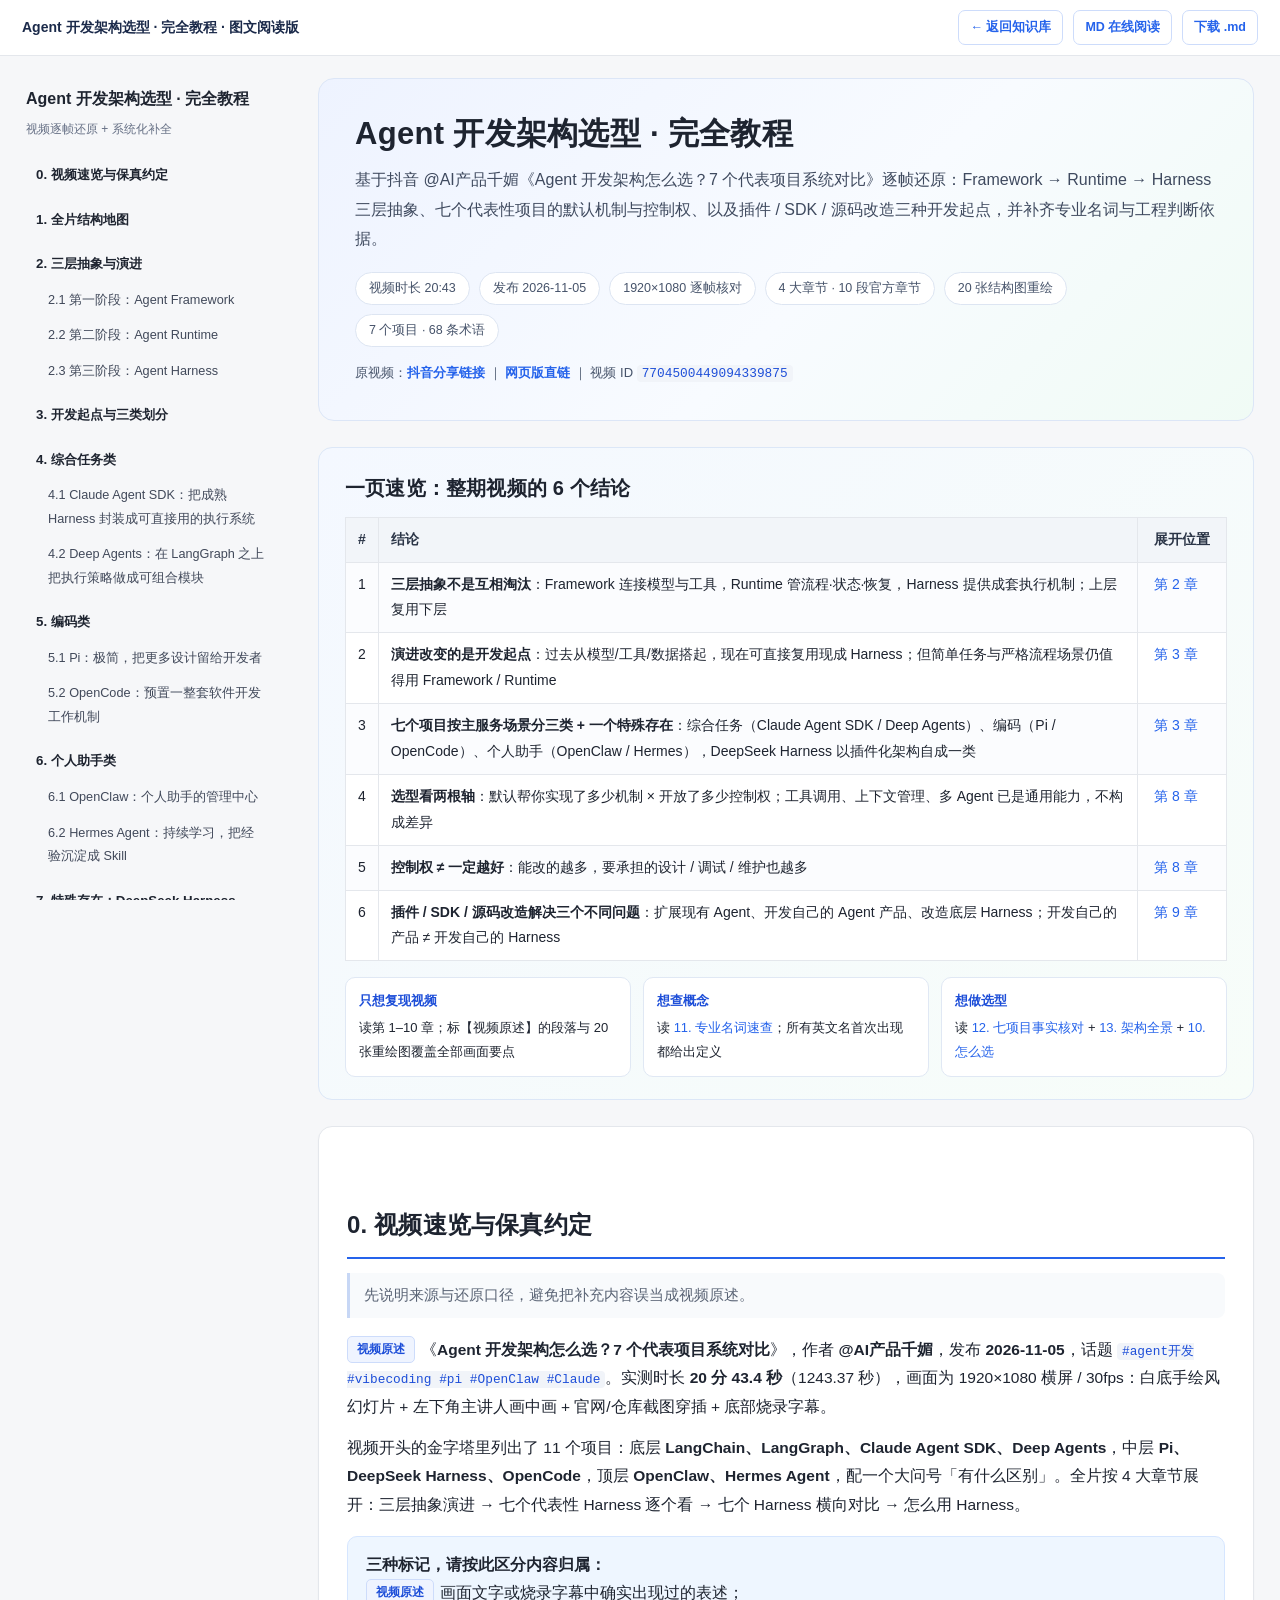
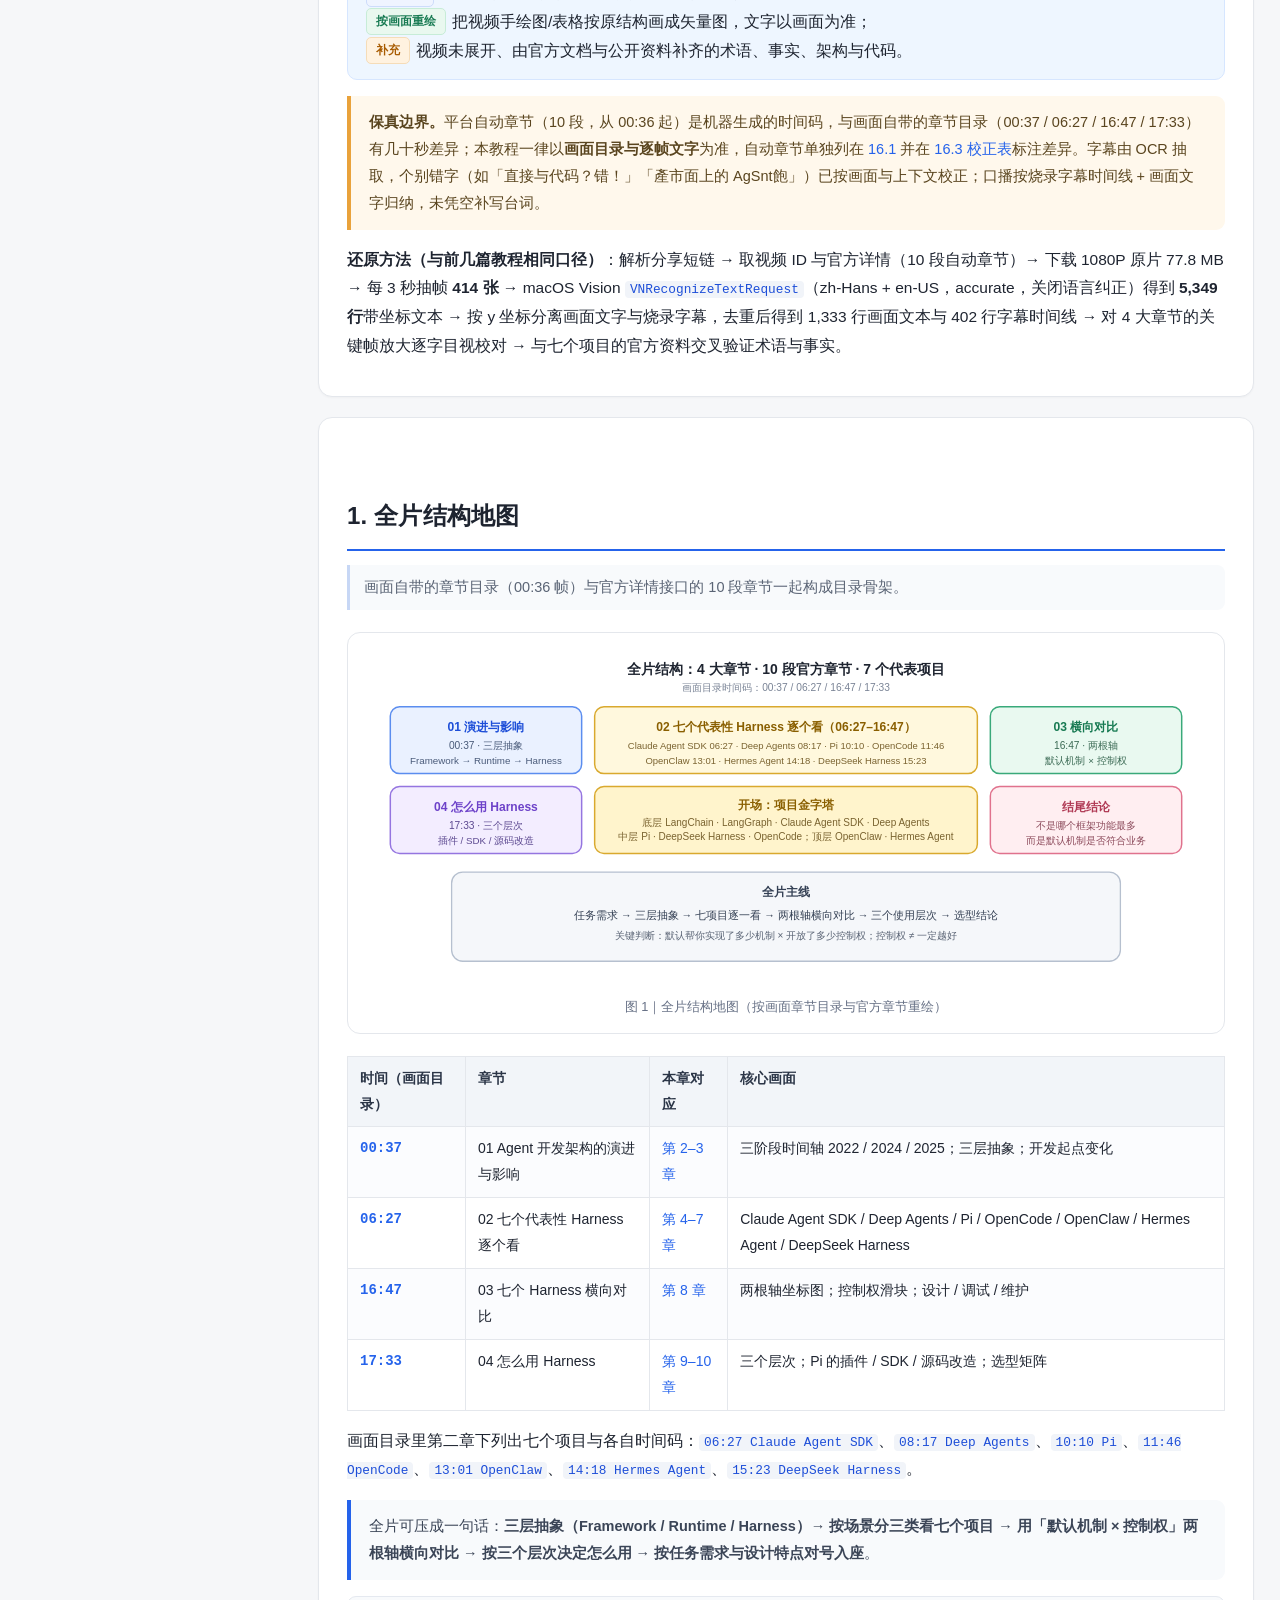
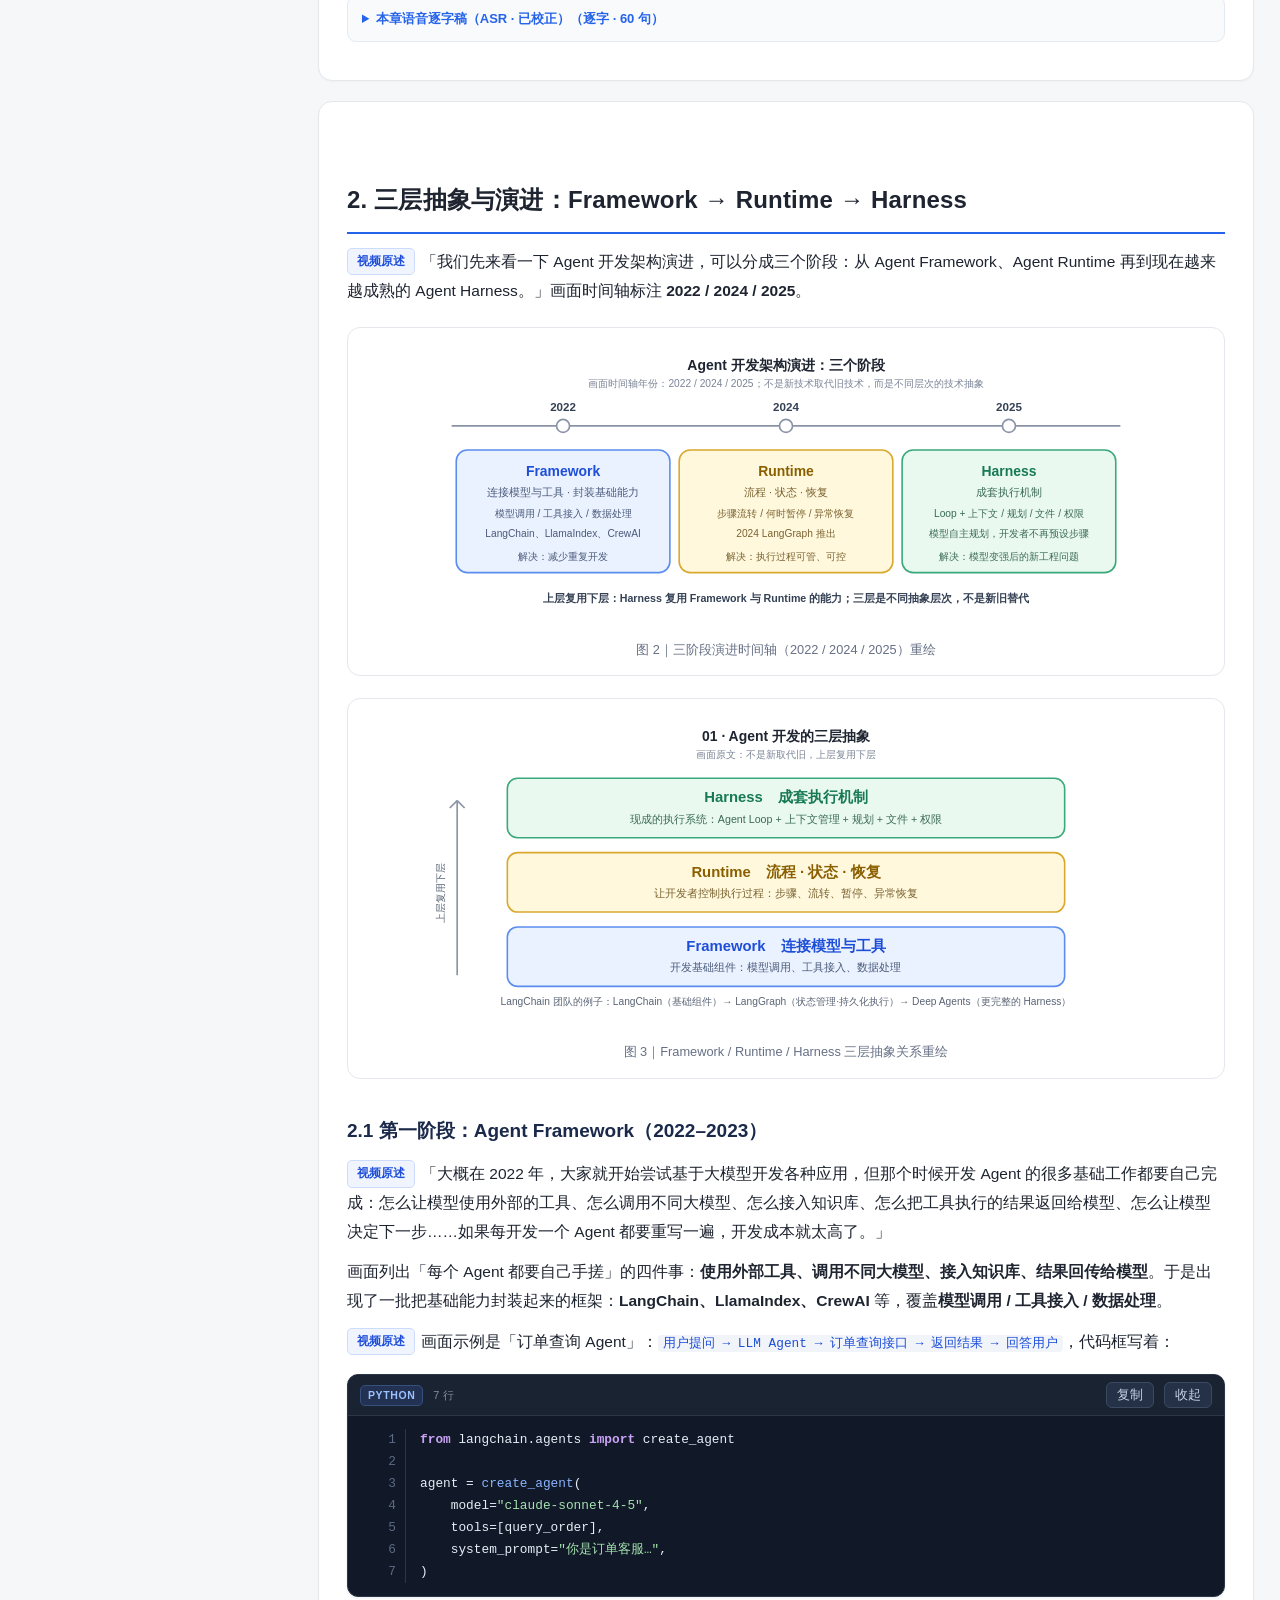
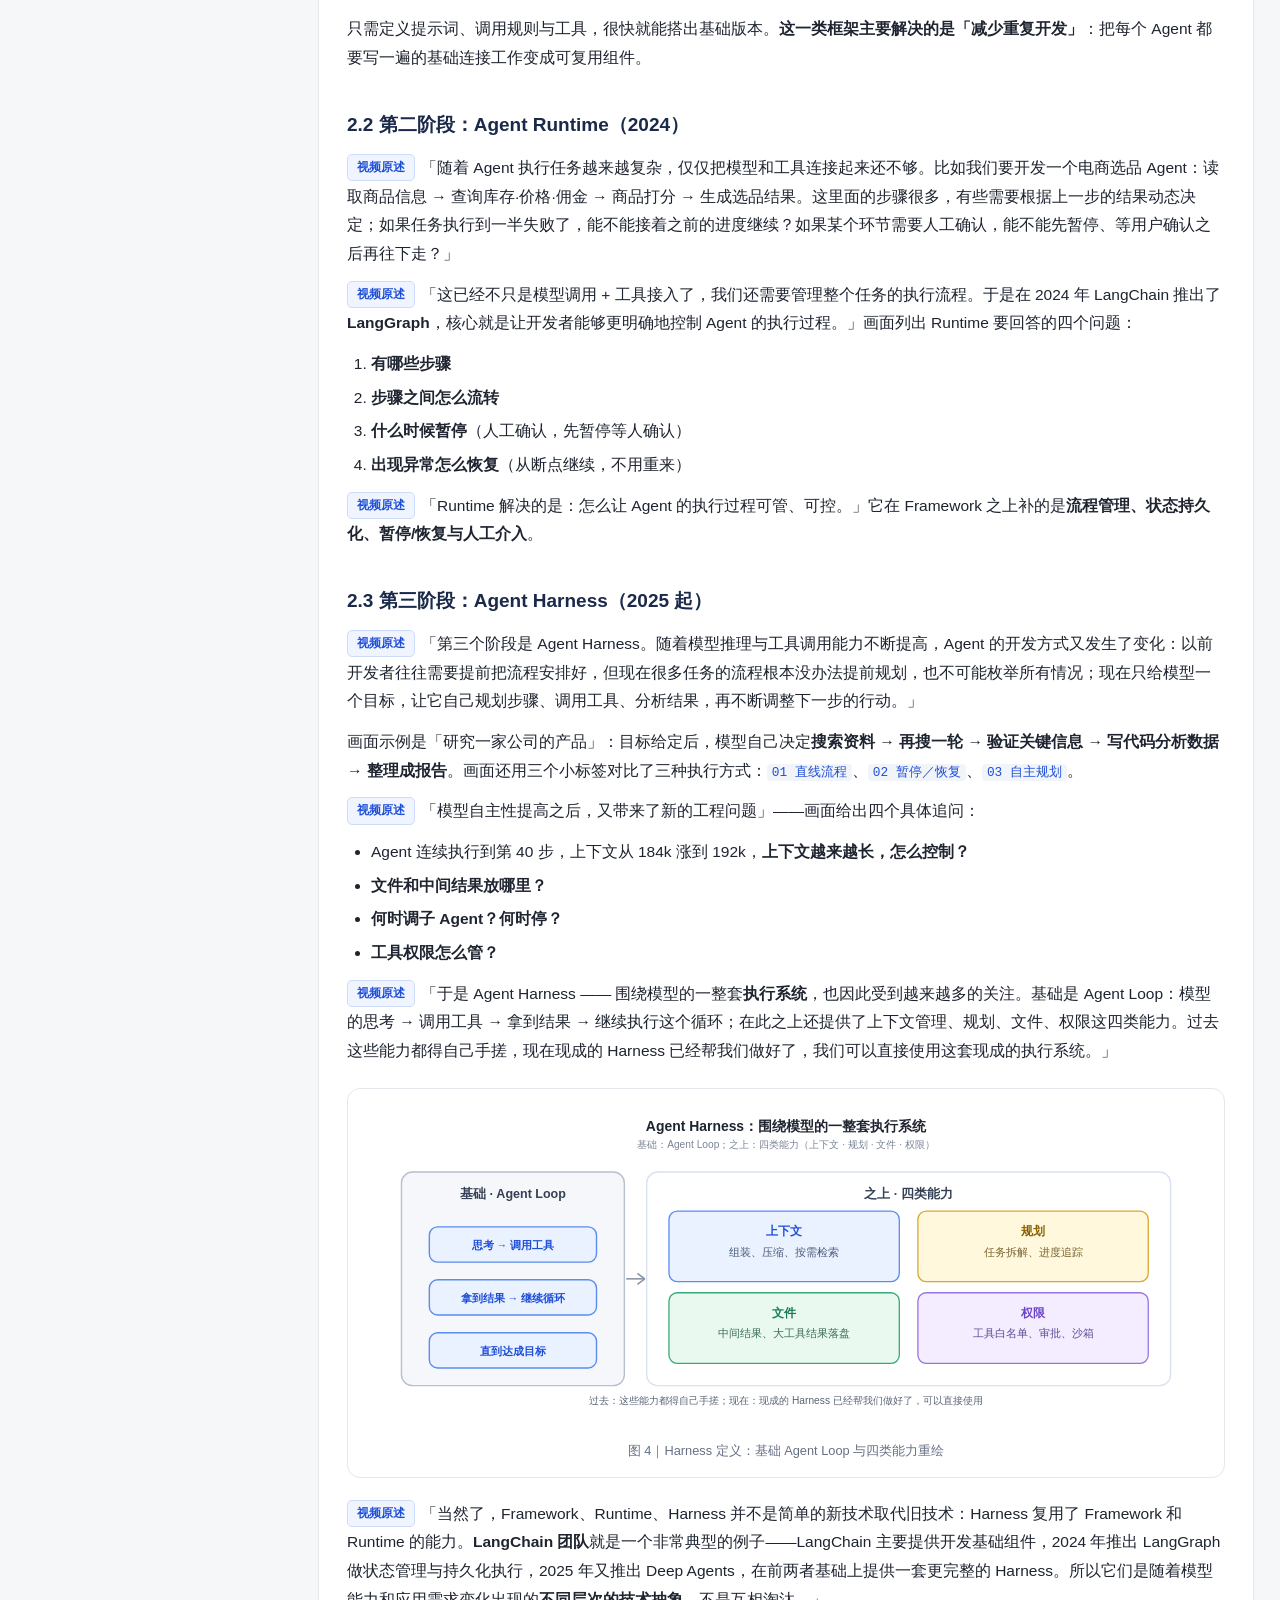
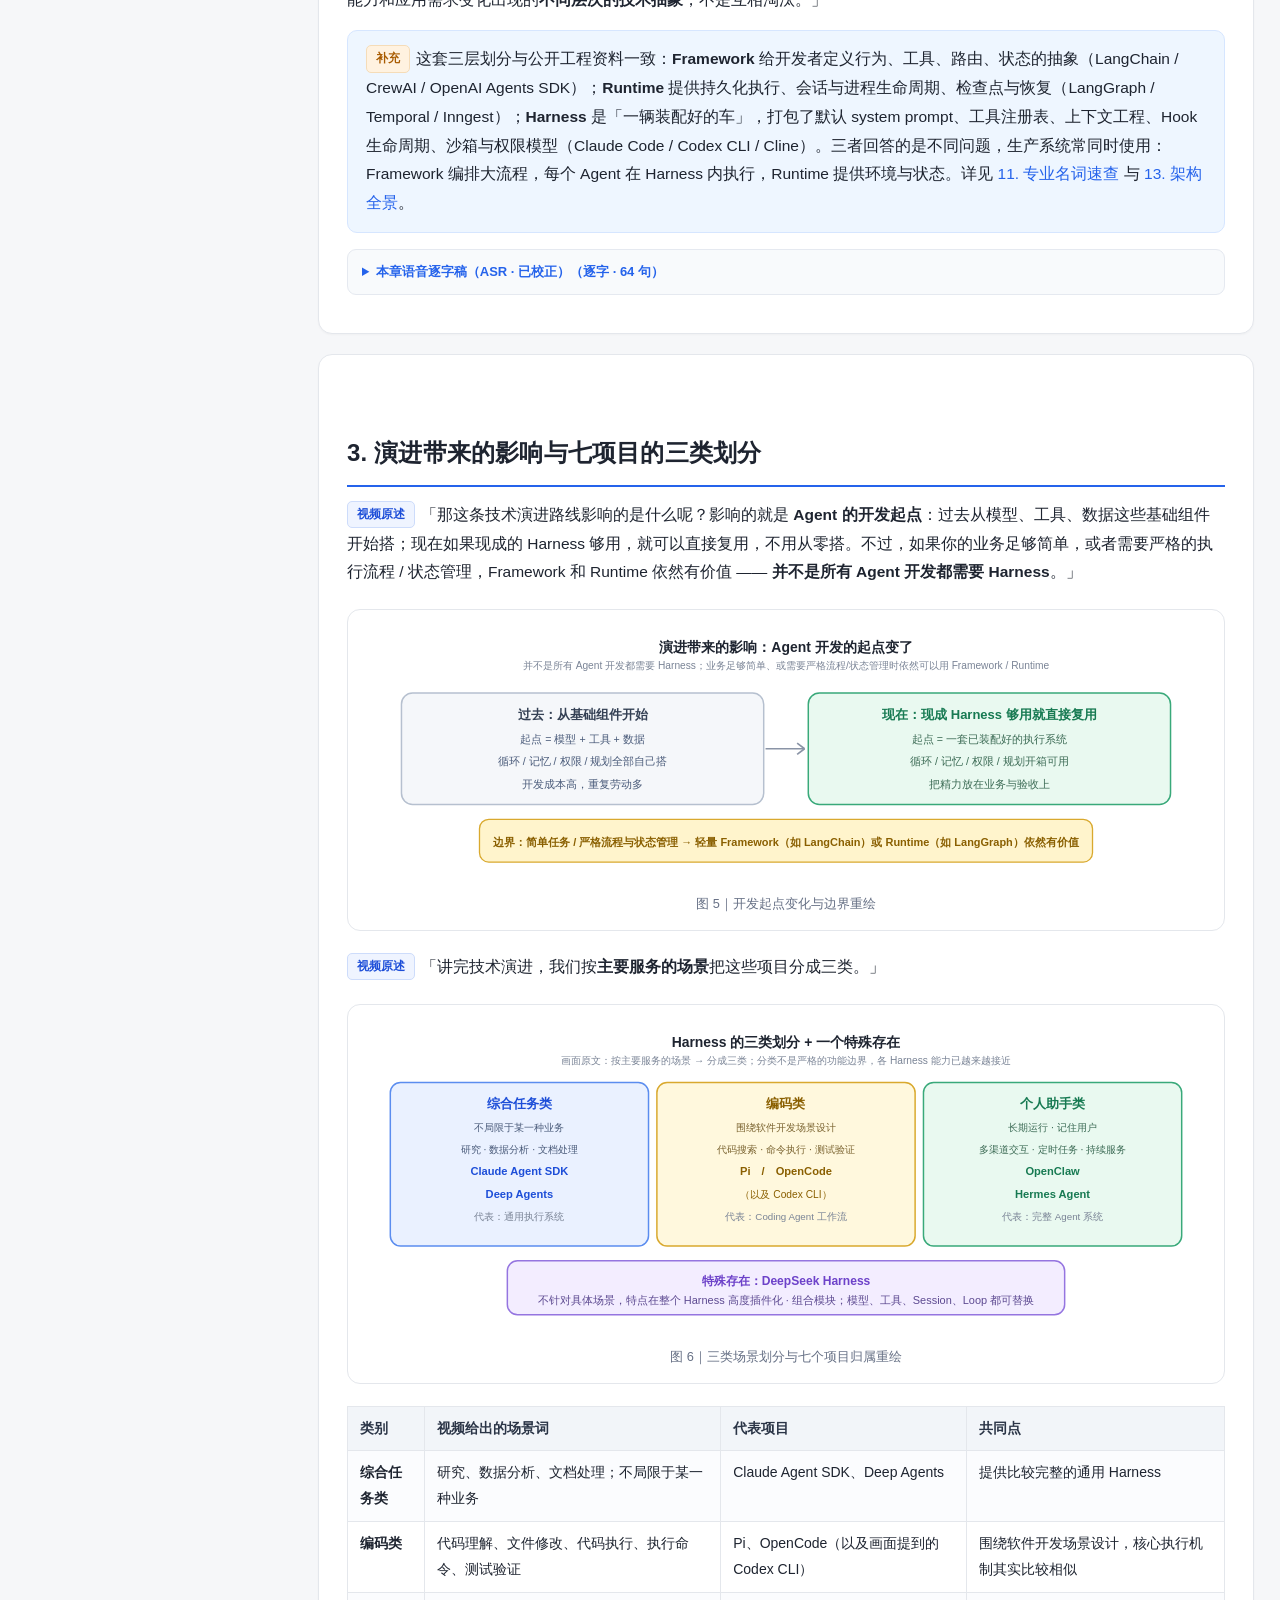
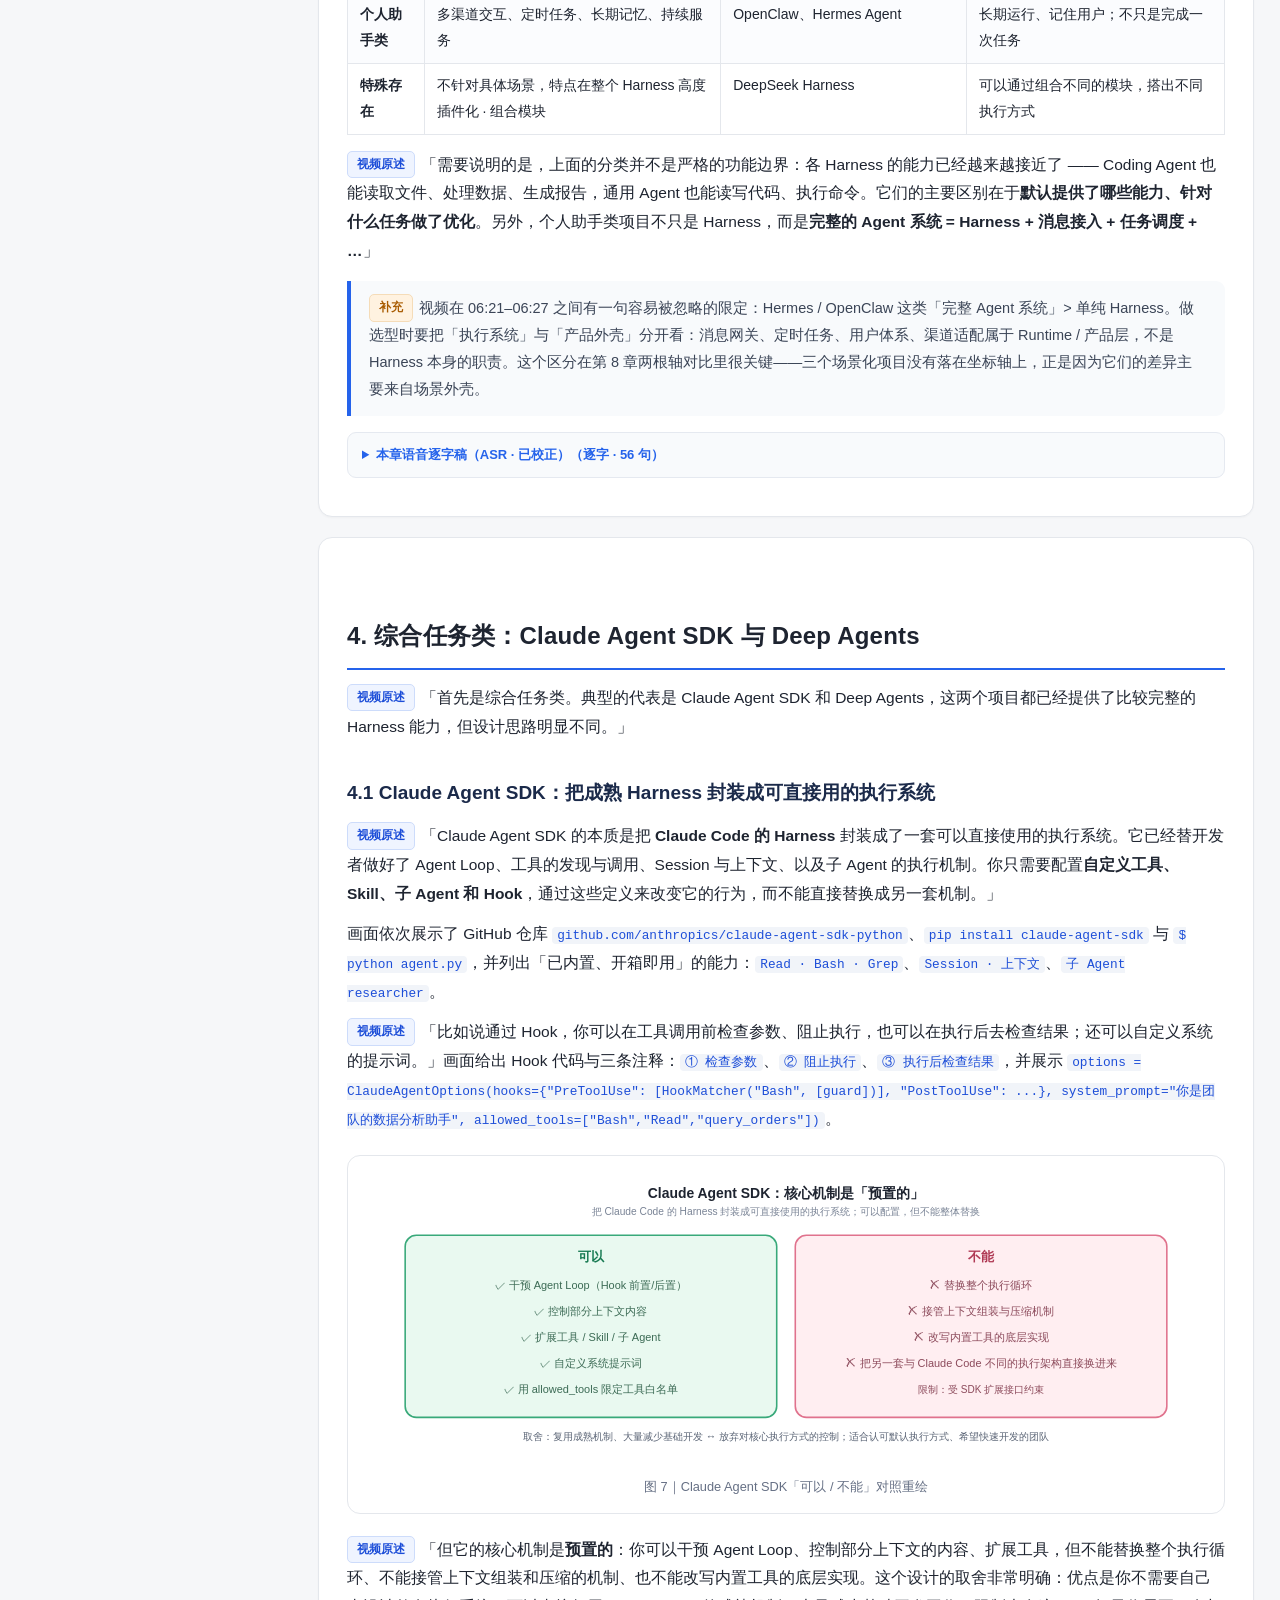
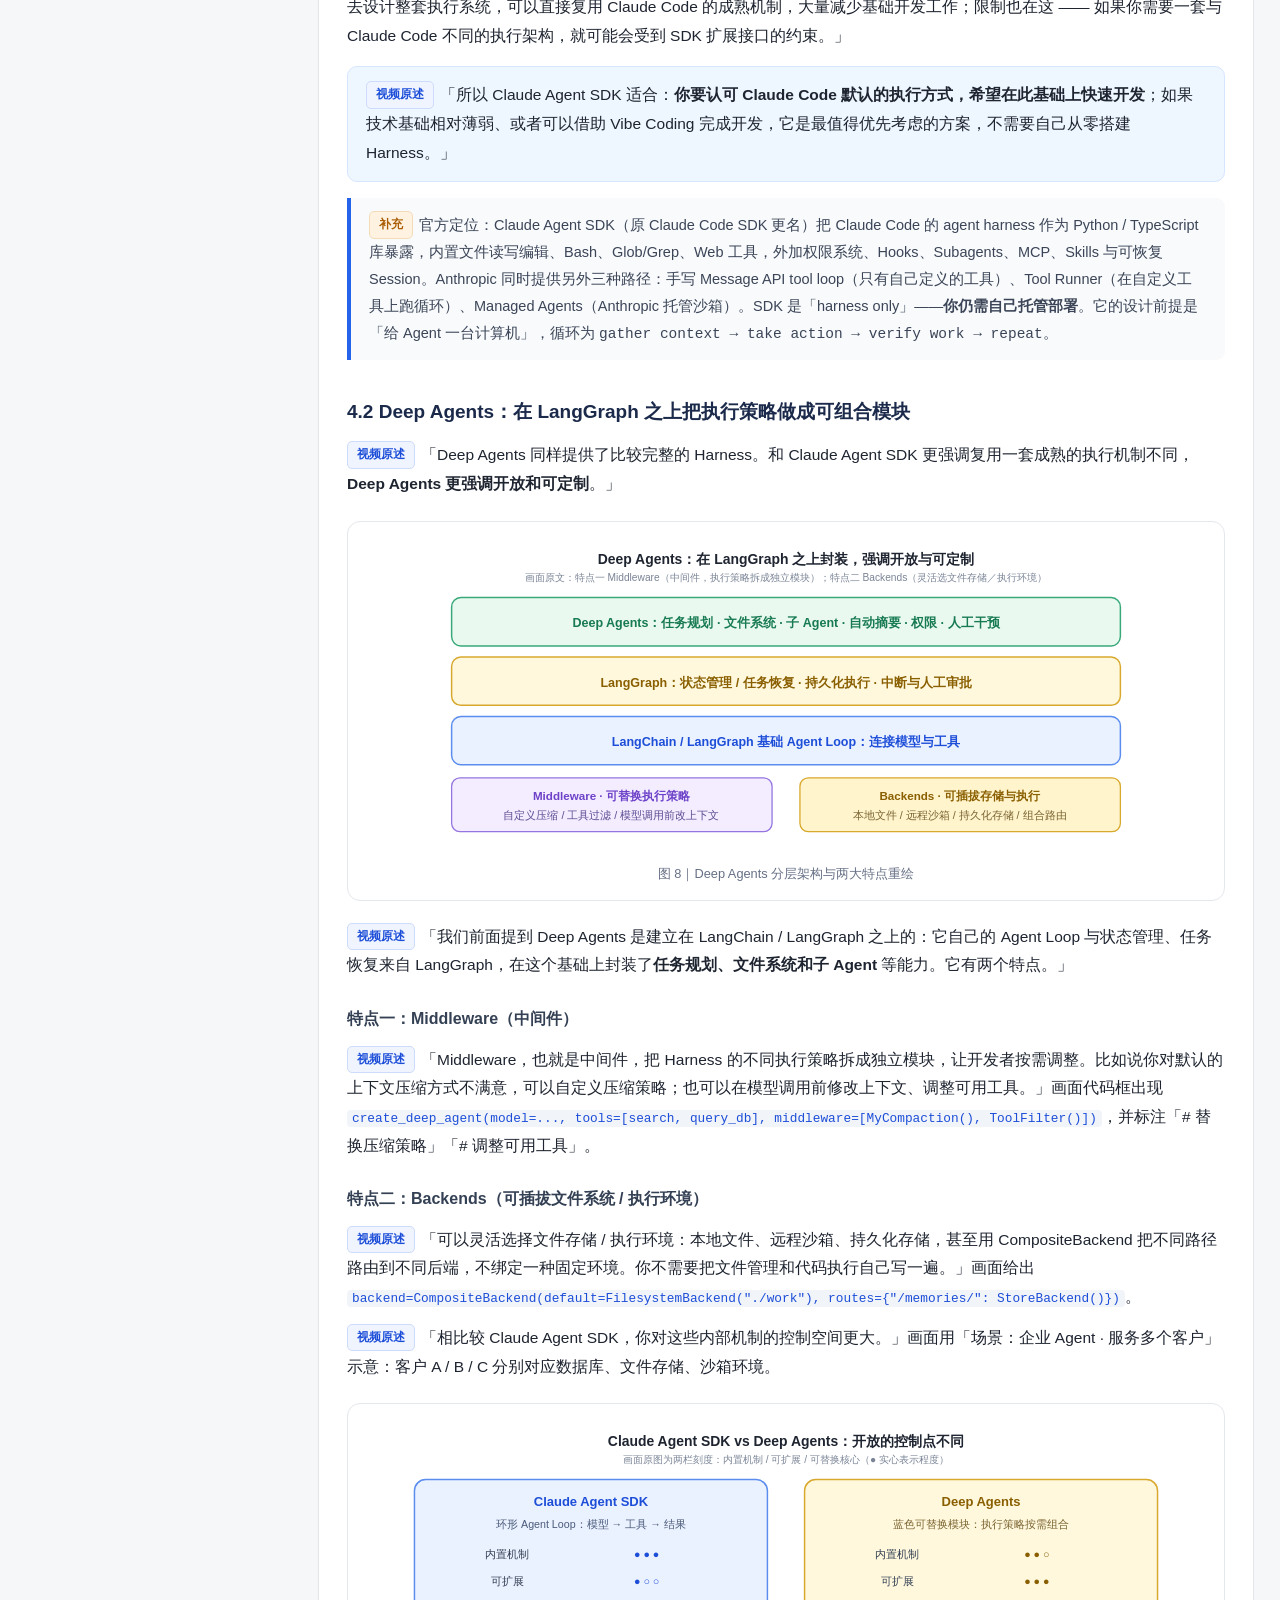
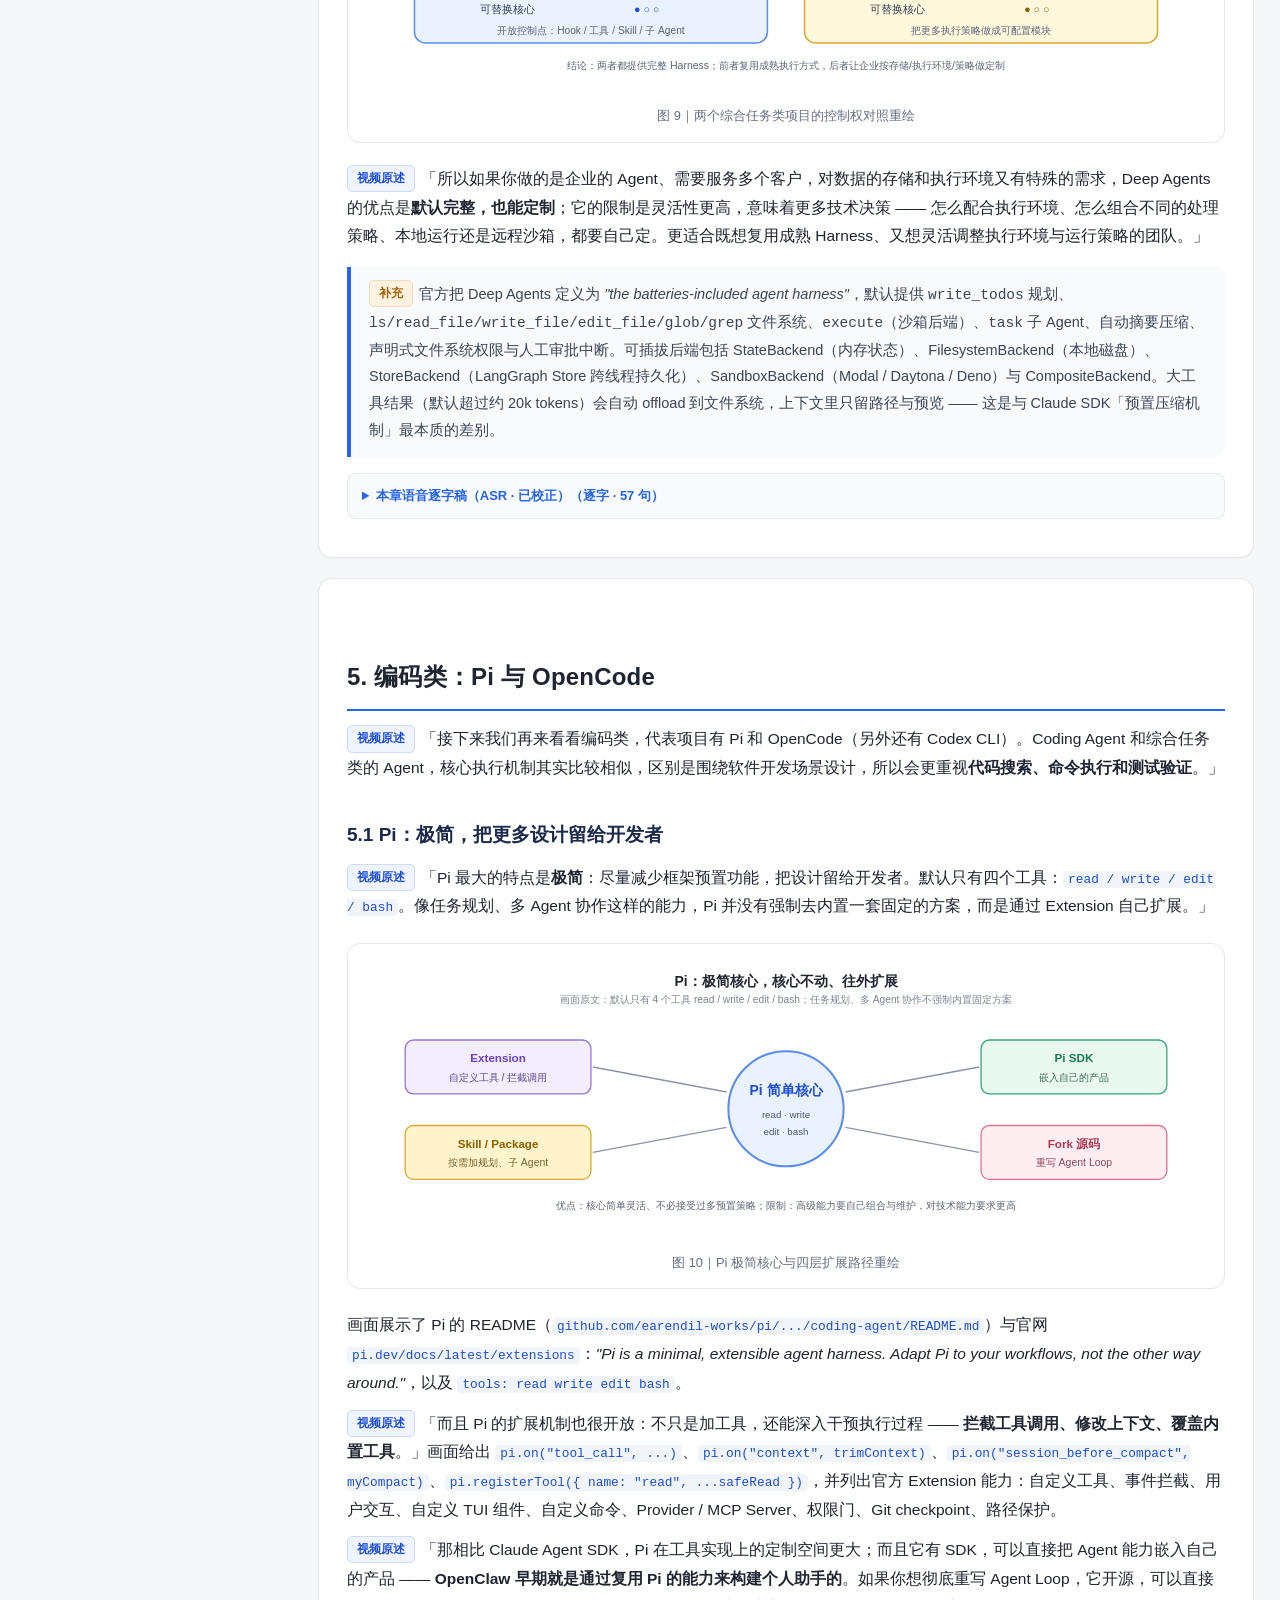
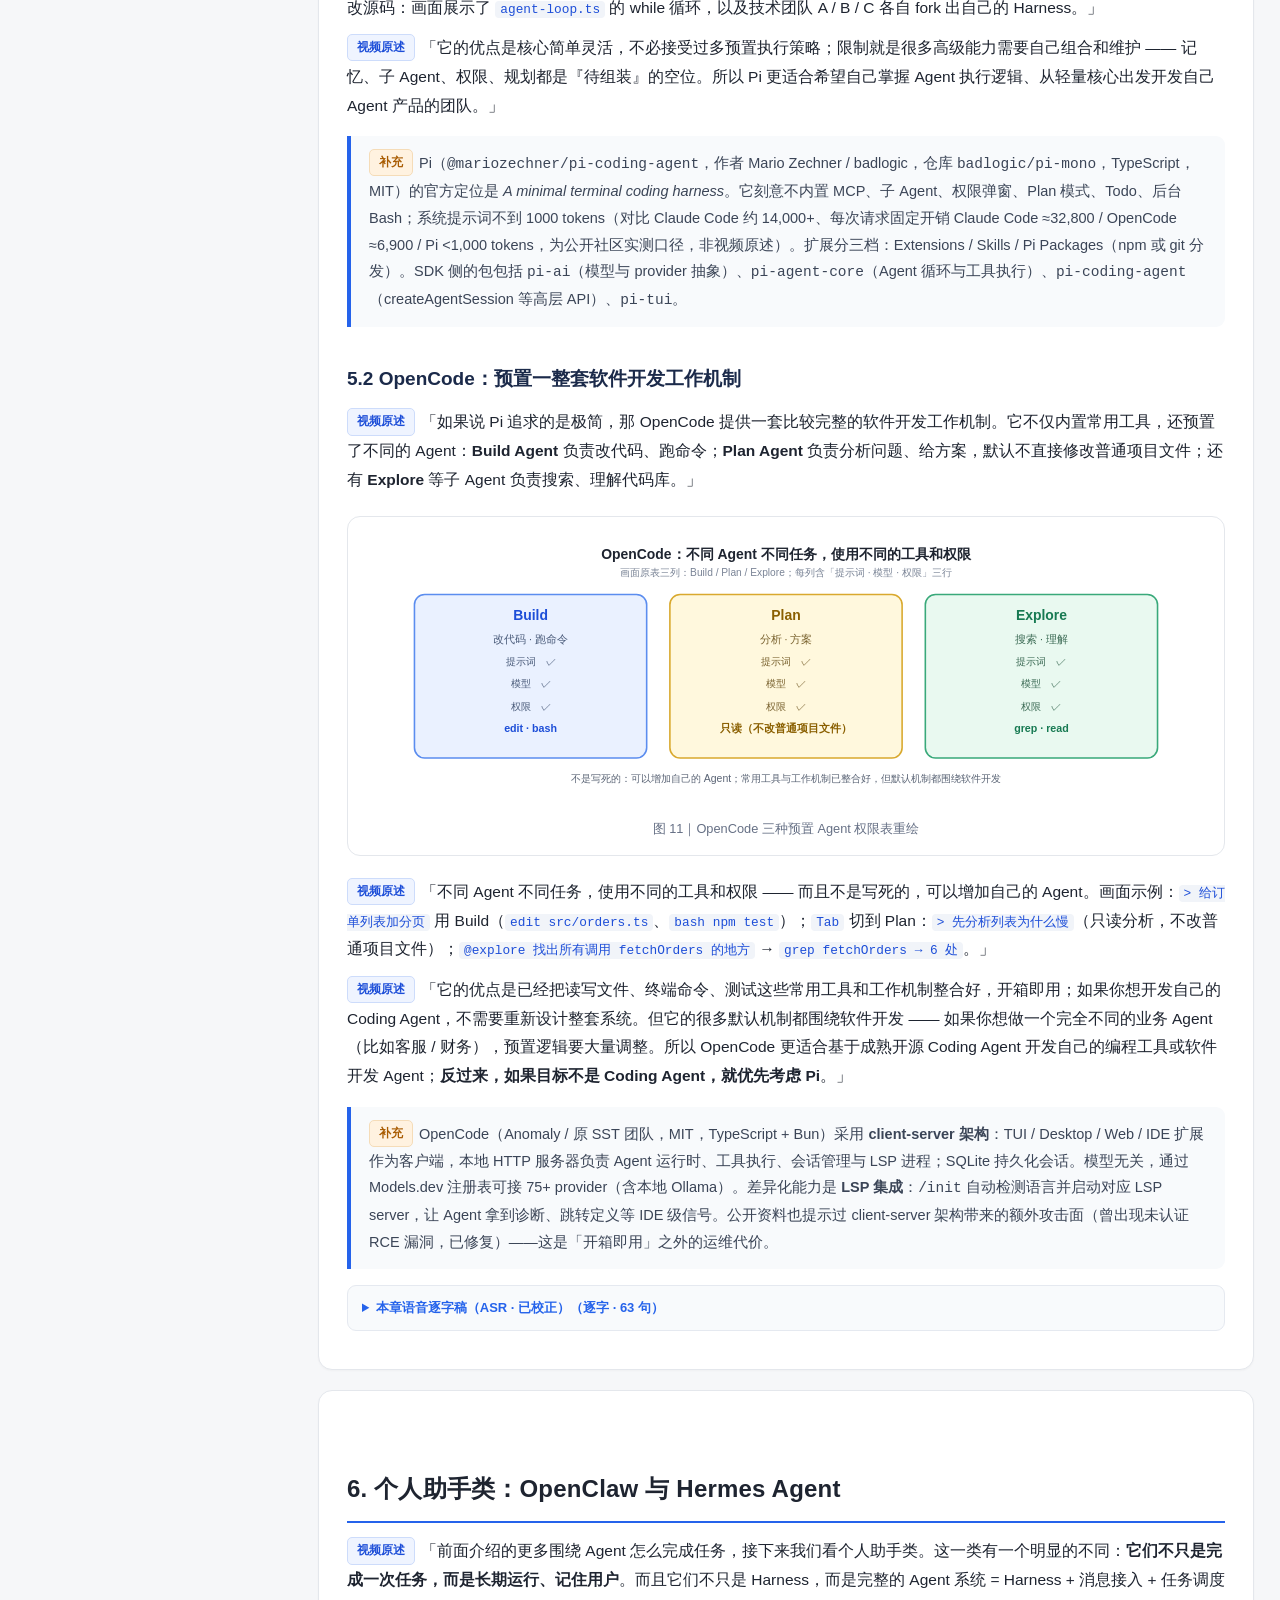
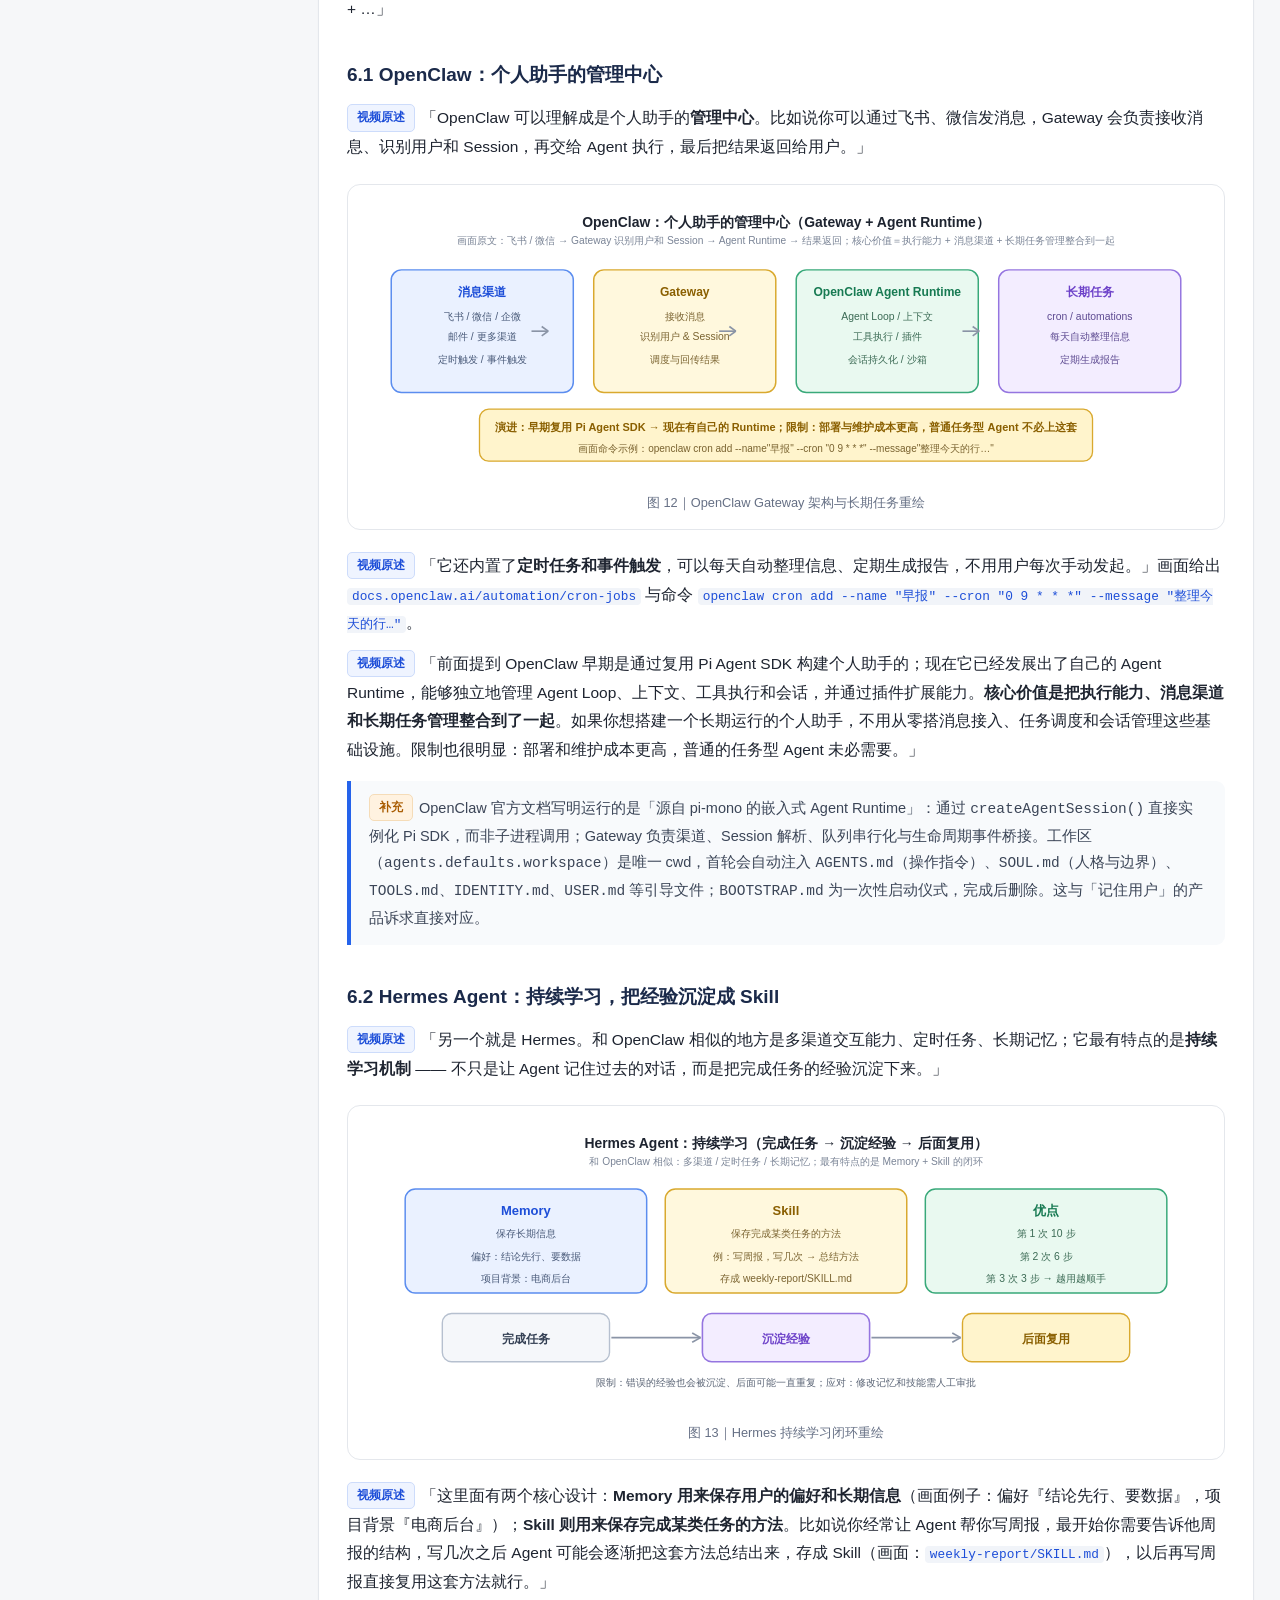
==== agent-architecture-tutorial/index.html @ 3c32ec36 "refactor: 各篇附录的 ASR 逐字稿升级为目录内子章节 - 第 1–8 篇附录里 3 个伪标题改为带编号的 h3 子章节   （5.5–5.7 / 19.2–19.4 / 16.5–16.7" ====
<!DOCTYPE html>
<html lang="zh-CN">
<head>
<meta charset="UTF-8">
<meta name="viewport" content="width=device-width, initial-scale=1.0">
<title>Agent 开发架构选型 · 完全教程｜视频逐帧还原 + 系统化补全</title>
<style>
:root{
  --bg:#f6f7f9; --card:#fff; --ink:#1e2430; --muted:#667085; --line:#e4e7ec;
  --brand:#2563eb; --brand-soft:#eff4ff; --code:#111827;
  --yellow:#fff4cc; --yellow-b:#d9a92e; --blue:#dce9ff; --blue-b:#5b8def;
  --green:#dcf5e6; --green-b:#39a97a; --purple:#efe7ff; --purple-b:#9575e0;
  --red:#ffe4e9; --red-b:#e0728d;
}
*{box-sizing:border-box}
body{margin:0;background:var(--bg);color:var(--ink);
  font-family:-apple-system,BlinkMacSystemFont,"PingFang SC","Hiragino Sans GB","Microsoft YaHei",Segoe UI,sans-serif;
  font-size:15.5px;line-height:1.85;-webkit-font-smoothing:antialiased}
a{color:var(--brand);text-decoration:none}a:hover{text-decoration:underline}
.wrap{display:flex;gap:30px;max-width:1480px;margin:0 auto;padding:0 26px}
nav.toc{width:262px;flex:none;position:sticky;top:0;height:100vh;overflow-y:auto;padding:28px 12px 60px 0;font-size:13.3px}
nav.toc .brand{font-weight:800;font-size:16px;margin-bottom:4px}
nav.toc .sub{color:var(--muted);font-size:12px;margin-bottom:18px}
nav.toc ul{list-style:none;margin:0;padding:0}
nav.toc li{margin:2px 0}
nav.toc a{display:block;padding:5px 10px;border-radius:7px;color:#41495a}
nav.toc a:hover,nav.toc a.active{background:var(--brand-soft);text-decoration:none;color:var(--brand);font-weight:700}
nav.toc .lv1{font-weight:700;margin-top:10px;color:var(--ink)}
nav.toc .lv2{padding-left:22px;font-size:12.7px}
main{flex:1;min-width:0;max-width:1080px;padding:28px 0 100px}
.hero{background:linear-gradient(135deg,#eef3ff 0%,#f8fbff 55%,#f0fbf5 100%);
  border:1px solid #dce6f7;border-radius:16px;padding:34px 36px;margin-bottom:26px}
.hero h1{font-size:31px;line-height:1.35;margin:0 0 10px;letter-spacing:.3px}
.hero .lead{font-size:16px;color:#3f4a5f;margin:0 0 18px}
.hero .meta{display:flex;flex-wrap:wrap;gap:9px}
.hero .meta span{background:#fff;border:1px solid #dde5f2;border-radius:20px;padding:4px 13px;font-size:12.5px;color:#46536a}
.srclink{font-size:13px;color:#46536a;margin:14px 0 0}
.srclink a{font-weight:600}
h2{font-size:24px;margin:52px 0 14px;padding-bottom:10px;border-bottom:2px solid var(--brand);letter-spacing:.2px}
h3{font-size:19px;margin:34px 0 12px;color:#1b2a4a}
h4{font-size:16px;margin:24px 0 8px;color:#344054}
p{margin:12px 0}
.sec{background:var(--card);border:1px solid var(--line);border-radius:14px;padding:24px 28px;margin:20px 0;box-shadow:0 1px 2px rgba(16,24,40,.03)}
.tag{display:inline-block;font-size:11.5px;font-weight:700;padding:2px 9px;border-radius:5px;vertical-align:2px;margin-right:6px;white-space:nowrap}
.t-video{background:var(--brand-soft);color:#1d4ed8;border:1px solid #cddcfb}
.t-extra{background:#fff2e0;color:#a85b00;border:1px solid #f5dcb8}
.t-redraw{background:#e9f8ef;color:#177a52;border:1px solid #c7ecd7}
.note{background:#f8fafc;border-left:4px solid var(--brand);border-radius:0 9px 9px 0;padding:13px 18px;margin:16px 0;color:#3b4557;font-size:14.5px}
.warn{background:#fff8ec;border-left:4px solid #e9a23b;border-radius:0 9px 9px 0;padding:13px 18px;margin:16px 0;color:#5a451f;font-size:14.5px}
.key{background:#eef6ff;border:1px solid #d6e6ff;border-radius:10px;padding:14px 18px;margin:16px 0}
.leadin{color:#5a6475;font-size:14.5px;background:#f8fafc;border-left:3px solid #c7d7f5;border-radius:0 8px 8px 0;padding:9px 14px;margin:0 0 18px}
table{border-collapse:collapse;width:100%;margin:16px 0;font-size:14px;background:#fff}
th,td{border:1px solid var(--line);padding:9px 12px;text-align:left;vertical-align:top}
th{background:#f2f5f9;font-weight:700;color:#2b3547}
tr:nth-child(even) td{background:#fbfcfe}
td code,th code,p code,li code{background:#f1f4f9;border-radius:4px;padding:1px 5px;font-size:12.8px;color:#1d4ed8;font-family:ui-monospace,SFMono-Regular,Menlo,Consolas,monospace}
pre{background:var(--code);color:#e6edf7;border-radius:11px;padding:17px 19px;overflow:auto;font-size:12.8px;line-height:1.72;margin:16px 0;font-family:ui-monospace,SFMono-Regular,Menlo,Consolas,monospace}
pre code{background:none;color:inherit;padding:0;font-size:inherit}
ul,ol{padding-left:24px;margin:12px 0}li{margin:5px 0}
.figure{background:#fff;border:1px solid var(--line);border-radius:13px;padding:18px 20px 14px;margin:22px 0}
.figure svg{width:100%;height:auto;display:block}
.figure .cap{font-size:12.8px;color:var(--muted);margin-top:10px;text-align:center}
.summary{background:linear-gradient(135deg,#f4f8ff,#f7fdf9);border:1px solid #dce7f7;border-radius:14px;padding:22px 26px;margin:0 0 26px}
.summary h2{margin:0 0 10px;font-size:20px;border:0;padding:0}
.summary .route{display:grid;grid-template-columns:repeat(3,1fr);gap:12px;margin-top:16px}
.summary .route div{background:#fff;border:1px solid #e0e8f4;border-radius:10px;padding:11px 13px;font-size:13px}
.summary .route b{display:block;color:#1d4ed8;margin-bottom:3px}
.summary table th:last-child,.summary table td:last-child{white-space:nowrap;padding-left:16px;padding-right:16px}
.timeline td:first-child{white-space:nowrap;font-family:ui-monospace,Menlo,monospace;color:var(--brand);font-weight:700}
.footer{margin-top:60px;padding-top:22px;border-top:1px solid var(--line);color:var(--muted);font-size:13px}
#progress{position:fixed;top:0;left:0;height:3px;width:0;background:linear-gradient(90deg,#2563eb,#39a97a);z-index:120;transition:width .08s linear}
#totop{position:fixed;right:24px;bottom:26px;z-index:110;border:1px solid #cddcfb;background:#fff;color:#1d4ed8;border-radius:22px;padding:8px 15px;font-size:13px;cursor:pointer;box-shadow:0 3px 12px rgba(16,24,40,.10);display:none}
@media(max-width:980px){nav.toc{display:none}.summary .route{grid-template-columns:1fr}.hero{padding:24px}.sec{padding:18px}}
@media print{nav.toc{display:none}.sec,.figure{break-inside:avoid}body{background:#fff}}
/* ===== 顶部返回导航（与 Markdown 阅读版一致） ===== */
.topbar{position:sticky;top:0;z-index:40;background:rgba(255,255,255,.95);
  backdrop-filter:saturate(180%) blur(10px);border-bottom:1px solid var(--line);
  padding:10px 22px;display:flex;align-items:center;gap:10px;flex-wrap:wrap;font-size:13px}
.topbar .t{font-weight:800;font-size:14px;margin-right:auto;color:#1b2a4a}
.topbar a.btn{border:1px solid #cddcfb;background:#fff;border-radius:7px;padding:5px 11px;
  font-size:12.5px;color:var(--brand);font-weight:600;white-space:nowrap}
.topbar a.btn:hover{background:var(--brand-soft);text-decoration:none}
:root{--topH:56px}
nav.toc{top:var(--topH);height:calc(100vh - var(--topH))}
main{padding-top:22px}
[id]{scroll-margin-top:calc(var(--topH) + 14px)}
@media(max-width:980px){.topbar{padding:8px 14px}}
@media print{.topbar{display:none}nav.toc{top:0;height:auto}main{padding-top:28px}}
</style>
  <link rel="stylesheet" href="../assets/code-blocks.css">
  <script src="../assets/code-blocks.js" defer></script>
<style>
.ts-box{margin:14px 0;padding:10px 14px;background:#f8fafc;border:1px solid #e5e9f0;border-radius:9px}
.ts-box>summary{cursor:pointer;font-weight:700;color:#2563eb;font-size:13px}
.ts-lines{margin-top:10px;max-height:430px;overflow:auto;padding-right:6px}
.ts-line{font-size:12.5px;line-height:1.95;color:#46536a;padding:1px 0}
.ts-t{color:#98a2b3;font-variant-numeric:tabular-nums;margin-right:8px}
@media print{.ts-lines{max-height:none}.ts-box{break-inside:avoid}}
</style>
</head>
<body>
<div class="topbar">
  <span class="t">Agent 开发架构选型 · 完全教程 · 图文阅读版</span>
  <a class="btn" href="../index.html">← 返回知识库</a>
  <a class="btn" href="Agent开发架构选型完全教程.html">MD 在线阅读</a>
  <a class="btn" href="Agent开发架构选型完全教程.md" download>下载 .md</a>
</div>
<div id="progress" aria-hidden="true"></div>
<button id="totop" type="button" aria-label="回到顶部">↑ 回到顶部</button>
<div class="wrap">
<nav class="toc">
  <div class="brand">Agent 开发架构选型 · 完全教程</div>
  <div class="sub">视频逐帧还原 + 系统化补全</div>
  <ul>
  <ul>
    <li><a class="lv1" href="#s0">0. 视频速览与保真约定</a></li>
    <li><a class="lv1" href="#s1">1. 全片结构地图</a></li>
    <li><a class="lv1" href="#s2">2. 三层抽象与演进</a></li>
    <li><a class="lv2" href="#s21">2.1 第一阶段：Agent Framework</a></li>
    <li><a class="lv2" href="#s22">2.2 第二阶段：Agent Runtime</a></li>
    <li><a class="lv2" href="#s23">2.3 第三阶段：Agent Harness</a></li>
    <li><a class="lv1" href="#s3">3. 开发起点与三类划分</a></li>
    <li><a class="lv1" href="#s4">4. 综合任务类</a></li>
    <li><a class="lv2" href="#s41">4.1 Claude Agent SDK：把成熟 Harness 封装成可直接用的执行系统</a></li>
    <li><a class="lv2" href="#s42">4.2 Deep Agents：在 LangGraph 之上把执行策略做成可组合模块</a></li>
    <li><a class="lv1" href="#s5">5. 编码类</a></li>
    <li><a class="lv2" href="#s51">5.1 Pi：极简，把更多设计留给开发者</a></li>
    <li><a class="lv2" href="#s52">5.2 OpenCode：预置一整套软件开发工作机制</a></li>
    <li><a class="lv1" href="#s6">6. 个人助手类</a></li>
    <li><a class="lv2" href="#s61">6.1 OpenClaw：个人助手的管理中心</a></li>
    <li><a class="lv2" href="#s62">6.2 Hermes Agent：持续学习，把经验沉淀成 Skill</a></li>
    <li><a class="lv1" href="#s7">7. 特殊存在：DeepSeek Harness</a></li>
    <li><a class="lv2" href="#71-与-pi-的对比两种灵活不是一回事">7.1 与 Pi 的对比：两种「灵活」不是一回事</a></li>
    <li><a class="lv1" href="#s8">8. 七个 Harness 横向对比</a></li>
    <li><a class="lv2" href="#81-但是控制权--一定越好">8.1 但是：控制权 ≠ 一定越好</a></li>
    <li><a class="lv1" href="#s9">9. 怎么用 Harness：三个层次</a></li>
    <li><a class="lv2" href="#91-层次一extension--skill--产品还是-pi">9.1 层次一：Extension / Skill</a></li>
    <li><a class="lv2" href="#92-层次二pi-sdk--产品是你的底层复用-pi">9.2 层次二：Pi SDK</a></li>
    <li><a class="lv2" href="#93-层次三改源码--扩展接口不够用时">9.3 层次三：改源码</a></li>
    <li><a class="lv1" href="#s10">10. 回到开头：怎么选</a></li>
    <li><a class="lv1" href="#s11">11. 补充篇 A：专业名词速查</a></li>
    <li><a class="lv2" href="#111-抽象与架构10-条">11.1 抽象与架构</a></li>
    <li><a class="lv2" href="#112-harness-内部组件18-条">11.2 Harness 内部组件</a></li>
    <li><a class="lv2" href="#113-控制与扩展16-条">11.3 控制与扩展</a></li>
    <li><a class="lv2" href="#114-工程与运维12-条">11.4 工程与运维</a></li>
    <li><a class="lv2" href="#115-项目专有12-条">11.5 项目专有</a></li>
    <li><a class="lv1" href="#s12">12. 补充篇 B：七项目事实核对</a></li>
    <li><a class="lv2" href="#121-一张控制粒度阶梯表">12.1 一张「控制粒度阶梯」表</a></li>
    <li><a class="lv1" href="#s13">13. 补充篇 C：架构全景与选型方法</a></li>
    <li><a class="lv2" href="#131-五步选型法">13.1 五步选型法</a></li>
    <li><a class="lv2" href="#132-需求--最低档位对照表">13.2 需求 → 最低档位对照表</a></li>
    <li><a class="lv2" href="#133-与评测体系的衔接">13.3 与评测体系的衔接</a></li>
    <li><a class="lv1" href="#s14">14. 补充篇 D：可运行代码</a></li>
    <li><a class="lv2" href="#141-两轴选型打分器">14.1 两轴选型打分器</a></li>
    <li><a class="lv2" href="#142-一个能跑起来的最小-harness">14.2 一个能跑起来的最小 Harness</a></li>
    <li><a class="lv2" href="#143-三档控制粒度拦截--替换策略--替换核心">14.3 三档控制粒度：拦截 → 替换策略 → 替换核心</a></li>
    <li><a class="lv2" href="#144-三层次判定器插件--sdk--源码改造">14.4 三层次判定器：插件 / SDK / 源码改造</a></li>
    <li><a class="lv1" href="#s15">15. 补充篇 E：常见误区</a></li>
    <li><a class="lv2" href="#151-按症状归因速查">15.1 按症状归因速查</a></li>
    <li><a class="lv1" href="#s16">16. 附录</a></li>
    <li><a class="lv2" href="#s161">16.1 章节时间轴</a></li>
    <li><a class="lv2" href="#s162">16.2 配图速查</a></li>
    <li><a class="lv2" href="#s163">16.3 校正表</a></li>
    <li><a class="lv2" href="#s164">16.4 还原方法与资料</a></li>
    <li><a class="lv2" href="#asr-full">16.5 全片语音逐字稿</a></li>
    <li><a class="lv2" href="#asr-method">16.6 ASR 校验方法</a></li>
    <li><a class="lv2" href="#asr-corrections">16.7 ASR 校正清单</a></li>
  </ul>
</nav>

<main>
<div class="hero">
  <h1>Agent 开发架构选型 · 完全教程</h1>
  <p class="lead">基于抖音 @AI产品千媚《Agent 开发架构怎么选？7 个代表项目系统对比》逐帧还原：Framework → Runtime → Harness 三层抽象、七个代表性项目的默认机制与控制权、以及插件 / SDK / 源码改造三种开发起点，并补齐专业名词与工程判断依据。</p>
  <div class="meta">
    <span>视频时长 20:43</span><span>发布 2026-11-05</span><span>1920×1080 逐帧核对</span>
    <span>4 大章节 · 10 段官方章节</span><span>20 张结构图重绘</span><span>7 个项目 · 68 条术语</span>
  </div>
  <p class="srclink">原视频：<a href="https://v.douyin.com/KBn_HS3Q5D4/" target="_blank" rel="noopener">抖音分享链接</a> ｜ <a href="https://www.douyin.com/video/7704500449094339875" target="_blank" rel="noopener">网页版直链</a> ｜ 视频 ID <code>7704500449094339875</code></p>
</div>

<section class="summary">
<h2>一页速览：整期视频的 6 个结论</h2>
<table style="margin-top:6px">
<tr><th>#</th><th>结论</th><th>展开位置</th></tr>
<tr><td>1</td><td><strong>三层抽象不是互相淘汰</strong>：Framework 连接模型与工具，Runtime 管流程·状态·恢复，Harness 提供成套执行机制；上层复用下层</td><td><a href="#s2">第 2 章</a></td></tr>
<tr><td>2</td><td><strong>演进改变的是开发起点</strong>：过去从模型/工具/数据搭起，现在可直接复用现成 Harness；但简单任务与严格流程场景仍值得用 Framework / Runtime</td><td><a href="#s3">第 3 章</a></td></tr>
<tr><td>3</td><td><strong>七个项目按主服务场景分三类 + 一个特殊存在</strong>：综合任务（Claude Agent SDK / Deep Agents）、编码（Pi / OpenCode）、个人助手（OpenClaw / Hermes），DeepSeek Harness 以插件化架构自成一类</td><td><a href="#s3">第 3 章</a></td></tr>
<tr><td>4</td><td><strong>选型看两根轴</strong>：默认帮你实现了多少机制 × 开放了多少控制权；工具调用、上下文管理、多 Agent 已是通用能力，不构成差异</td><td><a href="#s8">第 8 章</a></td></tr>
<tr><td>5</td><td><strong>控制权 ≠ 一定越好</strong>：能改的越多，要承担的设计 / 调试 / 维护也越多</td><td><a href="#s8">第 8 章</a></td></tr>
<tr><td>6</td><td><strong>插件 / SDK / 源码改造解决三个不同问题</strong>：扩展现有 Agent、开发自己的 Agent 产品、改造底层 Harness；开发自己的产品 ≠ 开发自己的 Harness</td><td><a href="#s9">第 9 章</a></td></tr>
</table>
<div class="route">
<div><b>只想复现视频</b>读第 1–10 章；标【视频原述】的段落与 20 张重绘图覆盖全部画面要点</div>
<div><b>想查概念</b>读 <a href="#s11">11. 专业名词速查</a>；所有英文名首次出现都给出定义</div>
<div><b>想做选型</b>读 <a href="#s12">12. 七项目事实核对</a> + <a href="#s13">13. 架构全景</a> + <a href="#s10">10. 怎么选</a></div>
</div>
</section>

<section class="sec" id="s0">
<h2>0. 视频速览与保真约定</h2>
<p class="leadin">先说明来源与还原口径，避免把补充内容误当成视频原述。</p>
<p><span class="tag t-video">视频原述</span>《<strong>Agent 开发架构怎么选？7 个代表项目系统对比</strong>》，作者 <strong>@AI产品千媚</strong>，发布 <strong>2026-11-05</strong>，话题 <code>#agent开发 #vibecoding #pi #OpenClaw #Claude</code>。实测时长 <strong>20 分 43.4 秒</strong>（1243.37 秒），画面为 1920×1080 横屏 / 30fps：白底手绘风幻灯片 + 左下角主讲人画中画 + 官网/仓库截图穿插 + 底部烧录字幕。</p>
<p>视频开头的金字塔里列出了 11 个项目：底层 <strong>LangChain、LangGraph、Claude Agent SDK、Deep Agents</strong>，中层 <strong>Pi、DeepSeek Harness、OpenCode</strong>，顶层 <strong>OpenClaw、Hermes Agent</strong>，配一个大问号「有什么区别」。全片按 4 大章节展开：三层抽象演进 → 七个代表性 Harness 逐个看 → 七个 Harness 横向对比 → 怎么用 Harness。</p>
<div class="key">
<strong>三种标记，请按此区分内容归属：</strong><br>
<span class="tag t-video">视频原述</span>画面文字或烧录字幕中确实出现过的表述；<br>
<span class="tag t-redraw">按画面重绘</span>把视频手绘图/表格按原结构画成矢量图，文字以画面为准；<br>
<span class="tag t-extra">补充</span>视频未展开、由官方文档与公开资料补齐的术语、事实、架构与代码。
</div>
<div class="warn"><strong>保真边界。</strong>平台自动章节（10 段，从 00:36 起）是机器生成的时间码，与画面自带的章节目录（00:37 / 06:27 / 16:47 / 17:33）有几十秒差异；本教程一律以<strong>画面目录与逐帧文字</strong>为准，自动章节单独列在 <a href="#s161">16.1</a> 并在 <a href="#s163">16.3 校正表</a>标注差异。字幕由 OCR 抽取，个别错字（如「直接与代码？错！」「產市面上的 AgSnt飽」）已按画面与上下文校正；口播按烧录字幕时间线 + 画面文字归纳，未凭空补写台词。</div>
<p><strong>还原方法（与前几篇教程相同口径）</strong>：解析分享短链 → 取视频 ID 与官方详情（10 段自动章节）→ 下载 1080P 原片 77.8 MB → 每 3 秒抽帧 <strong>414 张</strong> → macOS Vision <code>VNRecognizeTextRequest</code>（zh-Hans + en-US，accurate，关闭语言纠正）得到 <strong>5,349 行</strong>带坐标文本 → 按 y 坐标分离画面文字与烧录字幕，去重后得到 1,333 行画面文本与 402 行字幕时间线 → 对 4 大章节的关键帧放大逐字目视校对 → 与七个项目的官方资料交叉验证术语与事实。</p>
</section>

<section class="sec" id="s1">
<h2>1. 全片结构地图</h2>
<p class="leadin">画面自带的章节目录（00:36 帧）与官方详情接口的 10 段章节一起构成目录骨架。</p>
<div class="figure">
<svg viewBox="0 0 900 360" xmlns="http://www.w3.org/2000/svg" font-family="-apple-system,PingFang SC,Microsoft YaHei,sans-serif">
  <g text-anchor="middle">
    <text x="450" y="25" font-size="15" font-weight="800" fill="#1e2430">全片结构：4 大章节 · 10 段官方章节 · 7 个代表项目</text>
    <text x="450" y="43" font-size="11" fill="#7a8496">画面目录时间码：00:37 / 06:27 / 16:47 / 17:33</text>
  </g>
  <g font-size="12" text-anchor="middle">
    <rect x="24" y="60" width="206" height="72" rx="10" fill="#eaf1ff" stroke="#5b8def" stroke-width="1.6"/>
    <text x="127" y="86" font-size="13" font-weight="800" fill="#1d4ed8">01 演进与影响</text>
    <text x="127" y="106" font-size="11" fill="#4a5b7a">00:37 · 三层抽象</text>
    <text x="127" y="122" font-size="10.5" fill="#4a5b7a">Framework → Runtime → Harness</text>
    <rect x="244" y="60" width="412" height="72" rx="10" fill="#fff8dd" stroke="#d9a92e" stroke-width="1.6"/>
    <text x="450" y="86" font-size="13" font-weight="800" fill="#8a5f00">02 七个代表性 Harness 逐个看（06:27–16:47）</text>
    <text x="450" y="106" font-size="10.2" fill="#7a6330">Claude Agent SDK 06:27 · Deep Agents 08:17 · Pi 10:10 · OpenCode 11:46</text>
    <text x="450" y="122" font-size="10.2" fill="#7a6330">OpenClaw 13:01 · Hermes Agent 14:18 · DeepSeek Harness 15:23</text>
    <rect x="670" y="60" width="206" height="72" rx="10" fill="#e9f9f0" stroke="#39a97a" stroke-width="1.6"/>
    <text x="773" y="86" font-size="13" font-weight="800" fill="#177a52">03 横向对比</text>
    <text x="773" y="106" font-size="11" fill="#3c6b55">16:47 · 两根轴</text>
    <text x="773" y="122" font-size="10.5" fill="#3c6b55">默认机制 × 控制权</text>
    <rect x="24" y="146" width="206" height="72" rx="10" fill="#f3edff" stroke="#9575e0" stroke-width="1.6"/>
    <text x="127" y="172" font-size="13" font-weight="800" fill="#6d42c9">04 怎么用 Harness</text>
    <text x="127" y="192" font-size="11" fill="#5d4a91">17:33 · 三个层次</text>
    <text x="127" y="208" font-size="10.5" fill="#5d4a91">插件 / SDK / 源码改造</text>
    <rect x="244" y="146" width="412" height="72" rx="10" fill="#fff4cc" stroke="#d9a92e" stroke-width="1.6"/>
    <text x="450" y="170" font-size="12.5" font-weight="800" fill="#8a5f00">开场：项目金字塔</text>
    <text x="450" y="188" font-size="10.8" fill="#7a6330">底层 LangChain · LangGraph · Claude Agent SDK · Deep Agents</text>
    <text x="450" y="204" font-size="10.8" fill="#7a6330">中层 Pi · DeepSeek Harness · OpenCode；顶层 OpenClaw · Hermes Agent</text>
    <rect x="670" y="146" width="206" height="72" rx="10" fill="#ffeef1" stroke="#e0728d" stroke-width="1.6"/>
    <text x="773" y="172" font-size="13" font-weight="800" fill="#b03a55">结尾结论</text>
    <text x="773" y="192" font-size="11" fill="#8c4a5b">不是哪个框架功能最多</text>
    <text x="773" y="208" font-size="10.5" fill="#8c4a5b">而是默认机制是否符合业务</text>
  </g>
  <rect x="90" y="238" width="720" height="96" rx="12" fill="#f5f7fa" stroke="#b6c0cf" stroke-width="1.4"/>
  <g text-anchor="middle" font-size="11.5" fill="#344054">
    <text x="450" y="264" font-size="13" font-weight="800">全片主线</text>
    <text x="450" y="288">任务需求 → 三层抽象 → 七项目逐一看 → 两根轴横向对比 → 三个使用层次 → 选型结论</text>
    <text x="450" y="310" font-size="10.8" fill="#5a6475">关键判断：默认帮你实现了多少机制 × 开放了多少控制权；控制权 ≠ 一定越好</text>
  </g>
</svg>
  <div class="cap">图 1｜全片结构地图（按画面章节目录与官方章节重绘）</div>
</div>
<table class="timeline">
<tr><th>时间（画面目录）</th><th>章节</th><th>本章对应</th><th>核心画面</th></tr>
<tr><td>00:37</td><td>01 Agent 开发架构的演进与影响</td><td><a href="#s2">第 2–3 章</a></td><td>三阶段时间轴 2022 / 2024 / 2025；三层抽象；开发起点变化</td></tr>
<tr><td>06:27</td><td>02 七个代表性 Harness 逐个看</td><td><a href="#s4">第 4–7 章</a></td><td>Claude Agent SDK / Deep Agents / Pi / OpenCode / OpenClaw / Hermes Agent / DeepSeek Harness</td></tr>
<tr><td>16:47</td><td>03 七个 Harness 横向对比</td><td><a href="#s8">第 8 章</a></td><td>两根轴坐标图；控制权滑块；设计 / 调试 / 维护</td></tr>
<tr><td>17:33</td><td>04 怎么用 Harness</td><td><a href="#s9">第 9–10 章</a></td><td>三个层次；Pi 的插件 / SDK / 源码改造；选型矩阵</td></tr>
</table>
<p>画面目录里第二章下列出七个项目与各自时间码：<code>06:27 Claude Agent SDK</code>、<code>08:17 Deep Agents</code>、<code>10:10 Pi</code>、<code>11:46 OpenCode</code>、<code>13:01 OpenClaw</code>、<code>14:18 Hermes Agent</code>、<code>15:23 DeepSeek Harness</code>。</p>
<div class="note">全片可压成一句话：<strong>三层抽象（Framework / Runtime / Harness）→ 按场景分三类看七个项目 → 用「默认机制 × 控制权」两根轴横向对比 → 按三个层次决定怎么用 → 按任务需求与设计特点对号入座</strong>。</div>
<details class="ts-box"><summary>本章语音逐字稿（ASR · 已校正）（逐字 · 60 句）</summary>
<div class="ts-lines">
<div class="ts-line"><span class="ts-t">[00:00]</span> 如果今天让你开发一个 Agent 第一步应该做什么</div>
<div class="ts-line"><span class="ts-t">[00:03]</span> 直接写代码错要先选一个适合你的开源基础框架</div>
<div class="ts-line"><span class="ts-t">[00:07]</span> 现在市面上的 Agent 的开发框架越来越多</div>
<div class="ts-line"><span class="ts-t">[00:10]</span> 从 LangGraph 到 Claude Agent SDK</div>
<div class="ts-line"><span class="ts-t">[00:13]</span> Deep Agents 还有 Pi、DeepSeek Harness</div>
<div class="ts-line"><span class="ts-t">[00:15]</span> 这些项目到底有什么区别应该怎么选</div>
<div class="ts-line"><span class="ts-t">[00:18]</span> 这期视频我们就系统的梳理了 Agent 的开发框架的演进过程</div>
<div class="ts-line"><span class="ts-t">[00:22]</span> 重点对比七个比较有代表性的项目</div>
<div class="ts-line"><span class="ts-t">[00:25]</span> 分析它们各自的基础特点优势和限制</div>
<div class="ts-line"><span class="ts-t">[00:28]</span> 最后再讲一个非常实际的问题</div>
<div class="ts-line"><span class="ts-t">[00:30]</span> 如果我们今天真的要开发一个 Agent</div>
<div class="ts-line"><span class="ts-t">[00:32]</span> 到底应该怎么使用这些框架</div>
<div class="ts-line"><span class="ts-t">[00:34]</span> 那内容比较长</div>
<div class="ts-line"><span class="ts-t">[00:35]</span> 大家可以根据章节直接调到感兴趣的部分</div>
<div class="ts-line"><span class="ts-t">[00:37]</span> 在开始具体选行之前</div>
<div class="ts-line"><span class="ts-t">[00:38]</span> 我们先来看一下 Agent 开发架构的眼睛</div>
<div class="ts-line"><span class="ts-t">[00:41]</span> 大体上可以分成三个阶段</div>
<div class="ts-line"><span class="ts-t">[00:43]</span> 从早期的 Agent framework</div>
<div class="ts-line"><span class="ts-t">[00:45]</span> 到后来的 Agent runtime</div>
<div class="ts-line"><span class="ts-t">[00:47]</span> 再到现在越来越成熟的 Agent harness</div>
<div class="ts-line"><span class="ts-t">[00:49]</span> 第一阶段是 Agent framework</div>
<div class="ts-line"><span class="ts-t">[00:51]</span> 大概在2022年 2023年</div>
<div class="ts-line"><span class="ts-t">[00:53]</span> 随着大语言模型流行起来</div>
<div class="ts-line"><span class="ts-t">[00:55]</span> 大家就开始尝试基于大模型</div>
<div class="ts-line"><span class="ts-t">[00:57]</span> 开发各种应用</div>
<div class="ts-line"><span class="ts-t">[00:58]</span> 但那个时候开发 Agent 的很多基础工作</div>
<div class="ts-line"><span class="ts-t">[01:00]</span> 都要自己完成</div>
<div class="ts-line"><span class="ts-t">[01:01]</span> 比如说怎么调不同的大模型</div>
<div class="ts-line"><span class="ts-t">[01:03]</span> 怎么让模型使用外部的工具</div>
<div class="ts-line"><span class="ts-t">[01:05]</span> 怎么接入知识库</div>
<div class="ts-line"><span class="ts-t">[01:06]</span> 怎么把工具执行的结果返回给模型</div>
<div class="ts-line"><span class="ts-t">[01:08]</span> 让它决定下一步做什么</div>
<div class="ts-line"><span class="ts-t">[01:09]</span> 那如果每开发一个 Agent</div>
<div class="ts-line"><span class="ts-t">[01:11]</span> 都要把这些功能重写一遍</div>
<div class="ts-line"><span class="ts-t">[01:12]</span> 开发成本就太高了</div>
<div class="ts-line"><span class="ts-t">[01:14]</span> 所以就出现了 LangChain、LlamaIndex 这样的开发框架</div>
<div class="ts-line"><span class="ts-t">[01:17]</span> 那他们把模型的调用工具的介入</div>
<div class="ts-line"><span class="ts-t">[01:19]</span> 数据的处理</div>
<div class="ts-line"><span class="ts-t">[01:20]</span> 以及构建 Agent 的一些基础能力封装起来</div>
<div class="ts-line"><span class="ts-t">[01:23]</span> 那开发者不需要每次都从零开始</div>
<div class="ts-line"><span class="ts-t">[01:25]</span> 比如说我们要开发一个电单查询的 Agent</div>
<div class="ts-line"><span class="ts-t">[01:27]</span> 可以先在 LangChain 里面去定义一个 Agent</div>
<div class="ts-line"><span class="ts-t">[01:30]</span> 给它接入电单查询的接口</div>
<div class="ts-line"><span class="ts-t">[01:31]</span> 再配置好提示词和调用的规则</div>
<div class="ts-line"><span class="ts-t">[01:33]</span> 很快就能达出一个基础版本</div>
<div class="ts-line"><span class="ts-t">[01:35]</span> LangChain、LlamaIndexCrewAII</div>
<div class="ts-line"><span class="ts-t">[01:37]</span> 都属于这一类的 free-mark</div>
<div class="ts-line"><span class="ts-t">[01:39]</span> 他们主要解决的是减少重复开发</div>
<div class="ts-line"><span class="ts-t">[01:41]</span> 让 Agent 更容易构建</div>
<div class="ts-line"><span class="ts-t">[01:43]</span> 那第二阶段是 Agent 的 around time</div>
<div class="ts-line"><span class="ts-t">[01:45]</span> 随着 Agent 的执行任务越来越复杂</div>
<div class="ts-line"><span class="ts-t">[01:47]</span> 大家发现</div>
<div class="ts-line"><span class="ts-t">[01:48]</span> 仅仅把模型和工具连接起来还不够</div>
<div class="ts-line"><span class="ts-t">[01:51]</span> 比如我们要开发一个电商选品的 Agent</div>
<div class="ts-line"><span class="ts-t">[01:53]</span> 要先读取商品的信息</div>
<div class="ts-line"><span class="ts-t">[01:54]</span> 然后查询库存、价格、拥机</div>
<div class="ts-line"><span class="ts-t">[01:57]</span> 接着给商品打分</div>
<div class="ts-line"><span class="ts-t">[01:58]</span> 最后再生成选品的结果</div>
<div class="ts-line"><span class="ts-t">[02:00]</span> 这里面的步骤很多</div>
<div class="ts-line"><span class="ts-t">[02:02]</span> 有些必须要按照固定的顺序执行</div>
</div></details>
</section>

<section class="sec" id="s2">
<h2>2. 三层抽象与演进：Framework → Runtime → Harness</h2>
<p><span class="tag t-video">视频原述</span>「我们先来看一下 Agent 开发架构演进，可以分成三个阶段：从 Agent Framework、Agent Runtime 再到现在越来越成熟的 Agent Harness。」画面时间轴标注 <strong>2022 / 2024 / 2025</strong>。</p>
<div class="figure">
<svg viewBox="0 0 900 303" xmlns="http://www.w3.org/2000/svg" font-family="-apple-system,PingFang SC,Microsoft YaHei,sans-serif">
  <g text-anchor="middle">
    <text x="450" y="26" font-size="15" font-weight="800" fill="#1e2430">Agent 开发架构演进：三个阶段</text>
    <text x="450" y="44" font-size="11" fill="#7a8496">画面时间轴年份：2022 / 2024 / 2025；不是新技术取代旧技术，而是不同层次的技术抽象</text>
  </g>
  <line x1="90" y1="86" x2="810" y2="86" stroke="#8a94a6" stroke-width="1.8"/>
  <g fill="#fff" stroke="#8a94a6" stroke-width="1.8">
    <circle cx="210" cy="86" r="7"/><circle cx="450" cy="86" r="7"/><circle cx="690" cy="86" r="7"/>
  </g>
  <g text-anchor="middle" font-size="12.5" font-weight="800" fill="#344054">
    <text x="210" y="70">2022</text><text x="450" y="70">2024</text><text x="690" y="70">2025</text>
  </g>
  <g text-anchor="middle" font-size="12">
    <rect x="95" y="112" width="230" height="132" rx="12" fill="#eaf1ff" stroke="#5b8def" stroke-width="1.7"/>
    <text x="210" y="140" font-size="15" font-weight="800" fill="#1d4ed8">Framework</text>
    <text x="210" y="162" font-size="11.5" fill="#4a5b7a">连接模型与工具 · 封装基础能力</text>
    <text x="210" y="184" font-size="11" fill="#4a5b7a">模型调用 / 工具接入 / 数据处理</text>
    <text x="210" y="206" font-size="11" fill="#4a5b7a">LangChain、LlamaIndex、CrewAI</text>
    <text x="210" y="230" font-size="10.5" fill="#4a5b7a">解决：减少重复开发</text>
    <rect x="335" y="112" width="230" height="132" rx="12" fill="#fff8dd" stroke="#d9a92e" stroke-width="1.7"/>
    <text x="450" y="140" font-size="15" font-weight="800" fill="#8a5f00">Runtime</text>
    <text x="450" y="162" font-size="11.5" fill="#7a6330">流程 · 状态 · 恢复</text>
    <text x="450" y="184" font-size="11" fill="#7a6330">步骤流转 / 何时暂停 / 异常恢复</text>
    <text x="450" y="206" font-size="11" fill="#7a6330">2024 LangGraph 推出</text>
    <text x="450" y="230" font-size="10.5" fill="#7a6330">解决：执行过程可管、可控</text>
    <rect x="575" y="112" width="230" height="132" rx="12" fill="#e9f9f0" stroke="#39a97a" stroke-width="1.7"/>
    <text x="690" y="140" font-size="15" font-weight="800" fill="#177a52">Harness</text>
    <text x="690" y="162" font-size="11.5" fill="#3c6b55">成套执行机制</text>
    <text x="690" y="184" font-size="11" fill="#3c6b55">Loop + 上下文 / 规划 / 文件 / 权限</text>
    <text x="690" y="206" font-size="11" fill="#3c6b55">模型自主规划，开发者不再预设步骤</text>
    <text x="690" y="230" font-size="10.5" fill="#3c6b55">解决：模型变强后的新工程问题</text>
  </g>
  <text x="450" y="276" font-size="11.5" font-weight="700" fill="#344054" text-anchor="middle">上层复用下层：Harness 复用 Framework 与 Runtime 的能力；三层是不同抽象层次，不是新旧替代</text>
</svg>
  <div class="cap">图 2｜三阶段演进时间轴（2022 / 2024 / 2025）重绘</div>
</div>
<div class="figure">
<svg viewBox="0 0 900 337" xmlns="http://www.w3.org/2000/svg" font-family="-apple-system,PingFang SC,Microsoft YaHei,sans-serif">
  <g text-anchor="middle">
    <text x="450" y="26" font-size="15" font-weight="800" fill="#1e2430">01 · Agent 开发的三层抽象</text>
    <text x="450" y="44" font-size="11" fill="#7a8496">画面原文：不是新取代旧，上层复用下层</text>
  </g>
  <g text-anchor="middle" font-size="12">
    <rect x="150" y="66" width="600" height="64" rx="11" fill="#e9f9f0" stroke="#39a97a" stroke-width="1.7"/>
    <text x="450" y="92" font-size="16" font-weight="800" fill="#177a52">Harness　成套执行机制</text>
    <text x="450" y="114" font-size="11.5" fill="#3c6b55">现成的执行系统：Agent Loop + 上下文管理 + 规划 + 文件 + 权限</text>
    <rect x="150" y="146" width="600" height="64" rx="11" fill="#fff8dd" stroke="#d9a92e" stroke-width="1.7"/>
    <text x="450" y="172" font-size="16" font-weight="800" fill="#8a5f00">Runtime　流程 · 状态 · 恢复</text>
    <text x="450" y="194" font-size="11.5" fill="#7a6330">让开发者控制执行过程：步骤、流转、暂停、异常恢复</text>
    <rect x="150" y="226" width="600" height="64" rx="11" fill="#eaf1ff" stroke="#5b8def" stroke-width="1.7"/>
    <text x="450" y="252" font-size="16" font-weight="800" fill="#1d4ed8">Framework　连接模型与工具</text>
    <text x="450" y="274" font-size="11.5" fill="#4a5b7a">开发基础组件：模型调用、工具接入、数据处理</text>
  </g>
  <g stroke="#8a94a6" stroke-width="1.8">
    <line x1="96" y1="278" x2="96" y2="90"/><line x1="96" y1="90" x2="88" y2="98"/><line x1="96" y1="90" x2="104" y2="98"/>
  </g>
  <text x="82" y="190" font-size="11" fill="#5a6475" text-anchor="middle" transform="rotate(-90 82 190)">上层复用下层</text>
  <text x="450" y="310" font-size="11" fill="#5a6475" text-anchor="middle">LangChain 团队的例子：LangChain（基础组件）→ LangGraph（状态管理·持久化执行）→ Deep Agents（更完整的 Harness）</text>
</svg>
  <div class="cap">图 3｜Framework / Runtime / Harness 三层抽象关系重绘</div>
</div>

<h3 id="s21">2.1 第一阶段：Agent Framework（2022–2023）</h3>
<p><span class="tag t-video">视频原述</span>「大概在 2022 年，大家就开始尝试基于大模型开发各种应用，但那个时候开发 Agent 的很多基础工作都要自己完成：怎么让模型使用外部的工具、怎么调用不同大模型、怎么接入知识库、怎么把工具执行的结果返回给模型、怎么让模型决定下一步……如果每开发一个 Agent 都要重写一遍，开发成本就太高了。」</p>
<p>画面列出「每个 Agent 都要自己手搓」的四件事：<strong>使用外部工具、调用不同大模型、接入知识库、结果回传给模型</strong>。于是出现了一批把基础能力封装起来的框架：<strong>LangChain、LlamaIndex、CrewAI</strong> 等，覆盖<strong>模型调用 / 工具接入 / 数据处理</strong>。</p>
<p><span class="tag t-video">视频原述</span>画面示例是「订单查询 Agent」：<code>用户提问 → LLM Agent → 订单查询接口 → 返回结果 → 回答用户</code>，代码框写着：</p>
<pre><code>from langchain.agents import create_agent

agent = create_agent(
    model="claude-sonnet-4-5",
    tools=[query_order],
    system_prompt="你是订单客服…",
)</code></pre>
<p>只需定义提示词、调用规则与工具，很快就能搭出基础版本。<strong>这一类框架主要解决的是「减少重复开发」</strong>：把每个 Agent 都要写一遍的基础连接工作变成可复用组件。</p>

<h3 id="s22">2.2 第二阶段：Agent Runtime（2024）</h3>
<p><span class="tag t-video">视频原述</span>「随着 Agent 执行任务越来越复杂，仅仅把模型和工具连接起来还不够。比如我们要开发一个电商选品 Agent：读取商品信息 → 查询库存·价格·佣金 → 商品打分 → 生成选品结果。这里面的步骤很多，有些需要根据上一步的结果动态决定；如果任务执行到一半失败了，能不能接着之前的进度继续？如果某个环节需要人工确认，能不能先暂停、等用户确认之后再往下走？」</p>
<p><span class="tag t-video">视频原述</span>「这已经不只是模型调用 + 工具接入了，我们还需要管理整个任务的执行流程。于是在 2024 年 LangChain 推出了 <strong>LangGraph</strong>，核心就是让开发者能够更明确地控制 Agent 的执行过程。」画面列出 Runtime 要回答的四个问题：</p>
<ol>
<li><strong>有哪些步骤</strong></li>
<li><strong>步骤之间怎么流转</strong></li>
<li><strong>什么时候暂停</strong>（人工确认，先暂停等人确认）</li>
<li><strong>出现异常怎么恢复</strong>（从断点继续，不用重来）</li>
</ol>
<p><span class="tag t-video">视频原述</span>「Runtime 解决的是：怎么让 Agent 的执行过程可管、可控。」它在 Framework 之上补的是<strong>流程管理、状态持久化、暂停/恢复与人工介入</strong>。</p>

<h3 id="s23">2.3 第三阶段：Agent Harness（2025 起）</h3>
<p><span class="tag t-video">视频原述</span>「第三个阶段是 Agent Harness。随着模型推理与工具调用能力不断提高，Agent 的开发方式又发生了变化：以前开发者往往需要提前把流程安排好，但现在很多任务的流程根本没办法提前规划，也不可能枚举所有情况；现在只给模型一个目标，让它自己规划步骤、调用工具、分析结果，再不断调整下一步的行动。」</p>
<p>画面示例是「研究一家公司的产品」：目标给定后，模型自己决定<strong>搜索资料 → 再搜一轮 → 验证关键信息 → 写代码分析数据 → 整理成报告</strong>。画面还用三个小标签对比了三种执行方式：<code>01 直线流程</code>、<code>02 暂停／恢复</code>、<code>03 自主规划</code>。</p>
<p><span class="tag t-video">视频原述</span>「模型自主性提高之后，又带来了新的工程问题」——画面给出四个具体追问：</p>
<ul>
<li>Agent 连续执行到第 40 步，上下文从 184k 涨到 192k，<strong>上下文越来越长，怎么控制？</strong></li>
<li><strong>文件和中间结果放哪里？</strong></li>
<li><strong>何时调子 Agent？何时停？</strong></li>
<li><strong>工具权限怎么管？</strong></li>
</ul>
<p><span class="tag t-video">视频原述</span>「于是 Agent Harness —— 围绕模型的一整套<strong>执行系统</strong>，也因此受到越来越多的关注。基础是 Agent Loop：模型的思考 → 调用工具 → 拿到结果 → 继续执行这个循环；在此之上还提供了上下文管理、规划、文件、权限这四类能力。过去这些能力都得自己手搓，现在现成的 Harness 已经帮我们做好了，我们可以直接使用这套现成的执行系统。」</p>
<div class="figure">
<svg viewBox="0 0 900 347" xmlns="http://www.w3.org/2000/svg" font-family="-apple-system,PingFang SC,Microsoft YaHei,sans-serif">
  <g text-anchor="middle">
    <text x="450" y="26" font-size="15" font-weight="800" fill="#1e2430">Agent Harness：围绕模型的一整套执行系统</text>
    <text x="450" y="44" font-size="11" fill="#7a8496">基础：Agent Loop；之上：四类能力（上下文 · 规划 · 文件 · 权限）</text>
  </g>
  <g text-anchor="middle" font-size="12">
    <rect x="36" y="70" width="240" height="230" rx="12" fill="#f5f7fa" stroke="#b6c0cf" stroke-width="1.5"/>
    <text x="156" y="98" font-size="13.5" font-weight="800" fill="#344054">基础 · Agent Loop</text>
    <g fill="#eaf1ff" stroke="#5b8def" stroke-width="1.5">
      <rect x="66" y="129" width="180" height="38" rx="9"/><rect x="66" y="186" width="180" height="38" rx="9"/>
      <rect x="66" y="243" width="180" height="38" rx="9"/>
    </g>
    <g font-size="11.5" fill="#1d4ed8" font-weight="700">
      <text x="156" y="153">思考 → 调用工具</text>
      <text x="156" y="210">拿到结果 → 继续循环</text>
      <text x="156" y="267">直到达成目标</text>
    </g>
    <rect x="300" y="70" width="564" height="230" rx="12" fill="#fff" stroke="#d9e2f2" stroke-width="1.5"/>
    <text x="582" y="98" font-size="13.5" font-weight="800" fill="#344054">之上 · 四类能力</text>
    <g font-size="11.5">
      <rect x="324" y="112" width="248" height="76" rx="9" fill="#eaf1ff" stroke="#5b8def" stroke-width="1.4"/>
      <text x="448" y="138" font-size="12.5" font-weight="800" fill="#1d4ed8">上下文</text>
      <text x="448" y="160" fill="#4a5b7a">组装、压缩、按需检索</text>
      <rect x="592" y="112" width="248" height="76" rx="9" fill="#fff8dd" stroke="#d9a92e" stroke-width="1.4"/>
      <text x="716" y="138" font-size="12.5" font-weight="800" fill="#8a5f00">规划</text>
      <text x="716" y="160" fill="#7a6330">任务拆解、进度追踪</text>
      <rect x="324" y="200" width="248" height="76" rx="9" fill="#e9f9f0" stroke="#39a97a" stroke-width="1.4"/>
      <text x="448" y="226" font-size="12.5" font-weight="800" fill="#177a52">文件</text>
      <text x="448" y="248" fill="#3c6b55">中间结果、大工具结果落盘</text>
      <rect x="592" y="200" width="248" height="76" rx="9" fill="#f3edff" stroke="#9575e0" stroke-width="1.4"/>
      <text x="716" y="226" font-size="12.5" font-weight="800" fill="#6d42c9">权限</text>
      <text x="716" y="248" fill="#5d4a91">工具白名单、审批、沙箱</text>
    </g>
  </g>
  <g stroke="#8a94a6" stroke-width="1.7" fill="none"><line x1="278" y1="185" x2="298" y2="185"/><line x1="290" y1="179" x2="298" y2="185"/><line x1="290" y1="191" x2="298" y2="185"/></g>
  <text x="450" y="320" font-size="11" fill="#5a6475" text-anchor="middle">过去：这些能力都得自己手搓；现在：现成的 Harness 已经帮我们做好了，可以直接使用</text>
</svg>
  <div class="cap">图 4｜Harness 定义：基础 Agent Loop 与四类能力重绘</div>
</div>
<p><span class="tag t-video">视频原述</span>「当然了，Framework、Runtime、Harness 并不是简单的新技术取代旧技术：Harness 复用了 Framework 和 Runtime 的能力。<strong>LangChain 团队</strong>就是一个非常典型的例子——LangChain 主要提供开发基础组件，2024 年推出 LangGraph 做状态管理与持久化执行，2025 年又推出 Deep Agents，在前两者基础上提供一套更完整的 Harness。所以它们是随着模型能力和应用需求变化出现的<strong>不同层次的技术抽象</strong>，不是互相淘汰。」</p>
<div class="key"><span class="tag t-extra">补充</span>这套三层划分与公开工程资料一致：<strong>Framework</strong> 给开发者定义行为、工具、路由、状态的抽象（LangChain / CrewAI / OpenAI Agents SDK）；<strong>Runtime</strong> 提供持久化执行、会话与进程生命周期、检查点与恢复（LangGraph / Temporal / Inngest）；<strong>Harness</strong> 是「一辆装配好的车」，打包了默认 system prompt、工具注册表、上下文工程、Hook 生命周期、沙箱与权限模型（Claude Code / Codex CLI / Cline）。三者回答的是不同问题，生产系统常同时使用：Framework 编排大流程，每个 Agent 在 Harness 内执行，Runtime 提供环境与状态。详见 <a href="#s11">11. 专业名词速查</a> 与 <a href="#s13">13. 架构全景</a>。</div>
<details class="ts-box"><summary>本章语音逐字稿（ASR · 已校正）（逐字 · 64 句）</summary>
<div class="ts-lines">
<div class="ts-line"><span class="ts-t">[02:04]</span> 有些则需要根据上一步的结果</div>
<div class="ts-line"><span class="ts-t">[02:06]</span> 决定接下来该怎么做</div>
<div class="ts-line"><span class="ts-t">[02:07]</span> 如果任务执行到一半失败了</div>
<div class="ts-line"><span class="ts-t">[02:09]</span> 能不能接着之前的进度继续</div>
<div class="ts-line"><span class="ts-t">[02:12]</span> 如果某个环节需要人工确认</div>
<div class="ts-line"><span class="ts-t">[02:13]</span> 能不能先暂停</div>
<div class="ts-line"><span class="ts-t">[02:14]</span> 等用户确认之后再往下走</div>
<div class="ts-line"><span class="ts-t">[02:16]</span> 这些已经不只是模型调用和工具接入的事情了</div>
<div class="ts-line"><span class="ts-t">[02:20]</span> 我们还需要办理整个任务的执行流程</div>
<div class="ts-line"><span class="ts-t">[02:22]</span> 保存执行的状态处理中断和恢复</div>
<div class="ts-line"><span class="ts-t">[02:25]</span> 于是在2024年 LangGraph 推出了 LanguRaf</div>
<div class="ts-line"><span class="ts-t">[02:28]</span> 它的核心就是让开发者能够更聪明地</div>
<div class="ts-line"><span class="ts-t">[02:31]</span> 控制 Agent 的执行过程</div>
<div class="ts-line"><span class="ts-t">[02:32]</span> 比如任务有哪些步骤</div>
<div class="ts-line"><span class="ts-t">[02:34]</span> 步骤之间怎么流转</div>
<div class="ts-line"><span class="ts-t">[02:35]</span> 什么时候暂停</div>
<div class="ts-line"><span class="ts-t">[02:36]</span> 以及出现了一场怎么恢复</div>
<div class="ts-line"><span class="ts-t">[02:38]</span> Runtime 解决的是</div>
<div class="ts-line"><span class="ts-t">[02:39]</span> 怎么让 Agent 的执行过程可管理、可恢复</div>
<div class="ts-line"><span class="ts-t">[02:42]</span> 第三个阶段是 Agent harness</div>
<div class="ts-line"><span class="ts-t">[02:44]</span> 随着模型的推理能力</div>
<div class="ts-line"><span class="ts-t">[02:46]</span> 工具调用能力不断提高</div>
<div class="ts-line"><span class="ts-t">[02:47]</span> Agent 的开发方式又发生了变化</div>
<div class="ts-line"><span class="ts-t">[02:49]</span> 以前开发一个复杂的 Agent</div>
<div class="ts-line"><span class="ts-t">[02:51]</span> 开发者往往需要提前把很多执行流程安排好</div>
<div class="ts-line"><span class="ts-t">[02:54]</span> 但现实中有些任务的流程</div>
<div class="ts-line"><span class="ts-t">[02:56]</span> 根本没有办法提前规划</div>
<div class="ts-line"><span class="ts-t">[02:57]</span> 也不可能没去所有的情况</div>
<div class="ts-line"><span class="ts-t">[02:59]</span> 所以我们开始希望只给模型一个目标</div>
<div class="ts-line"><span class="ts-t">[03:01]</span> 让它自己去规划步骤</div>
<div class="ts-line"><span class="ts-t">[03:02]</span> 调用工具、分析结果</div>
<div class="ts-line"><span class="ts-t">[03:04]</span> 再不断地调整下一步的行动</div>
<div class="ts-line"><span class="ts-t">[03:06]</span> 比如让 Agent 帮我们研究一家公司的产品</div>
<div class="ts-line"><span class="ts-t">[03:08]</span> 那模型可以自己决定先搜什么样的资料</div>
<div class="ts-line"><span class="ts-t">[03:11]</span> 哪些信息需要进一步验证</div>
<div class="ts-line"><span class="ts-t">[03:12]</span> 要不要写一段代码分析数据</div>
<div class="ts-line"><span class="ts-t">[03:14]</span> 最后怎么整理成报告</div>
<div class="ts-line"><span class="ts-t">[03:16]</span> 这些步骤</div>
<div class="ts-line"><span class="ts-t">[03:17]</span> 不一定需要开发者提前全部规定好</div>
<div class="ts-line"><span class="ts-t">[03:19]</span> 但是模型的自主性提高之后</div>
<div class="ts-line"><span class="ts-t">[03:21]</span> 又带来了新的工程问题</div>
<div class="ts-line"><span class="ts-t">[03:22]</span> 比如说 Agent 的连续执行几十步</div>
<div class="ts-line"><span class="ts-t">[03:24]</span> 积累了大量的上下文</div>
<div class="ts-line"><span class="ts-t">[03:26]</span> 怎么避免它越来越长</div>
<div class="ts-line"><span class="ts-t">[03:27]</span> 任务执行的过程中文献和中间协会放在哪里</div>
<div class="ts-line"><span class="ts-t">[03:30]</span> 什么时候应该调用自 Agent</div>
<div class="ts-line"><span class="ts-t">[03:32]</span> 什么时候应该停止</div>
<div class="ts-line"><span class="ts-t">[03:33]</span> 怎么管理工具的权限</div>
<div class="ts-line"><span class="ts-t">[03:35]</span> 这些问题逐渐变成了 Agent 开发的重点</div>
<div class="ts-line"><span class="ts-t">[03:38]</span> Agent Harness 因此受到越来越多的关注</div>
<div class="ts-line"><span class="ts-t">[03:41]</span> 那 harness 可以理解成</div>
<div class="ts-line"><span class="ts-t">[03:42]</span> 围绕着模型的一整套执行的系统</div>
<div class="ts-line"><span class="ts-t">[03:44]</span> 它包含基础的 Agent loop</div>
<div class="ts-line"><span class="ts-t">[03:46]</span> 也就是模型的思考、调用工具拿到结果</div>
<div class="ts-line"><span class="ts-t">[03:49]</span> 继续执行这个循环</div>
<div class="ts-line"><span class="ts-t">[03:50]</span> 在此之上还提供了上下文的管理</div>
<div class="ts-line"><span class="ts-t">[03:52]</span> 任务规划、文件系统、工具权限的能力</div>
<div class="ts-line"><span class="ts-t">[03:55]</span> 过去这些能力都得自己手搓</div>
<div class="ts-line"><span class="ts-t">[03:57]</span> 现在成熟的 harness 已经帮我们做好了</div>
<div class="ts-line"><span class="ts-t">[03:59]</span> 我们可以直接使用这套现成的执行系统</div>
<div class="ts-line"><span class="ts-t">[04:02]</span> 再根据业务需求去扩展</div>
<div class="ts-line"><span class="ts-t">[04:03]</span> 当然 Framework runtime harness</div>
<div class="ts-line"><span class="ts-t">[04:05]</span> 并不是简单的新技术取代就技术</div>
<div class="ts-line"><span class="ts-t">[04:08]</span> 实际上 harness 本身就附用了 Framework 和 Runtime 的能力</div>
</div></details>
</section>

<section class="sec" id="s3">
<h2>3. 演进带来的影响与七项目的三类划分</h2>
<p><span class="tag t-video">视频原述</span>「那这条技术演进路线影响的是什么呢？影响的就是 <strong>Agent 的开发起点</strong>：过去从模型、工具、数据这些基础组件开始搭；现在如果现成的 Harness 够用，就可以直接复用，不用从零搭。不过，如果你的业务足够简单，或者需要严格的执行流程 / 状态管理，Framework 和 Runtime 依然有价值 —— <strong>并不是所有 Agent 开发都需要 Harness</strong>。」</p>
<div class="figure">
<svg viewBox="0 0 900 274" xmlns="http://www.w3.org/2000/svg" font-family="-apple-system,PingFang SC,Microsoft YaHei,sans-serif">
  <g text-anchor="middle">
    <text x="450" y="26" font-size="15" font-weight="800" fill="#1e2430">演进带来的影响：Agent 开发的起点变了</text>
    <text x="450" y="44" font-size="11" fill="#7a8496">并不是所有 Agent 开发都需要 Harness；业务足够简单、或需要严格流程/状态管理时依然可以用 Framework / Runtime</text>
  </g>
  <g text-anchor="middle" font-size="12">
    <rect x="36" y="70" width="390" height="120" rx="12" fill="#f5f7fa" stroke="#b6c0cf" stroke-width="1.6"/>
    <text x="231" y="98" font-size="14" font-weight="800" fill="#344054">过去：从基础组件开始</text>
    <g font-size="11.5" fill="#4a5b7a">
      <text x="231" y="124">起点 = 模型 + 工具 + 数据</text>
      <text x="231" y="148">循环 / 记忆 / 权限 / 规划全部自己搭</text>
      <text x="231" y="172">开发成本高，重复劳动多</text>
    </g>
    <rect x="474" y="70" width="390" height="120" rx="12" fill="#e9f9f0" stroke="#39a97a" stroke-width="1.6"/>
    <text x="669" y="98" font-size="14" font-weight="800" fill="#177a52">现在：现成 Harness 够用就直接复用</text>
    <g font-size="11.5" fill="#3c6b55">
      <text x="669" y="124">起点 = 一套已装配好的执行系统</text>
      <text x="669" y="148">循环 / 记忆 / 权限 / 规划开箱可用</text>
      <text x="669" y="172">把精力放在业务与验收上</text>
    </g>
  </g>
  <g stroke="#8a94a6" stroke-width="1.8" fill="none"><line x1="428" y1="130" x2="470" y2="130"/><line x1="462" y1="124" x2="470" y2="130"/><line x1="462" y1="136" x2="470" y2="130"/></g>
  <rect x="120" y="206" width="660" height="46" rx="10" fill="#fff4cc" stroke="#d9a92e" stroke-width="1.4"/>
  <text x="450" y="235" font-size="11.8" font-weight="700" fill="#8a5f00" text-anchor="middle">边界：简单任务 / 严格流程与状态管理 → 轻量 Framework（如 LangChain）或 Runtime（如 LangGraph）依然有价值</text>
</svg>
  <div class="cap">图 5｜开发起点变化与边界重绘</div>
</div>
<p><span class="tag t-video">视频原述</span>「讲完技术演进，我们按<strong>主要服务的场景</strong>把这些项目分成三类。」</p>
<div class="figure">
<svg viewBox="0 0 900 336" xmlns="http://www.w3.org/2000/svg" font-family="-apple-system,PingFang SC,Microsoft YaHei,sans-serif">
  <g text-anchor="middle">
    <text x="450" y="26" font-size="15" font-weight="800" fill="#1e2430">Harness 的三类划分 + 一个特殊存在</text>
    <text x="450" y="44" font-size="11" fill="#7a8496">画面原文：按主要服务的场景 → 分成三类；分类不是严格的功能边界，各 Harness 能力已越来越接近</text>
  </g>
  <g text-anchor="middle" font-size="12">
    <rect x="24" y="64" width="278" height="176" rx="11" fill="#eaf1ff" stroke="#5b8def" stroke-width="1.6"/>
    <text x="163" y="92" font-size="14" font-weight="800" fill="#1d4ed8">综合任务类</text>
    <g font-size="11.3" fill="#4a5b7a">
      <text x="163" y="116">不局限于某一种业务</text>
      <text x="163" y="140">研究 · 数据分析 · 文档处理</text>
      <text x="163" y="164" font-size="12" font-weight="800" fill="#1d4ed8">Claude Agent SDK</text>
      <text x="163" y="188" font-size="12" font-weight="800" fill="#1d4ed8">Deep Agents</text>
      <text x="163" y="212" font-size="10.5" fill="#7a8496">代表：通用执行系统</text>
    </g>
    <rect x="311" y="64" width="278" height="176" rx="11" fill="#fff8dd" stroke="#d9a92e" stroke-width="1.6"/>
    <text x="450" y="92" font-size="14" font-weight="800" fill="#8a5f00">编码类</text>
    <g font-size="11.3" fill="#7a6330">
      <text x="450" y="116">围绕软件开发场景设计</text>
      <text x="450" y="140">代码搜索 · 命令执行 · 测试验证</text>
      <text x="450" y="164" font-size="12" font-weight="800" fill="#8a5f00">Pi　/　OpenCode</text>
      <text x="450" y="188" font-size="11" fill="#8a5f00">（以及 Codex CLI）</text>
      <text x="450" y="212" font-size="10.5" fill="#7a8496">代表：Coding Agent 工作流</text>
    </g>
    <rect x="598" y="64" width="278" height="176" rx="11" fill="#e9f9f0" stroke="#39a97a" stroke-width="1.6"/>
    <text x="737" y="92" font-size="14" font-weight="800" fill="#177a52">个人助手类</text>
    <g font-size="11.3" fill="#3c6b55">
      <text x="737" y="116">长期运行 · 记住用户</text>
      <text x="737" y="140">多渠道交互 · 定时任务 · 持续服务</text>
      <text x="737" y="164" font-size="12" font-weight="800" fill="#177a52">OpenClaw</text>
      <text x="737" y="188" font-size="12" font-weight="800" fill="#177a52">Hermes Agent</text>
      <text x="737" y="212" font-size="10.5" fill="#7a8496">代表：完整 Agent 系统</text>
    </g>
  </g>
  <rect x="150" y="256" width="600" height="58" rx="11" fill="#f3edff" stroke="#9575e0" stroke-width="1.6"/>
  <g text-anchor="middle" font-size="11.8">
    <text x="450" y="282" font-size="13" font-weight="800" fill="#6d42c9">特殊存在：DeepSeek Harness</text>
    <text x="450" y="302" fill="#5d4a91">不针对具体场景，特点在整个 Harness 高度插件化 · 组合模块；模型、工具、Session、Loop 都可替换</text>
  </g>
</svg>
  <div class="cap">图 6｜三类场景划分与七个项目归属重绘</div>
</div>
<table>
<tr><th>类别</th><th>视频给出的场景词</th><th>代表项目</th><th>共同点</th></tr>
<tr><td><strong>综合任务类</strong></td><td>研究、数据分析、文档处理；不局限于某一种业务</td><td>Claude Agent SDK、Deep Agents</td><td>提供比较完整的通用 Harness</td></tr>
<tr><td><strong>编码类</strong></td><td>代码理解、文件修改、代码执行、执行命令、测试验证</td><td>Pi、OpenCode（以及画面提到的 Codex CLI）</td><td>围绕软件开发场景设计，核心执行机制其实比较相似</td></tr>
<tr><td><strong>个人助手类</strong></td><td>多渠道交互、定时任务、长期记忆、持续服务</td><td>OpenClaw、Hermes Agent</td><td>长期运行、记住用户；不只是完成一次任务</td></tr>
<tr><td><strong>特殊存在</strong></td><td>不针对具体场景，特点在整个 Harness 高度插件化 · 组合模块</td><td>DeepSeek Harness</td><td>可以通过组合不同的模块，搭出不同执行方式</td></tr>
</table>
<p><span class="tag t-video">视频原述</span>「需要说明的是，上面的分类并不是严格的功能边界：各 Harness 的能力已经越来越接近了 —— Coding Agent 也能读取文件、处理数据、生成报告，通用 Agent 也能读写代码、执行命令。它们的主要区别在于<strong>默认提供了哪些能力、针对什么任务做了优化</strong>。另外，个人助手类项目不只是 Harness，而是<strong>完整的 Agent 系统 = Harness + 消息接入 + 任务调度 + …</strong>」</p>
<div class="note"><span class="tag t-extra">补充</span>视频在 06:21–06:27 之间有一句容易被忽略的限定：Hermes / OpenClaw 这类「完整 Agent 系统」> 单纯 Harness。做选型时要把「执行系统」与「产品外壳」分开看：消息网关、定时任务、用户体系、渠道适配属于 Runtime / 产品层，不是 Harness 本身的职责。这个区分在第 8 章两根轴对比里很关键——三个场景化项目没有落在坐标轴上，正是因为它们的差异主要来自场景外壳。</div>
<details class="ts-box"><summary>本章语音逐字稿（ASR · 已校正）（逐字 · 56 句）</summary>
<div class="ts-lines">
<div class="ts-line"><span class="ts-t">[04:12]</span> launching 团队就是一个非常典型的例子</div>
<div class="ts-line"><span class="ts-t">[04:14]</span> 2022年推出了 launching 主要提供 Agent 的开发的技术组建</div>
<div class="ts-line"><span class="ts-t">[04:18]</span> 2024年推出了 LangGraph</div>
<div class="ts-line"><span class="ts-t">[04:19]</span> 补充了状态管理和持久化的执行能力</div>
<div class="ts-line"><span class="ts-t">[04:22]</span> 2025年又推出了 Deep Agents</div>
<div class="ts-line"><span class="ts-t">[04:23]</span> 在前两者的基础上提供一套更加完整的 Agent harness</div>
<div class="ts-line"><span class="ts-t">[04:27]</span> 今天的 Deep Agents 仍然是建立在 launching 和 LangGraph 之上的</div>
<div class="ts-line"><span class="ts-t">[04:31]</span> 所以这三个阶段并不是互相淘汰的关系</div>
<div class="ts-line"><span class="ts-t">[04:34]</span> 而是随着模型能力和应用需求的开发</div>
<div class="ts-line"><span class="ts-t">[04:37]</span> 出现的不同层次的技术抽象</div>
<div class="ts-line"><span class="ts-t">[04:39]</span> 这条技术演进路线影响的是什么呢</div>
<div class="ts-line"><span class="ts-t">[04:41]</span> 影响的就是 Agent 的开发的起点</div>
<div class="ts-line"><span class="ts-t">[04:44]</span> 过去我们可能要从模型工具这些技术组建开始</div>
<div class="ts-line"><span class="ts-t">[04:47]</span> 一点一点去组装一个 Agent</div>
<div class="ts-line"><span class="ts-t">[04:48]</span> 现在如果现成的 harness 的执行机只能满足需求</div>
<div class="ts-line"><span class="ts-t">[04:52]</span> 就可以直接服用</div>
<div class="ts-line"><span class="ts-t">[04:53]</span> 不用再从零搭建</div>
<div class="ts-line"><span class="ts-t">[04:54]</span> 那起点变得更高了</div>
<div class="ts-line"><span class="ts-t">[04:55]</span> 不过你的业务如果足够简单</div>
<div class="ts-line"><span class="ts-t">[04:57]</span> 或者需要严格的执行流程状态管理</div>
<div class="ts-line"><span class="ts-t">[04:59]</span> 那 freemorg 和 Runtime 依然有价值</div>
<div class="ts-line"><span class="ts-t">[05:02]</span> 依然可以用</div>
<div class="ts-line"><span class="ts-t">[05:03]</span> 并不是所有的 Agent 的开发都需要用到 harness</div>
<div class="ts-line"><span class="ts-t">[05:06]</span> 讲完技术的演进</div>
<div class="ts-line"><span class="ts-t">[05:07]</span> 我们再来看看目前有哪些值得关注的 harness</div>
<div class="ts-line"><span class="ts-t">[05:10]</span> 按照主要服务的场景</div>
<div class="ts-line"><span class="ts-t">[05:11]</span> 我把它们分成了三类</div>
<div class="ts-line"><span class="ts-t">[05:13]</span> 第一类是综合任务类的</div>
<div class="ts-line"><span class="ts-t">[05:14]</span> 代表的项目就是 Claude Agent SDK 和 Deep Agents</div>
<div class="ts-line"><span class="ts-t">[05:17]</span> 这类 harness 不局限于某一种业务</div>
<div class="ts-line"><span class="ts-t">[05:20]</span> 可以用于研究数据分析文档处理</div>
<div class="ts-line"><span class="ts-t">[05:22]</span> 代码执行等复杂的任务</div>
<div class="ts-line"><span class="ts-t">[05:24]</span> 第二类是编码类的</div>
<div class="ts-line"><span class="ts-t">[05:25]</span> 代表的项目是 Py 和 OpenCode</div>
<div class="ts-line"><span class="ts-t">[05:27]</span> 另外还有 Codex CLI</div>
<div class="ts-line"><span class="ts-t">[05:29]</span> 这类 harness 最初是围绕着软件开发设计的</div>
<div class="ts-line"><span class="ts-t">[05:32]</span> 重点支持代码的理解文件的修改</div>
<div class="ts-line"><span class="ts-t">[05:35]</span> 执行命令以及测试验证</div>
<div class="ts-line"><span class="ts-t">[05:36]</span> 第三类是个人助手类的</div>
<div class="ts-line"><span class="ts-t">[05:38]</span> 代表的项目是 OpenCode Hormace Agent</div>
<div class="ts-line"><span class="ts-t">[05:41]</span> 这类 Agent 系统更关注长期的记忆</div>
<div class="ts-line"><span class="ts-t">[05:43]</span> 多渠道的交互定时任务</div>
<div class="ts-line"><span class="ts-t">[05:45]</span> 以及持续的为用户去提供服务</div>
<div class="ts-line"><span class="ts-t">[05:47]</span> 除此之外还有一个非常特别的存在</div>
<div class="ts-line"><span class="ts-t">[05:49]</span> 是 DeepSeek Harness</div>
<div class="ts-line"><span class="ts-t">[05:51]</span> 它的特点不是针对于哪种具体的场景</div>
<div class="ts-line"><span class="ts-t">[05:54]</span> 而是在于整个 harness</div>
<div class="ts-line"><span class="ts-t">[05:55]</span> 采用了高度插件化的设计</div>
<div class="ts-line"><span class="ts-t">[05:57]</span> 你可以通过组合不同的模块</div>
<div class="ts-line"><span class="ts-t">[05:59]</span> 把它搭成不同类型的 Agent</div>
<div class="ts-line"><span class="ts-t">[06:01]</span> 需要说明的是</div>
<div class="ts-line"><span class="ts-t">[06:02]</span> 上面的分类并不是严格的功能边界</div>
<div class="ts-line"><span class="ts-t">[06:05]</span> 实际上综合任务类和编码类的 harness 的能力</div>
<div class="ts-line"><span class="ts-t">[06:07]</span> 已经越来越接近了</div>
<div class="ts-line"><span class="ts-t">[06:08]</span> 一个 coding Agent 同样也可以去搜索资料</div>
<div class="ts-line"><span class="ts-t">[06:11]</span> 读取文件处理数据设成报告</div>
</div></details>
</section>

<section class="sec" id="s4">
<h2>4. 综合任务类：Claude Agent SDK 与 Deep Agents</h2>
<p><span class="tag t-video">视频原述</span>「首先是综合任务类。典型的代表是 Claude Agent SDK 和 Deep Agents，这两个项目都已经提供了比较完整的 Harness 能力，但设计思路明显不同。」</p>

<h3 id="s41">4.1 Claude Agent SDK：把成熟 Harness 封装成可直接用的执行系统</h3>
<p><span class="tag t-video">视频原述</span>「Claude Agent SDK 的本质是把 <strong>Claude Code 的 Harness</strong> 封装成了一套可以直接使用的执行系统。它已经替开发者做好了 Agent Loop、工具的发现与调用、Session 与上下文、以及子 Agent 的执行机制。你只需要配置<strong>自定义工具、Skill、子 Agent 和 Hook</strong>，通过这些定义来改变它的行为，而不能直接替换成另一套机制。」</p>
<p>画面依次展示了 GitHub 仓库 <code>github.com/anthropics/claude-agent-sdk-python</code>、<code>pip install claude-agent-sdk</code> 与 <code>$ python agent.py</code>，并列出「已内置、开箱即用」的能力：<code>Read · Bash · Grep</code>、<code>Session · 上下文</code>、<code>子 Agent researcher</code>。</p>
<p><span class="tag t-video">视频原述</span>「比如说通过 Hook，你可以在工具调用前检查参数、阻止执行，也可以在执行后去检查结果；还可以自定义系统的提示词。」画面给出 Hook 代码与三条注释：<code>① 检查参数</code>、<code>② 阻止执行</code>、<code>③ 执行后检查结果</code>，并展示 <code>options = ClaudeAgentOptions(hooks={"PreToolUse": [HookMatcher("Bash", [guard])], "PostToolUse": ...}, system_prompt="你是团队的数据分析助手", allowed_tools=["Bash","Read","query_orders"])</code>。</p>
<div class="figure">
<svg viewBox="0 0 900 313" xmlns="http://www.w3.org/2000/svg" font-family="-apple-system,PingFang SC,Microsoft YaHei,sans-serif">
  <g text-anchor="middle">
    <text x="450" y="26" font-size="15" font-weight="800" fill="#1e2430">Claude Agent SDK：核心机制是「预置的」</text>
    <text x="450" y="44" font-size="11" fill="#7a8496">把 Claude Code 的 Harness 封装成可直接使用的执行系统；可以配置，但不能整体替换</text>
  </g>
  <g text-anchor="middle" font-size="12">
    <rect x="40" y="66" width="400" height="196" rx="12" fill="#e9f9f0" stroke="#39a97a" stroke-width="1.7"/>
    <text x="240" y="94" font-size="14" font-weight="800" fill="#177a52">可以</text>
    <g font-size="11.8" fill="#3c6b55">
      <text x="240" y="124">✓ 干预 Agent Loop（Hook 前置/后置）</text>
      <text x="240" y="152">✓ 控制部分上下文内容</text>
      <text x="240" y="180">✓ 扩展工具 / Skill / 子 Agent</text>
      <text x="240" y="208">✓ 自定义系统提示词</text>
      <text x="240" y="236">✓ 用 allowed_tools 限定工具白名单</text>
    </g>
    <rect x="460" y="66" width="400" height="196" rx="12" fill="#ffeef1" stroke="#e0728d" stroke-width="1.7"/>
    <text x="660" y="94" font-size="14" font-weight="800" fill="#b03a55">不能</text>
    <g font-size="11.8" fill="#8c4a5b">
      <text x="660" y="124">✗ 替换整个执行循环</text>
      <text x="660" y="152">✗ 接管上下文组装与压缩机制</text>
      <text x="660" y="180">✗ 改写内置工具的底层实现</text>
      <text x="660" y="208">✗ 把另一套与 Claude Code 不同的执行架构直接换进来</text>
      <text x="660" y="236" font-size="10.8">限制：受 SDK 扩展接口约束</text>
    </g>
  </g>
  <text x="450" y="286" font-size="11.3" fill="#5a6475" text-anchor="middle">取舍：复用成熟机制、大量减少基础开发 ↔ 放弃对核心执行方式的控制；适合认可默认执行方式、希望快速开发的团队</text>
</svg>
  <div class="cap">图 7｜Claude Agent SDK「可以 / 不能」对照重绘</div>
</div>
<p><span class="tag t-video">视频原述</span>「但它的核心机制是<strong>预置的</strong>：你可以干预 Agent Loop、控制部分上下文的内容、扩展工具，但不能替换整个执行循环、不能接管上下文组装和压缩的机制、也不能改写内置工具的底层实现。这个设计的取舍非常明确：优点是你不需要自己去设计整套执行系统，可以直接复用 Claude Code 的成熟机制，大量减少基础开发工作；限制也在这 —— 如果你需要一套与 Claude Code 不同的执行架构，就可能会受到 SDK 扩展接口的约束。」</p>
<div class="key"><span class="tag t-video">视频原述</span>「所以 Claude Agent SDK 适合：<strong>你要认可 Claude Code 默认的执行方式，希望在此基础上快速开发</strong>；如果技术基础相对薄弱、或者可以借助 Vibe Coding 完成开发，它是最值得优先考虑的方案，不需要自己从零搭建 Harness。」</div>
<div class="note"><span class="tag t-extra">补充</span>官方定位：Claude Agent SDK（原 Claude Code SDK 更名）把 Claude Code 的 agent harness 作为 Python / TypeScript 库暴露，内置文件读写编辑、Bash、Glob/Grep、Web 工具，外加权限系统、Hooks、Subagents、MCP、Skills 与可恢复 Session。Anthropic 同时提供另外三种路径：手写 Message API tool loop（只有自己定义的工具）、Tool Runner（在自定义工具上跑循环）、Managed Agents（Anthropic 托管沙箱）。SDK 是「harness only」——<strong>你仍需自己托管部署</strong>。它的设计前提是「给 Agent 一台计算机」，循环为 <code>gather context → take action → verify work → repeat</code>。</div>

<h3 id="s42">4.2 Deep Agents：在 LangGraph 之上把执行策略做成可组合模块</h3>
<p><span class="tag t-video">视频原述</span>「Deep Agents 同样提供了比较完整的 Harness。和 Claude Agent SDK 更强调复用一套成熟的执行机制不同，<strong>Deep Agents 更强调开放和可定制</strong>。」</p>
<div class="figure">
<svg viewBox="0 0 900 336" xmlns="http://www.w3.org/2000/svg" font-family="-apple-system,PingFang SC,Microsoft YaHei,sans-serif">
  <g text-anchor="middle">
    <text x="450" y="26" font-size="15" font-weight="800" fill="#1e2430">Deep Agents：在 LangGraph 之上封装，强调开放与可定制</text>
    <text x="450" y="44" font-size="11" fill="#7a8496">画面原文：特点一 Middleware（中间件，执行策略拆成独立模块）；特点二 Backends（灵活选文件存储／执行环境）</text>
  </g>
  <g text-anchor="middle" font-size="12">
    <rect x="90" y="62" width="720" height="52" rx="10" fill="#e9f9f0" stroke="#39a97a" stroke-width="1.6"/>
    <text x="450" y="94" font-size="13.5" font-weight="800" fill="#177a52">Deep Agents：任务规划 · 文件系统 · 子 Agent · 自动摘要 · 权限 · 人工干预</text>
    <rect x="90" y="126" width="720" height="52" rx="10" fill="#fff8dd" stroke="#d9a92e" stroke-width="1.6"/>
    <text x="450" y="158" font-size="13.5" font-weight="800" fill="#8a5f00">LangGraph：状态管理 / 任务恢复 · 持久化执行 · 中断与人工审批</text>
    <rect x="90" y="190" width="720" height="52" rx="10" fill="#eaf1ff" stroke="#5b8def" stroke-width="1.6"/>
    <text x="450" y="222" font-size="13.5" font-weight="800" fill="#1d4ed8">LangChain / LangGraph 基础 Agent Loop：连接模型与工具</text>
  </g>
  <g text-anchor="middle" font-size="11.5">
    <rect x="90" y="256" width="345" height="58" rx="9" fill="#f3edff" stroke="#9575e0" stroke-width="1.4"/>
    <text x="262" y="280" font-size="12.5" font-weight="800" fill="#6d42c9">Middleware · 可替换执行策略</text>
    <text x="262" y="300" fill="#5d4a91">自定义压缩 / 工具过滤 / 模型调用前改上下文</text>
    <rect x="465" y="256" width="345" height="58" rx="9" fill="#fff4cc" stroke="#d9a92e" stroke-width="1.4"/>
    <text x="637" y="280" font-size="12.5" font-weight="800" fill="#8a5f00">Backends · 可插拔存储与执行</text>
    <text x="637" y="300" fill="#7a6330">本地文件 / 远程沙箱 / 持久化存储 / 组合路由</text>
  </g>
</svg>
  <div class="cap">图 8｜Deep Agents 分层架构与两大特点重绘</div>
</div>
<p><span class="tag t-video">视频原述</span>「我们前面提到 Deep Agents 是建立在 LangChain / LangGraph 之上的：它自己的 Agent Loop 与状态管理、任务恢复来自 LangGraph，在这个基础上封装了<strong>任务规划、文件系统和子 Agent</strong> 等能力。它有两个特点。」</p>
<h4>特点一：Middleware（中间件）</h4>
<p><span class="tag t-video">视频原述</span>「Middleware，也就是中间件，把 Harness 的不同执行策略拆成独立模块，让开发者按需调整。比如说你对默认的上下文压缩方式不满意，可以自定义压缩策略；也可以在模型调用前修改上下文、调整可用工具。」画面代码框出现 <code>create_deep_agent(model=..., tools=[search, query_db], middleware=[MyCompaction(), ToolFilter()])</code>，并标注「# 替换压缩策略」「# 调整可用工具」。</p>
<h4>特点二：Backends（可插拔文件系统 / 执行环境）</h4>
<p><span class="tag t-video">视频原述</span>「可以灵活选择文件存储 / 执行环境：本地文件、远程沙箱、持久化存储，甚至用 CompositeBackend 把不同路径路由到不同后端，不绑定一种固定环境。你不需要把文件管理和代码执行自己写一遍。」画面给出 <code>backend=CompositeBackend(default=FilesystemBackend("./work"), routes={"/memories/": StoreBackend()})</code>。</p>
<p><span class="tag t-video">视频原述</span>「相比较 Claude Agent SDK，你对这些内部机制的控制空间更大。」画面用「场景：企业 Agent · 服务多个客户」示意：客户 A / B / C 分别对应数据库、文件存储、沙箱环境。</p>
<div class="figure">
<svg viewBox="0 0 900 293" xmlns="http://www.w3.org/2000/svg" font-family="-apple-system,PingFang SC,Microsoft YaHei,sans-serif">
  <g text-anchor="middle">
    <text x="450" y="26" font-size="15" font-weight="800" fill="#1e2430">Claude Agent SDK vs Deep Agents：开放的控制点不同</text>
    <text x="450" y="44" font-size="11" fill="#7a8496">画面原图为两栏刻度：内置机制 / 可扩展 / 可替换核心（● 实心表示程度）</text>
  </g>
  <g text-anchor="middle" font-size="12">
    <rect x="50" y="62" width="380" height="176" rx="12" fill="#eaf1ff" stroke="#5b8def" stroke-width="1.6"/>
    <text x="240" y="90" font-size="14" font-weight="800" fill="#1d4ed8">Claude Agent SDK</text>
    <text x="240" y="114" font-size="11.5" fill="#4a5b7a">环形 Agent Loop：模型 → 工具 → 结果</text>
    <g font-size="11.5" fill="#344054">
      <text x="150" y="146">内置机制</text><text x="300" y="146" fill="#1d4ed8" font-weight="800">● ● ●</text>
      <text x="150" y="176">可扩展</text><text x="300" y="176" fill="#1d4ed8" font-weight="800">● ○ ○</text>
      <text x="150" y="206">可替换核心</text><text x="300" y="206" fill="#1d4ed8" font-weight="800">● ○ ○</text>
    </g>
    <text x="240" y="228" font-size="11" fill="#5a6475">开放控制点：Hook / 工具 / Skill / 子 Agent</text>
    <rect x="470" y="62" width="380" height="176" rx="12" fill="#fff8dd" stroke="#d9a92e" stroke-width="1.6"/>
    <text x="660" y="90" font-size="14" font-weight="800" fill="#8a5f00">Deep Agents</text>
    <text x="660" y="114" font-size="11.5" fill="#7a6330">蓝色可替换模块：执行策略按需组合</text>
    <g font-size="11.5" fill="#344054">
      <text x="570" y="146">内置机制</text><text x="720" y="146" fill="#8a5f00" font-weight="800">● ● ○</text>
      <text x="570" y="176">可扩展</text><text x="720" y="176" fill="#8a5f00" font-weight="800">● ● ●</text>
      <text x="570" y="206">可替换核心</text><text x="720" y="206" fill="#8a5f00" font-weight="800">● ○ ○</text>
    </g>
    <text x="660" y="228" font-size="11" fill="#5a6475">把更多执行策略做成可配置模块</text>
  </g>
  <text x="450" y="266" font-size="11.3" fill="#5a6475" text-anchor="middle">结论：两者都提供完整 Harness；前者复用成熟执行方式，后者让企业按存储/执行环境/策略做定制</text>
</svg>
  <div class="cap">图 9｜两个综合任务类项目的控制权对照重绘</div>
</div>
<p><span class="tag t-video">视频原述</span>「所以如果你做的是企业的 Agent、需要服务多个客户，对数据的存储和执行环境又有特殊的需求，Deep Agents 的优点是<strong>默认完整，也能定制</strong>；它的限制是灵活性更高，意味着更多技术决策 —— 怎么配合执行环境、怎么组合不同的处理策略、本地运行还是远程沙箱，都要自己定。更适合既想复用成熟 Harness、又想灵活调整执行环境与运行策略的团队。」</p>
<div class="note"><span class="tag t-extra">补充</span>官方把 Deep Agents 定义为 <em>"the batteries-included agent harness"</em>，默认提供 <code>write_todos</code> 规划、<code>ls/read_file/write_file/edit_file/glob/grep</code> 文件系统、<code>execute</code>（沙箱后端）、<code>task</code> 子 Agent、自动摘要压缩、声明式文件系统权限与人工审批中断。可插拔后端包括 StateBackend（内存状态）、FilesystemBackend（本地磁盘）、StoreBackend（LangGraph Store 跨线程持久化）、SandboxBackend（Modal / Daytona / Deno）与 CompositeBackend。大工具结果（默认超过约 20k tokens）会自动 offload 到文件系统，上下文里只留路径与预览 —— 这是与 Claude SDK「预置压缩机制」最本质的差别。</div>
<details class="ts-box"><summary>本章语音逐字稿（ASR · 已校正）（逐字 · 57 句）</summary>
<div class="ts-lines">
<div class="ts-line"><span class="ts-t">[06:13]</span> 而一个通用 Agent 也可以去读写代码执行命令</div>
<div class="ts-line"><span class="ts-t">[06:15]</span> 它们的主要区别在于</div>
<div class="ts-line"><span class="ts-t">[06:17]</span> 默认提供了哪些工具</div>
<div class="ts-line"><span class="ts-t">[06:18]</span> 针对什么任务做了优化</div>
<div class="ts-line"><span class="ts-t">[06:20]</span> 另外 OpenCode Harness 也不只是 harness</div>
<div class="ts-line"><span class="ts-t">[06:22]</span> 而是一套完整的 Agent 系统</div>
<div class="ts-line"><span class="ts-t">[06:24]</span> 包含了 harness 消息介入任务调度等能力</div>
<div class="ts-line"><span class="ts-t">[06:27]</span> 下面我们就按这几个类别</div>
<div class="ts-line"><span class="ts-t">[06:29]</span> 看看每个项目最有特点的设计是什么</div>
<div class="ts-line"><span class="ts-t">[06:31]</span> 以及它们分别适合什么样的开发需求</div>
<div class="ts-line"><span class="ts-t">[06:34]</span> 首先是综合任务类的</div>
<div class="ts-line"><span class="ts-t">[06:35]</span> 典型的代表是 Claude Agent SDK 和 Deep Agents</div>
<div class="ts-line"><span class="ts-t">[06:38]</span> 这两个项目都已经提供了比较完整的 harness 能力</div>
<div class="ts-line"><span class="ts-t">[06:42]</span> 但设计思路明显不同</div>
<div class="ts-line"><span class="ts-t">[06:44]</span> 先看 Claude Agent SDK</div>
<div class="ts-line"><span class="ts-t">[06:46]</span> Claude Agent SDK 的本质是把 Claude Code 的 harness</div>
<div class="ts-line"><span class="ts-t">[06:49]</span> 封装成了一套可以直接使用的执行系统</div>
<div class="ts-line"><span class="ts-t">[06:52]</span> 它已经替开发者做好了 Agent loop</div>
<div class="ts-line"><span class="ts-t">[06:54]</span> 工具的发现与调用</div>
<div class="ts-line"><span class="ts-t">[06:56]</span> 塞胜和上下文管理</div>
<div class="ts-line"><span class="ts-t">[06:57]</span> 以及紫 Agent 的执行机制</div>
<div class="ts-line"><span class="ts-t">[06:59]</span> 你只需要通过 page hook</div>
<div class="ts-line"><span class="ts-t">[07:01]</span> 自定义的工具 scale 和紫 Agent 的定义来改变它的行为</div>
<div class="ts-line"><span class="ts-t">[07:05]</span> 但是不能把底层的核心实现直接替换成另一套机制</div>
<div class="ts-line"><span class="ts-t">[07:09]</span> 比如说通过 hook</div>
<div class="ts-line"><span class="ts-t">[07:10]</span> 你可以在工具调用前去检查参数</div>
<div class="ts-line"><span class="ts-t">[07:12]</span> 阻止执行也可以在执行后去检查结果</div>
<div class="ts-line"><span class="ts-t">[07:15]</span> 还可以自定义系统的提示词</div>
<div class="ts-line"><span class="ts-t">[07:17]</span> 决定往上下文里补充哪些信息</div>
<div class="ts-line"><span class="ts-t">[07:19]</span> 工具方面</div>
<div class="ts-line"><span class="ts-t">[07:20]</span> 它已经内置了 page 文件操作等基础工具</div>
<div class="ts-line"><span class="ts-t">[07:22]</span> 也支持开发者增加自己的业务工具</div>
<div class="ts-line"><span class="ts-t">[07:24]</span> 但它的核心机制是预制的</div>
<div class="ts-line"><span class="ts-t">[07:26]</span> 你可以干预 Agent loop</div>
<div class="ts-line"><span class="ts-t">[07:28]</span> 却不能任意替换整个执行循环</div>
<div class="ts-line"><span class="ts-t">[07:31]</span> 你可以控制部分上下文的内容</div>
<div class="ts-line"><span class="ts-t">[07:33]</span> 但是不能完全接管上下文组装和压缩的机制</div>
<div class="ts-line"><span class="ts-t">[07:35]</span> 你可以去扩展工具</div>
<div class="ts-line"><span class="ts-t">[07:37]</span> 但是不能直接改型内置工具的底层实现</div>
<div class="ts-line"><span class="ts-t">[07:40]</span> 这个设计的取舍非常明确</div>
<div class="ts-line"><span class="ts-t">[07:42]</span> 优点是你不需要自己去设计整套执行系统</div>
<div class="ts-line"><span class="ts-t">[07:44]</span> 可以直接附用 Claude code 的成熟的机制</div>
<div class="ts-line"><span class="ts-t">[07:47]</span> 减少大量的基础排发工作</div>
<div class="ts-line"><span class="ts-t">[07:49]</span> 限制也在这</div>
<div class="ts-line"><span class="ts-t">[07:50]</span> 你对核心机制的控制权有限</div>
<div class="ts-line"><span class="ts-t">[07:52]</span> 如果你需要一套与 Claude code 的完全不同的执行架构</div>
<div class="ts-line"><span class="ts-t">[07:55]</span> 就可能会受到 sdk 扩展接口的约束</div>
<div class="ts-line"><span class="ts-t">[07:57]</span> 所以 Claude Agent SDK 更适合这样的团队</div>
<div class="ts-line"><span class="ts-t">[08:00]</span> 你要认可 Claude code 默认的执行方式</div>
<div class="ts-line"><span class="ts-t">[08:03]</span> 希望在此基础上快速开发自己的业务的 Agent</div>
<div class="ts-line"><span class="ts-t">[08:06]</span> 对于小白来说</div>
<div class="ts-line"><span class="ts-t">[08:07]</span> 如果基础基础相对薄弱</div>
<div class="ts-line"><span class="ts-t">[08:08]</span> 但有一定的开发能力</div>
<div class="ts-line"><span class="ts-t">[08:10]</span> 或者是可以借助 web coding 完成开发</div>
<div class="ts-line"><span class="ts-t">[08:12]</span> 那它是最值得优先考虑的方案</div>
<div class="ts-line"><span class="ts-t">[08:14]</span> 因为它封装的程度比较高</div>
<div class="ts-line"><span class="ts-t">[08:16]</span> 不需要自己从零搭建 Harness</div>
</div></details>
</section>

<section class="sec" id="s5">
<h2>5. 编码类：Pi 与 OpenCode</h2>
<p><span class="tag t-video">视频原述</span>「接下来我们再来看看编码类，代表项目有 Pi 和 OpenCode（另外还有 Codex CLI）。Coding Agent 和综合任务类的 Agent，核心执行机制其实比较相似，区别是围绕软件开发场景设计，所以会更重视<strong>代码搜索、命令执行和测试验证</strong>。」</p>

<h3 id="s51">5.1 Pi：极简，把更多设计留给开发者</h3>
<p><span class="tag t-video">视频原述</span>「Pi 最大的特点是<strong>极简</strong>：尽量减少框架预置功能，把设计留给开发者。默认只有四个工具：<code>read / write / edit / bash</code>。像任务规划、多 Agent 协作这样的能力，Pi 并没有强制去内置一套固定的方案，而是通过 Extension 自己扩展。」</p>
<div class="figure">
<svg viewBox="0 0 900 300" xmlns="http://www.w3.org/2000/svg" font-family="-apple-system,PingFang SC,Microsoft YaHei,sans-serif">
  <g text-anchor="middle">
    <text x="450" y="26" font-size="15" font-weight="800" fill="#1e2430">Pi：极简核心，核心不动、往外扩展</text>
    <text x="450" y="44" font-size="11" fill="#7a8496">画面原文：默认只有 4 个工具 read / write / edit / bash；任务规划、多 Agent 协作不强制内置固定方案</text>
  </g>
  <g text-anchor="middle" font-size="12">
    <circle cx="450" cy="158" r="62" fill="#eaf1ff" stroke="#5b8def" stroke-width="2.2"/>
    <text x="450" y="143" font-size="15" font-weight="800" fill="#1d4ed8">Pi 简单核心</text>
    <text x="450" y="168" font-size="10.5" fill="#4a5b7a">read · write</text>
    <text x="450" y="186" font-size="10.5" fill="#4a5b7a">edit · bash</text>
    <g font-size="11.3">
      <rect x="40" y="84" width="200" height="58" rx="9" fill="#f3edff" stroke="#9575e0" stroke-width="1.4"/>
      <text x="140" y="108" font-size="12.5" font-weight="800" fill="#6d42c9">Extension</text>
      <text x="140" y="128" fill="#5d4a91">自定义工具 / 拦截调用</text>
      <rect x="40" y="176" width="200" height="58" rx="9" fill="#fff4cc" stroke="#d9a92e" stroke-width="1.4"/>
      <text x="140" y="200" font-size="12.5" font-weight="800" fill="#8a5f00">Skill / Package</text>
      <text x="140" y="220" fill="#7a6330">按需加规划、子 Agent</text>
      <rect x="660" y="84" width="200" height="58" rx="9" fill="#e9f9f0" stroke="#39a97a" stroke-width="1.4"/>
      <text x="760" y="108" font-size="12.5" font-weight="800" fill="#177a52">Pi SDK</text>
      <text x="760" y="128" fill="#3c6b55">嵌入自己的产品</text>
      <rect x="660" y="176" width="200" height="58" rx="9" fill="#ffeef1" stroke="#e0728d" stroke-width="1.4"/>
      <text x="760" y="200" font-size="12.5" font-weight="800" fill="#b03a55">Fork 源码</text>
      <text x="760" y="220" fill="#8c4a5b">重写 Agent Loop</text>
    </g>
  </g>
  <g stroke="#8a94a6" stroke-width="1.5">
    <line x1="242" y1="113" x2="386" y2="140"/><line x1="242" y1="205" x2="386" y2="178"/>
    <line x1="658" y1="113" x2="514" y2="140"/><line x1="658" y1="205" x2="514" y2="178"/>
  </g>
  <text x="450" y="266" font-size="11.3" fill="#5a6475" text-anchor="middle">优点：核心简单灵活、不必接受过多预置策略；限制：高级能力要自己组合与维护，对技术能力要求更高</text>
</svg>
  <div class="cap">图 10｜Pi 极简核心与四层扩展路径重绘</div>
</div>
<p>画面展示了 Pi 的 README（<code>github.com/earendil-works/pi/.../coding-agent/README.md</code>）与官网 <code>pi.dev/docs/latest/extensions</code>：<em>"Pi is a minimal, extensible agent harness. Adapt Pi to your workflows, not the other way around."</em>，以及 <code>tools: read write edit bash</code>。</p>
<p><span class="tag t-video">视频原述</span>「而且 Pi 的扩展机制也很开放：不只是加工具，还能深入干预执行过程 —— <strong>拦截工具调用、修改上下文、覆盖内置工具</strong>。」画面给出 <code>pi.on("tool_call", ...)</code>、<code>pi.on("context", trimContext)</code>、<code>pi.on("session_before_compact", myCompact)</code>、<code>pi.registerTool({ name: "read", ...safeRead })</code>，并列出官方 Extension 能力：自定义工具、事件拦截、用户交互、自定义 TUI 组件、自定义命令、Provider / MCP Server、权限门、Git checkpoint、路径保护。</p>
<p><span class="tag t-video">视频原述</span>「那相比 Claude Agent SDK，Pi 在工具实现上的定制空间更大；而且它有 SDK，可以直接把 Agent 能力嵌入自己的产品 —— <strong>OpenClaw 早期就是通过复用 Pi 的能力来构建个人助手的</strong>。如果你想彻底重写 Agent Loop，它开源，可以直接改源码：画面展示了 <code>agent-loop.ts</code> 的 while 循环，以及技术团队 A / B / C 各自 fork 出自己的 Harness。」</p>
<p><span class="tag t-video">视频原述</span>「它的优点是核心简单灵活，不必接受过多预置执行策略；限制就是很多高级能力需要自己组合和维护 —— 记忆、子 Agent、权限、规划都是『待组装』的空位。所以 Pi 更适合希望自己掌握 Agent 执行逻辑、从轻量核心出发开发自己 Agent 产品的团队。」</p>
<div class="note"><span class="tag t-extra">补充</span>Pi（<code>@mariozechner/pi-coding-agent</code>，作者 Mario Zechner / badlogic，仓库 <code>badlogic/pi-mono</code>，TypeScript，MIT）的官方定位是 <em>A minimal terminal coding harness</em>。它刻意不内置 MCP、子 Agent、权限弹窗、Plan 模式、Todo、后台 Bash；系统提示词不到 1000 tokens（对比 Claude Code 约 14,000+、每次请求固定开销 Claude Code ≈32,800 / OpenCode ≈6,900 / Pi &lt;1,000 tokens，为公开社区实测口径，非视频原述）。扩展分三档：Extensions / Skills / Pi Packages（npm 或 git 分发）。SDK 侧的包包括 <code>pi-ai</code>（模型与 provider 抽象）、<code>pi-agent-core</code>（Agent 循环与工具执行）、<code>pi-coding-agent</code>（createAgentSession 等高层 API）、<code>pi-tui</code>。</div>

<h3 id="s52">5.2 OpenCode：预置一整套软件开发工作机制</h3>
<p><span class="tag t-video">视频原述</span>「如果说 Pi 追求的是极简，那 OpenCode 提供一套比较完整的软件开发工作机制。它不仅内置常用工具，还预置了不同的 Agent：<strong>Build Agent</strong> 负责改代码、跑命令；<strong>Plan Agent</strong> 负责分析问题、给方案，默认不直接修改普通项目文件；还有 <strong>Explore</strong> 等子 Agent 负责搜索、理解代码库。」</p>
<div class="figure">
<svg viewBox="0 0 900 293" xmlns="http://www.w3.org/2000/svg" font-family="-apple-system,PingFang SC,Microsoft YaHei,sans-serif">
  <g text-anchor="middle">
    <text x="450" y="26" font-size="15" font-weight="800" fill="#1e2430">OpenCode：不同 Agent 不同任务，使用不同的工具和权限</text>
    <text x="450" y="44" font-size="11" fill="#7a8496">画面原表三列：Build / Plan / Explore；每列含「提示词 · 模型 · 权限」三行</text>
  </g>
  <g text-anchor="middle" font-size="12">
    <rect x="50" y="64" width="250" height="176" rx="11" fill="#eaf1ff" stroke="#5b8def" stroke-width="1.7"/>
    <text x="175" y="92" font-size="15" font-weight="800" fill="#1d4ed8">Build</text>
    <text x="175" y="116" font-size="11.5" fill="#4a5b7a">改代码 · 跑命令</text>
    <g font-size="11.3" fill="#4a5b7a">
      <text x="175" y="140">提示词　✓</text><text x="175" y="164">模型　✓</text><text x="175" y="188">权限　✓</text>
    </g>
    <text x="175" y="212" font-size="11.5" font-weight="800" fill="#1d4ed8">edit · bash</text>
    <rect x="325" y="64" width="250" height="176" rx="11" fill="#fff8dd" stroke="#d9a92e" stroke-width="1.7"/>
    <text x="450" y="92" font-size="15" font-weight="800" fill="#8a5f00">Plan</text>
    <text x="450" y="116" font-size="11.5" fill="#7a6330">分析 · 方案</text>
    <g font-size="11.3" fill="#7a6330">
      <text x="450" y="140">提示词　✓</text><text x="450" y="164">模型　✓</text><text x="450" y="188">权限　✓</text>
    </g>
    <text x="450" y="212" font-size="11.5" font-weight="800" fill="#8a5f00">只读（不改普通项目文件）</text>
    <rect x="600" y="64" width="250" height="176" rx="11" fill="#e9f9f0" stroke="#39a97a" stroke-width="1.7"/>
    <text x="725" y="92" font-size="15" font-weight="800" fill="#177a52">Explore</text>
    <text x="725" y="116" font-size="11.5" fill="#3c6b55">搜索 · 理解</text>
    <g font-size="11.3" fill="#3c6b55">
      <text x="725" y="140">提示词　✓</text><text x="725" y="164">模型　✓</text><text x="725" y="188">权限　✓</text>
    </g>
    <text x="725" y="212" font-size="11.5" font-weight="800" fill="#177a52">grep · read</text>
  </g>
  <text x="450" y="266" font-size="11.3" fill="#5a6475" text-anchor="middle">不是写死的：可以增加自己的 Agent；常用工具与工作机制已整合好，但默认机制都围绕软件开发</text>
</svg>
  <div class="cap">图 11｜OpenCode 三种预置 Agent 权限表重绘</div>
</div>
<p><span class="tag t-video">视频原述</span>「不同 Agent 不同任务，使用不同的工具和权限 —— 而且不是写死的，可以增加自己的 Agent。画面示例：<code>&gt; 给订单列表加分页</code> 用 Build（<code>edit src/orders.ts</code>、<code>bash npm test</code>）；<code>Tab</code> 切到 Plan：<code>&gt; 先分析列表为什么慢</code>（只读分析，不改普通项目文件）；<code>@explore 找出所有调用 fetchOrders 的地方</code> → <code>grep fetchOrders → 6 处</code>。」</p>
<p><span class="tag t-video">视频原述</span>「它的优点是已经把读写文件、终端命令、测试这些常用工具和工作机制整合好，开箱即用；如果你想开发自己的 Coding Agent，不需要重新设计整套系统。但它的很多默认机制都围绕软件开发 —— 如果你想做一个完全不同的业务 Agent（比如客服 / 财务），预置逻辑要大量调整。所以 OpenCode 更适合基于成熟开源 Coding Agent 开发自己的编程工具或软件开发 Agent；<strong>反过来，如果目标不是 Coding Agent，就优先考虑 Pi</strong>。」</p>
<div class="note"><span class="tag t-extra">补充</span>OpenCode（Anomaly / 原 SST 团队，MIT，TypeScript + Bun）采用 <strong>client-server 架构</strong>：TUI / Desktop / Web / IDE 扩展作为客户端，本地 HTTP 服务器负责 Agent 运行时、工具执行、会话管理与 LSP 进程；SQLite 持久化会话。模型无关，通过 Models.dev 注册表可接 75+ provider（含本地 Ollama）。差异化能力是 <strong>LSP 集成</strong>：<code>/init</code> 自动检测语言并启动对应 LSP server，让 Agent 拿到诊断、跳转定义等 IDE 级信号。公开资料也提示过 client-server 架构带来的额外攻击面（曾出现未认证 RCE 漏洞，已修复）——这是「开箱即用」之外的运维代价。</div>
<details class="ts-box"><summary>本章语音逐字稿（ASR · 已校正）（逐字 · 63 句）</summary>
<div class="ts-lines">
<div class="ts-line"><span class="ts-t">[08:18]</span> 接下来是 launching 的 Deep Agents</div>
<div class="ts-line"><span class="ts-t">[08:20]</span> 它和 Claude Agent SDK 一样</div>
<div class="ts-line"><span class="ts-t">[08:22]</span> 也提供了比较完整的 Harness</div>
<div class="ts-line"><span class="ts-t">[08:24]</span> 那两者最大的区别是</div>
<div class="ts-line"><span class="ts-t">[08:25]</span> Claude Agent SDK 更强调</div>
<div class="ts-line"><span class="ts-t">[08:27]</span> 附用一套成熟的执行机制</div>
<div class="ts-line"><span class="ts-t">[08:29]</span> 而 Deep Agents 更强调开放和可定制</div>
<div class="ts-line"><span class="ts-t">[08:32]</span> 那我们前面提到</div>
<div class="ts-line"><span class="ts-t">[08:33]</span> Deep Agents 是建立在 launching 和 LangGraph 之上的</div>
<div class="ts-line"><span class="ts-t">[08:36]</span> 那它的 Agent loop 是由 launching 提供</div>
<div class="ts-line"><span class="ts-t">[08:38]</span> 那状态管理和任务恢复</div>
<div class="ts-line"><span class="ts-t">[08:40]</span> 负责由 LangGraph 负责</div>
<div class="ts-line"><span class="ts-t">[08:42]</span> 它在这个基础上封装了任务规划</div>
<div class="ts-line"><span class="ts-t">[08:44]</span> 杀项文管理文件系统和子 Agent 的能力</div>
<div class="ts-line"><span class="ts-t">[08:47]</span> 它比较有特点的设计有两个</div>
<div class="ts-line"><span class="ts-t">[08:49]</span> 第一个是 Middleware</div>
<div class="ts-line"><span class="ts-t">[08:50]</span> 也就是中间键</div>
<div class="ts-line"><span class="ts-t">[08:51]</span> 那可以理解成</div>
<div class="ts-line"><span class="ts-t">[08:51]</span> 把 Harness 的不同执行策略拆成独立的模块</div>
<div class="ts-line"><span class="ts-t">[08:54]</span> 让开发者安须调整</div>
<div class="ts-line"><span class="ts-t">[08:56]</span> 比如说你对默认的杀项文压缩方式不满意</div>
<div class="ts-line"><span class="ts-t">[08:58]</span> 你就可以直接替换相应的处理策略</div>
<div class="ts-line"><span class="ts-t">[09:00]</span> 也可以在模型调用前去修改上下文</div>
<div class="ts-line"><span class="ts-t">[09:03]</span> 调整可用的工具</div>
<div class="ts-line"><span class="ts-t">[09:04]</span> 那相比较 Claude Agent SDK</div>
<div class="ts-line"><span class="ts-t">[09:06]</span> 你对这些内部机制的控制空间更大</div>
<div class="ts-line"><span class="ts-t">[09:08]</span> 那第二个是 Deep Agents</div>
<div class="ts-line"><span class="ts-t">[09:10]</span> 可以灵活的去选择文件存储和代码的执行环境</div>
<div class="ts-line"><span class="ts-t">[09:12]</span> 比如说 Agent 需要分析数据</div>
<div class="ts-line"><span class="ts-t">[09:14]</span> 生成文件</div>
<div class="ts-line"><span class="ts-t">[09:15]</span> 你可以让它使用本地的文件</div>
<div class="ts-line"><span class="ts-t">[09:16]</span> 也可以让它进入远程的杀项来执行代码</div>
<div class="ts-line"><span class="ts-t">[09:19]</span> 还可以把需要长期保存的信息</div>
<div class="ts-line"><span class="ts-t">[09:21]</span> 放在持久化的存储中</div>
<div class="ts-line"><span class="ts-t">[09:23]</span> 那这样的好处是</div>
<div class="ts-line"><span class="ts-t">[09:26]</span> 都绑定在一种固定的环境里</div>
<div class="ts-line"><span class="ts-t">[09:28]</span> 可以根据不同业务的需求选择合适的实现方式</div>
<div class="ts-line"><span class="ts-t">[09:31]</span> 所以如果你做的是企业的 Agent</div>
<div class="ts-line"><span class="ts-t">[09:33]</span> 需要服务多个客户</div>
<div class="ts-line"><span class="ts-t">[09:34]</span> 对数据的存储和执行环境又有特殊的需求</div>
<div class="ts-line"><span class="ts-t">[09:37]</span> 那这一点会更有价值</div>
<div class="ts-line"><span class="ts-t">[09:39]</span> 那 Deep Agents 的优点是</div>
<div class="ts-line"><span class="ts-t">[09:40]</span> 既提供了一套默认的 Harness</div>
<div class="ts-line"><span class="ts-t">[09:42]</span> 又给开发者保留了更大的定时空间</div>
<div class="ts-line"><span class="ts-t">[09:45]</span> 那它的限制是灵活性更高</div>
<div class="ts-line"><span class="ts-t">[09:47]</span> 那开发者就需要自己做的技术决策就更多</div>
<div class="ts-line"><span class="ts-t">[09:49]</span> 你比如说怎么配合执行环境</div>
<div class="ts-line"><span class="ts-t">[09:51]</span> 怎么组合不同的处理策略</div>
<div class="ts-line"><span class="ts-t">[09:52]</span> 都会增加一定的开发和维护成本</div>
<div class="ts-line"><span class="ts-t">[09:55]</span> 所以 Deep Agents 更适合这样的团队</div>
<div class="ts-line"><span class="ts-t">[09:57]</span> 你即向服用成熟的 Harness</div>
<div class="ts-line"><span class="ts-t">[09:58]</span> 又需要灵活调整上下门</div>
<div class="ts-line"><span class="ts-t">[10:00]</span> 执行环境和运行策略</div>
<div class="ts-line"><span class="ts-t">[10:02]</span> Claude Agent SDK</div>
<div class="ts-line"><span class="ts-t">[10:03]</span> 主要开放的是执行过程中的控制点</div>
<div class="ts-line"><span class="ts-t">[10:05]</span> 而 Deep Agents 则把更多的执行策略做成了</div>
<div class="ts-line"><span class="ts-t">[10:08]</span> 可以配置拓展和组合的模块</div>
<div class="ts-line"><span class="ts-t">[10:10]</span> 那说完综合任务类的</div>
<div class="ts-line"><span class="ts-t">[10:12]</span> 接下来我们再来看看编码类的</div>
<div class="ts-line"><span class="ts-t">[10:14]</span> 也就是 coding Agent Harness</div>
<div class="ts-line"><span class="ts-t">[10:15]</span> 那它代表的项目有派</div>
<div class="ts-line"><span class="ts-t">[10:17]</span> OpenAI code 和 codex CLI</div>
<div class="ts-line"><span class="ts-t">[10:19]</span> coding Agent 和综合任务类的 Agent</div>
</div></details>
</section>

<section class="sec" id="s6">
<h2>6. 个人助手类：OpenClaw 与 Hermes Agent</h2>
<p><span class="tag t-video">视频原述</span>「前面介绍的更多围绕 Agent 怎么完成任务，接下来我们看个人助手类。这一类有一个明显的不同：<strong>它们不只是完成一次任务，而是长期运行、记住用户</strong>。而且它们不只是 Harness，而是完整的 Agent 系统 = Harness + 消息接入 + 任务调度 + …」</p>

<h3 id="s61">6.1 OpenClaw：个人助手的管理中心</h3>
<p><span class="tag t-video">视频原述</span>「OpenClaw 可以理解成是个人助手的<strong>管理中心</strong>。比如说你可以通过飞书、微信发消息，Gateway 会负责接收消息、识别用户和 Session，再交给 Agent 执行，最后把结果返回给用户。」</p>
<div class="figure">
<svg viewBox="0 0 900 300" xmlns="http://www.w3.org/2000/svg" font-family="-apple-system,PingFang SC,Microsoft YaHei,sans-serif">
  <g text-anchor="middle">
    <text x="450" y="26" font-size="15" font-weight="800" fill="#1e2430">OpenClaw：个人助手的管理中心（Gateway + Agent Runtime）</text>
    <text x="450" y="44" font-size="11" fill="#7a8496">画面原文：飞书 / 微信 → Gateway 识别用户和 Session → Agent Runtime → 结果返回；核心价值＝执行能力 + 消息渠道 + 长期任务管理整合到一起</text>
  </g>
  <g text-anchor="middle" font-size="12">
    <rect x="25" y="72" width="196" height="132" rx="11" fill="#eaf1ff" stroke="#5b8def" stroke-width="1.6"/>
    <text x="123" y="100" font-size="13" font-weight="800" fill="#1d4ed8">消息渠道</text>
    <g font-size="11.2" fill="#4a5b7a">
      <text x="123" y="126">飞书 / 微信 / 企微</text>
      <text x="123" y="148">邮件 / 更多渠道</text>
      <text x="123" y="172">定时触发 / 事件触发</text>
    </g>
    <rect x="243" y="72" width="196" height="132" rx="11" fill="#fff8dd" stroke="#d9a92e" stroke-width="1.6"/>
    <text x="341" y="100" font-size="13" font-weight="800" fill="#8a5f00">Gateway</text>
    <g font-size="11.2" fill="#7a6330">
      <text x="341" y="126">接收消息</text><text x="341" y="148">识别用户 &amp; Session</text>
      <text x="341" y="172">调度与回传结果</text>
    </g>
    <rect x="461" y="72" width="196" height="132" rx="11" fill="#e9f9f0" stroke="#39a97a" stroke-width="1.6"/>
    <text x="559" y="100" font-size="13" font-weight="800" fill="#177a52">OpenClaw Agent Runtime</text>
    <g font-size="11.2" fill="#3c6b55">
      <text x="559" y="126">Agent Loop / 上下文</text>
      <text x="559" y="148">工具执行 / 插件</text>
      <text x="559" y="172">会话持久化 / 沙箱</text>
    </g>
    <rect x="679" y="72" width="196" height="132" rx="11" fill="#f3edff" stroke="#9575e0" stroke-width="1.6"/>
    <text x="777" y="100" font-size="13" font-weight="800" fill="#6d42c9">长期任务</text>
    <g font-size="11.2" fill="#5d4a91">
      <text x="777" y="126">cron / automations</text>
      <text x="777" y="148">每天自动整理信息</text>
      <text x="777" y="172">定期生成报告</text>
    </g>
  </g>
  <g stroke="#8a94a6" stroke-width="1.8" fill="none">
    <line x1="176" y1="138" x2="194" y2="138"/><line x1="187" y1="133" x2="194" y2="138"/><line x1="187" y1="143" x2="194" y2="138"/>
    <line x1="378" y1="138" x2="396" y2="138"/><line x1="389" y1="133" x2="396" y2="138"/><line x1="389" y1="143" x2="396" y2="138"/>
    <line x1="640" y1="138" x2="658" y2="138"/><line x1="651" y1="133" x2="658" y2="138"/><line x1="651" y1="143" x2="658" y2="138"/>
  </g>
  <rect x="120" y="222" width="660" height="56" rx="10" fill="#fff4cc" stroke="#d9a92e" stroke-width="1.4"/>
  <text x="450" y="246" font-size="11.8" font-weight="700" fill="#8a5f00" text-anchor="middle">演进：早期复用 Pi Agent SDK → 现在有自己的 Runtime；限制：部署与维护成本更高，普通任务型 Agent 不必上这套</text>
  <text x="450" y="268" font-size="10.8" fill="#7a6330" text-anchor="middle">画面命令示例：openclaw cron add --name"早报" --cron "0 9 * * *" --message"整理今天的行…"</text>
</svg>
  <div class="cap">图 12｜OpenClaw Gateway 架构与长期任务重绘</div>
</div>
<p><span class="tag t-video">视频原述</span>「它还内置了<strong>定时任务和事件触发</strong>，可以每天自动整理信息、定期生成报告，不用用户每次手动发起。」画面给出 <code>docs.openclaw.ai/automation/cron-jobs</code> 与命令 <code>openclaw cron add --name "早报" --cron "0 9 * * *" --message "整理今天的行…"</code>。</p>
<p><span class="tag t-video">视频原述</span>「前面提到 OpenClaw 早期是通过复用 Pi Agent SDK 构建个人助手的；现在它已经发展出了自己的 Agent Runtime，能够独立地管理 Agent Loop、上下文、工具执行和会话，并通过插件扩展能力。<strong>核心价值是把执行能力、消息渠道和长期任务管理整合到了一起</strong>。如果你想搭建一个长期运行的个人助手，不用从零搭消息接入、任务调度和会话管理这些基础设施。限制也很明显：部署和维护成本更高，普通的任务型 Agent 未必需要。」</p>
<div class="note"><span class="tag t-extra">补充</span>OpenClaw 官方文档写明运行的是「源自 pi-mono 的嵌入式 Agent Runtime」：通过 <code>createAgentSession()</code> 直接实例化 Pi SDK，而非子进程调用；Gateway 负责渠道、Session 解析、队列串行化与生命周期事件桥接。工作区（<code>agents.defaults.workspace</code>）是唯一 cwd，首轮会自动注入 <code>AGENTS.md</code>（操作指令）、<code>SOUL.md</code>（人格与边界）、<code>TOOLS.md</code>、<code>IDENTITY.md</code>、<code>USER.md</code> 等引导文件；<code>BOOTSTRAP.md</code> 为一次性启动仪式，完成后删除。这与「记住用户」的产品诉求直接对应。</div>

<h3 id="s62">6.2 Hermes Agent：持续学习，把经验沉淀成 Skill</h3>
<p><span class="tag t-video">视频原述</span>「另一个就是 Hermes。和 OpenClaw 相似的地方是多渠道交互能力、定时任务、长期记忆；它最有特点的是<strong>持续学习机制</strong> —— 不只是让 Agent 记住过去的对话，而是把完成任务的经验沉淀下来。」</p>
<div class="figure">
<svg viewBox="0 0 900 309" xmlns="http://www.w3.org/2000/svg" font-family="-apple-system,PingFang SC,Microsoft YaHei,sans-serif">
  <g text-anchor="middle">
    <text x="450" y="26" font-size="15" font-weight="800" fill="#1e2430">Hermes Agent：持续学习（完成任务 → 沉淀经验 → 后面复用）</text>
    <text x="450" y="44" font-size="11" fill="#7a8496">和 OpenClaw 相似：多渠道 / 定时任务 / 长期记忆；最有特点的是 Memory + Skill 的闭环</text>
  </g>
  <g text-anchor="middle" font-size="12">
    <rect x="40" y="70" width="260" height="112" rx="11" fill="#eaf1ff" stroke="#5b8def" stroke-width="1.6"/>
    <text x="170" y="98" font-size="14" font-weight="800" fill="#1d4ed8">Memory</text>
    <text x="170" y="122" font-size="11.3" fill="#4a5b7a">保存长期信息</text>
    <text x="170" y="146" font-size="11" fill="#4a5b7a">偏好：结论先行、要数据</text>
    <text x="170" y="170" font-size="11" fill="#4a5b7a">项目背景：电商后台</text>
    <rect x="320" y="70" width="260" height="112" rx="11" fill="#fff8dd" stroke="#d9a92e" stroke-width="1.6"/>
    <text x="450" y="98" font-size="14" font-weight="800" fill="#8a5f00">Skill</text>
    <text x="450" y="122" font-size="11.3" fill="#7a6330">保存完成某类任务的方法</text>
    <text x="450" y="146" font-size="11" fill="#7a6330">例：写周报，写几次 → 总结方法</text>
    <text x="450" y="170" font-size="11" fill="#7a6330">存成 weekly-report/SKILL.md</text>
    <rect x="600" y="70" width="260" height="112" rx="11" fill="#e9f9f0" stroke="#39a97a" stroke-width="1.6"/>
    <text x="730" y="98" font-size="14" font-weight="800" fill="#177a52">优点</text>
    <text x="730" y="122" font-size="11.2" fill="#3c6b55">第 1 次 10 步</text>
    <text x="730" y="146" font-size="11.2" fill="#3c6b55">第 2 次 6 步</text>
    <text x="730" y="170" font-size="11.2" fill="#3c6b55">第 3 次 3 步 → 越用越顺手</text>
  </g>
  <g text-anchor="middle" font-size="12">
    <rect x="80" y="204" width="180" height="52" rx="10" fill="#f5f7fa" stroke="#b6c0cf" stroke-width="1.5"/>
    <text x="170" y="236" font-size="13" font-weight="700" fill="#344054">完成任务</text>
    <rect x="360" y="204" width="180" height="52" rx="10" fill="#f3edff" stroke="#9575e0" stroke-width="1.7"/>
    <text x="450" y="236" font-size="13" font-weight="700" fill="#6d42c9">沉淀经验</text>
    <rect x="640" y="204" width="180" height="52" rx="10" fill="#fff4cc" stroke="#d9a92e" stroke-width="1.5"/>
    <text x="730" y="236" font-size="13" font-weight="700" fill="#8a5f00">后面复用</text>
  </g>
  <g stroke="#8a94a6" stroke-width="1.8" fill="none">
    <line x1="262" y1="230" x2="358" y2="230"/><line x1="349" y1="225" x2="358" y2="230"/><line x1="349" y1="235" x2="358" y2="230"/>
    <line x1="542" y1="230" x2="638" y2="230"/><line x1="629" y1="225" x2="638" y2="230"/><line x1="629" y1="235" x2="638" y2="230"/>
  </g>
  <text x="450" y="282" font-size="11.2" fill="#5a6475" text-anchor="middle">限制：错误的经验也会被沉淀、后面可能一直重复；应对：修改记忆和技能需人工审批</text>
</svg>
  <div class="cap">图 13｜Hermes 持续学习闭环重绘</div>
</div>
<p><span class="tag t-video">视频原述</span>「这里面有两个核心设计：<strong>Memory 用来保存用户的偏好和长期信息</strong>（画面例子：偏好『结论先行、要数据』，项目背景『电商后台』）；<strong>Skill 则用来保存完成某类任务的方法</strong>。比如说你经常让 Agent 帮你写周报，最开始你需要告诉他周报的结构，写几次之后 Agent 可能会逐渐把这套方法总结出来，存成 Skill（画面：<code>weekly-report/SKILL.md</code>），以后再写周报直接复用这套方法就行。」</p>
<p><span class="tag t-video">视频原述</span>「所以它的特点是把任务执行、记忆和技能积累串起来，让 Agent 在长期使用过程中越用越顺手（画面：第 1 次 10 步 → 第 2 次 6 步 → 第 3 次 3 步）。好处是同一类任务越用越顺手；但<strong>错误的经验也会被沉淀，后面可能就会一直重复这个错误</strong>，所以它也对记忆和技能的修改做人工审批。总结：想要完整个人助手、接入 IM（飞书/微信/企微），可以优先考虑 OpenClaw。」</p>
<div class="note"><span class="tag t-extra">补充</span>Hermes Agent 是 Nous Research 开源的 self-improving agent（Python，MIT），核心是 <strong>E-A-A-S 闭环：Execute → Evaluate → Abstract → Store</strong>：任务完成后反思表现，用 <code>skill_manage</code> 把可复用模式写成 Markdown 技能文件，并更新 <code>MEMORY.md</code> / <code>USER.md</code>；下次遇到相似任务先查技能库与 FTS5 会话索引。内置 40+ 工具，涵盖文件、Shell、浏览器、Web、消息渠道与自然语言 Cron。公开源码分析还指出它是「prompt-cache-first 的同步 ReAct 内核」：系统提示词在会话期间冻结，压缩是唯一允许的改写，新能力默认走 skill / plugin / MCP 而非往核心加工具。视频里「错误经验也会沉淀」正是这类自学习系统的典型风险。</div>
<details class="ts-box"><summary>本章语音逐字稿（ASR · 已校正）（逐字 · 61 句）</summary>
<div class="ts-lines">
<div class="ts-line"><span class="ts-t">[10:21]</span> 核心执行机制其实比较相似</div>
<div class="ts-line"><span class="ts-t">[10:23]</span> 区别在于 coding Agent</div>
<div class="ts-line"><span class="ts-t">[10:25]</span> 是围绕着软件开发场景设计的</div>
<div class="ts-line"><span class="ts-t">[10:27]</span> 所以会更重视代码的搜索文件的修改</div>
<div class="ts-line"><span class="ts-t">[10:30]</span> 命令的执行和测试验证</div>
<div class="ts-line"><span class="ts-t">[10:32]</span> 首先是派</div>
<div class="ts-line"><span class="ts-t">[10:33]</span> 派最大的特点是基减</div>
<div class="ts-line"><span class="ts-t">[10:35]</span> 尽可能的减少框架预置的功能</div>
<div class="ts-line"><span class="ts-t">[10:36]</span> 把更多的设计留给了开发者</div>
<div class="ts-line"><span class="ts-t">[10:38]</span> 它内置了基础的 Agent 的 loop</div>
<div class="ts-line"><span class="ts-t">[10:40]</span> 但是默认只有四个工具</div>
<div class="ts-line"><span class="ts-t">[10:41]</span> 读取文件、写入文件、编辑文件和执行命令</div>
<div class="ts-line"><span class="ts-t">[10:45]</span> 那像任务的规划多 Agent 的协作这样的能力</div>
<div class="ts-line"><span class="ts-t">[10:48]</span> 派并没有强制去内置一套固定的方案</div>
<div class="ts-line"><span class="ts-t">[10:50]</span> 而是允许开发者通过 extension 自己扩展</div>
<div class="ts-line"><span class="ts-t">[10:53]</span> 而且派的扩展机制也很开放</div>
<div class="ts-line"><span class="ts-t">[10:55]</span> 不只能增加工具</div>
<div class="ts-line"><span class="ts-t">[10:57]</span> 还能深入干预执行过程</div>
<div class="ts-line"><span class="ts-t">[10:58]</span> 比如说拦截工具的调用</div>
<div class="ts-line"><span class="ts-t">[11:00]</span> 修改上线文、提缓压缩策略</div>
<div class="ts-line"><span class="ts-t">[11:02]</span> 甚至覆盖内置工具的实现</div>
<div class="ts-line"><span class="ts-t">[11:04]</span> 那相比 Claude Agent SDK</div>
<div class="ts-line"><span class="ts-t">[11:06]</span> 它在执行策略和工具实现上的定制空间更大</div>
<div class="ts-line"><span class="ts-t">[11:09]</span> 派还提供 SDK</div>
<div class="ts-line"><span class="ts-t">[11:10]</span> 可以直接把 Agent 的能力嵌入自己的产品</div>
<div class="ts-line"><span class="ts-t">[11:12]</span> 那 OpenClaw 早期就是通过</div>
<div class="ts-line"><span class="ts-t">[11:14]</span> 附用派的能力来构建个人助手的</div>
<div class="ts-line"><span class="ts-t">[11:16]</span> 那另外派的核心代码是开源的</div>
<div class="ts-line"><span class="ts-t">[11:18]</span> 如果你想彻底重新 Agent 的 loop</div>
<div class="ts-line"><span class="ts-t">[11:20]</span> 可以直接改原码</div>
<div class="ts-line"><span class="ts-t">[11:21]</span> 所以很多有能力的技术团队</div>
<div class="ts-line"><span class="ts-t">[11:23]</span> 想要打造自己的 harness 的时候都会选择派</div>
<div class="ts-line"><span class="ts-t">[11:26]</span> 那它的优点是核心简单、灵活</div>
<div class="ts-line"><span class="ts-t">[11:29]</span> 开发者可以根据自己的需求构建 harness</div>
<div class="ts-line"><span class="ts-t">[11:31]</span> 不必接受过多预置的执行策略</div>
<div class="ts-line"><span class="ts-t">[11:33]</span> 那它的限制</div>
<div class="ts-line"><span class="ts-t">[11:34]</span> 就是很多的高级能力需要自己组合和维护</div>
<div class="ts-line"><span class="ts-t">[11:37]</span> 那对于开发者的技术能力是有一定要求的</div>
<div class="ts-line"><span class="ts-t">[11:39]</span> 所以派更适合这样的团队</div>
<div class="ts-line"><span class="ts-t">[11:41]</span> 你希望自己掌握 Agent 的执行逻辑</div>
<div class="ts-line"><span class="ts-t">[11:43]</span> 从一个轻量的核心出发</div>
<div class="ts-line"><span class="ts-t">[11:45]</span> 开发自己 Agent 的产品</div>
<div class="ts-line"><span class="ts-t">[11:47]</span> 那接下来是 OpenCode</div>
<div class="ts-line"><span class="ts-t">[11:48]</span> 如果说派追求的是极简</div>
<div class="ts-line"><span class="ts-t">[11:50]</span> 让开发者自己决定做什么扩展</div>
<div class="ts-line"><span class="ts-t">[11:52]</span> 那 OpenCode 的思路就是提供一套比较完整的</div>
<div class="ts-line"><span class="ts-t">[11:55]</span> 软件开发工作机制</div>
<div class="ts-line"><span class="ts-t">[11:56]</span> 它不仅内置了 Agent 的 loop</div>
<div class="ts-line"><span class="ts-t">[11:58]</span> 还预置了不同的 Agent 的角色和执行方式</div>
<div class="ts-line"><span class="ts-t">[12:00]</span> 比如说标的 Agent 负责世界开发</div>
<div class="ts-line"><span class="ts-t">[12:02]</span> 可以修改代码执行命令</div>
<div class="ts-line"><span class="ts-t">[12:04]</span> planagent 主要负责分析问题指定方案</div>
<div class="ts-line"><span class="ts-t">[12:06]</span> 默认不直接修改普通项目文件</div>
<div class="ts-line"><span class="ts-t">[12:09]</span> 还有 explore 等自 Agent 用于搜索和理解代码库</div>
<div class="ts-line"><span class="ts-t">[12:12]</span> 也就是说 OpenCode 已经帮开发者设计好了</div>
<div class="ts-line"><span class="ts-t">[12:15]</span> 一整套软件开发的工作方式</div>
<div class="ts-line"><span class="ts-t">[12:17]</span> 不同 Agent 负责不同的任务</div>
<div class="ts-line"><span class="ts-t">[12:19]</span> 使用不同的工具和权限</div>
<div class="ts-line"><span class="ts-t">[12:20]</span> 不过这些角色也不是写死的</div>
<div class="ts-line"><span class="ts-t">[12:22]</span> 你可以修改他们的提示词、模型和权限</div>
<div class="ts-line"><span class="ts-t">[12:24]</span> 也可以增加自己 Agent</div>
</div></details>
</section>

<section class="sec" id="s7">
<h2>7. 特殊存在：DeepSeek Harness</h2>
<p><span class="tag t-video">视频原述</span>「最后一个 <strong>DeepSeek Harness</strong>，我把它单独拿出来，是因为它的技术设计和前面几个项目都不一样。」画面给出的关键词是 <strong>Everything is a Plugin</strong>（中文常译作「一切皆插件」；括号内为释义，画面原文是英文）。</p>
<p><span class="tag t-video">视频原述</span>「很多 Harness 都支持插件，但通常只是增加工具 / Skill，或者在固定的执行机制上去扩展功能。不管是 Deep Agents、Pi 还是 OpenClaw，<strong>都有内置 Agent Loop</strong>，区别只在于允许多大程度的干预和改造。」</p>
<div class="figure">
<svg viewBox="0 0 900 317" xmlns="http://www.w3.org/2000/svg" font-family="-apple-system,PingFang SC,Microsoft YaHei,sans-serif">
  <g text-anchor="middle">
    <text x="450" y="26" font-size="15" font-weight="800" fill="#1e2430">DeepSeek Harness：Everything is a Plugin</text>
    <text x="450" y="44" font-size="11" fill="#7a8496">很多 Harness 都支持插件，但通常只是加工具 / Skill；DeepSeek Harness 连核心也可换</text>
  </g>
  <g text-anchor="middle">
    <rect x="40" y="66" width="390" height="176" rx="12" fill="#f5f7fa" stroke="#b6c0cf" stroke-width="1.6"/>
    <text x="235" y="94" font-size="13.5" font-weight="800" fill="#344054">多数 Harness</text>
    <rect x="105" y="108" width="260" height="52" rx="9" fill="#2b3547"/>
    <text x="235" y="140" font-size="13" font-weight="800" fill="#fff">Agent Loop 🔒（内置）</text>
    <rect x="105" y="172" width="120" height="44" rx="8" fill="#fff" stroke="#c7d0de" stroke-width="1.3"/>
    <text x="165" y="200" font-size="11.8" fill="#344054">+ 工具</text>
    <rect x="245" y="172" width="120" height="44" rx="8" fill="#fff" stroke="#c7d0de" stroke-width="1.3"/>
    <text x="305" y="200" font-size="11.8" fill="#344054">+ Skill</text>
  </g>
  <g text-anchor="middle">
    <rect x="470" y="66" width="390" height="176" rx="12" fill="#eaf1ff" stroke="#5b8def" stroke-width="1.7"/>
    <text x="665" y="94" font-size="13.5" font-weight="800" fill="#1d4ed8">DeepSeek Harness</text>
    <rect x="495" y="108" width="160" height="44" rx="8" fill="#3b5bdb"/><rect x="675" y="108" width="160" height="44" rx="8" fill="#3b5bdb"/>
    <rect x="495" y="164" width="160" height="44" rx="8" fill="#3b5bdb"/><rect x="675" y="164" width="160" height="44" rx="8" fill="#3b5bdb"/>
    <text x="575" y="136" font-size="12" fill="#fff">模型</text><text x="755" y="136" font-size="12" fill="#fff">工具</text>
    <text x="575" y="192" font-size="12" fill="#fff">Session</text><text x="755" y="192" font-size="12" fill="#fff">Agent Loop</text>
    <text x="665" y="228" font-size="11" fill="#1d4ed8">都可替换的插件（底层：Cordis 插件架构）</text>
  </g>
  <text x="450" y="270" font-size="11.3" fill="#5a6475" text-anchor="middle">不满意默认 Loop → 写 plugins/my-loop.ts，用 ctx.provide("agent-loop", …) 换掉，而不改框架核心代码</text>
  <text x="450" y="290" font-size="10.8" fill="#7a8496" text-anchor="middle">代价：内部机制多、组合与维护复杂；适合研究和定制 Harness 底层架构的团队</text>
</svg>
  <div class="cap">图 14｜DeepSeek Harness「一切皆插件」对照重绘</div>
</div>
<p><span class="tag t-video">视频原述</span>「DeepSeek Harness 更进一步：<strong>它把模型、工具、Session、Agent Loop 都设计成了可以替换的插件</strong>。如果你对默认的 Agent Loop 不满意，可以组合插件把它替换掉，而不用直接去改框架的核心代码。」</p>
<p>画面展示官方文档 <code>deepseek-harness.github.io/deepseek-harness/reference/…</code> 的服务声明 / 实现包关系图，以及示意代码：</p>
<pre><code>// plugins/my-loop.ts（画面标注：示意）
// 默认 Agent Loop 不满意？写个插件换掉
export const name = "my-agent-loop";
ctx.provide("agent-loop", new PlanThenAct());   // 不改框架核心代码</code></pre>
<p><span class="tag t-video">视频原述</span>画面左侧两行小字点明底层：<code>底层：Cordis 插件架构</code>、<code>模块协作 · 组合出执行方式</code>，并列出 <code>model · tools · session · loop 全部可替换</code>。也就是说，它把不同功能做成相互协作的模块，让开发者组合出不同的执行方式。</p>
<h3 id="71-与-pi-的对比两种灵活不是一回事">7.1 与 Pi 的对比：两种「灵活」不是一回事</h3>
<p><span class="tag t-video">视频原述</span>「它和 Pi 虽然都强调灵活，但思路不同：<strong>Pi 是尽量让核心保持简单</strong>；<strong>而 DeepSeek Harness 是把核心本身也做成了可以替换的模块</strong>。」</p>
<div class="figure">
<svg viewBox="0 0 900 279" xmlns="http://www.w3.org/2000/svg" font-family="-apple-system,PingFang SC,Microsoft YaHei,sans-serif">
  <g text-anchor="middle">
    <text x="450" y="26" font-size="15" font-weight="800" fill="#1e2430">Pi 和 DeepSeek 都灵活，思路不同</text>
    <text x="450" y="44" font-size="11" fill="#7a8496">画面原文：Pi 是尽量让核心保持简单；DeepSeek Harness 是把核心本身也做成可替换的模块</text>
  </g>
  <g text-anchor="middle" font-size="12">
    <rect x="60" y="66" width="360" height="160" rx="12" fill="#eaf1ff" stroke="#5b8def" stroke-width="1.7"/>
    <text x="240" y="96" font-size="14" font-weight="800" fill="#1d4ed8">Pi　核心不动，往外扩展</text>
    <circle cx="240" cy="158" r="44" fill="#3b5bdb"/>
    <text x="240" y="154" font-size="12.5" font-weight="800" fill="#fff">简单核心</text>
    <text x="240" y="174" font-size="10.5" fill="#dbe6ff">4 个工具</text>
    <g fill="#f3edff" stroke="#9575e0" stroke-width="1.3">
      <rect x="86" y="130" width="72" height="30" rx="7"/><rect x="322" y="130" width="72" height="30" rx="7"/>
      <rect x="86" y="176" width="72" height="30" rx="7"/><rect x="322" y="176" width="72" height="30" rx="7"/>
    </g>
    <g font-size="10.5" fill="#6d42c9">
      <text x="122" y="150">扩展</text><text x="358" y="150">扩展</text>
      <text x="122" y="196">扩展</text><text x="358" y="196">扩展</text>
    </g>
    <rect x="480" y="66" width="360" height="160" rx="12" fill="#fff8dd" stroke="#d9a92e" stroke-width="1.7"/>
    <text x="660" y="96" font-size="14" font-weight="800" fill="#8a5f00">DeepSeek Harness　核心也能替换</text>
    <g fill="#3b5bdb">
      <rect x="510" y="120" width="130" height="42" rx="8"/><rect x="680" y="120" width="130" height="42" rx="8"/>
      <rect x="510" y="172" width="130" height="42" rx="8"/><rect x="680" y="172" width="130" height="42" rx="8"/>
    </g>
    <g font-size="11.5" font-weight="700" fill="#fff">
      <text x="575" y="146">模型</text><text x="745" y="146">工具</text>
      <text x="575" y="198">Session</text><text x="745" y="198">新 Loop</text>
    </g>
  </g>
  <text x="450" y="252" font-size="11.3" fill="#5a6475" text-anchor="middle">自由程度非常高（可研究不同 Agent Loop、搭自己的 Harness 平台）；但普通业务未必需要这么高的自由度</text>
</svg>
  <div class="cap">图 15｜Pi vs DeepSeek Harness 的两种灵活重绘</div>
</div>
<table>
<tr><th>维度</th><th>Pi</th><th>DeepSeek Harness</th></tr>
<tr><td>核心策略</td><td>核心极简且不动，能力往外挂（Extension / Skill / Package）</td><td>核心拆成服务声明与可替换实现，Loop 也能换</td></tr>
<tr><td>替换成本</td><td>加扩展很轻；要重写 Loop 需 fork 源码</td><td>写插件即可替换，不动框架核心代码</td></tr>
<tr><td>认知负担</td><td>低：只需理解 4 个工具与事件接口</td><td>高：要理解服务声明、实现包、组合点之间的协作</td></tr>
<tr><td>典型用途</td><td>从轻量核心出发做自己的 Agent 产品</td><td>研究不同 Agent Loop、搭自己的 Harness 平台</td></tr>
</table>
<p><span class="tag t-video">视频原述</span>「优点是<strong>自由程度非常高</strong>：可以研究不同 Agent Loop，或者想搭建自己的 Agent Harness 平台时，灵活组合底层能力。代价是<strong>开发者需要理解更多的内部机制，模块之间的组合和维护也比较复杂</strong>。更适合想要研究和定制 Harness 底层架构的开发团队，普通业务未必需要这么高的自由度。」</p>
<div class="note"><span class="tag t-extra">补充</span>官方表述是 <em>Model + Harness = Agent</em>：Harness 负责「模型之外的一切」，并通过服务（service）/ 实现包（provider）/ 组合点（composition seam）把能力解耦；<code>ctx.provide("agent-loop", …)</code> 属于服务注册式的替换，而非补丁式 Hook。这与 Claude Agent SDK 的 <code>PreToolUse / PostToolUse</code>（只能拦截）、Deep Agents 的 Middleware（能替换策略但不能换 Loop）构成一条清晰的<strong>控制粒度阶梯</strong>：<em>拦截 → 替换策略 → 替换核心</em>。</div>
<details class="ts-box"><summary>本章语音逐字稿（ASR · 已校正）（逐字 · 70 句）</summary>
<div class="ts-lines">
<div class="ts-line"><span class="ts-t">[12:26]</span> 通过插件去扩展功能</div>
<div class="ts-line"><span class="ts-t">[12:27]</span> 它的优点是已经把软件开发</div>
<div class="ts-line"><span class="ts-t">[12:29]</span> 常用的工具和工作机制整合好了</div>
<div class="ts-line"><span class="ts-t">[12:31]</span> 如果你想开发自己的 coding Agent</div>
<div class="ts-line"><span class="ts-t">[12:33]</span> 可以直接附用</div>
<div class="ts-line"><span class="ts-t">[12:34]</span> 不需要重新设计整套系统</div>
<div class="ts-line"><span class="ts-t">[12:35]</span> 但限制也在这</div>
<div class="ts-line"><span class="ts-t">[12:36]</span> 它的很多默认机制</div>
<div class="ts-line"><span class="ts-t">[12:38]</span> 都是围绕着软件开发设计的</div>
<div class="ts-line"><span class="ts-t">[12:40]</span> 如果你想做一个完全不同的业务 Agent</div>
<div class="ts-line"><span class="ts-t">[12:42]</span> 可能需要调整大量的预置逻辑</div>
<div class="ts-line"><span class="ts-t">[12:44]</span> 所以 OpenCode 更适合站的团队</div>
<div class="ts-line"><span class="ts-t">[12:46]</span> 你想要基于一个成熟的开源 coding Agent</div>
<div class="ts-line"><span class="ts-t">[12:49]</span> 直接开发自己的编程工具</div>
<div class="ts-line"><span class="ts-t">[12:51]</span> 或者是软件开发 Agent</div>
<div class="ts-line"><span class="ts-t">[12:53]</span> 反过来</div>
<div class="ts-line"><span class="ts-t">[12:54]</span> 如果你的目标不是 coding Agent</div>
<div class="ts-line"><span class="ts-t">[12:56]</span> 更希望从一个简单的核心出发</div>
<div class="ts-line"><span class="ts-t">[12:58]</span> 自由设计执行方式</div>
<div class="ts-line"><span class="ts-t">[12:59]</span> 那 py 可能更合适</div>
<div class="ts-line"><span class="ts-t">[13:01]</span> 前面介绍了 Claude Agent SDK Deep Agents</div>
<div class="ts-line"><span class="ts-t">[13:04]</span> 以及 py 和 OpenCode</div>
<div class="ts-line"><span class="ts-t">[13:06]</span> 更多是围绕着 Agent</div>
<div class="ts-line"><span class="ts-t">[13:07]</span> 怎么完成任务来设计的</div>
<div class="ts-line"><span class="ts-t">[13:08]</span> 接下来我们看一下个人助手类的</div>
<div class="ts-line"><span class="ts-t">[13:11]</span> 代表的项目就是 OpenClaw 和 Harness</div>
<div class="ts-line"><span class="ts-t">[13:13]</span> 这一类有一个明显的不同</div>
<div class="ts-line"><span class="ts-t">[13:15]</span> 他们不只是完成一次任务</div>
<div class="ts-line"><span class="ts-t">[13:17]</span> 而是希望 Agent 能够长期运行</div>
<div class="ts-line"><span class="ts-t">[13:19]</span> 记住用户的信息</div>
<div class="ts-line"><span class="ts-t">[13:20]</span> 甚至主动发起任务</div>
<div class="ts-line"><span class="ts-t">[13:22]</span> 那先来看 OpenClaw</div>
<div class="ts-line"><span class="ts-t">[13:23]</span> 它的核心设计之一是 getaway</div>
<div class="ts-line"><span class="ts-t">[13:25]</span> 可以理解成是个人助手的管理中心</div>
<div class="ts-line"><span class="ts-t">[13:27]</span> 比如说你可以通过飞书</div>
<div class="ts-line"><span class="ts-t">[13:29]</span> 微信给 Agent 的发送任务</div>
<div class="ts-line"><span class="ts-t">[13:31]</span> getaway 会负责接收消息</div>
<div class="ts-line"><span class="ts-t">[13:33]</span> 识别用户和 session</div>
<div class="ts-line"><span class="ts-t">[13:34]</span> 再交给对应的 Agent 的执行</div>
<div class="ts-line"><span class="ts-t">[13:36]</span> 那最后再把结果返回给用户</div>
<div class="ts-line"><span class="ts-t">[13:37]</span> 它还内置了定时任务事件出发的机制</div>
<div class="ts-line"><span class="ts-t">[13:40]</span> 可以每天自动整理信息</div>
<div class="ts-line"><span class="ts-t">[13:42]</span> 定期生成报告</div>
<div class="ts-line"><span class="ts-t">[13:43]</span> 不用用户每次手动发起</div>
<div class="ts-line"><span class="ts-t">[13:45]</span> 那前面提到 OpenClaw 早期是基于</div>
<div class="ts-line"><span class="ts-t">[13:46]</span> 派的 Agent SDK 构建的</div>
<div class="ts-line"><span class="ts-t">[13:48]</span> 那现在它已经发展出了自己的 Agent runtime</div>
<div class="ts-line"><span class="ts-t">[13:51]</span> 能够独立的管理 Agent loop</div>
<div class="ts-line"><span class="ts-t">[13:52]</span> 上下文工具执行</div>
<div class="ts-line"><span class="ts-t">[13:54]</span> 也可以通过插件去扩展能力</div>
<div class="ts-line"><span class="ts-t">[13:55]</span> 所以 OpenClaw 的核心价值</div>
<div class="ts-line"><span class="ts-t">[13:57]</span> 是把 Agent 的执行能力</div>
<div class="ts-line"><span class="ts-t">[13:58]</span> 消息渠道和长期任务管理整合到了一起</div>
<div class="ts-line"><span class="ts-t">[14:01]</span> 那有了它</div>
<div class="ts-line"><span class="ts-t">[14:02]</span> 如果你想搭建一个长期运行的个人助手</div>
<div class="ts-line"><span class="ts-t">[14:05]</span> 就不需要从零开发消息</div>
<div class="ts-line"><span class="ts-t">[14:06]</span> 介入任务调度和绘画管理</div>
<div class="ts-line"><span class="ts-t">[14:08]</span> 这些基础的设施</div>
<div class="ts-line"><span class="ts-t">[14:09]</span> 那它的现实也很明显</div>
<div class="ts-line"><span class="ts-t">[14:10]</span> 作为一套相对完整的系统</div>
<div class="ts-line"><span class="ts-t">[14:12]</span> 它的部署和维护的成本更高</div>
<div class="ts-line"><span class="ts-t">[14:14]</span> 如果只是想开发一个普通的任务性 Agent</div>
<div class="ts-line"><span class="ts-t">[14:16]</span> 很多能力可能根本用不上</div>
<div class="ts-line"><span class="ts-t">[14:18]</span> 那另一个就是 Hermes</div>
<div class="ts-line"><span class="ts-t">[14:19]</span> 它和 OpenClaw 有很多相似的能力</div>
<div class="ts-line"><span class="ts-t">[14:22]</span> 比如说多渠道的交互能力</div>
<div class="ts-line"><span class="ts-t">[14:23]</span> 定时任务和长期记忆</div>
<div class="ts-line"><span class="ts-t">[14:24]</span> 它最有特点的是持续学习机制</div>
<div class="ts-line"><span class="ts-t">[14:27]</span> 它不只是让 Agent 的记住过去的对话</div>
<div class="ts-line"><span class="ts-t">[14:29]</span> 还希望 Agent 能把完成任务的经验沉淀下来</div>
</div></details>
</section>

<section class="sec" id="s8">
<h2>8. 七个 Harness 横向对比：两根轴</h2>
<p><span class="tag t-video">视频原述</span>「7 个项目都介绍完了，我们用一张表来对比一下不同 Harness。最大的差异，<strong>不在于有没有</strong>：工具调用、上下文管理、多 Agent —— 这些已经是比较通用的能力了。」</p>
<p><span class="tag t-video">视频原述</span>「真正的差异是<strong>它们默认帮开发者实现了什么机制，又开放了多少控制权</strong>。」画面据此画了一张两轴坐标图：纵轴「默认帮你实现了多少机制」（下少上多），横轴「开放了多少控制权」（左少右多）。</p>
<div class="figure">
<svg viewBox="0 0 900 404" xmlns="http://www.w3.org/2000/svg" font-family="-apple-system,PingFang SC,Microsoft YaHei,sans-serif">
  <g text-anchor="middle">
    <text x="450" y="24" font-size="15" font-weight="800" fill="#1e2430">七个 Harness 横向对比：两根轴</text>
    <text x="450" y="42" font-size="11" fill="#7a8496">工具调用、上下文管理、多 Agent 已是通用能力；差异在「默认帮你实现了多少机制」与「开放了多少控制权」</text>
  </g>
  <g stroke="#e8edf5" stroke-width="1">
    <line x1="170" y1="78" x2="170" y2="286"/><line x1="310" y1="78" x2="310" y2="286"/>
    <line x1="450" y1="78" x2="450" y2="286"/><line x1="590" y1="78" x2="590" y2="286"/>
    <line x1="730" y1="78" x2="730" y2="286"/>
    <line x1="170" y1="78" x2="836" y2="78"/><line x1="170" y1="150" x2="836" y2="150"/>
    <line x1="170" y1="220" x2="836" y2="220"/><line x1="170" y1="286" x2="836" y2="286"/>
  </g>
  <g stroke="#344054" stroke-width="1.8" fill="none">
    <path d="M170 286 V74 M166 80 L170 74 L174 80"/>
    <path d="M170 286 H836 M830 282 L836 286 L830 290"/>
  </g>
  <g font-size="11.5" fill="#344054">
    <text x="170" y="66" text-anchor="start" font-weight="700">默认帮你实现了多少机制</text>
    <text x="160" y="86" text-anchor="end">多</text><text x="160" y="286" text-anchor="end">少</text>
    <text x="836" y="308" text-anchor="end" font-weight="700">开放了多少控制权 →</text>
  </g>
  <g>
    <circle cx="215" cy="109" r="7" fill="#2563eb" stroke="#fff" stroke-width="2"/>
    <rect x="229" y="94" width="162" height="30" rx="9" fill="#fff" stroke="#c7d0de" stroke-width="1.3"/>
    <text x="310" y="114" font-size="11.5" font-weight="800" fill="#1d4ed8" text-anchor="middle">Claude Agent SDK</text>
    <circle cx="430" cy="169" r="7" fill="#d9a92e" stroke="#fff" stroke-width="2"/>
    <rect x="444" y="154" width="150" height="30" rx="9" fill="#fff" stroke="#c7d0de" stroke-width="1.3"/>
    <text x="519" y="174" font-size="11.5" font-weight="800" fill="#8a5f00" text-anchor="middle">Deep Agents</text>
    <circle cx="690" cy="129" r="7" fill="#39a97a" stroke="#fff" stroke-width="2"/>
    <rect x="704" y="114" width="166" height="30" rx="9" fill="#fff" stroke="#c7d0de" stroke-width="1.3"/>
    <text x="787" y="134" font-size="11.5" font-weight="800" fill="#177a52" text-anchor="middle">DeepSeek Harness</text>
    <circle cx="630" cy="239" r="7" fill="#9575e0" stroke="#fff" stroke-width="2"/>
    <rect x="644" y="224" width="90" height="30" rx="9" fill="#fff" stroke="#c7d0de" stroke-width="1.3"/>
    <text x="689" y="244" font-size="11.5" font-weight="800" fill="#6d42c9" text-anchor="middle">Pi</text>
  </g>
  <g text-anchor="middle">
    <rect x="176" y="320" width="548" height="62" rx="10" fill="#fff4cc" stroke="#d9a92e" stroke-width="1.4"/>
    <text x="450" y="342" font-size="12" font-weight="800" fill="#8a5f00">场景化设计（针对特定场景，不落在两根轴上）</text>
    <text x="267" y="364" font-size="10.5" fill="#7a6330">OpenCode · 软件开发工作流</text>
    <text x="450" y="364" font-size="10.5" fill="#7a6330">OpenClaw · 个人助手·长期运行</text>
    <text x="633" y="364" font-size="10.5" fill="#7a6330">Hermes · 持续学习·经验沉淀</text>
  </g>
</svg>
  <div class="cap">图 16｜七个 Harness 横向对比坐标图（按视频画面逐点重绘）</div>
</div>
<table>
<tr><th>项目</th><th>画面中的定位</th><th>默认机制</th><th>开放的控制权</th></tr>
<tr><td><strong>Claude Agent SDK</strong></td><td>预置了成熟的执行机制</td><td>最多（Claude Code 全套 Harness）</td><td>最少（Hook / 工具 / Skill / 子 Agent）</td></tr>
<tr><td><strong>Deep Agents</strong></td><td>执行策略做成可组合的模块</td><td>完整</td><td>中（Middleware / Backends 可替换策略与环境）</td></tr>
<tr><td><strong>DeepSeek Harness</strong></td><td>连核心也可换</td><td>可组装、不预设业务</td><td>最多（model / tools / session / loop 全可替换）</td></tr>
<tr><td><strong>Pi</strong></td><td>核心极简，默认机制少</td><td>最少（4 个工具）</td><td>高（Extension / SDK / fork 三档）</td></tr>
<tr><td><strong>OpenCode</strong></td><td rowspan="3">场景化设计 · 针对特定场景（画面把它们放在坐标轴下方，<strong>不落在两根轴上</strong>）</td><td>预置软件开发工作流</td><td>Build / Plan / Explore 与自定义 Agent</td></tr>
<tr><td><strong>OpenClaw</strong></td><td>个人助手 · 长期运行</td><td>Gateway / 渠道 / 会话 / cron 插件</td></tr>
<tr><td><strong>Hermes Agent</strong></td><td>持续学习 · 经验沉淀</td><td>Memory / Skill 与人工审批</td></tr>
</table>
<div class="note"><span class="tag t-extra">补充</span>为什么三个场景化项目不落轴？因为它们的差异主要来自<strong>场景外壳</strong>（消息渠道、定时任务、工作流预置、记忆与技能积累），而不是「默认机制 × 控制权」这一对通用维度。把它们硬塞进坐标图会掩盖真正的选型信号：先判断你要不要这个场景外壳，再在同一场景内比较控制粒度。</div>
<h3 id="81-但是控制权--一定越好">8.1 但是：控制权 ≠ 一定越好</h3>
<div class="figure">
<svg viewBox="0 0 900 271" xmlns="http://www.w3.org/2000/svg" font-family="-apple-system,PingFang SC,Microsoft YaHei,sans-serif">
  <g text-anchor="middle">
    <text x="450" y="26" font-size="15" font-weight="800" fill="#1e2430">但是：控制权 ≠ 一定越好</text>
    <text x="450" y="44" font-size="11" fill="#7a8496">画面为一条滑块：左端「开箱即用」，右端「完全掌控」，滑块偏右</text>
  </g>
  <rect x="120" y="70" width="660" height="46" rx="23" fill="#f1f4f9"/>
  <rect x="120" y="70" width="530" height="46" rx="23" fill="#3b5bdb"/>
  <circle cx="650" cy="93" r="16" fill="#fff" stroke="#3b5bdb" stroke-width="3"/>
  <g font-size="12" fill="#5a6475" text-anchor="middle">
    <text x="170" y="140">开箱即用</text><text x="730" y="140">完全掌控</text>
  </g>
  <text x="450" y="180" font-size="16" font-weight="800" fill="#e5484d" text-anchor="middle">能改的越多，要承担的也越多</text>
  <g text-anchor="middle" font-size="12">
    <rect x="230" y="194" width="120" height="34" rx="8" fill="#f5f7fa" stroke="#c7d0de" stroke-width="1.3"/>
    <text x="290" y="216" fill="#344054">设计</text>
    <rect x="390" y="194" width="120" height="34" rx="8" fill="#f5f7fa" stroke="#c7d0de" stroke-width="1.3"/>
    <text x="450" y="216" fill="#344054">调试</text>
    <rect x="550" y="194" width="120" height="34" rx="8" fill="#f5f7fa" stroke="#c7d0de" stroke-width="1.3"/>
    <text x="610" y="216" fill="#344054">维护</text>
  </g>
  <text x="450" y="244" font-size="11" fill="#5a6475" text-anchor="middle">选型：不只看自由度，还要看默认机制是否符合业务</text>
</svg>
  <div class="cap">图 17｜控制权滑块与设计/调试/维护代价重绘</div>
</div>
<p><span class="tag t-video">视频原述</span>画面用一条滑块给出限制：左端「开箱即用」，右端「完全掌控」，中间一行红字 <strong>「能改的越多，要承担的也越多」</strong>，下面并列三个词：<strong>设计 / 调试 / 维护</strong>。「所以<strong>选型时不只看自由度，还要看默认机制是否符合自己的业务需求</strong>。」</p>
<div class="key"><span class="tag t-extra">补充</span>把这句话落成可操作的判断：控制权带来的不是「能力」，而是<strong>责任转移</strong>。每多拿到一个可替换点，就要自己回答四件事——默认实现应该是什么、边界条件怎么定、出错如何定位、上游升级后如何回归。若团队没有对应的工程与评测能力，高自由度会直接转化为不稳定。相关验证方法见本系列第三篇 <a href="../agent-eval-driven-tutorial/index.html">《评测驱动 Agent 迭代》</a>：改过 Harness 之后，需要靠回归评测证明没有退步。</div>
<details class="ts-box"><summary>本章语音逐字稿（ASR · 已校正）（逐字 · 69 句）</summary>
<div class="ts-lines">
<div class="ts-line"><span class="ts-t">[14:32]</span> 留到后面复用</div>
<div class="ts-line"><span class="ts-t">[14:33]</span> 这里面有两个核心设计</div>
<div class="ts-line"><span class="ts-t">[14:35]</span> memory 还有 skill</div>
<div class="ts-line"><span class="ts-t">[14:36]</span> memory 是用来保存用户的偏好</div>
<div class="ts-line"><span class="ts-t">[14:38]</span> 项目背景的长期信息</div>
<div class="ts-line"><span class="ts-t">[14:39]</span> skill 的用来保存完成某类任务的方法</div>
<div class="ts-line"><span class="ts-t">[14:42]</span> 比如说你经常让 Agent 的帮你写诸报</div>
<div class="ts-line"><span class="ts-t">[14:44]</span> 最开始你需要告诉它</div>
<div class="ts-line"><span class="ts-t">[14:46]</span> 诸报的结构重点和写作方式</div>
<div class="ts-line"><span class="ts-t">[14:48]</span> 那写了几次之后</div>
<div class="ts-line"><span class="ts-t">[14:49]</span> Agent 可能会逐渐总结出一套有效的方法</div>
<div class="ts-line"><span class="ts-t">[14:51]</span> 把它存成 skill</div>
<div class="ts-line"><span class="ts-t">[14:53]</span> 以后再写诸报</div>
<div class="ts-line"><span class="ts-t">[14:54]</span> 直接附用这套方法就行</div>
<div class="ts-line"><span class="ts-t">[14:55]</span> 不用每次都重新摸索</div>
<div class="ts-line"><span class="ts-t">[14:56]</span> 所以它的特点是</div>
<div class="ts-line"><span class="ts-t">[14:58]</span> 把任务执行记忆和技能积累连接起来</div>
<div class="ts-line"><span class="ts-t">[15:01]</span> 让 Agent 在长期使用过程中</div>
<div class="ts-line"><span class="ts-t">[15:02]</span> 不断附用过去的经验</div>
<div class="ts-line"><span class="ts-t">[15:04]</span> 这种设计的好处是同一类任务</div>
<div class="ts-line"><span class="ts-t">[15:06]</span> Agent 会越用越顺手</div>
<div class="ts-line"><span class="ts-t">[15:07]</span> 但问题也在这</div>
<div class="ts-line"><span class="ts-t">[15:08]</span> 如果存下了错误的经验</div>
<div class="ts-line"><span class="ts-t">[15:10]</span> 后面可能就会一直重复这个错误</div>
<div class="ts-line"><span class="ts-t">[15:12]</span> 所以它也对记忆和技能的修改</div>
<div class="ts-line"><span class="ts-t">[15:14]</span> 提供了人工的审批机制</div>
<div class="ts-line"><span class="ts-t">[15:16]</span> 总结一下</div>
<div class="ts-line"><span class="ts-t">[15:16]</span> 如果你想要搭建一个完整的个人助手</div>
<div class="ts-line"><span class="ts-t">[15:18]</span> 或者想要 Agent 接入微信</div>
<div class="ts-line"><span class="ts-t">[15:20]</span> 起位飞书等渠道</div>
<div class="ts-line"><span class="ts-t">[15:21]</span> 那可以优先考虑 OpenClaw</div>
<div class="ts-line"><span class="ts-t">[15:23]</span> 最后一个是 deep seek harness</div>
<div class="ts-line"><span class="ts-t">[15:25]</span> 我把它单独拿出来</div>
<div class="ts-line"><span class="ts-t">[15:26]</span> 是因为它的技术设计和前面的几个项目</div>
<div class="ts-line"><span class="ts-t">[15:28]</span> 都不太一样</div>
<div class="ts-line"><span class="ts-t">[15:29]</span> deep seek harness 的特点是</div>
<div class="ts-line"><span class="ts-t">[15:31]</span> everything is a plugin</div>
<div class="ts-line"><span class="ts-t">[15:32]</span> 一切皆插件</div>
<div class="ts-line"><span class="ts-t">[15:34]</span> 那很多的 harness 都支持插件</div>
<div class="ts-line"><span class="ts-t">[15:36]</span> 但通常只是增加工具 scale</div>
<div class="ts-line"><span class="ts-t">[15:38]</span> 或者在固定的执行机制上去扩展功能</div>
<div class="ts-line"><span class="ts-t">[15:41]</span> 无论是 Claude Agent SDK Deep Agents</div>
<div class="ts-line"><span class="ts-t">[15:43]</span> pan 还是 OpenClaw</div>
<div class="ts-line"><span class="ts-t">[15:44]</span> 它们都有内置的 Agent loop</div>
<div class="ts-line"><span class="ts-t">[15:46]</span> 区别只在于允许多大程度的干预和改造</div>
<div class="ts-line"><span class="ts-t">[15:49]</span> deep seek harness 更进一步</div>
<div class="ts-line"><span class="ts-t">[15:51]</span> 它把模型工具 session</div>
<div class="ts-line"><span class="ts-t">[15:53]</span> 甚至最核心的 Agent loop</div>
<div class="ts-line"><span class="ts-t">[15:55]</span> 都设计成了可以提款的插件</div>
<div class="ts-line"><span class="ts-t">[15:57]</span> 也就是说</div>
<div class="ts-line"><span class="ts-t">[15:58]</span> 如果你对默认的 Agent loop 不满意</div>
<div class="ts-line"><span class="ts-t">[16:00]</span> 你可以通过开发</div>
<div class="ts-line"><span class="ts-t">[16:01]</span> 组合插件把它替换掉</div>
<div class="ts-line"><span class="ts-t">[16:02]</span> 而不用直接去改框架的核心代码</div>
<div class="ts-line"><span class="ts-t">[16:05]</span> 它的底层采用 Code 插件架构</div>
<div class="ts-line"><span class="ts-t">[16:07]</span> 把不同的功能组成了相互写作的模块</div>
<div class="ts-line"><span class="ts-t">[16:09]</span> 让你可以组合出不同的执行方式</div>
<div class="ts-line"><span class="ts-t">[16:12]</span> 它和派虽然都强调灵活</div>
<div class="ts-line"><span class="ts-t">[16:13]</span> 但是思路不一样</div>
<div class="ts-line"><span class="ts-t">[16:14]</span> 派是尽量让核心保持简单的开发者</div>
<div class="ts-line"><span class="ts-t">[16:17]</span> 可以在这上面去扩展</div>
<div class="ts-line"><span class="ts-t">[16:18]</span> 而 deep seek harness 是把核心本身</div>
<div class="ts-line"><span class="ts-t">[16:21]</span> 也做成了可以提款的模块</div>
<div class="ts-line"><span class="ts-t">[16:22]</span> 这种设计的优点是</div>
<div class="ts-line"><span class="ts-t">[16:24]</span> 自由程度非常高</div>
<div class="ts-line"><span class="ts-t">[16:25]</span> 如果你想研究不同的 Agent loop 的效果</div>
<div class="ts-line"><span class="ts-t">[16:27]</span> 或者想搭建自己的 Agent harness 平台</div>
<div class="ts-line"><span class="ts-t">[16:30]</span> 那就可以灵活的去组合底层的能力</div>
<div class="ts-line"><span class="ts-t">[16:32]</span> 但是代价就是开发者需要理解更多的内部机制</div>
</div></details>
</section>

<section class="sec" id="s9">
<h2>9. 怎么用 Harness：三个层次（用 Pi 举例）</h2>
<p><span class="tag t-video">视频原述</span>「已经确定了要用哪个 Harness，然后呢？下载别人的代码来改？还是通过 SDK 开发？<strong>什么才是使用 Harness 的正确姿势？</strong>我认为可以把开发者需求分成三个层次。」</p>
<div class="figure">
<svg viewBox="0 0 900 354" xmlns="http://www.w3.org/2000/svg" font-family="-apple-system,PingFang SC,Microsoft YaHei,sans-serif">
  <g text-anchor="middle">
    <text x="450" y="26" font-size="15" font-weight="800" fill="#1e2430">怎么用 Harness：开发者需求分成三个层次（用 Pi 举例）</text>
    <text x="450" y="44" font-size="11" fill="#7a8496">画面原文：插件 / Skill · SDK · 源码改造是三个不同的问题；开发自己的 Agent 产品 ≠ 开发自己的 Harness</text>
  </g>
  <g text-anchor="middle" font-size="12">
    <rect x="24" y="64" width="278" height="212" rx="11" fill="#eaf1ff" stroke="#5b8def" stroke-width="1.6"/>
    <text x="163" y="104" font-size="13" font-weight="800" fill="#1d4ed8">① 扩展现有 Agent</text>
    <g font-size="11.2" fill="#4a5b7a">
      <text x="163" y="130">已有能用的 Agent，只想加功能</text>
      <text x="163" y="154">Pi CLI · 公司在用</text>
      <text x="163" y="176">+ 自动检查代码规范</text>
      <text x="163" y="198">+ 按要求生成 PR 描述</text>
      <text x="163" y="224" font-size="11.8" font-weight="800" fill="#1d4ed8">Extension / Skill</text>
      <text x="163" y="248" font-size="10.8" fill="#7a8496">产品还是 Pi → 插件 / Skill</text>
    </g>
    <rect x="311" y="64" width="278" height="212" rx="11" fill="#fff8dd" stroke="#d9a92e" stroke-width="1.6"/>
    <text x="450" y="104" font-size="13" font-weight="800" fill="#8a5f00">② 开发自己的 Agent 产品</text>
    <g font-size="11.2" fill="#7a6330">
      <text x="450" y="130">自己的界面 · 业务 · 用户体系</text>
      <text x="450" y="154">不从零写 Agent Loop</text>
      <text x="450" y="176">你的 AI 编程产品</text>
      <text x="450" y="198">界面 / 用户管理 / 任务系统</text>
      <text x="450" y="224" font-size="11.8" font-weight="800" fill="#8a5f00">Pi SDK（底层复用）</text>
      <text x="450" y="248" font-size="10.8" fill="#7a8496">产品是你的 → SDK</text>
    </g>
    <rect x="598" y="64" width="278" height="212" rx="11" fill="#e9f9f0" stroke="#39a97a" stroke-width="1.6"/>
    <text x="737" y="104" font-size="13" font-weight="800" fill="#177a52">③ 改造底层 Harness</text>
    <g font-size="11.2" fill="#3c6b55">
      <text x="737" y="130">对现成核心机制不满意</text>
      <text x="737" y="154">修改甚至重新设计</text>
      <text x="737" y="176">决策 → 执行 → 循环</text>
      <text x="737" y="198">fork · 改核心源码</text>
      <text x="737" y="224" font-size="11.8" font-weight="800" fill="#177a52">搭出自己的 Harness</text>
      <text x="737" y="248" font-size="10.8" fill="#7a8496">→ 改源码（扩展接口不够用时）</text>
    </g>
  </g>
  <rect x="90" y="290" width="720" height="42" rx="10" fill="#f5f7fa" stroke="#b6c0cf" stroke-width="1.4"/>
  <text x="450" y="316" font-size="11.8" font-weight="700" fill="#344054" text-anchor="middle">先想清楚开发目标：让现有 Agent 更好用 → 插件；开发独立产品 → SDK；深入改造 Harness → 看源码开放程度</text>
</svg>
  <div class="cap">图 18｜三个层次与 Pi 的三种开发目标重绘</div>
</div>
<ol>
<li><strong>扩展现有的 Agent</strong>：已有能用的 Agent 产品，只想加功能。</li>
<li><strong>开发自己的 Agent 产品</strong>：自己的界面、业务功能和用户体系，但不想从零开发 Agent Loop。</li>
<li><strong>改造底层的 Harness</strong>：对现成的核心机制都不满意，希望自己修改甚至重新设计。</li>
</ol>
<p><span class="tag t-video">视频原述</span>「这三个层次的开发目标不一样，<strong>技术能力要求也不同</strong>。我们就用 Pi 举个例子。」</p>
<h3 id="91-层次一extension--skill--产品还是-pi">9.1 层次一：Extension / Skill —— 产品还是 Pi</h3>
<p><span class="tag t-video">视频原述</span>「假设你是一名程序员，公司在用 <strong>Pi CLI</strong> 做编程工具，希望它更符合公司开发流程：比如 <code>+ 自动检查代码规范</code>、<code>+ 按要求生成 PR 描述</code>。你只需要在安装好的 Pi CLI 基础上，通过 <strong>Extension 或 Skill</strong> 加上这些功能，让它变得更符合你们自己的要求 —— <strong>产品还是 Pi</strong>。」</p>
<h3 id="92-层次二pi-sdk--产品是你的底层复用-pi">9.2 层次二：Pi SDK —— 产品是你的，底层复用 Pi</h3>
<p><span class="tag t-video">视频原述</span>「现在你打算出去创业，做自己的 <strong>AI 编程产品</strong>：界面、用户管理、任务系统、运行测试都要自己做。这个时候就可以用 <strong>Pi SDK</strong>，把 Pi 的执行能力集成到自己的应用里 —— <strong>产品是你的，只是底层复用了 Pi Harness</strong>。」</p>
<h3 id="93-层次三改源码--扩展接口不够用时">9.3 层次三：改源码 —— 扩展接口不够用时</h3>
<p><span class="tag t-video">视频原述</span>「假设你认为 Pi 默认的 Agent Loop 不够好，想重新设计<strong>模型如何决策、如何执行、整个任务如何循环</strong>，那就需要 fork、改它的核心源码，搭出自己的 Harness。」</p>
<p><span class="tag t-video">视频原述</span>「所以<strong>插件 · SDK · 源码改造是三个不同的问题</strong>：插件 / Skill 解决『如何扩展现有 Agent』；SDK 解决『复用现成的执行能力，开发自己的应用』；改源码是『现有的扩展接口无法满足需求的时候』才需要。」</p>
<div class="key"><span class="tag t-video">视频原述</span>「因此在做技术选型时，要<strong>先想清楚自己的开发目标</strong>：让现有 Agent 更好用 → 插件和 Skill；开发独立的 Agent 产品 → SDK；深入改造 Harness → 才需要关注源码的开放程度。」画面最后强调一句：<strong>「开发自己的 Agent 产品 ≠ 开发自己的 Harness」</strong>。</div>
<table>
<tr><th>层次</th><th>开发目标</th><th>手段</th><th>产品归属</th><th>典型成本</th></tr>
<tr><td>① 扩展现有 Agent</td><td>加功能、贴合流程</td><td>Extension / Skill / Plugin</td><td>还是原产品</td><td>低：写扩展、跟着上游升级</td></tr>
<tr><td>② 做自己的产品</td><td>自己的界面 / 用户 / 业务</td><td>SDK（底层复用 Harness）</td><td>是你的产品</td><td>中：产品工程 + 版本适配</td></tr>
<tr><td>③ 改造底层 Harness</td><td>重设计决策 · 执行 · 循环</td><td>fork 源码 / 服务级替换</td><td>是你的 Harness</td><td>高：长期维护分叉、自行回归</td></tr>
</table>
<div class="note"><span class="tag t-extra">补充</span>这三个层次不是「等级高低」，而是<strong>问题边界</strong>。一个常见误判是：为了给产品加一个自定义审批界面就去 fork 整个 Harness；实际上这是层次 ①/② 的问题，用 Hook 或 SDK 就能解决。反过来，若确实要改变 Agent Loop 的决策顺序，靠堆插件通常会导致逻辑散落在多个 Hook 里、难以调试 —— 这时才该进入层次 ③。判断依据是「需求是否落在扩展接口的能力边界内」，而不是「团队想不想掌控源码」。</div>
<details class="ts-box"><summary>本章语音逐字稿（ASR · 已校正）（逐字 · 61 句）</summary>
<div class="ts-lines">
<div class="ts-line"><span class="ts-t">[16:35]</span> 模块之间的组合和维护也比较复杂</div>
<div class="ts-line"><span class="ts-t">[16:38]</span> 所以 deep seek harness 更适合想要研究和定制</div>
<div class="ts-line"><span class="ts-t">[16:41]</span> harness 底层架构的开发团队</div>
<div class="ts-line"><span class="ts-t">[16:43]</span> 如果只是一个普通的业务 Agent</div>
<div class="ts-line"><span class="ts-t">[16:46]</span> 未必需要这么高的自由度</div>
<div class="ts-line"><span class="ts-t">[16:47]</span> 气色项目都介绍完了</div>
<div class="ts-line"><span class="ts-t">[16:49]</span> 我们用一张表来对比一下</div>
<div class="ts-line"><span class="ts-t">[16:50]</span> 从这张表可以看出来</div>
<div class="ts-line"><span class="ts-t">[16:52]</span> 不同 harness 最大的差异</div>
<div class="ts-line"><span class="ts-t">[16:53]</span> 不在于有没有工具的调用</div>
<div class="ts-line"><span class="ts-t">[16:55]</span> 沙瞎文管理或者多 Agent</div>
<div class="ts-line"><span class="ts-t">[16:57]</span> 这些已经是比较通用的能力了</div>
<div class="ts-line"><span class="ts-t">[16:59]</span> 真正的区别是</div>
<div class="ts-line"><span class="ts-t">[17:00]</span> 他们默认帮开发者实现了什么机制</div>
<div class="ts-line"><span class="ts-t">[17:03]</span> 又开放了多少控制权</div>
<div class="ts-line"><span class="ts-t">[17:05]</span> Claude Agent SDK 预置了成熟的执行机制</div>
<div class="ts-line"><span class="ts-t">[17:07]</span> Deep Agents 把更多的执行策略做成了可组合的模块</div>
<div class="ts-line"><span class="ts-t">[17:11]</span> 派进可能的保持核心简单</div>
<div class="ts-line"><span class="ts-t">[17:13]</span> deep seek harness 都是连核心机制也可以替换</div>
<div class="ts-line"><span class="ts-t">[17:16]</span> 而 OpenAI codOpenAIen Claude 和 harness</div>
<div class="ts-line"><span class="ts-t">[17:18]</span> 更多体现的是针对特定场景的设计</div>
<div class="ts-line"><span class="ts-t">[17:20]</span> 但是控制权越大</div>
<div class="ts-line"><span class="ts-t">[17:21]</span> 不代表一定就越好</div>
<div class="ts-line"><span class="ts-t">[17:23]</span> 因为可以改的东西多</div>
<div class="ts-line"><span class="ts-t">[17:24]</span> 意味着你要承担的设计</div>
<div class="ts-line"><span class="ts-t">[17:26]</span> 调试和维护工作也越多</div>
<div class="ts-line"><span class="ts-t">[17:27]</span> 所以选型的时候不仅要看自由度</div>
<div class="ts-line"><span class="ts-t">[17:29]</span> 还要看这些默认机制是否符合自己的业务需求</div>
<div class="ts-line"><span class="ts-t">[17:33]</span> ok 经过一番分析</div>
<div class="ts-line"><span class="ts-t">[17:35]</span> 你已经确定了要用哪个 harness 开发</div>
<div class="ts-line"><span class="ts-t">[17:37]</span> 然后呢</div>
<div class="ts-line"><span class="ts-t">[17:37]</span> 它应该怎么用</div>
<div class="ts-line"><span class="ts-t">[17:38]</span> 是直接下载别人的代码来改</div>
<div class="ts-line"><span class="ts-t">[17:40]</span> 还是通过 sdk 开发</div>
<div class="ts-line"><span class="ts-t">[17:41]</span> 什么才是使用 harness 的正确姿势</div>
<div class="ts-line"><span class="ts-t">[17:44]</span> 我认为可以把开发者需求分上三个层次</div>
<div class="ts-line"><span class="ts-t">[17:47]</span> 第一个层次是扩展现有的 Agent</div>
<div class="ts-line"><span class="ts-t">[17:49]</span> 你已经有了一个能用的 Agent 的产品</div>
<div class="ts-line"><span class="ts-t">[17:51]</span> 只是想给它加一些功能</div>
<div class="ts-line"><span class="ts-t">[17:53]</span> 让它更贴合自己的需求</div>
<div class="ts-line"><span class="ts-t">[17:54]</span> 第二个层次是开发自己的 Agent 的产品</div>
<div class="ts-line"><span class="ts-t">[17:56]</span> 你需要自己的产品界面</div>
<div class="ts-line"><span class="ts-t">[17:58]</span> 业务功能和用户体系</div>
<div class="ts-line"><span class="ts-t">[17:59]</span> 但是不想从零开发 Agent 的 loop</div>
<div class="ts-line"><span class="ts-t">[18:01]</span> 第三个层次是彻底改造底层的 harness</div>
<div class="ts-line"><span class="ts-t">[18:04]</span> 你对现成的核心机制都不满意</div>
<div class="ts-line"><span class="ts-t">[18:06]</span> 你希望自己去修改甚至重新设计底层的实现</div>
<div class="ts-line"><span class="ts-t">[18:09]</span> 这三个层次的开发目标不一样</div>
<div class="ts-line"><span class="ts-t">[18:11]</span> 需要的技术能力也不一样</div>
<div class="ts-line"><span class="ts-t">[18:13]</span> 我们就用派举的例子</div>
<div class="ts-line"><span class="ts-t">[18:14]</span> 第一种是扩展现有的产品</div>
<div class="ts-line"><span class="ts-t">[18:16]</span> 假设你是一名程序员</div>
<div class="ts-line"><span class="ts-t">[18:17]</span> 公司内部已经在用派的 cli 去做编程工具</div>
<div class="ts-line"><span class="ts-t">[18:20]</span> 但是你希望它更符合公司的开发流程</div>
<div class="ts-line"><span class="ts-t">[18:22]</span> 比如说修改完代码之后自动检查代码的规范</div>
<div class="ts-line"><span class="ts-t">[18:25]</span> 或者按照团队的要求生成片描述</div>
<div class="ts-line"><span class="ts-t">[18:27]</span> 这个时候你只需要在安装好的派 cli 的基础上</div>
<div class="ts-line"><span class="ts-t">[18:30]</span> 通过 extension 或者是 scale 增加功能的产品还是派</div>
<div class="ts-line"><span class="ts-t">[18:34]</span> 只是变得更符合你们自己的要求</div>
<div class="ts-line"><span class="ts-t">[18:36]</span> 这是第一个层次</div>
<div class="ts-line"><span class="ts-t">[18:37]</span> 第二个层次是开发自己的 Agent 的产品</div>
</div></details>
</section>

<section class="sec" id="s10">
<h2>10. 回到开头：怎么选</h2>
<p><span class="tag t-video">视频原述</span>「如果今天要开发一个 Agent，<strong>首先看任务需求</strong>」，画面给出三行对号入座：</p>
<table>
<tr><th>任务需求</th><th>选择</th><th>理由</th></tr>
<tr><td>简单任务、步骤明确</td><td><strong>Framework</strong>（如 LangChain）</td><td>把模型与工具接起来就够了，不需要自主循环</td></tr>
<tr><td>严格流程、状态管理</td><td><strong>Runtime</strong>（如 LangGraph）</td><td>要显式控制步骤、暂停、恢复与人工确认</td></tr>
<tr><td>需要模型自主探索、持续执行</td><td><strong>Harness</strong></td><td>流程无法预先枚举，需要成套执行机制</td></tr>
</table>
<p><span class="tag t-video">视频原述</span>「<strong>其次看 Harness 的设计特点</strong>，按需求对号入座」：</p>
<div class="figure">
<svg viewBox="0 0 900 383" xmlns="http://www.w3.org/2000/svg" font-family="-apple-system,PingFang SC,Microsoft YaHei,sans-serif">
  <g text-anchor="middle">
    <text x="450" y="24" font-size="15" font-weight="800" fill="#1e2430">回到开头：怎么选</text>
    <text x="450" y="42" font-size="11" fill="#7a8496">先看任务需求，其次看 Harness 的设计特点；对号入座</text>
  </g>
  <g text-anchor="middle" font-size="11.8">
    <rect x="30" y="58" width="260" height="146" rx="10" fill="#2b3547"/>
    <text x="160" y="135" font-size="13" font-weight="800" fill="#fff">任务需求</text>
    <rect x="320" y="58" width="260" height="42" rx="8" fill="#fff" stroke="#c7d0de" stroke-width="1.3"/>
    <text x="450" y="84" fill="#344054">简单任务 · 步骤明确</text>
    <rect x="610" y="58" width="260" height="42" rx="8" fill="#eaf1ff" stroke="#5b8def" stroke-width="1.5"/>
    <text x="740" y="84" font-weight="800" fill="#1d4ed8">Framework 如 LangChain</text>
    <rect x="320" y="110" width="260" height="42" rx="8" fill="#fff" stroke="#c7d0de" stroke-width="1.3"/>
    <text x="450" y="136" fill="#344054">严格流程 · 状态管理</text>
    <rect x="610" y="110" width="260" height="42" rx="8" fill="#fff8dd" stroke="#d9a92e" stroke-width="1.5"/>
    <text x="740" y="136" font-weight="800" fill="#8a5f00">Runtime 如 LangGraph</text>
    <rect x="320" y="162" width="260" height="42" rx="8" fill="#fff" stroke="#c7d0de" stroke-width="1.3"/>
    <text x="450" y="188" fill="#344054">自主探索 · 持续执行</text>
    <rect x="610" y="162" width="260" height="42" rx="8" fill="#e9f9f0" stroke="#39a97a" stroke-width="1.5"/>
    <text x="740" y="188" font-weight="800" fill="#177a52">Harness（进入下一段）</text>
  </g>
  <g stroke="#8a94a6" stroke-width="1.4" fill="none">
    <line x1="292" y1="84" x2="318" y2="84"/><line x1="310" y1="80" x2="318" y2="84"/><line x1="310" y1="88" x2="318" y2="84"/>
    <line x1="582" y1="84" x2="608" y2="84"/><line x1="600" y1="80" x2="608" y2="84"/><line x1="600" y1="88" x2="608" y2="84"/>
    <line x1="292" y1="136" x2="318" y2="136"/><line x1="310" y1="132" x2="318" y2="136"/><line x1="310" y1="140" x2="318" y2="136"/>
    <line x1="582" y1="136" x2="608" y2="136"/><line x1="600" y1="132" x2="608" y2="136"/><line x1="600" y1="140" x2="608" y2="136"/>
    <line x1="292" y1="188" x2="318" y2="188"/><line x1="310" y1="184" x2="318" y2="188"/><line x1="310" y1="192" x2="318" y2="188"/>
    <line x1="582" y1="188" x2="608" y2="188"/><line x1="600" y1="184" x2="608" y2="188"/><line x1="600" y1="192" x2="608" y2="188"/>
  </g>
  <text x="450" y="232" font-size="13" font-weight="800" fill="#1b2a4a" text-anchor="middle">其次看 Harness 的设计特点</text>
  <g text-anchor="middle" font-size="11.8">
    <rect x="30" y="246" width="260" height="42" rx="8" fill="#eaf1ff" stroke="#5b8def" stroke-width="1.4"/>
    <text x="160" y="266" fill="#4a5b7a">想要开箱即用</text>
    <text x="160" y="282" font-weight="800" fill="#1d4ed8">Claude Agent SDK</text>
    <rect x="320" y="246" width="260" height="42" rx="8" fill="#fff8dd" stroke="#d9a92e" stroke-width="1.4"/>
    <text x="450" y="266" fill="#7a6330">开源 · 灵活 · 可定制</text>
    <text x="450" y="282" font-weight="800" fill="#8a5f00">Deep Agents</text>
    <rect x="610" y="246" width="260" height="42" rx="8" fill="#f3edff" stroke="#9575e0" stroke-width="1.4"/>
    <text x="740" y="266" fill="#5d4a91">从极简核心出发</text>
    <text x="740" y="282" font-weight="800" fill="#6d42c9">Pi</text>
    <rect x="30" y="296" width="260" height="42" rx="8" fill="#e9f9f0" stroke="#39a97a" stroke-width="1.4"/>
    <text x="160" y="316" fill="#3c6b55">开发 Coding Agent</text>
    <text x="160" y="332" font-weight="800" fill="#177a52">OpenCode</text>
    <rect x="320" y="296" width="260" height="42" rx="8" fill="#fff4cc" stroke="#d9a92e" stroke-width="1.4"/>
    <text x="450" y="316" fill="#7a6330">做长期的个人助手</text>
    <text x="450" y="332" font-weight="800" fill="#8a5f00">OpenClaw</text>
    <rect x="610" y="296" width="260" height="42" rx="8" fill="#ffeef1" stroke="#e0728d" stroke-width="1.4"/>
    <text x="740" y="316" fill="#8c4a5b">连 Agent Loop 都想换</text>
    <text x="740" y="332" font-weight="800" fill="#b03a55">DeepSeek Harness</text>
  </g>
  <text x="450" y="356" font-size="11.3" font-weight="700" fill="#344054" text-anchor="middle">结论：Agent 选型的核心，不是哪个框架功能最多，而是它默认的执行机制是否符合你的业务</text>
</svg>
  <div class="cap">图 19｜任务需求与 Harness 设计特点的选型矩阵重绘</div>
</div>
<table>
<tr><th>你的诉求</th><th>画面给出的建议</th></tr>
<tr><td>想要开箱即用</td><td>Claude Agent SDK</td></tr>
<tr><td>开源 · 灵活 · 可定制</td><td>Deep Agents</td></tr>
<tr><td>从极简核心出发、自己设计执行机制</td><td>Pi</td></tr>
<tr><td>开发 Coding Agent</td><td>OpenCode</td></tr>
<tr><td>做长期的个人助手 / 接入 IM</td><td>OpenClaw</td></tr>
<tr><td>连 Agent Loop 都想替换</td><td>DeepSeek Harness</td></tr>
</table>
<div class="note"><span class="tag t-extra">补充</span>结尾的选型矩阵画面没有单列 Hermes；按第 6 章的定位，它应补在「做长期的个人助手」一栏，与 OpenClaw 并列，差异在于<strong>是否把「经验沉淀成 Skill / 持续学习」作为核心诉求</strong>。此外，矩阵里的「Framework / Runtime」两行不是被 Harness 淘汰的旧选项，而是与第 3 章的边界条件首尾呼应：简单流程与强流程控制仍然是它们的主场。</div>
<div class="key"><span class="tag t-video">视频原述</span>全片最后一句：「所以，<strong>Agent 选型的核心，不是哪个框架功能最多，而是它默认的执行机制是否符合你的业务</strong>。」</div>
<p>把整期视频压成一条可执行的判断链：<strong>任务能不能预先枚举流程？</strong>（能 → Framework / Runtime；不能 → Harness）→ <strong>要不要某个场景外壳？</strong>（要 → 先选场景化项目）→ <strong>默认机制是否合用？</strong>（合用 → 直接用；不合用 → 看扩展接口够不够）→ <strong>还不够？</strong>（才考虑 SDK 自建产品或 fork 改造）→ <strong>每改一处，用回归评测证明没有退步</strong>。</p>
<details class="ts-box"><summary>本章语音逐字稿（ASR · 已校正）（逐字 · 61 句）</summary>
<div class="ts-lines">
<div class="ts-line"><span class="ts-t">[18:39]</span> 现在你打算出去创业了</div>
<div class="ts-line"><span class="ts-t">[18:41]</span> 做一个面向研发团队的 AI 编程产品</div>
<div class="ts-line"><span class="ts-t">[18:44]</span> 还有自己的产品界面用户管理任务系统</div>
<div class="ts-line"><span class="ts-t">[18:47]</span> 还可以让 Agent 的自动修改代码运行测试</div>
<div class="ts-line"><span class="ts-t">[18:49]</span> 但是你不想从零开发</div>
<div class="ts-line"><span class="ts-t">[18:51]</span> 这个时候就可以用到派的 sdk</div>
<div class="ts-line"><span class="ts-t">[18:53]</span> 把派的执行能力集成到自己的应用里</div>
<div class="ts-line"><span class="ts-t">[18:56]</span> 产品是你自己的</div>
<div class="ts-line"><span class="ts-t">[18:57]</span> 只是底层附用了派的 Harness</div>
<div class="ts-line"><span class="ts-t">[18:59]</span> 这个是第二个层次</div>
<div class="ts-line"><span class="ts-t">[19:00]</span> 第三个层次是改造底层的 Harness</div>
<div class="ts-line"><span class="ts-t">[19:02]</span> 假设你认为派默认的 Agent 的 loop 根本不符合自己的需求</div>
<div class="ts-line"><span class="ts-t">[19:06]</span> 想要重新设计模型如何决策工具如何执行</div>
<div class="ts-line"><span class="ts-t">[19:09]</span> 以及整个任务如何循环</div>
<div class="ts-line"><span class="ts-t">[19:10]</span> 由于派是开源的</div>
<div class="ts-line"><span class="ts-t">[19:12]</span> 你可以直接 fork 代码</div>
<div class="ts-line"><span class="ts-t">[19:13]</span> 改它的核心圆码</div>
<div class="ts-line"><span class="ts-t">[19:14]</span> 搭出自己的 Harness</div>
<div class="ts-line"><span class="ts-t">[19:16]</span> 这就是第三个层次</div>
<div class="ts-line"><span class="ts-t">[19:17]</span> 所以插件 sdk 圆码的改造</div>
<div class="ts-line"><span class="ts-t">[19:20]</span> 其实解决的是三个不同的问题</div>
<div class="ts-line"><span class="ts-t">[19:22]</span> 插件和 scale 主要解决的是如何扩展现有的能力</div>
<div class="ts-line"><span class="ts-t">[19:25]</span> sdk 解决的是附用现成的执行能力开发自己的应用</div>
<div class="ts-line"><span class="ts-t">[19:29]</span> 修改圆码只是当现有的扩展接口无法满足需求的时候</div>
<div class="ts-line"><span class="ts-t">[19:32]</span> 直接改变底层的实现</div>
<div class="ts-line"><span class="ts-t">[19:34]</span> 因此在做基础选行的时候</div>
<div class="ts-line"><span class="ts-t">[19:36]</span> 我们要先想清楚自己的开发目标</div>
<div class="ts-line"><span class="ts-t">[19:38]</span> 如果只是让现有的 Harness 更好用</div>
<div class="ts-line"><span class="ts-t">[19:40]</span> 那优先考虑插件和 scale</div>
<div class="ts-line"><span class="ts-t">[19:41]</span> 如果开发独立的 Harness 的产品</div>
<div class="ts-line"><span class="ts-t">[19:43]</span> 重点看 sdk 和程序化接入的能力</div>
<div class="ts-line"><span class="ts-t">[19:46]</span> 如果要深入改造 Harness</div>
<div class="ts-line"><span class="ts-t">[19:48]</span> 才需要关注圆码的开放程度</div>
<div class="ts-line"><span class="ts-t">[19:50]</span> 以及底层机制是否允许替换</div>
<div class="ts-line"><span class="ts-t">[19:52]</span> 那开发自己的 Agent 的产品</div>
<div class="ts-line"><span class="ts-t">[19:53]</span> 不代表必须开发自己的 Harness</div>
<div class="ts-line"><span class="ts-t">[19:56]</span> 最后再回到开头的问题</div>
<div class="ts-line"><span class="ts-t">[19:57]</span> 如果今天要开发一个 Agent</div>
<div class="ts-line"><span class="ts-t">[19:59]</span> 到底应该怎么选</div>
<div class="ts-line"><span class="ts-t">[20:00]</span> 首先看任务需求</div>
<div class="ts-line"><span class="ts-t">[20:02]</span> 简单流程明确的任务可以选择轻量的 free more</div>
<div class="ts-line"><span class="ts-t">[20:04]</span> 需要严格的流程控制和状态管理</div>
<div class="ts-line"><span class="ts-t">[20:06]</span> 可以考虑 LangGraph</div>
<div class="ts-line"><span class="ts-t">[20:08]</span> 如果是需要自主探索持续执行的复杂任务</div>
<div class="ts-line"><span class="ts-t">[20:11]</span> 优先考虑 Harness</div>
<div class="ts-line"><span class="ts-t">[20:12]</span> 其次看 Harness 的设计特点</div>
<div class="ts-line"><span class="ts-t">[20:14]</span> 想要开箱即用</div>
<div class="ts-line"><span class="ts-t">[20:15]</span> 可以选择 Claude-Agent-sdk</div>
<div class="ts-line"><span class="ts-t">[20:17]</span> 希望开源灵活性和定制</div>
<div class="ts-line"><span class="ts-t">[20:20]</span> 想要从极简的核心出发</div>
<div class="ts-line"><span class="ts-t">[20:22]</span> 自己设计执行机制</div>
<div class="ts-line"><span class="ts-t">[20:23]</span> 可以选择派</div>
<div class="ts-line"><span class="ts-t">[20:24]</span> 开发 coding-Agent 可以考虑 OpenCode</div>
<div class="ts-line"><span class="ts-t">[20:26]</span> 做长期的个人助手</div>
<div class="ts-line"><span class="ts-t">[20:27]</span> 可以考虑 OpenClaw</div>
<div class="ts-line"><span class="ts-t">[20:29]</span> 如果连 Agent 的 loop 都想替换</div>
<div class="ts-line"><span class="ts-t">[20:31]</span> 可以研究 deep-seq-Harness</div>
<div class="ts-line"><span class="ts-t">[20:33]</span> 所以 Agent 的技术选型的核心</div>
<div class="ts-line"><span class="ts-t">[20:35]</span> 不是哪个框架功能最多</div>
<div class="ts-line"><span class="ts-t">[20:37]</span> 而是它默认的执行机制是否符合你的业务</div>
<div class="ts-line"><span class="ts-t">[20:40]</span> 以及你究竟想要多大的控制权</div>
</div></details>
</section>
<section class="sec" id="s11">
<h2>11. 补充篇 A：专业名词速查（68 条）</h2>
<p class="leadin"><span class="tag t-extra">补充</span>视频口播里出现但没展开的英文名，按「抽象层 → Harness 组件 → 控制与扩展 → 工程与运维 → 项目专有」分组给出定义。所有条目都是本片语境下的含义，不是通用词典释义。</p>

<h3 id="111-抽象与架构10-条">11.1 抽象与架构（10 条）</h3>
<table>
<tr><th>术语</th><th>英文 / 别名</th><th>释义</th><th>本片落点</th></tr>
<tr><td>Agent</td><td>智能体</td><td>能基于模型输出自主决定下一步、调用工具并持续执行直到达成目标的系统</td><td>全片对象</td></tr>
<tr><td>Agent Framework</td><td>框架</td><td>把模型调用、工具接入、数据处理封装成可复用组件的库</td><td>2022 阶段</td></tr>
<tr><td>Agent Runtime</td><td>运行时</td><td>管理执行流程、状态持久化、暂停/恢复与人工介入的一层</td><td>2024 阶段</td></tr>
<tr><td>Agent Harness</td><td>执行系统 / 脚手架</td><td>围绕模型的成套执行机制：Agent Loop + 上下文 / 规划 / 文件 / 权限</td><td>2025 阶段；全片主角</td></tr>
<tr><td>Execution System</td><td>执行系统</td><td>视频对 Harness 的中文叫法，强调「一整套」而非单个组件</td><td>03:xx 画面原文</td></tr>
<tr><td>Agent Loop</td><td>主循环 / ReAct 循环</td><td>模型思考 → 调用工具 → 拿到结果 → 继续，直到满足停止条件</td><td>Harness 的基础</td></tr>
<tr><td>Model + Harness = Agent</td><td>—</td><td>模型负责决策，Harness 负责模型之外的一切</td><td>DeepSeek Harness 官方表述</td></tr>
<tr><td>开发起点</td><td>starting point</td><td>项目从哪一层开始写：从模型/工具搭起，还是直接复用现成 Harness</td><td>第 3 章「演进影响的是什么」</td></tr>
<tr><td>技术抽象层次</td><td>layers of abstraction</td><td>三层不是新旧替代，上层复用下层能力</td><td>第 2 章结尾</td></tr>
<tr><td>场景外壳</td><td>product shell</td><td>消息渠道、定时任务、用户体系、渠道适配等产品层能力</td><td>个人助手类 ≠ 单纯 Harness</td></tr>
</table>

<h3 id="112-harness-内部组件18-条">11.2 Harness 内部组件（18 条）</h3>
<table>
<tr><th>术语</th><th>英文 / 别名</th><th>释义</th></tr>
<tr><td>上下文</td><td>Context</td><td>每轮送给模型的全部信息：系统提示词、历史、工具结果、文件内容</td></tr>
<tr><td>上下文工程</td><td>Context Engineering</td><td>决定「何时放什么进上下文」的一套策略，含组装、裁剪、检索、卸载</td></tr>
<tr><td>上下文压缩</td><td>Compaction / Summarization</td><td>上下文接近窗口上限时，把历史摘要化以腾出空间</td></tr>
<tr><td>工具调用</td><td>Tool Calling / Function Calling</td><td>模型输出结构化调用请求，由 Harness 执行并回填结果</td></tr>
<tr><td>工具注册表</td><td>Tool Registry</td><td>登记可用工具的名称、参数 schema 与执行函数</td></tr>
<tr><td>工具模式</td><td>Tool Schema</td><td>工具入参/出参的结构化描述，模型据此生成合法调用</td></tr>
<tr><td>状态</td><td>State</td><td>任务执行到哪一步、有哪些中间结果的可持久化数据</td></tr>
<tr><td>检查点</td><td>Checkpointer</td><td>把状态按步骤落盘，支持断点续跑与回放</td></tr>
<tr><td>会话</td><td>Session</td><td>一次连续交互的上下文与身份容器，可恢复</td></tr>
<tr><td>记忆</td><td>Memory</td><td>跨会话保留的用户偏好、项目背景与长期信息</td></tr>
<tr><td>规划</td><td>Planning / Todo</td><td>把目标拆成可跟踪的步骤，如 <code>write_todos</code></td></tr>
<tr><td>子 Agent</td><td>Subagent</td><td>主 Agent 委派子任务给独立上下文的 Agent 执行</td></tr>
<tr><td>技能</td><td>Skill</td><td>以文件形式保存的「某类任务怎么做」的可复用方法</td></tr>
<tr><td>中间件</td><td>Middleware</td><td>把执行策略（压缩、工具过滤、模型调用前改写）做成可替换模块</td></tr>
<tr><td>后端</td><td>Backend</td><td>文件存储与代码执行的实际承载环境</td></tr>
<tr><td>文件后端</td><td>FilesystemBackend / StoreBackend / SandboxBackend</td><td>本地磁盘 / 跨线程持久存储 / 远程沙箱三类实现</td></tr>
<tr><td>组合后端</td><td>CompositeBackend</td><td>按路径把不同目录路由到不同后端</td></tr>
<tr><td>沙箱</td><td>Sandbox</td><td>隔离执行环境，限制文件系统与网络权限</td></tr>
</table>

<h3 id="113-控制与扩展16-条">11.3 控制与扩展（16 条）</h3>
<table>
<tr><th>术语</th><th>英文 / 别名</th><th>释义</th></tr>
<tr><td>钩子</td><td>Hook</td><td>在生命周期节点插入自定义逻辑，可拦截、校验、阻止</td></tr>
<tr><td>前后置钩子</td><td>PreToolUse / PostToolUse</td><td>工具调用前检查参数 / 调用后检查结果，典型如 Claude Agent SDK</td></tr>
<tr><td>权限</td><td>Permission / allowed_tools</td><td>限定某 Agent 能调用哪些工具、能否写文件、能否执行 Bash</td></tr>
<tr><td>人工介入</td><td>Human-in-the-loop / 人工审批</td><td>敏感动作前暂停，等人确认再继续</td></tr>
<tr><td>插件 / 扩展</td><td>Plugin / Extension</td><td>在不改核心的前提下加工具、加命令、拦事件</td></tr>
<tr><td>软件开发包</td><td>SDK</td><td>把 Harness 的执行能力作为库嵌入自己的产品</td></tr>
<tr><td>源码分叉</td><td>Fork</td><td>复制上游源码独立改造，需自行承担合并与回归成本</td></tr>
<tr><td>模型上下文协议</td><td>MCP</td><td>工具/数据源与 Agent 之间的标准化接入协议</td></tr>
<tr><td>模型适配器</td><td>Provider / LLM Adapter</td><td>屏蔽不同模型厂商 API 差异的适配层</td></tr>
<tr><td>服务声明</td><td>Service / Seam</td><td>先声明「需要什么能力」，再由实现包提供，二者解耦</td></tr>
<tr><td>组合点</td><td>Composition Seam</td><td>多个实现包被装配成一种执行方式的位置</td></tr>
<tr><td>插件架构</td><td>Cordis</td><td>DeepSeek Harness 底层所用的服务注册 / 依赖注入式插件架构</td></tr>
<tr><td>服务注册</td><td><code>ctx.provide("agent-loop", …)</code></td><td>用自定义实现替换默认 Agent Loop，不改框架核心代码</td></tr>
<tr><td>扩展包</td><td>Pi Package</td><td>Pi 中按 npm / git 分发的扩展集合</td></tr>
<tr><td>语言服务协议</td><td>LSP</td><td>让 Coding Agent 获得诊断、跳转定义等 IDE 级信号</td></tr>
<tr><td>停止条件 / 验证</td><td>Stop Condition / Verification</td><td>判断何时结束循环、结果是否真的达成目标</td></tr>
</table>

<h3 id="114-工程与运维12-条">11.4 工程与运维（12 条）</h3>
<table>
<tr><th>术语</th><th>英文 / 别名</th><th>释义</th></tr>
<tr><td>氛围编程</td><td>Vibe Coding</td><td>借助 AI 完成开发、弱化手写代码的工作方式；视频用它说明 SDK 的低门槛</td></tr>
<tr><td>网关</td><td>Gateway</td><td>接收渠道消息、识别用户与 Session、调度 Agent 并回传结果</td></tr>
<tr><td>渠道</td><td>Channel</td><td>飞书 / 微信 / 企业微信 / 邮件等消息入口</td></tr>
<tr><td>定时任务</td><td>Cron / Automation</td><td>按时间或事件自动触发任务，无需用户每次发起</td></tr>
<tr><td>队列串行化</td><td>Queue Serialization</td><td>同一会话的消息按序执行，避免并发写坏状态</td></tr>
<tr><td>持久化执行</td><td>Durable / Persistent Execution</td><td>进程重启后从检查点继续执行</td></tr>
<tr><td>幂等</td><td>Idempotency</td><td>同一动作重试多次不产生额外副作用</td></tr>
<tr><td>重试与超时</td><td>Retry / Timeout</td><td>工具失败后的退避重试与单次执行上限</td></tr>
<tr><td>可观测性</td><td>Trace / Observability</td><td>记录每一步的决策、工具调用与结果，用于归因</td></tr>
<tr><td>评测与回归</td><td>Evals / Regression</td><td>用固定任务集验证改动没有让旧能力退步</td></tr>
<tr><td>客户端-服务端架构</td><td>Client-server</td><td>TUI / IDE / Web 作为客户端，本地服务承载 Agent 运行时</td></tr>
<tr><td>技术锁定</td><td>Lock-in</td><td>深度依赖某套默认机制后，迁移成本变高</td></tr>
</table>

<h3 id="115-项目专有12-条">11.5 项目专有（12 条）</h3>
<table>
<tr><th>术语</th><th>释义</th></tr>
<tr><td>Claude Code</td><td>Anthropic 的终端 Coding Agent，其执行机制被 Claude Agent SDK 复用</td></tr>
<tr><td>Claude Agent SDK</td><td>把 Claude Code 的 harness 暴露为 Python / TypeScript 库；原 Claude Code SDK 更名</td></tr>
<tr><td>LangGraph</td><td>LangChain 团队 2024 年推出的状态图 / 持久化执行 Runtime</td></tr>
<tr><td>Deep Agents</td><td>LangChain 团队 2025 年推出的 batteries-included agent harness，构建于 LangGraph 之上</td></tr>
<tr><td>Pi / pi-mono</td><td>Mario Zechner 的极简 TypeScript coding harness 及其 monorepo</td></tr>
<tr><td>Pi SDK</td><td><code>pi-ai</code> / <code>pi-agent-core</code> / <code>pi-coding-agent</code> / <code>pi-tui</code> 等可嵌入包</td></tr>
<tr><td>Build / Plan / Explore</td><td>OpenCode 预置的三种 Agent：改代码 / 只读分析 / 搜索理解，各自有独立权限</td></tr>
<tr><td>OpenClaw Gateway</td><td>负责渠道接入、Session 解析、串行调度与生命周期事件桥接的控制中心</td></tr>
<tr><td>OpenClaw Agent Runtime</td><td>源自 pi-mono 的嵌入式运行时，现在可独立管理 Loop / 上下文 / 工具 / 会话</td></tr>
<tr><td>Hermes Memory / Skill</td><td>前者存长期信息与偏好，后者存完成某类任务的方法</td></tr>
<tr><td>E-A-A-S</td><td>Hermes 的 Execute → Evaluate → Abstract → Store 自改进闭环</td></tr>
<tr><td>Everything is a Plugin</td><td>DeepSeek Harness 的设计口号：模型 / 工具 / Session / Loop 全部可替换</td></tr>
</table>
</section>

<section class="sec" id="s12">
<h2>12. 补充篇 B：七项目事实核对</h2>
<p class="leadin"><span class="tag t-extra">补充</span>下表把视频原述与公开官方资料并排核对。凡标注「官方」的字段为视频未展开、由项目文档补齐；视频对项目的定位表述一律保留原意。</p>
<table>
<tr><th>项目</th><th>官方定位 / 形态</th><th>默认实现（视频 + 官方）</th><th>开放的控制点</th><th>主要限制</th></tr>
<tr><td><strong>Claude Agent SDK</strong></td><td>Anthropic 官方 Python / TS 库；把 Claude Code harness 作为库暴露</td><td>Agent Loop、Read/Bash/Grep 等内置工具、Session 与上下文、子 Agent、权限、Hooks、Skills、MCP</td><td>Hook（PreToolUse / PostToolUse）、自定义工具 / Skill / 子 Agent、system_prompt、allowed_tools</td><td>核心机制预置：不能替换整个执行循环、不能接管上下文组装与压缩、不能改写内置工具底层</td></tr>
<tr><td><strong>Deep Agents</strong></td><td>LangChain 团队的 <em>batteries-included agent harness</em>，构建于 LangChain / LangGraph 之上</td><td><code>write_todos</code> 规划、文件系统工具、<code>execute</code> 沙箱、<code>task</code> 子 Agent、自动摘要、人工审批中断</td><td>Middleware（压缩策略、工具过滤、模型调用前改上下文）、可插拔 Backends（State / Filesystem / Store / Sandbox / Composite）</td><td>灵活意味着更多技术决策：执行环境、策略组合、本地还是沙箱都要自己定</td></tr>
<tr><td><strong>Pi</strong></td><td>Mario Zechner 的极简 TypeScript 终端 coding harness（<code>badlogic/pi-mono</code>，MIT）</td><td>仅 <code>read / write / edit / bash</code> 四个工具；刻意不内置 MCP、子 Agent、Plan 模式、Todo、权限弹窗</td><td>Extension（事件拦截、覆盖内置工具）、Skill / Pi Package、Pi SDK、fork 源码改 <code>agent-loop.ts</code></td><td>高级能力是「待组装」的空位，记忆 / 子 Agent / 权限 / 规划都要自己组合维护</td></tr>
<tr><td><strong>OpenCode</strong></td><td>Anomaly（原 SST）开源 Coding Agent，TypeScript + Bun，client-server 架构，SQLite 持久化</td><td>Build / Plan / Explore 三种预置 Agent 及权限、常用开发工具、测试、LSP 集成、75+ provider</td><td>自定义 Agent（提示词 / 模型 / 权限可分别配置）、插件与配置</td><td>默认机制都围绕软件开发；做非编码业务 Agent 要大量调整；client-server 增加运维面</td></tr>
<tr><td><strong>OpenClaw</strong></td><td>长期运行的个人助手系统；Gateway + 嵌入式 Agent Runtime + 渠道 + 定时任务</td><td>多渠道接入、Session 解析与队列串行化、cron / 事件触发、工作区引导文件（AGENTS.md / SOUL.md / USER.md 等）</td><td>插件扩展、渠道与 cron 配置、工作区与人格文件</td><td>部署与维护成本更高；普通任务型 Agent 不必上这套基础设施</td></tr>
<tr><td><strong>Hermes Agent</strong></td><td>Nous Research 开源的 self-improving agent（Python，MIT）</td><td>多渠道、自然语言 Cron、长期记忆、40+ 工具、FTS5 会话索引、E-A-A-S 经验沉淀</td><td><code>skill_manage</code> 写技能、MEMORY.md / USER.md 更新、技能与记忆修改的人工审批</td><td>错误经验也会被沉淀并反复复用；自学习结果需要人工审核与回归</td></tr>
<tr><td><strong>DeepSeek Harness</strong></td><td>高度插件化的 Harness 研究 / 平台项目；官方表述 <em>Model + Harness = Agent</em></td><td>不预设业务场景；以服务声明 + 实现包 + 组合点装配出执行方式</td><td>model / tools / session / loop 全部可替换；<code>ctx.provide("agent-loop", …)</code> 换默认 Loop</td><td>内部机制多、组合与维护复杂；普通业务未必需要这么高的自由度</td></tr>
</table>
<div class="warn"><strong>核对边界。</strong>视频中的产品定位、优缺点与画面代码均按逐帧文字保留；许可证、语言、内部包名、LSP / FTS5 / E-A-A-S 等实现细节属于【补充】，来自各项目公开文档与仓库。这些项目迭代很快，具体 API 名称请以官方最新文档为准，本表用于理解架构差异，不作为版本兼容承诺。</div>
<h3 id="121-一张控制粒度阶梯表">12.1 一张「控制粒度阶梯」表</h3>
<table>
<tr><th>档位</th><th>能改什么</th><th>代表</th><th>对应风险</th></tr>
<tr><td>L0 配置</td><td>提示词、工具白名单、模型选择</td><td>全部项目</td><td>最低；改动可枚举</td></tr>
<tr><td>L1 拦截</td><td>工具调用前后校验、阻止、改写结果</td><td>Claude Agent SDK Hook、Pi 事件</td><td>低；逻辑可能散落多个 Hook</td></tr>
<tr><td>L2 替换策略</td><td>压缩策略、工具过滤、存储与执行环境</td><td>Deep Agents Middleware / Backends</td><td>中；组合爆炸、需回归</td></tr>
<tr><td>L3 替换核心</td><td>Agent Loop 本身、Session 实现</td><td>DeepSeek Harness 服务注册</td><td>高；需自建验证与评测</td></tr>
<tr><td>L4 分叉源码</td><td>任何实现</td><td>Pi fork、任何开源项目</td><td>最高；长期承担合并与维护</td></tr>
</table>
</section>

<section class="sec" id="s13">
<h2>13. 补充篇 C：架构全景与选型方法</h2>
<p class="leadin"><span class="tag t-extra">补充</span>视频用「基础 Agent Loop + 四类能力」概括 Harness。下图按公开工程资料补齐完整职责，便于逐项核对七个项目，也便于把「选型」变成可勾选的清单。</p>
<div class="figure">
<svg viewBox="0 0 900 323" xmlns="http://www.w3.org/2000/svg" font-family="-apple-system,PingFang SC,Microsoft YaHei,sans-serif">
  <g text-anchor="middle">
    <text x="450" y="26" font-size="15" font-weight="800" fill="#1e2430">补充：一个生产级 Harness 的通用职责分层</text>
    <text x="450" y="44" font-size="11" fill="#7a8496">视频以「基础 Agent Loop + 四类能力」概括；下图按公开工程资料补齐完整职责，便于逐项核对七个项目</text>
  </g>
  <g text-anchor="middle" font-size="11.5">
    <rect x="30" y="62" width="200" height="106" rx="10" fill="#eaf1ff" stroke="#5b8def" stroke-width="1.5"/>
    <text x="130" y="88" font-size="12.5" font-weight="800" fill="#1d4ed8">信息层</text>
    <g fill="#4a5b7a" font-size="10.8">
      <text x="130" y="110">上下文组装 / 压缩</text><text x="130" y="130">状态与记忆</text><text x="130" y="150">按需检索 / 摘要</text>
    </g>
    <rect x="245" y="62" width="200" height="106" rx="10" fill="#fff8dd" stroke="#d9a92e" stroke-width="1.5"/>
    <text x="345" y="88" font-size="12.5" font-weight="800" fill="#8a5f00">执行层</text>
    <g fill="#7a6330" font-size="10.8">
      <text x="345" y="110">Agent Loop</text><text x="345" y="130">工具注册 / 路由</text><text x="345" y="150">子 Agent 委派</text>
    </g>
    <rect x="460" y="62" width="200" height="106" rx="10" fill="#e9f9f0" stroke="#39a97a" stroke-width="1.5"/>
    <text x="560" y="88" font-size="12.5" font-weight="800" fill="#177a52">控制层</text>
    <g fill="#3c6b55" font-size="10.8">
      <text x="560" y="110">权限 / 审批 / 沙箱</text><text x="560" y="130">超时 / 重试 / 幂等</text><text x="560" y="150">停止条件</text>
    </g>
    <rect x="675" y="62" width="200" height="106" rx="10" fill="#f3edff" stroke="#9575e0" stroke-width="1.5"/>
    <text x="775" y="88" font-size="12.5" font-weight="800" fill="#6d42c9">验证层</text>
    <g fill="#5d4a91" font-size="10.8">
      <text x="775" y="110">终态检查 / 测试</text><text x="775" y="130">trace / 可观测性</text><text x="775" y="150">评测与回归</text>
    </g>
  </g>
  <g stroke="#8a94a6" stroke-width="1.5" fill="none">
    <line x1="232" y1="115" x2="243" y2="115"/><line x1="238" y1="111" x2="243" y2="115"/><line x1="238" y1="119" x2="243" y2="115"/>
    <line x1="447" y1="115" x2="458" y2="115"/><line x1="453" y1="111" x2="458" y2="115"/><line x1="453" y1="119" x2="458" y2="115"/>
    <line x1="662" y1="115" x2="673" y2="115"/><line x1="668" y1="111" x2="673" y2="115"/><line x1="668" y1="119" x2="673" y2="115"/>
  </g>
  <rect x="60" y="186" width="780" height="52" rx="10" fill="#f5f7fa" stroke="#b6c0cf" stroke-width="1.4"/>
  <text x="450" y="210" font-size="12" font-weight="800" fill="#344054" text-anchor="middle">Runtime 承载环境与生命周期：会话/进程、工作区、隔离、持久化与恢复、资源限制</text>
  <text x="450" y="230" font-size="10.8" fill="#5a6475" text-anchor="middle">Sandbox / Infrastructure 在最底层；Framework 与 SDK 是开发期接口，MCP 位于工具集成边界</text>
  <text x="450" y="266" font-size="11.2" fill="#5a6475" text-anchor="middle">对照本系列第三篇：评测体系评的是 outcome + trace，恰好对应这里的「验证层」与「可观测性」</text>
  <text x="450" y="296" font-size="10.8" fill="#7a8496" text-anchor="middle">Model + Harness = Agent（DeepSeek Harness 官方表述）；Harness 决定「模型之外的一切」</text>
</svg>
  <div class="cap">图 20｜补充：生产级 Harness 通用职责分层</div>
</div>
<h3 id="131-五步选型法">13.1 五步选型法</h3>
<ol>
<li><strong>判定流程可枚举性</strong>：能写出固定步骤 → Framework；需要暂停/恢复/人工确认 → Runtime；流程无法枚举 → 进入下一步。</li>
<li><strong>判定场景外壳</strong>：是否需要 IM 渠道、定时任务、长期记忆、代码库理解？需要则先圈定场景化项目（OpenCode / OpenClaw / Hermes）。</li>
<li><strong>逐项核对默认机制</strong>：上下文压缩、文件系统、子 Agent、权限、停止条件、验证——把「必须自己定」的列出来。</li>
<li><strong>定位控制粒度</strong>：上表 L0–L4，找到满足需求的最低档位；能用 L1 解决就不要上 L3/L4。</li>
<li><strong>评估责任成本</strong>：设计、调试、维护、上游升级回归，以及有没有评测集能证明改动没退步。</li>
</ol>
<h3 id="132-需求--最低档位对照表">13.2 需求 → 最低档位对照表</h3>
<table>
<tr><th>需求</th><th>最低档位</th><th>典型做法</th></tr>
<tr><td>换个系统提示词 / 限定工具</td><td>L0</td><td>配置 <code>system_prompt</code> / <code>allowed_tools</code></td></tr>
<tr><td>工具执行前拦危险命令</td><td>L1</td><td><code>PreToolUse</code> Hook 检查参数并阻止</td></tr>
<tr><td>换上下文压缩算法 / 换存储环境</td><td>L2</td><td>自定义 Middleware / CompositeBackend</td></tr>
<tr><td>改「先规划后执行」的决策顺序</td><td>L3</td><td>服务注册替换 Agent Loop</td></tr>
<tr><td>连工具执行语义都要重写</td><td>L4</td><td>fork 源码，自建回归评测</td></tr>
</table>
<h3 id="133-与评测体系的衔接">13.3 与评测体系的衔接</h3>
<p>本系列前三篇讲的是<strong>怎么证明 Agent 变好了</strong>，本篇讲的是<strong>Agent 的执行系统怎么选</strong>。两者在「验证层」交汇：无论选 L0 还是 L4，只要改动了默认机制，就应该有一组固定任务（Outcome）+ 执行轨迹（Trace）+ 成本 / 时延护栏，用来判断这次改动是进步还是退步。尤其 L3/L4 改了 Loop，表面成功率可能不变，但步骤数、重试次数、工具误用率会明显漂移 —— 这类差异只有 trace 级指标能发现。详见 <a href="../agent-eval-driven-tutorial/index.html">评测驱动 Agent 迭代 · 完全教程</a> 与 <a href="../agent-evaluation-tutorial/index.html">Agent 评测体系完全教程</a>。</p>
</section>

<section class="sec" id="s14">
<h2>14. 补充篇 D：可运行代码</h2>
<p class="leadin"><span class="tag t-extra">补充</span>以下四段均为<strong>纯 Python 标准库、可直接运行</strong>的最小实现，用来把本篇的抽象概念变成可触摸的行为：两轴打分、最小 Harness、三档控制粒度、三层次判定。不依赖任何 LLM API。</p>

<h3 id="141-两轴选型打分器">14.1 两轴选型打分器</h3>
<p>把「默认机制 × 控制权」两根轴量化：先给项目打四维分，再按业务需求的权重排序。<code>fit</code> 越接近需求画像越合适，<code>cost</code> 是必须自己承担的责任分。</p>
<pre><code># harness_select.py —— python3 harness_select.py
PROJECTS = {
    #                 默认机制, 控制权, 场景化, 责任成本(越高越重)
    "Claude Agent SDK": (5, 1, 0, 1),
    "Deep Agents":     (4, 3, 0, 3),
    "OpenCode":        (4, 2, 5, 2),
    "OpenClaw":        (4, 2, 5, 4),
    "Hermes Agent":    (4, 2, 5, 4),
    "Pi":              (1, 4, 0, 4),
    "DeepSeek Harness":(2, 5, 0, 5),
}

def rank(need_default, need_control, need_scenario, cost_tolerance=5):
    """need_* 取 1..5；cost_tolerance 越低越不愿承担维护责任。"""
    rows = []
    for name, (d, c, s, cost) in PROJECTS.items():
        gap = abs(d - need_default) + abs(c - need_control) + abs(s - need_scenario)
        penalty = max(0, cost - cost_tolerance) * 1.5
        rows.append((gap + penalty, name, gap, penalty))
    return sorted(rows)

if __name__ == "__main__":
    print("场景 A：开箱即用做通用任务，团队不想维护底层")
    for score, name, gap, pen in rank(5, 1, 0, cost_tolerance=2)[:3]:
        print(f"  {name:&lt;18} 差距={gap} 责任惩罚={pen} 综合={score}")
    print("场景 B：要自己设计 Loop，且能承担维护")
    for score, name, gap, pen in rank(1, 5, 0, cost_tolerance=5)[:3]:
        print(f"  {name:&lt;18} 差距={gap} 责任惩罚={pen} 综合={score}")
    print("场景 C：做长期个人助手 / 接 IM")
    for score, name, gap, pen in rank(4, 2, 5, cost_tolerance=4)[:3]:
        print(f"  {name:&lt;18} 差距={gap} 责任惩罚={pen} 综合={score}")</code></pre>
<div class="note"><strong>实测输出（择要）</strong>：场景 A 首选 <code>Claude Agent SDK</code>（差距 0）；场景 B <code>DeepSeek Harness</code> 与 <code>Pi</code> 并列第一（差距均为 1）；场景 C 首选 <code>OpenCode / OpenClaw / Hermes</code> 这一组场景化项目。分数只用于把讨论结构化，不能替业务判断。</div>

<h3 id="142-一个能跑起来的最小-harness">14.2 一个能跑起来的最小 Harness</h3>
<p>用规则模拟「模型决策」，把 Harness 的五件事做全：工具注册、上下文组装与压缩、权限门、停止条件、trace 记录。运行后会看到完整执行轨迹。</p>
<pre><code># mini_harness.py —— python3 mini_harness.py
import json

class MiniHarness:
    def __init__(self, tools, allowed, max_steps=6, compact_after=4):
        self.tools, self.allowed = tools, set(allowed)
        self.max_steps, self.compact_after = max_steps, compact_after
        self.ctx, self.trace = [], []

    def _compact(self):
        if len(self.ctx) > self.compact_after:
            head = self.ctx[0]
            self.ctx = [head, {"role": "system", "text": f"[已压缩 {len(self.ctx)-2} 条历史]"}] + self.ctx[-1:]
            self.trace.append("COMPACT")

    def decide(self, goal):
        """规则版模型：没查过就查，查过没写就写，写完就停。"""
        done = {t["tool"] for t in self.trace if isinstance(t, dict)}
        if "search" not in done: return "search", {"q": goal}
        if "write" not in done:  return "write", {"path": "report.md", "text": goal}
        return "finish", {}

    def run(self, goal):
        self.ctx.append({"role": "user", "text": goal})
        for step in range(1, self.max_steps + 1):
            name, args = self.decide(goal)
            if name == "finish":
                self.trace.append({"step": step, "tool": "finish", "result": "done"})
                break
            if name not in self.allowed:                       # 权限门
                self.trace.append({"step": step, "tool": name, "result": "BLOCKED"})
                break
            result = self.tools[name](**args)                  # 执行工具
            self.ctx.append({"role": "tool", "text": json.dumps(result, ensure_ascii=False)})
            self.trace.append({"step": step, "tool": name, "result": result})
            self._compact()                                    # 上下文压缩
        return {"steps": len(self.trace), "context": self.ctx, "trace": self.trace}

TOOLS = {
    "search": lambda q: {"hits": 3, "query": q},
    "write":  lambda path, text: {"path": path, "bytes": len(text)},
}
if __name__ == "__main__":
    h = MiniHarness(TOOLS, allowed=["search"], max_steps=6, compact_after=2)
    print("—— 只放行 search ——")
    print(json.dumps(h.run("调研 Harness 选型"), ensure_ascii=False, indent=2))
    h2 = MiniHarness(TOOLS, allowed=["search", "write"], max_steps=6, compact_after=2)
    print("—— 放行 search + write ——")
    print(json.dumps(h2.run("调研 Harness 选型"), ensure_ascii=False, indent=2))</code></pre>
<div class="note"><strong>实测结论</strong>：只放行 <code>search</code> 时，Agent 在第 2 步被权限门 <code>BLOCKED</code>，循环提前终止；放行两个工具后走完 <code>search → write → finish</code>，并在上下文超过阈值时触发 <code>COMPACT</code>。这正好复现了视频里「上下文越来越长怎么控制」「工具权限怎么管」两个追问的最小形态。</div>

<h3 id="143-三档控制粒度拦截--替换策略--替换核心">14.3 三档控制粒度：拦截 → 替换策略 → 替换核心</h3>
<p>把第 12.1 节的 L1/L2/L3 写成一个内核，直观看出每多开一个控制点会发生什么。</p>
<pre><code># control_granularity.py —— python3 control_granularity.py
class Kernel:
    def __init__(self):
        self.hooks = {"PreToolUse": [], "PostToolUse": []}   # L1
        self.compactor = lambda ctx: ctx[-4:]                 # L2（可替换策略）
        self.loop = self.default_loop                         # L3（可替换核心）

    def provide(self, service, impl):
        if service == "agent-loop": self.loop = impl          # 对应 ctx.provide
        elif service == "compactor": self.compactor = impl

    def default_loop(self, tasks):
        return ["ACT " + t for t in tasks]

    def plan_then_act(self, tasks):
        return ["PLAN " + ",".join(tasks)] + ["ACT " + t for t in tasks]

    def call(self, tool, arg, ctx):
        for hook in self.hooks["PreToolUse"]:
            if hook(tool, arg) is False: return "BLOCKED"
        ctx.append(tool + ":" + arg)
        ctx = self.compactor(ctx)
        for hook in self.hooks["PostToolUse"]: hook(tool, arg)
        return ctx

if __name__ == "__main__":
    k = Kernel()
    k.hooks["PreToolUse"].append(lambda t, a: False if "rm" in a else True)
    print("L1 拦截:", k.call("bash", "rm -rf /", []))
    print("默认 Loop:", k.loop(["read", "write"]))
    k.provide("compactor", lambda c: ["[摘要]"] + c[-1:])     # L2
    print("L2 压缩:", k.call("read", "a.md", ["x:1", "y:2", "z:3", "w:4"]))
    k.provide("agent-loop", k.plan_then_act)                   # L3
    print("L3 换核:", k.loop(["read", "write"]))</code></pre>
<div class="note"><strong>实测输出</strong>：<code>L1 拦截: BLOCKED</code>；<code>默认 Loop: ['ACT read', 'ACT write']</code>；<code>L2 压缩: ['[摘要]', 'read:a.md']</code>；<code>L3 换核: ['PLAN read,write', 'ACT read', 'ACT write']</code>。三段分别对应 Claude Agent SDK 的 Hook、Deep Agents 的 Middleware、DeepSeek Harness 的服务注册。</div>

<h3 id="144-三层次判定器插件--sdk--源码改造">14.4 三层次判定器：插件 / SDK / 源码改造</h3>
<p>输入你的开发目标，输出应该停在哪个层次，避免「为加个按钮去 fork」。</p>
<pre><code># three_levels.py —— python3 three_levels.py
def decide(*, own_product=False, custom_ui=False, own_users=False,
           change_loop=False, extension_enough=True):
    if change_loop:
        return ("③ 改造底层 Harness", "fork 源码 / 服务级替换 Loop", "高：自建回归评测")
    if own_product or custom_ui or own_users:
        return ("② 开发自己的 Agent 产品", "用 SDK 复用执行能力", "中：产品工程 + 版本适配")
    if not extension_enough:
        return ("② 或 ③（需先确认接口边界）", "优先确认 SDK 能否覆盖", "中～高")
    return ("① 扩展现有 Agent", "Extension / Skill / Plugin", "低：跟随上游升级")

CASES = [
    ("给公司 Pi CLI 加代码规范检查", dict()),
    ("做自有 AI 编程产品：界面 + 用户体系", dict(custom_ui=True, own_users=True)),
    ("重新设计模型决策与循环顺序", dict(change_loop=True)),
    ("想加审批，但 Hook 参数不够用", dict(extension_enough=False)),
]
if __name__ == "__main__":
    for name, kw in CASES:
        level, how, cost = decide(**kw)
        print(f"{name}\n   → {level} | {how} | 成本 {cost}")</code></pre>
<div class="note"><strong>实测输出（择要）</strong>：加规范检查 → <code>① 扩展现有 Agent</code>；自有产品 → <code>② 开发自己的 Agent 产品</code>；改循环 → <code>③ 改造底层 Harness</code>。与视频第 9 章三个例子一一对应。注意判定顺序：<strong>先问是否要改 Loop，再问是否是自己的产品</strong>，因为改 Loop 的需求不能被 SDK 满足。</div>
</section>

<section class="sec" id="s15">
<h2>15. 补充篇 E：常见误区</h2>
<p class="leadin"><span class="tag t-extra">补充</span>这一章把视频里隐含的取舍，以及工程实践中最容易踩的坑逐条写明。</p>
<table>
<tr><th>#</th><th>误区</th><th>为什么错</th><th>正确做法</th></tr>
<tr><td>1</td><td>Harness 是 LangGraph / Framework 的新版本，用了它就该全换掉</td><td>三层是不同抽象层次，上层复用下层；生产系统常同时用</td><td>Framework 编排大流程，Runtime 管状态与恢复，Agent 在 Harness 内执行</td></tr>
<tr><td>2</td><td>所有 Agent 开发都应该上 Harness</td><td>视频明确限定：简单任务 / 严格流程场景，Framework 与 Runtime 依然有价值</td><td>先看流程是否可枚举，再决定起点</td></tr>
<tr><td>3</td><td>按「功能数量」选型</td><td>工具调用、上下文管理、多 Agent 已是通用能力，不是差异点</td><td>看「默认实现了什么机制」×「开放了多少控制权」</td></tr>
<tr><td>4</td><td>控制权越高越好</td><td>能改的越多，设计 / 调试 / 维护责任越大</td><td>取满足需求的<strong>最低控制粒度</strong>（第 12.1 节 L0–L4）</td></tr>
<tr><td>5</td><td>把 OpenClaw / Hermes 与 Claude Agent SDK 放在同一根轴上比</td><td>前者是「完整 Agent 系统 = Harness + 消息接入 + 任务调度」，差异来自场景外壳</td><td>先判断要不要场景外壳，再在同一场景内比控制粒度</td></tr>
<tr><td>6</td><td>开发自己的 Agent 产品 = 要开发自己的 Harness</td><td>视频结尾特意划了不等号；产品外壳与执行系统是两层</td><td>用 SDK 复用执行能力，把精力放在界面 / 用户 / 业务</td></tr>
<tr><td>7</td><td>为了加一个小功能直接 fork 源码</td><td>把层次 ① 的问题做成层次 ③，长期承担合并成本</td><td>先确认 Hook / Extension / SDK 是否够用</td></tr>
<tr><td>8</td><td>靠堆 Hook 就能改变 Agent Loop 的决策顺序</td><td>拦截点分散，逻辑隐式、难调试、难回归</td><td>确实要改决策顺序时，进入服务级替换（L3）</td></tr>
<tr><td>9</td><td>「可定制」等于「开箱可用」</td><td>Deep Agents 灵活但执行环境、策略组合、沙箱与否都要自己定</td><td>把技术决策列成清单并逐项确认责任人与验收方式</td></tr>
<tr><td>10</td><td>自学习 / Skill 沉淀一定越用越好</td><td>错误经验也会被沉淀并反复复用（视频明确点出）</td><td>记忆与技能修改加人工审批，并保留回归评测</td></tr>
<tr><td>11</td><td>改了默认机制，看成功率没变就算没退步</td><td>Loop 改动常表现为步骤数、重试、工具误用率漂移，成功率可能不变</td><td>同时看 Outcome 与 Trace，配护栏指标</td></tr>
<tr><td>12</td><td>SDK 自带权限就等于生产安全</td><td>权限白名单、审批与沙箱是三件事；client-server 架构还有额外攻击面</td><td>最小权限 + 人工审批 + 隔离沙箱 + 命令审计</td></tr>
</table>
<h3 id="151-按症状归因速查">15.1 按症状归因速查</h3>
<table>
<tr><th>症状</th><th>优先检查</th><th>可能落在</th></tr>
<tr><td>上下文越来越长、成本飙升</td><td>压缩策略、大工具结果是否落盘</td><td>信息层 / L2</td></tr>
<tr><td>Agent 反复重试不收敛</td><td>停止条件、验证与超时</td><td>控制层 / 验证层</td></tr>
<tr><td>工具被误调用或越权</td><td>权限白名单、PreToolUse、沙箱</td><td>控制层 / L1</td></tr>
<tr><td>改版本后旧任务退步</td><td>回归评测集与 trace 对比</td><td>验证层</td></tr>
<tr><td>长期助手重复同一个错误</td><td>被沉淀的错误 Skill / Memory</td><td>记忆层 / 人工审批</td></tr>
</table>
</section>

<section class="sec" id="s16">
<h2>16. 附录</h2>

<h3 id="s161">16.1 章节时间轴</h3>
<p><strong>画面自带目录（00:36 帧，逐字）</strong>：</p>
<table class="timeline">
<tr><th>时间</th><th>画面目录</th><th>本教程</th></tr>
<tr><td>00:37</td><td>01 Agent 开发架构的演进与影响</td><td><a href="#s2">第 2–3 章</a></td></tr>
<tr><td>06:27</td><td>02 七个代表性 Harness 逐个看</td><td><a href="#s4">第 4–7 章</a></td></tr>
<tr><td>16:47</td><td>03 七个 Harness 横向对比</td><td><a href="#s8">第 8 章</a></td></tr>
<tr><td>17:33</td><td>04 怎么用 Harness</td><td><a href="#s9">第 9–10 章</a></td></tr>
</table>
<p><strong>官方详情接口 <code>chapter_list</code>（10 段，逐字）</strong>：</p>
<table class="timeline">
<tr><th>时间</th><th>章节名（原文）</th><th>本教程</th></tr>
<tr><td>00:36</td><td>Agent 开发架构的演进</td><td><a href="#s2">第 2–3 章</a></td></tr>
<tr><td>06:26</td><td>Claude agent SDK</td><td><a href="#s41">4.1</a></td></tr>
<tr><td>08:17</td><td>Deep agents</td><td><a href="#s42">4.2</a></td></tr>
<tr><td>10:09</td><td>Pi</td><td><a href="#s51">5.1</a></td></tr>
<tr><td>11:46</td><td>OpenCode</td><td><a href="#s52">5.2</a></td></tr>
<tr><td>13:04</td><td>OpenClaw</td><td><a href="#s61">6.1</a></td></tr>
<tr><td>14:20</td><td>Hermes</td><td><a href="#s62">6.2</a></td></tr>
<tr><td>15:23</td><td>DeepSeek harness</td><td><a href="#s7">第 7 章</a></td></tr>
<tr><td>16:47</td><td>七个 harness 比较</td><td><a href="#s8">第 8 章</a></td></tr>
<tr><td>17:32</td><td>怎么用 harness 框架</td><td><a href="#s9">第 9–10 章</a></td></tr>
</table>
<div class="warn"><strong>差异说明。</strong>两套目录有几十秒偏差：画面目录的七项目时间码是 <code>06:27 / 08:17 / 10:10 / 11:46 / 13:01 / 14:18 / 15:23</code>，官方接口为 <code>06:26 / 08:17 / 10:09 / 11:46 / 13:04 / 14:20 / 15:23</code>；第四章画面 17:33、接口 17:32。本教程行文一律以<strong>画面目录与逐帧文字</strong>为准，接口章节单独列在这里备查。</div>

<h3 id="s162">16.2 配图速查（20 张）</h3>
<table>
<tr><th>#</th><th>图名</th><th>时间点 / 来源</th><th>所在章节</th></tr>
<tr><td>1</td><td>全片结构地图</td><td>00:36 画面目录 + 官方章节</td><td><a href="#s1">1</a></td></tr>
<tr><td>2</td><td>三阶段演进时间轴 2022 / 2024 / 2025</td><td>00:37 画面</td><td><a href="#s2">2</a></td></tr>
<tr><td>3</td><td>Framework / Runtime / Harness 三层抽象</td><td>01 章画面</td><td><a href="#s2">2</a></td></tr>
<tr><td>4</td><td>Harness：Agent Loop + 四类能力</td><td>01 章画面「执行系统」</td><td><a href="#s23">2.3</a></td></tr>
<tr><td>5</td><td>开发起点变化与边界</td><td>06:00 前后画面</td><td><a href="#s3">3</a></td></tr>
<tr><td>6</td><td>三类场景划分 + 一个特殊存在</td><td>06:27 画面</td><td><a href="#s3">3</a></td></tr>
<tr><td>7</td><td>Claude Agent SDK「可以 / 不能」</td><td>06:27–08:17 画面</td><td><a href="#s41">4.1</a></td></tr>
<tr><td>8</td><td>Deep Agents 分层架构与两大特点</td><td>08:17–10:10 画面</td><td><a href="#s42">4.2</a></td></tr>
<tr><td>9</td><td>两个综合任务类项目控制权对照</td><td>09:xx 画面刻度图</td><td><a href="#s42">4.2</a></td></tr>
<tr><td>10</td><td>Pi 极简核心与四层扩展路径</td><td>10:10–11:46 画面</td><td><a href="#s51">5.1</a></td></tr>
<tr><td>11</td><td>OpenCode 三种预置 Agent 权限表</td><td>11:46–13:01 画面</td><td><a href="#s52">5.2</a></td></tr>
<tr><td>12</td><td>OpenClaw Gateway 架构与长期任务</td><td>13:01–14:18 画面</td><td><a href="#s61">6.1</a></td></tr>
<tr><td>13</td><td>Hermes 持续学习闭环</td><td>14:18–15:23 画面</td><td><a href="#s62">6.2</a></td></tr>
<tr><td>14</td><td>DeepSeek Harness「一切皆插件」</td><td>15:23–16:12 画面</td><td><a href="#s7">7</a></td></tr>
<tr><td>15</td><td>Pi vs DeepSeek Harness 两种灵活</td><td>16:12 画面对比</td><td><a href="#s7">7.1</a></td></tr>
<tr><td>16</td><td>七个 Harness 横向对比坐标图</td><td>16:47–17:21 画面</td><td><a href="#s8">8</a></td></tr>
<tr><td>17</td><td>控制权滑块与设计 / 调试 / 维护</td><td>17:21 画面</td><td><a href="#s8">8.1</a></td></tr>
<tr><td>18</td><td>三个层次与 Pi 的三种开发目标</td><td>17:33–19:33 画面</td><td><a href="#s9">9</a></td></tr>
<tr><td>19</td><td>任务需求与设计特点选型矩阵</td><td>19:57–20:43 画面</td><td><a href="#s10">10</a></td></tr>
<tr><td>20</td><td>【补充】生产级 Harness 通用职责分层</td><td>公开工程资料，非视频画面</td><td><a href="#s13">13</a></td></tr>
</table>

<h3 id="s163">16.3 校正表（OCR 与自动摘要）</h3>
<table>
<tr><th>来源写成了</th><th>正确写法</th><th>依据</th></tr>
<tr><td>「メ方」「產市面上的 AgSnt飽」等乱码</td><td>口播断句处无有效画面文字，按上下文不补写台词</td><td>放大帧 + 字幕时间线</td></tr>
<tr><td><code>Agent Lor</code> / <code>Agent Looρ</code> / <code>Lor</code></td><td><code>Agent Loop</code></td><td>15:39 / 15:45 帧放大目视</td></tr>
<tr><td><code>pLugins/my-Loop.ts</code> / <code>PLanThenAct</code> / <code>Gordis</code></td><td><code>plugins/my-loop.ts</code> / <code>PlanThenAct</code> / <code>Cordis</code></td><td>15:57–16:06 帧 + 官方文档命名</td></tr>
<tr><td><code>ctx.provide（"agent-Loop"，…）</code></td><td><code>ctx.provide("agent-loop", …)</code></td><td>画面示意代码 + 服务命名惯例</td></tr>
<tr><td><code>Fr Pi</code> / <code>FiPi</code> / <code>FI</code>（散点图标签）</td><td><code>Pi</code></td><td>16:48 / 17:12 / 17:18 帧放大</td></tr>
<tr><td>「开相即用」「开柏即用」「完全享控」「完全拿控」</td><td>「开箱即用」「完全掌控」</td><td>17:21–17:27 滑块画面 + 字幕</td></tr>
<tr><td>「直接与代码？错！」等字幕断句</td><td>按画面「下载别人的代码来改？还是通过 SDK 开发？」归纳</td><td>17:39–17:42 帧 + 字幕上下文</td></tr>
<tr><td><code>如 Langchain</code> / <code>Deep agents</code> / <code>Claude agent SDK</code>（接口章节名大小写不一）</td><td><code>LangChain</code> / <code>Deep Agents</code> / <code>Claude Agent SDK</code></td><td>官方 <code>chapter_list</code> 章节名 + 仓库大小写</td></tr>
<tr><td>官方章节 13:04 OpenClaw / 14:20 Hermes</td><td>画面目录 13:01 / 14:18；正文以画面为准，接口值另列</td><td>00:36 目录帧 vs <code>chapter_list</code></td></tr>
<tr><td>画面滑块 OCR <code>キ一定越好</code></td><td>「<strong>不一定越好</strong>」／「不代表一定就越好」</td><td>17:21 帧放大 + 字幕「不代表一定就越好」</td></tr>
<tr><td>画面 URL 的 OCR 大小写混排：<code>docs.Langchain.com</code> / <code>docs.opencLaw.ai</code> / <code>pi.dev/docs/Latest</code></td><td>规范域名 <code>docs.langchain.com</code> / <code>docs.openclaw.ai</code> / <code>pi.dev/docs/latest</code></td><td>画面 URL 放大校对 + 官方文档域名，均已验证 200 可达</td></tr>
<tr><td>「模型自主规划，开发者不再预设步骤」被概括成「完全不需要流程」</td><td>视频原意是「流程无法预先枚举」，不等于放弃停止条件与验证</td><td>02 章画面四问 + 第 8 章控制权代价</td></tr>
</table>

<h3 id="s164">16.4 还原方法与资料</h3>
<ol>
<li><strong>视频</strong>：<a href="https://v.douyin.com/KBn_HS3Q5D4/" target="_blank" rel="noopener">抖音分享短链</a> → <a href="https://www.douyin.com/video/7704500449094339875" target="_blank" rel="noopener">网页版直链</a>；标题《Agent 开发架构怎么选？7 个代表项目系统对比》，作者 @AI产品千媚，2026-11-05 09:56:47 发布，时长 20:43.37（1243.37 s），1920×1080 / 30fps，文件 77.8 MB，视频 ID <code>7704500449094339875</code>。</li>
<li><strong>逐帧</strong>：每 3 秒抽帧 <strong>414 张</strong>；macOS Vision <code>VNRecognizeTextRequest</code>（zh-Hans + en-US，accurate，关闭语言纠正）得到 <strong>5,349 行</strong>带坐标文本；按 y 坐标分离画面文字与烧录字幕，去重后得到 <strong>1,333 行</strong>画面文本与 <strong>402 行</strong>字幕时间线；对 4 大章节的关键帧（三阶段轴、三层抽象、OpenCode 权限表、DeepSeek 插件架构、两轴散点图、三层次图、选型矩阵）放大逐字目视校对。</li>
<li><strong>官方资料核对</strong>（下列链接均为<strong>视频画面中出现过</strong>的文档地址，已逐个验证可访问）：Claude Agent SDK <a href="https://github.com/anthropics/claude-agent-sdk-python" target="_blank" rel="noopener">Python 仓库</a> · <a href="https://code.claude.com/docs/en/agent-sdk/hooks" target="_blank" rel="noopener">Hooks 文档</a>；<a href="https://docs.langchain.com/oss/python/deepagents/customization" target="_blank" rel="noopener">Deep Agents 定制文档</a>；<a href="https://pi.dev/docs/latest/extensions" target="_blank" rel="noopener">Pi Extensions</a>；<a href="https://opencode.ai/docs/agents" target="_blank" rel="noopener">OpenCode Agents</a>；<a href="https://docs.openclaw.ai/automation/cron-jobs" target="_blank" rel="noopener">OpenClaw Cron Jobs</a>；<a href="https://hermes-agent.nousresearch.com/docs/user-guide/features/skills" target="_blank" rel="noopener">Hermes Skills</a>；<a href="https://deepseek-harness.github.io/deepseek-harness/reference/" target="_blank" rel="noopener">DeepSeek Harness Reference</a>。补充的实现细节另参考各项目公开仓库与文档（如 <code>badlogic/pi-mono</code>、Nous Research 开源仓库、LangChain 文档）。</li>
<li><strong>本系列互链</strong>：<a href="../rag-evaluation-tutorial/index.html">RAG 评测完全教程</a>、<a href="../agent-evaluation-tutorial/index.html">Agent 评测体系完全教程</a>、<a href="../agent-eval-driven-tutorial/index.html">评测驱动 Agent 迭代 · 完全教程</a>；第 13.3 节的验证层与第三篇指标体系对应。</li>
</ol>
<div class="warn"><strong>未做的部分（如实说明）</strong>：本轮未做语音逐字转写（ASR），口播内容依据烧录字幕 OCR 时间线 + 画面文字 + 官方章节名归纳；所有标注【视频原述】的句子均能在画面或字幕中找到对应，未凭空补写台词。视频中官网/仓库截图里的细小正文（如 DeepSeek 参考文档的中文段落）因分辨率有限只做结构还原，未逐字转录。</div>
<h3 id="asr-full">16.5 全片语音逐字稿（ASR · 622 段 · 按视频/章节分组）</h3>
<p>由离线语音识别还原的完整口播，逐段保留时间码；点击标题展开。视频作者制作的烧录字幕为精简重排版，两者不完全逐字对应属正常现象。</p>
<details class="ts-box"><summary>开篇与三层抽象（逐字 · 150 句）</summary>
<div class="ts-lines">
<div class="ts-line"><span class="ts-t">[00:00]</span> 如果今天让你开发一个 Agent 第一步应该做什么</div>
<div class="ts-line"><span class="ts-t">[00:03]</span> 直接写代码错要先选一个适合你的开源基础框架</div>
<div class="ts-line"><span class="ts-t">[00:07]</span> 现在市面上的 Agent 的开发框架越来越多</div>
<div class="ts-line"><span class="ts-t">[00:10]</span> 从 LangGraph 到 Claude Agent SDK</div>
<div class="ts-line"><span class="ts-t">[00:13]</span> Deep Agents 还有 Pi、DeepSeek Harness</div>
<div class="ts-line"><span class="ts-t">[00:15]</span> 这些项目到底有什么区别应该怎么选</div>
<div class="ts-line"><span class="ts-t">[00:18]</span> 这期视频我们就系统的梳理了 Agent 的开发框架的演进过程</div>
<div class="ts-line"><span class="ts-t">[00:22]</span> 重点对比七个比较有代表性的项目</div>
<div class="ts-line"><span class="ts-t">[00:25]</span> 分析它们各自的基础特点优势和限制</div>
<div class="ts-line"><span class="ts-t">[00:28]</span> 最后再讲一个非常实际的问题</div>
<div class="ts-line"><span class="ts-t">[00:30]</span> 如果我们今天真的要开发一个 Agent</div>
<div class="ts-line"><span class="ts-t">[00:32]</span> 到底应该怎么使用这些框架</div>
<div class="ts-line"><span class="ts-t">[00:34]</span> 那内容比较长</div>
<div class="ts-line"><span class="ts-t">[00:35]</span> 大家可以根据章节直接调到感兴趣的部分</div>
<div class="ts-line"><span class="ts-t">[00:37]</span> 在开始具体选行之前</div>
<div class="ts-line"><span class="ts-t">[00:38]</span> 我们先来看一下 Agent 开发架构的眼睛</div>
<div class="ts-line"><span class="ts-t">[00:41]</span> 大体上可以分成三个阶段</div>
<div class="ts-line"><span class="ts-t">[00:43]</span> 从早期的 Agent framework</div>
<div class="ts-line"><span class="ts-t">[00:45]</span> 到后来的 Agent runtime</div>
<div class="ts-line"><span class="ts-t">[00:47]</span> 再到现在越来越成熟的 Agent harness</div>
<div class="ts-line"><span class="ts-t">[00:49]</span> 第一阶段是 Agent framework</div>
<div class="ts-line"><span class="ts-t">[00:51]</span> 大概在2022年 2023年</div>
<div class="ts-line"><span class="ts-t">[00:53]</span> 随着大语言模型流行起来</div>
<div class="ts-line"><span class="ts-t">[00:55]</span> 大家就开始尝试基于大模型</div>
<div class="ts-line"><span class="ts-t">[00:57]</span> 开发各种应用</div>
<div class="ts-line"><span class="ts-t">[00:58]</span> 但那个时候开发 Agent 的很多基础工作</div>
<div class="ts-line"><span class="ts-t">[01:00]</span> 都要自己完成</div>
<div class="ts-line"><span class="ts-t">[01:01]</span> 比如说怎么调不同的大模型</div>
<div class="ts-line"><span class="ts-t">[01:03]</span> 怎么让模型使用外部的工具</div>
<div class="ts-line"><span class="ts-t">[01:05]</span> 怎么接入知识库</div>
<div class="ts-line"><span class="ts-t">[01:06]</span> 怎么把工具执行的结果返回给模型</div>
<div class="ts-line"><span class="ts-t">[01:08]</span> 让它决定下一步做什么</div>
<div class="ts-line"><span class="ts-t">[01:09]</span> 那如果每开发一个 Agent</div>
<div class="ts-line"><span class="ts-t">[01:11]</span> 都要把这些功能重写一遍</div>
<div class="ts-line"><span class="ts-t">[01:12]</span> 开发成本就太高了</div>
<div class="ts-line"><span class="ts-t">[01:14]</span> 所以就出现了 LangChain、LlamaIndex 这样的开发框架</div>
<div class="ts-line"><span class="ts-t">[01:17]</span> 那他们把模型的调用工具的介入</div>
<div class="ts-line"><span class="ts-t">[01:19]</span> 数据的处理</div>
<div class="ts-line"><span class="ts-t">[01:20]</span> 以及构建 Agent 的一些基础能力封装起来</div>
<div class="ts-line"><span class="ts-t">[01:23]</span> 那开发者不需要每次都从零开始</div>
<div class="ts-line"><span class="ts-t">[01:25]</span> 比如说我们要开发一个电单查询的 Agent</div>
<div class="ts-line"><span class="ts-t">[01:27]</span> 可以先在 LangChain 里面去定义一个 Agent</div>
<div class="ts-line"><span class="ts-t">[01:30]</span> 给它接入电单查询的接口</div>
<div class="ts-line"><span class="ts-t">[01:31]</span> 再配置好提示词和调用的规则</div>
<div class="ts-line"><span class="ts-t">[01:33]</span> 很快就能达出一个基础版本</div>
<div class="ts-line"><span class="ts-t">[01:35]</span> LangChain、LlamaIndexCrewAII</div>
<div class="ts-line"><span class="ts-t">[01:37]</span> 都属于这一类的 free-mark</div>
<div class="ts-line"><span class="ts-t">[01:39]</span> 他们主要解决的是减少重复开发</div>
<div class="ts-line"><span class="ts-t">[01:41]</span> 让 Agent 更容易构建</div>
<div class="ts-line"><span class="ts-t">[01:43]</span> 那第二阶段是 Agent 的 around time</div>
<div class="ts-line"><span class="ts-t">[01:45]</span> 随着 Agent 的执行任务越来越复杂</div>
<div class="ts-line"><span class="ts-t">[01:47]</span> 大家发现</div>
<div class="ts-line"><span class="ts-t">[01:48]</span> 仅仅把模型和工具连接起来还不够</div>
<div class="ts-line"><span class="ts-t">[01:51]</span> 比如我们要开发一个电商选品的 Agent</div>
<div class="ts-line"><span class="ts-t">[01:53]</span> 要先读取商品的信息</div>
<div class="ts-line"><span class="ts-t">[01:54]</span> 然后查询库存、价格、拥机</div>
<div class="ts-line"><span class="ts-t">[01:57]</span> 接着给商品打分</div>
<div class="ts-line"><span class="ts-t">[01:58]</span> 最后再生成选品的结果</div>
<div class="ts-line"><span class="ts-t">[02:00]</span> 这里面的步骤很多</div>
<div class="ts-line"><span class="ts-t">[02:02]</span> 有些必须要按照固定的顺序执行</div>
<div class="ts-line"><span class="ts-t">[02:04]</span> 有些则需要根据上一步的结果</div>
<div class="ts-line"><span class="ts-t">[02:06]</span> 决定接下来该怎么做</div>
<div class="ts-line"><span class="ts-t">[02:07]</span> 如果任务执行到一半失败了</div>
<div class="ts-line"><span class="ts-t">[02:09]</span> 能不能接着之前的进度继续</div>
<div class="ts-line"><span class="ts-t">[02:12]</span> 如果某个环节需要人工确认</div>
<div class="ts-line"><span class="ts-t">[02:13]</span> 能不能先暂停</div>
<div class="ts-line"><span class="ts-t">[02:14]</span> 等用户确认之后再往下走</div>
<div class="ts-line"><span class="ts-t">[02:16]</span> 这些已经不只是模型调用和工具接入的事情了</div>
<div class="ts-line"><span class="ts-t">[02:20]</span> 我们还需要办理整个任务的执行流程</div>
<div class="ts-line"><span class="ts-t">[02:22]</span> 保存执行的状态处理中断和恢复</div>
<div class="ts-line"><span class="ts-t">[02:25]</span> 于是在2024年 LangGraph 推出了 LanguRaf</div>
<div class="ts-line"><span class="ts-t">[02:28]</span> 它的核心就是让开发者能够更聪明地</div>
<div class="ts-line"><span class="ts-t">[02:31]</span> 控制 Agent 的执行过程</div>
<div class="ts-line"><span class="ts-t">[02:32]</span> 比如任务有哪些步骤</div>
<div class="ts-line"><span class="ts-t">[02:34]</span> 步骤之间怎么流转</div>
<div class="ts-line"><span class="ts-t">[02:35]</span> 什么时候暂停</div>
<div class="ts-line"><span class="ts-t">[02:36]</span> 以及出现了一场怎么恢复</div>
<div class="ts-line"><span class="ts-t">[02:38]</span> Runtime 解决的是</div>
<div class="ts-line"><span class="ts-t">[02:39]</span> 怎么让 Agent 的执行过程可管理、可恢复</div>
<div class="ts-line"><span class="ts-t">[02:42]</span> 第三个阶段是 Agent harness</div>
<div class="ts-line"><span class="ts-t">[02:44]</span> 随着模型的推理能力</div>
<div class="ts-line"><span class="ts-t">[02:46]</span> 工具调用能力不断提高</div>
<div class="ts-line"><span class="ts-t">[02:47]</span> Agent 的开发方式又发生了变化</div>
<div class="ts-line"><span class="ts-t">[02:49]</span> 以前开发一个复杂的 Agent</div>
<div class="ts-line"><span class="ts-t">[02:51]</span> 开发者往往需要提前把很多执行流程安排好</div>
<div class="ts-line"><span class="ts-t">[02:54]</span> 但现实中有些任务的流程</div>
<div class="ts-line"><span class="ts-t">[02:56]</span> 根本没有办法提前规划</div>
<div class="ts-line"><span class="ts-t">[02:57]</span> 也不可能没去所有的情况</div>
<div class="ts-line"><span class="ts-t">[02:59]</span> 所以我们开始希望只给模型一个目标</div>
<div class="ts-line"><span class="ts-t">[03:01]</span> 让它自己去规划步骤</div>
<div class="ts-line"><span class="ts-t">[03:02]</span> 调用工具、分析结果</div>
<div class="ts-line"><span class="ts-t">[03:04]</span> 再不断地调整下一步的行动</div>
<div class="ts-line"><span class="ts-t">[03:06]</span> 比如让 Agent 帮我们研究一家公司的产品</div>
<div class="ts-line"><span class="ts-t">[03:08]</span> 那模型可以自己决定先搜什么样的资料</div>
<div class="ts-line"><span class="ts-t">[03:11]</span> 哪些信息需要进一步验证</div>
<div class="ts-line"><span class="ts-t">[03:12]</span> 要不要写一段代码分析数据</div>
<div class="ts-line"><span class="ts-t">[03:14]</span> 最后怎么整理成报告</div>
<div class="ts-line"><span class="ts-t">[03:16]</span> 这些步骤</div>
<div class="ts-line"><span class="ts-t">[03:17]</span> 不一定需要开发者提前全部规定好</div>
<div class="ts-line"><span class="ts-t">[03:19]</span> 但是模型的自主性提高之后</div>
<div class="ts-line"><span class="ts-t">[03:21]</span> 又带来了新的工程问题</div>
<div class="ts-line"><span class="ts-t">[03:22]</span> 比如说 Agent 的连续执行几十步</div>
<div class="ts-line"><span class="ts-t">[03:24]</span> 积累了大量的上下文</div>
<div class="ts-line"><span class="ts-t">[03:26]</span> 怎么避免它越来越长</div>
<div class="ts-line"><span class="ts-t">[03:27]</span> 任务执行的过程中文献和中间协会放在哪里</div>
<div class="ts-line"><span class="ts-t">[03:30]</span> 什么时候应该调用自 Agent</div>
<div class="ts-line"><span class="ts-t">[03:32]</span> 什么时候应该停止</div>
<div class="ts-line"><span class="ts-t">[03:33]</span> 怎么管理工具的权限</div>
<div class="ts-line"><span class="ts-t">[03:35]</span> 这些问题逐渐变成了 Agent 开发的重点</div>
<div class="ts-line"><span class="ts-t">[03:38]</span> Agent Harness 因此受到越来越多的关注</div>
<div class="ts-line"><span class="ts-t">[03:41]</span> 那 harness 可以理解成</div>
<div class="ts-line"><span class="ts-t">[03:42]</span> 围绕着模型的一整套执行的系统</div>
<div class="ts-line"><span class="ts-t">[03:44]</span> 它包含基础的 Agent loop</div>
<div class="ts-line"><span class="ts-t">[03:46]</span> 也就是模型的思考、调用工具拿到结果</div>
<div class="ts-line"><span class="ts-t">[03:49]</span> 继续执行这个循环</div>
<div class="ts-line"><span class="ts-t">[03:50]</span> 在此之上还提供了上下文的管理</div>
<div class="ts-line"><span class="ts-t">[03:52]</span> 任务规划、文件系统、工具权限的能力</div>
<div class="ts-line"><span class="ts-t">[03:55]</span> 过去这些能力都得自己手搓</div>
<div class="ts-line"><span class="ts-t">[03:57]</span> 现在成熟的 harness 已经帮我们做好了</div>
<div class="ts-line"><span class="ts-t">[03:59]</span> 我们可以直接使用这套现成的执行系统</div>
<div class="ts-line"><span class="ts-t">[04:02]</span> 再根据业务需求去扩展</div>
<div class="ts-line"><span class="ts-t">[04:03]</span> 当然 Framework runtime harness</div>
<div class="ts-line"><span class="ts-t">[04:05]</span> 并不是简单的新技术取代就技术</div>
<div class="ts-line"><span class="ts-t">[04:08]</span> 实际上 harness 本身就附用了 Framework 和 Runtime 的能力</div>
<div class="ts-line"><span class="ts-t">[04:12]</span> launching 团队就是一个非常典型的例子</div>
<div class="ts-line"><span class="ts-t">[04:14]</span> 2022年推出了 launching 主要提供 Agent 的开发的技术组建</div>
<div class="ts-line"><span class="ts-t">[04:18]</span> 2024年推出了 LangGraph</div>
<div class="ts-line"><span class="ts-t">[04:19]</span> 补充了状态管理和持久化的执行能力</div>
<div class="ts-line"><span class="ts-t">[04:22]</span> 2025年又推出了 Deep Agents</div>
<div class="ts-line"><span class="ts-t">[04:23]</span> 在前两者的基础上提供一套更加完整的 Agent harness</div>
<div class="ts-line"><span class="ts-t">[04:27]</span> 今天的 Deep Agents 仍然是建立在 launching 和 LangGraph 之上的</div>
<div class="ts-line"><span class="ts-t">[04:31]</span> 所以这三个阶段并不是互相淘汰的关系</div>
<div class="ts-line"><span class="ts-t">[04:34]</span> 而是随着模型能力和应用需求的开发</div>
<div class="ts-line"><span class="ts-t">[04:37]</span> 出现的不同层次的技术抽象</div>
<div class="ts-line"><span class="ts-t">[04:39]</span> 这条技术演进路线影响的是什么呢</div>
<div class="ts-line"><span class="ts-t">[04:41]</span> 影响的就是 Agent 的开发的起点</div>
<div class="ts-line"><span class="ts-t">[04:44]</span> 过去我们可能要从模型工具这些技术组建开始</div>
<div class="ts-line"><span class="ts-t">[04:47]</span> 一点一点去组装一个 Agent</div>
<div class="ts-line"><span class="ts-t">[04:48]</span> 现在如果现成的 harness 的执行机只能满足需求</div>
<div class="ts-line"><span class="ts-t">[04:52]</span> 就可以直接服用</div>
<div class="ts-line"><span class="ts-t">[04:53]</span> 不用再从零搭建</div>
<div class="ts-line"><span class="ts-t">[04:54]</span> 那起点变得更高了</div>
<div class="ts-line"><span class="ts-t">[04:55]</span> 不过你的业务如果足够简单</div>
<div class="ts-line"><span class="ts-t">[04:57]</span> 或者需要严格的执行流程状态管理</div>
<div class="ts-line"><span class="ts-t">[04:59]</span> 那 freemorg 和 Runtime 依然有价值</div>
<div class="ts-line"><span class="ts-t">[05:02]</span> 依然可以用</div>
<div class="ts-line"><span class="ts-t">[05:03]</span> 并不是所有的 Agent 的开发都需要用到 harness</div>
<div class="ts-line"><span class="ts-t">[05:06]</span> 讲完技术的演进</div>
<div class="ts-line"><span class="ts-t">[05:07]</span> 我们再来看看目前有哪些值得关注的 harness</div>
<div class="ts-line"><span class="ts-t">[05:10]</span> 按照主要服务的场景</div>
</div></details>
<details class="ts-box"><summary>代表项目（上）（逐字 · 151 句）</summary>
<div class="ts-lines">
<div class="ts-line"><span class="ts-t">[05:11]</span> 我把它们分成了三类</div>
<div class="ts-line"><span class="ts-t">[05:13]</span> 第一类是综合任务类的</div>
<div class="ts-line"><span class="ts-t">[05:14]</span> 代表的项目就是 Claude Agent SDK 和 Deep Agents</div>
<div class="ts-line"><span class="ts-t">[05:17]</span> 这类 harness 不局限于某一种业务</div>
<div class="ts-line"><span class="ts-t">[05:20]</span> 可以用于研究数据分析文档处理</div>
<div class="ts-line"><span class="ts-t">[05:22]</span> 代码执行等复杂的任务</div>
<div class="ts-line"><span class="ts-t">[05:24]</span> 第二类是编码类的</div>
<div class="ts-line"><span class="ts-t">[05:25]</span> 代表的项目是 Py 和 OpenCode</div>
<div class="ts-line"><span class="ts-t">[05:27]</span> 另外还有 Codex CLI</div>
<div class="ts-line"><span class="ts-t">[05:29]</span> 这类 harness 最初是围绕着软件开发设计的</div>
<div class="ts-line"><span class="ts-t">[05:32]</span> 重点支持代码的理解文件的修改</div>
<div class="ts-line"><span class="ts-t">[05:35]</span> 执行命令以及测试验证</div>
<div class="ts-line"><span class="ts-t">[05:36]</span> 第三类是个人助手类的</div>
<div class="ts-line"><span class="ts-t">[05:38]</span> 代表的项目是 OpenCode Hormace Agent</div>
<div class="ts-line"><span class="ts-t">[05:41]</span> 这类 Agent 系统更关注长期的记忆</div>
<div class="ts-line"><span class="ts-t">[05:43]</span> 多渠道的交互定时任务</div>
<div class="ts-line"><span class="ts-t">[05:45]</span> 以及持续的为用户去提供服务</div>
<div class="ts-line"><span class="ts-t">[05:47]</span> 除此之外还有一个非常特别的存在</div>
<div class="ts-line"><span class="ts-t">[05:49]</span> 是 DeepSeek Harness</div>
<div class="ts-line"><span class="ts-t">[05:51]</span> 它的特点不是针对于哪种具体的场景</div>
<div class="ts-line"><span class="ts-t">[05:54]</span> 而是在于整个 harness</div>
<div class="ts-line"><span class="ts-t">[05:55]</span> 采用了高度插件化的设计</div>
<div class="ts-line"><span class="ts-t">[05:57]</span> 你可以通过组合不同的模块</div>
<div class="ts-line"><span class="ts-t">[05:59]</span> 把它搭成不同类型的 Agent</div>
<div class="ts-line"><span class="ts-t">[06:01]</span> 需要说明的是</div>
<div class="ts-line"><span class="ts-t">[06:02]</span> 上面的分类并不是严格的功能边界</div>
<div class="ts-line"><span class="ts-t">[06:05]</span> 实际上综合任务类和编码类的 harness 的能力</div>
<div class="ts-line"><span class="ts-t">[06:07]</span> 已经越来越接近了</div>
<div class="ts-line"><span class="ts-t">[06:08]</span> 一个 coding Agent 同样也可以去搜索资料</div>
<div class="ts-line"><span class="ts-t">[06:11]</span> 读取文件处理数据设成报告</div>
<div class="ts-line"><span class="ts-t">[06:13]</span> 而一个通用 Agent 也可以去读写代码执行命令</div>
<div class="ts-line"><span class="ts-t">[06:15]</span> 它们的主要区别在于</div>
<div class="ts-line"><span class="ts-t">[06:17]</span> 默认提供了哪些工具</div>
<div class="ts-line"><span class="ts-t">[06:18]</span> 针对什么任务做了优化</div>
<div class="ts-line"><span class="ts-t">[06:20]</span> 另外 OpenCode Harness 也不只是 harness</div>
<div class="ts-line"><span class="ts-t">[06:22]</span> 而是一套完整的 Agent 系统</div>
<div class="ts-line"><span class="ts-t">[06:24]</span> 包含了 harness 消息介入任务调度等能力</div>
<div class="ts-line"><span class="ts-t">[06:27]</span> 下面我们就按这几个类别</div>
<div class="ts-line"><span class="ts-t">[06:29]</span> 看看每个项目最有特点的设计是什么</div>
<div class="ts-line"><span class="ts-t">[06:31]</span> 以及它们分别适合什么样的开发需求</div>
<div class="ts-line"><span class="ts-t">[06:34]</span> 首先是综合任务类的</div>
<div class="ts-line"><span class="ts-t">[06:35]</span> 典型的代表是 Claude Agent SDK 和 Deep Agents</div>
<div class="ts-line"><span class="ts-t">[06:38]</span> 这两个项目都已经提供了比较完整的 harness 能力</div>
<div class="ts-line"><span class="ts-t">[06:42]</span> 但设计思路明显不同</div>
<div class="ts-line"><span class="ts-t">[06:44]</span> 先看 Claude Agent SDK</div>
<div class="ts-line"><span class="ts-t">[06:46]</span> Claude Agent SDK 的本质是把 Claude Code 的 harness</div>
<div class="ts-line"><span class="ts-t">[06:49]</span> 封装成了一套可以直接使用的执行系统</div>
<div class="ts-line"><span class="ts-t">[06:52]</span> 它已经替开发者做好了 Agent loop</div>
<div class="ts-line"><span class="ts-t">[06:54]</span> 工具的发现与调用</div>
<div class="ts-line"><span class="ts-t">[06:56]</span> 塞胜和上下文管理</div>
<div class="ts-line"><span class="ts-t">[06:57]</span> 以及紫 Agent 的执行机制</div>
<div class="ts-line"><span class="ts-t">[06:59]</span> 你只需要通过 page hook</div>
<div class="ts-line"><span class="ts-t">[07:01]</span> 自定义的工具 scale 和紫 Agent 的定义来改变它的行为</div>
<div class="ts-line"><span class="ts-t">[07:05]</span> 但是不能把底层的核心实现直接替换成另一套机制</div>
<div class="ts-line"><span class="ts-t">[07:09]</span> 比如说通过 hook</div>
<div class="ts-line"><span class="ts-t">[07:10]</span> 你可以在工具调用前去检查参数</div>
<div class="ts-line"><span class="ts-t">[07:12]</span> 阻止执行也可以在执行后去检查结果</div>
<div class="ts-line"><span class="ts-t">[07:15]</span> 还可以自定义系统的提示词</div>
<div class="ts-line"><span class="ts-t">[07:17]</span> 决定往上下文里补充哪些信息</div>
<div class="ts-line"><span class="ts-t">[07:19]</span> 工具方面</div>
<div class="ts-line"><span class="ts-t">[07:20]</span> 它已经内置了 page 文件操作等基础工具</div>
<div class="ts-line"><span class="ts-t">[07:22]</span> 也支持开发者增加自己的业务工具</div>
<div class="ts-line"><span class="ts-t">[07:24]</span> 但它的核心机制是预制的</div>
<div class="ts-line"><span class="ts-t">[07:26]</span> 你可以干预 Agent loop</div>
<div class="ts-line"><span class="ts-t">[07:28]</span> 却不能任意替换整个执行循环</div>
<div class="ts-line"><span class="ts-t">[07:31]</span> 你可以控制部分上下文的内容</div>
<div class="ts-line"><span class="ts-t">[07:33]</span> 但是不能完全接管上下文组装和压缩的机制</div>
<div class="ts-line"><span class="ts-t">[07:35]</span> 你可以去扩展工具</div>
<div class="ts-line"><span class="ts-t">[07:37]</span> 但是不能直接改型内置工具的底层实现</div>
<div class="ts-line"><span class="ts-t">[07:40]</span> 这个设计的取舍非常明确</div>
<div class="ts-line"><span class="ts-t">[07:42]</span> 优点是你不需要自己去设计整套执行系统</div>
<div class="ts-line"><span class="ts-t">[07:44]</span> 可以直接附用 Claude code 的成熟的机制</div>
<div class="ts-line"><span class="ts-t">[07:47]</span> 减少大量的基础排发工作</div>
<div class="ts-line"><span class="ts-t">[07:49]</span> 限制也在这</div>
<div class="ts-line"><span class="ts-t">[07:50]</span> 你对核心机制的控制权有限</div>
<div class="ts-line"><span class="ts-t">[07:52]</span> 如果你需要一套与 Claude code 的完全不同的执行架构</div>
<div class="ts-line"><span class="ts-t">[07:55]</span> 就可能会受到 sdk 扩展接口的约束</div>
<div class="ts-line"><span class="ts-t">[07:57]</span> 所以 Claude Agent SDK 更适合这样的团队</div>
<div class="ts-line"><span class="ts-t">[08:00]</span> 你要认可 Claude code 默认的执行方式</div>
<div class="ts-line"><span class="ts-t">[08:03]</span> 希望在此基础上快速开发自己的业务的 Agent</div>
<div class="ts-line"><span class="ts-t">[08:06]</span> 对于小白来说</div>
<div class="ts-line"><span class="ts-t">[08:07]</span> 如果基础基础相对薄弱</div>
<div class="ts-line"><span class="ts-t">[08:08]</span> 但有一定的开发能力</div>
<div class="ts-line"><span class="ts-t">[08:10]</span> 或者是可以借助 web coding 完成开发</div>
<div class="ts-line"><span class="ts-t">[08:12]</span> 那它是最值得优先考虑的方案</div>
<div class="ts-line"><span class="ts-t">[08:14]</span> 因为它封装的程度比较高</div>
<div class="ts-line"><span class="ts-t">[08:16]</span> 不需要自己从零搭建 Harness</div>
<div class="ts-line"><span class="ts-t">[08:18]</span> 接下来是 launching 的 Deep Agents</div>
<div class="ts-line"><span class="ts-t">[08:20]</span> 它和 Claude Agent SDK 一样</div>
<div class="ts-line"><span class="ts-t">[08:22]</span> 也提供了比较完整的 Harness</div>
<div class="ts-line"><span class="ts-t">[08:24]</span> 那两者最大的区别是</div>
<div class="ts-line"><span class="ts-t">[08:25]</span> Claude Agent SDK 更强调</div>
<div class="ts-line"><span class="ts-t">[08:27]</span> 附用一套成熟的执行机制</div>
<div class="ts-line"><span class="ts-t">[08:29]</span> 而 Deep Agents 更强调开放和可定制</div>
<div class="ts-line"><span class="ts-t">[08:32]</span> 那我们前面提到</div>
<div class="ts-line"><span class="ts-t">[08:33]</span> Deep Agents 是建立在 launching 和 LangGraph 之上的</div>
<div class="ts-line"><span class="ts-t">[08:36]</span> 那它的 Agent loop 是由 launching 提供</div>
<div class="ts-line"><span class="ts-t">[08:38]</span> 那状态管理和任务恢复</div>
<div class="ts-line"><span class="ts-t">[08:40]</span> 负责由 LangGraph 负责</div>
<div class="ts-line"><span class="ts-t">[08:42]</span> 它在这个基础上封装了任务规划</div>
<div class="ts-line"><span class="ts-t">[08:44]</span> 杀项文管理文件系统和子 Agent 的能力</div>
<div class="ts-line"><span class="ts-t">[08:47]</span> 它比较有特点的设计有两个</div>
<div class="ts-line"><span class="ts-t">[08:49]</span> 第一个是 Middleware</div>
<div class="ts-line"><span class="ts-t">[08:50]</span> 也就是中间键</div>
<div class="ts-line"><span class="ts-t">[08:51]</span> 那可以理解成</div>
<div class="ts-line"><span class="ts-t">[08:51]</span> 把 Harness 的不同执行策略拆成独立的模块</div>
<div class="ts-line"><span class="ts-t">[08:54]</span> 让开发者安须调整</div>
<div class="ts-line"><span class="ts-t">[08:56]</span> 比如说你对默认的杀项文压缩方式不满意</div>
<div class="ts-line"><span class="ts-t">[08:58]</span> 你就可以直接替换相应的处理策略</div>
<div class="ts-line"><span class="ts-t">[09:00]</span> 也可以在模型调用前去修改上下文</div>
<div class="ts-line"><span class="ts-t">[09:03]</span> 调整可用的工具</div>
<div class="ts-line"><span class="ts-t">[09:04]</span> 那相比较 Claude Agent SDK</div>
<div class="ts-line"><span class="ts-t">[09:06]</span> 你对这些内部机制的控制空间更大</div>
<div class="ts-line"><span class="ts-t">[09:08]</span> 那第二个是 Deep Agents</div>
<div class="ts-line"><span class="ts-t">[09:10]</span> 可以灵活的去选择文件存储和代码的执行环境</div>
<div class="ts-line"><span class="ts-t">[09:12]</span> 比如说 Agent 需要分析数据</div>
<div class="ts-line"><span class="ts-t">[09:14]</span> 生成文件</div>
<div class="ts-line"><span class="ts-t">[09:15]</span> 你可以让它使用本地的文件</div>
<div class="ts-line"><span class="ts-t">[09:16]</span> 也可以让它进入远程的杀项来执行代码</div>
<div class="ts-line"><span class="ts-t">[09:19]</span> 还可以把需要长期保存的信息</div>
<div class="ts-line"><span class="ts-t">[09:21]</span> 放在持久化的存储中</div>
<div class="ts-line"><span class="ts-t">[09:23]</span> 那这样的好处是</div>
<div class="ts-line"><span class="ts-t">[09:26]</span> 都绑定在一种固定的环境里</div>
<div class="ts-line"><span class="ts-t">[09:28]</span> 可以根据不同业务的需求选择合适的实现方式</div>
<div class="ts-line"><span class="ts-t">[09:31]</span> 所以如果你做的是企业的 Agent</div>
<div class="ts-line"><span class="ts-t">[09:33]</span> 需要服务多个客户</div>
<div class="ts-line"><span class="ts-t">[09:34]</span> 对数据的存储和执行环境又有特殊的需求</div>
<div class="ts-line"><span class="ts-t">[09:37]</span> 那这一点会更有价值</div>
<div class="ts-line"><span class="ts-t">[09:39]</span> 那 Deep Agents 的优点是</div>
<div class="ts-line"><span class="ts-t">[09:40]</span> 既提供了一套默认的 Harness</div>
<div class="ts-line"><span class="ts-t">[09:42]</span> 又给开发者保留了更大的定时空间</div>
<div class="ts-line"><span class="ts-t">[09:45]</span> 那它的限制是灵活性更高</div>
<div class="ts-line"><span class="ts-t">[09:47]</span> 那开发者就需要自己做的技术决策就更多</div>
<div class="ts-line"><span class="ts-t">[09:49]</span> 你比如说怎么配合执行环境</div>
<div class="ts-line"><span class="ts-t">[09:51]</span> 怎么组合不同的处理策略</div>
<div class="ts-line"><span class="ts-t">[09:52]</span> 都会增加一定的开发和维护成本</div>
<div class="ts-line"><span class="ts-t">[09:55]</span> 所以 Deep Agents 更适合这样的团队</div>
<div class="ts-line"><span class="ts-t">[09:57]</span> 你即向服用成熟的 Harness</div>
<div class="ts-line"><span class="ts-t">[09:58]</span> 又需要灵活调整上下门</div>
<div class="ts-line"><span class="ts-t">[10:00]</span> 执行环境和运行策略</div>
<div class="ts-line"><span class="ts-t">[10:02]</span> Claude Agent SDK</div>
<div class="ts-line"><span class="ts-t">[10:03]</span> 主要开放的是执行过程中的控制点</div>
<div class="ts-line"><span class="ts-t">[10:05]</span> 而 Deep Agents 则把更多的执行策略做成了</div>
<div class="ts-line"><span class="ts-t">[10:08]</span> 可以配置拓展和组合的模块</div>
<div class="ts-line"><span class="ts-t">[10:10]</span> 那说完综合任务类的</div>
<div class="ts-line"><span class="ts-t">[10:12]</span> 接下来我们再来看看编码类的</div>
<div class="ts-line"><span class="ts-t">[10:14]</span> 也就是 coding Agent Harness</div>
<div class="ts-line"><span class="ts-t">[10:15]</span> 那它代表的项目有派</div>
<div class="ts-line"><span class="ts-t">[10:17]</span> OpenAI code 和 codex CLI</div>
<div class="ts-line"><span class="ts-t">[10:19]</span> coding Agent 和综合任务类的 Agent</div>
<div class="ts-line"><span class="ts-t">[10:21]</span> 核心执行机制其实比较相似</div>
</div></details>
<details class="ts-box"><summary>代表项目（下）（逐字 · 168 句）</summary>
<div class="ts-lines">
<div class="ts-line"><span class="ts-t">[10:23]</span> 区别在于 coding Agent</div>
<div class="ts-line"><span class="ts-t">[10:25]</span> 是围绕着软件开发场景设计的</div>
<div class="ts-line"><span class="ts-t">[10:27]</span> 所以会更重视代码的搜索文件的修改</div>
<div class="ts-line"><span class="ts-t">[10:30]</span> 命令的执行和测试验证</div>
<div class="ts-line"><span class="ts-t">[10:32]</span> 首先是派</div>
<div class="ts-line"><span class="ts-t">[10:33]</span> 派最大的特点是基减</div>
<div class="ts-line"><span class="ts-t">[10:35]</span> 尽可能的减少框架预置的功能</div>
<div class="ts-line"><span class="ts-t">[10:36]</span> 把更多的设计留给了开发者</div>
<div class="ts-line"><span class="ts-t">[10:38]</span> 它内置了基础的 Agent 的 loop</div>
<div class="ts-line"><span class="ts-t">[10:40]</span> 但是默认只有四个工具</div>
<div class="ts-line"><span class="ts-t">[10:41]</span> 读取文件、写入文件、编辑文件和执行命令</div>
<div class="ts-line"><span class="ts-t">[10:45]</span> 那像任务的规划多 Agent 的协作这样的能力</div>
<div class="ts-line"><span class="ts-t">[10:48]</span> 派并没有强制去内置一套固定的方案</div>
<div class="ts-line"><span class="ts-t">[10:50]</span> 而是允许开发者通过 extension 自己扩展</div>
<div class="ts-line"><span class="ts-t">[10:53]</span> 而且派的扩展机制也很开放</div>
<div class="ts-line"><span class="ts-t">[10:55]</span> 不只能增加工具</div>
<div class="ts-line"><span class="ts-t">[10:57]</span> 还能深入干预执行过程</div>
<div class="ts-line"><span class="ts-t">[10:58]</span> 比如说拦截工具的调用</div>
<div class="ts-line"><span class="ts-t">[11:00]</span> 修改上线文、提缓压缩策略</div>
<div class="ts-line"><span class="ts-t">[11:02]</span> 甚至覆盖内置工具的实现</div>
<div class="ts-line"><span class="ts-t">[11:04]</span> 那相比 Claude Agent SDK</div>
<div class="ts-line"><span class="ts-t">[11:06]</span> 它在执行策略和工具实现上的定制空间更大</div>
<div class="ts-line"><span class="ts-t">[11:09]</span> 派还提供 SDK</div>
<div class="ts-line"><span class="ts-t">[11:10]</span> 可以直接把 Agent 的能力嵌入自己的产品</div>
<div class="ts-line"><span class="ts-t">[11:12]</span> 那 OpenClaw 早期就是通过</div>
<div class="ts-line"><span class="ts-t">[11:14]</span> 附用派的能力来构建个人助手的</div>
<div class="ts-line"><span class="ts-t">[11:16]</span> 那另外派的核心代码是开源的</div>
<div class="ts-line"><span class="ts-t">[11:18]</span> 如果你想彻底重新 Agent 的 loop</div>
<div class="ts-line"><span class="ts-t">[11:20]</span> 可以直接改原码</div>
<div class="ts-line"><span class="ts-t">[11:21]</span> 所以很多有能力的技术团队</div>
<div class="ts-line"><span class="ts-t">[11:23]</span> 想要打造自己的 harness 的时候都会选择派</div>
<div class="ts-line"><span class="ts-t">[11:26]</span> 那它的优点是核心简单、灵活</div>
<div class="ts-line"><span class="ts-t">[11:29]</span> 开发者可以根据自己的需求构建 harness</div>
<div class="ts-line"><span class="ts-t">[11:31]</span> 不必接受过多预置的执行策略</div>
<div class="ts-line"><span class="ts-t">[11:33]</span> 那它的限制</div>
<div class="ts-line"><span class="ts-t">[11:34]</span> 就是很多的高级能力需要自己组合和维护</div>
<div class="ts-line"><span class="ts-t">[11:37]</span> 那对于开发者的技术能力是有一定要求的</div>
<div class="ts-line"><span class="ts-t">[11:39]</span> 所以派更适合这样的团队</div>
<div class="ts-line"><span class="ts-t">[11:41]</span> 你希望自己掌握 Agent 的执行逻辑</div>
<div class="ts-line"><span class="ts-t">[11:43]</span> 从一个轻量的核心出发</div>
<div class="ts-line"><span class="ts-t">[11:45]</span> 开发自己 Agent 的产品</div>
<div class="ts-line"><span class="ts-t">[11:47]</span> 那接下来是 OpenCode</div>
<div class="ts-line"><span class="ts-t">[11:48]</span> 如果说派追求的是极简</div>
<div class="ts-line"><span class="ts-t">[11:50]</span> 让开发者自己决定做什么扩展</div>
<div class="ts-line"><span class="ts-t">[11:52]</span> 那 OpenCode 的思路就是提供一套比较完整的</div>
<div class="ts-line"><span class="ts-t">[11:55]</span> 软件开发工作机制</div>
<div class="ts-line"><span class="ts-t">[11:56]</span> 它不仅内置了 Agent 的 loop</div>
<div class="ts-line"><span class="ts-t">[11:58]</span> 还预置了不同的 Agent 的角色和执行方式</div>
<div class="ts-line"><span class="ts-t">[12:00]</span> 比如说标的 Agent 负责世界开发</div>
<div class="ts-line"><span class="ts-t">[12:02]</span> 可以修改代码执行命令</div>
<div class="ts-line"><span class="ts-t">[12:04]</span> planagent 主要负责分析问题指定方案</div>
<div class="ts-line"><span class="ts-t">[12:06]</span> 默认不直接修改普通项目文件</div>
<div class="ts-line"><span class="ts-t">[12:09]</span> 还有 explore 等自 Agent 用于搜索和理解代码库</div>
<div class="ts-line"><span class="ts-t">[12:12]</span> 也就是说 OpenCode 已经帮开发者设计好了</div>
<div class="ts-line"><span class="ts-t">[12:15]</span> 一整套软件开发的工作方式</div>
<div class="ts-line"><span class="ts-t">[12:17]</span> 不同 Agent 负责不同的任务</div>
<div class="ts-line"><span class="ts-t">[12:19]</span> 使用不同的工具和权限</div>
<div class="ts-line"><span class="ts-t">[12:20]</span> 不过这些角色也不是写死的</div>
<div class="ts-line"><span class="ts-t">[12:22]</span> 你可以修改他们的提示词、模型和权限</div>
<div class="ts-line"><span class="ts-t">[12:24]</span> 也可以增加自己 Agent</div>
<div class="ts-line"><span class="ts-t">[12:26]</span> 通过插件去扩展功能</div>
<div class="ts-line"><span class="ts-t">[12:27]</span> 它的优点是已经把软件开发</div>
<div class="ts-line"><span class="ts-t">[12:29]</span> 常用的工具和工作机制整合好了</div>
<div class="ts-line"><span class="ts-t">[12:31]</span> 如果你想开发自己的 coding Agent</div>
<div class="ts-line"><span class="ts-t">[12:33]</span> 可以直接附用</div>
<div class="ts-line"><span class="ts-t">[12:34]</span> 不需要重新设计整套系统</div>
<div class="ts-line"><span class="ts-t">[12:35]</span> 但限制也在这</div>
<div class="ts-line"><span class="ts-t">[12:36]</span> 它的很多默认机制</div>
<div class="ts-line"><span class="ts-t">[12:38]</span> 都是围绕着软件开发设计的</div>
<div class="ts-line"><span class="ts-t">[12:40]</span> 如果你想做一个完全不同的业务 Agent</div>
<div class="ts-line"><span class="ts-t">[12:42]</span> 可能需要调整大量的预置逻辑</div>
<div class="ts-line"><span class="ts-t">[12:44]</span> 所以 OpenCode 更适合站的团队</div>
<div class="ts-line"><span class="ts-t">[12:46]</span> 你想要基于一个成熟的开源 coding Agent</div>
<div class="ts-line"><span class="ts-t">[12:49]</span> 直接开发自己的编程工具</div>
<div class="ts-line"><span class="ts-t">[12:51]</span> 或者是软件开发 Agent</div>
<div class="ts-line"><span class="ts-t">[12:53]</span> 反过来</div>
<div class="ts-line"><span class="ts-t">[12:54]</span> 如果你的目标不是 coding Agent</div>
<div class="ts-line"><span class="ts-t">[12:56]</span> 更希望从一个简单的核心出发</div>
<div class="ts-line"><span class="ts-t">[12:58]</span> 自由设计执行方式</div>
<div class="ts-line"><span class="ts-t">[12:59]</span> 那 py 可能更合适</div>
<div class="ts-line"><span class="ts-t">[13:01]</span> 前面介绍了 Claude Agent SDK Deep Agents</div>
<div class="ts-line"><span class="ts-t">[13:04]</span> 以及 py 和 OpenCode</div>
<div class="ts-line"><span class="ts-t">[13:06]</span> 更多是围绕着 Agent</div>
<div class="ts-line"><span class="ts-t">[13:07]</span> 怎么完成任务来设计的</div>
<div class="ts-line"><span class="ts-t">[13:08]</span> 接下来我们看一下个人助手类的</div>
<div class="ts-line"><span class="ts-t">[13:11]</span> 代表的项目就是 OpenClaw 和 Harness</div>
<div class="ts-line"><span class="ts-t">[13:13]</span> 这一类有一个明显的不同</div>
<div class="ts-line"><span class="ts-t">[13:15]</span> 他们不只是完成一次任务</div>
<div class="ts-line"><span class="ts-t">[13:17]</span> 而是希望 Agent 能够长期运行</div>
<div class="ts-line"><span class="ts-t">[13:19]</span> 记住用户的信息</div>
<div class="ts-line"><span class="ts-t">[13:20]</span> 甚至主动发起任务</div>
<div class="ts-line"><span class="ts-t">[13:22]</span> 那先来看 OpenClaw</div>
<div class="ts-line"><span class="ts-t">[13:23]</span> 它的核心设计之一是 getaway</div>
<div class="ts-line"><span class="ts-t">[13:25]</span> 可以理解成是个人助手的管理中心</div>
<div class="ts-line"><span class="ts-t">[13:27]</span> 比如说你可以通过飞书</div>
<div class="ts-line"><span class="ts-t">[13:29]</span> 微信给 Agent 的发送任务</div>
<div class="ts-line"><span class="ts-t">[13:31]</span> getaway 会负责接收消息</div>
<div class="ts-line"><span class="ts-t">[13:33]</span> 识别用户和 session</div>
<div class="ts-line"><span class="ts-t">[13:34]</span> 再交给对应的 Agent 的执行</div>
<div class="ts-line"><span class="ts-t">[13:36]</span> 那最后再把结果返回给用户</div>
<div class="ts-line"><span class="ts-t">[13:37]</span> 它还内置了定时任务事件出发的机制</div>
<div class="ts-line"><span class="ts-t">[13:40]</span> 可以每天自动整理信息</div>
<div class="ts-line"><span class="ts-t">[13:42]</span> 定期生成报告</div>
<div class="ts-line"><span class="ts-t">[13:43]</span> 不用用户每次手动发起</div>
<div class="ts-line"><span class="ts-t">[13:45]</span> 那前面提到 OpenClaw 早期是基于</div>
<div class="ts-line"><span class="ts-t">[13:46]</span> 派的 Agent SDK 构建的</div>
<div class="ts-line"><span class="ts-t">[13:48]</span> 那现在它已经发展出了自己的 Agent runtime</div>
<div class="ts-line"><span class="ts-t">[13:51]</span> 能够独立的管理 Agent loop</div>
<div class="ts-line"><span class="ts-t">[13:52]</span> 上下文工具执行</div>
<div class="ts-line"><span class="ts-t">[13:54]</span> 也可以通过插件去扩展能力</div>
<div class="ts-line"><span class="ts-t">[13:55]</span> 所以 OpenClaw 的核心价值</div>
<div class="ts-line"><span class="ts-t">[13:57]</span> 是把 Agent 的执行能力</div>
<div class="ts-line"><span class="ts-t">[13:58]</span> 消息渠道和长期任务管理整合到了一起</div>
<div class="ts-line"><span class="ts-t">[14:01]</span> 那有了它</div>
<div class="ts-line"><span class="ts-t">[14:02]</span> 如果你想搭建一个长期运行的个人助手</div>
<div class="ts-line"><span class="ts-t">[14:05]</span> 就不需要从零开发消息</div>
<div class="ts-line"><span class="ts-t">[14:06]</span> 介入任务调度和绘画管理</div>
<div class="ts-line"><span class="ts-t">[14:08]</span> 这些基础的设施</div>
<div class="ts-line"><span class="ts-t">[14:09]</span> 那它的现实也很明显</div>
<div class="ts-line"><span class="ts-t">[14:10]</span> 作为一套相对完整的系统</div>
<div class="ts-line"><span class="ts-t">[14:12]</span> 它的部署和维护的成本更高</div>
<div class="ts-line"><span class="ts-t">[14:14]</span> 如果只是想开发一个普通的任务性 Agent</div>
<div class="ts-line"><span class="ts-t">[14:16]</span> 很多能力可能根本用不上</div>
<div class="ts-line"><span class="ts-t">[14:18]</span> 那另一个就是 Hermes</div>
<div class="ts-line"><span class="ts-t">[14:19]</span> 它和 OpenClaw 有很多相似的能力</div>
<div class="ts-line"><span class="ts-t">[14:22]</span> 比如说多渠道的交互能力</div>
<div class="ts-line"><span class="ts-t">[14:23]</span> 定时任务和长期记忆</div>
<div class="ts-line"><span class="ts-t">[14:24]</span> 它最有特点的是持续学习机制</div>
<div class="ts-line"><span class="ts-t">[14:27]</span> 它不只是让 Agent 的记住过去的对话</div>
<div class="ts-line"><span class="ts-t">[14:29]</span> 还希望 Agent 能把完成任务的经验沉淀下来</div>
<div class="ts-line"><span class="ts-t">[14:32]</span> 留到后面复用</div>
<div class="ts-line"><span class="ts-t">[14:33]</span> 这里面有两个核心设计</div>
<div class="ts-line"><span class="ts-t">[14:35]</span> memory 还有 skill</div>
<div class="ts-line"><span class="ts-t">[14:36]</span> memory 是用来保存用户的偏好</div>
<div class="ts-line"><span class="ts-t">[14:38]</span> 项目背景的长期信息</div>
<div class="ts-line"><span class="ts-t">[14:39]</span> skill 的用来保存完成某类任务的方法</div>
<div class="ts-line"><span class="ts-t">[14:42]</span> 比如说你经常让 Agent 的帮你写诸报</div>
<div class="ts-line"><span class="ts-t">[14:44]</span> 最开始你需要告诉它</div>
<div class="ts-line"><span class="ts-t">[14:46]</span> 诸报的结构重点和写作方式</div>
<div class="ts-line"><span class="ts-t">[14:48]</span> 那写了几次之后</div>
<div class="ts-line"><span class="ts-t">[14:49]</span> Agent 可能会逐渐总结出一套有效的方法</div>
<div class="ts-line"><span class="ts-t">[14:51]</span> 把它存成 skill</div>
<div class="ts-line"><span class="ts-t">[14:53]</span> 以后再写诸报</div>
<div class="ts-line"><span class="ts-t">[14:54]</span> 直接附用这套方法就行</div>
<div class="ts-line"><span class="ts-t">[14:55]</span> 不用每次都重新摸索</div>
<div class="ts-line"><span class="ts-t">[14:56]</span> 所以它的特点是</div>
<div class="ts-line"><span class="ts-t">[14:58]</span> 把任务执行记忆和技能积累连接起来</div>
<div class="ts-line"><span class="ts-t">[15:01]</span> 让 Agent 在长期使用过程中</div>
<div class="ts-line"><span class="ts-t">[15:02]</span> 不断附用过去的经验</div>
<div class="ts-line"><span class="ts-t">[15:04]</span> 这种设计的好处是同一类任务</div>
<div class="ts-line"><span class="ts-t">[15:06]</span> Agent 会越用越顺手</div>
<div class="ts-line"><span class="ts-t">[15:07]</span> 但问题也在这</div>
<div class="ts-line"><span class="ts-t">[15:08]</span> 如果存下了错误的经验</div>
<div class="ts-line"><span class="ts-t">[15:10]</span> 后面可能就会一直重复这个错误</div>
<div class="ts-line"><span class="ts-t">[15:12]</span> 所以它也对记忆和技能的修改</div>
<div class="ts-line"><span class="ts-t">[15:14]</span> 提供了人工的审批机制</div>
<div class="ts-line"><span class="ts-t">[15:16]</span> 总结一下</div>
<div class="ts-line"><span class="ts-t">[15:16]</span> 如果你想要搭建一个完整的个人助手</div>
<div class="ts-line"><span class="ts-t">[15:18]</span> 或者想要 Agent 接入微信</div>
<div class="ts-line"><span class="ts-t">[15:20]</span> 起位飞书等渠道</div>
<div class="ts-line"><span class="ts-t">[15:21]</span> 那可以优先考虑 OpenClaw</div>
<div class="ts-line"><span class="ts-t">[15:23]</span> 最后一个是 deep seek harness</div>
<div class="ts-line"><span class="ts-t">[15:25]</span> 我把它单独拿出来</div>
<div class="ts-line"><span class="ts-t">[15:26]</span> 是因为它的技术设计和前面的几个项目</div>
<div class="ts-line"><span class="ts-t">[15:28]</span> 都不太一样</div>
<div class="ts-line"><span class="ts-t">[15:29]</span> deep seek harness 的特点是</div>
<div class="ts-line"><span class="ts-t">[15:31]</span> everything is a plugin</div>
<div class="ts-line"><span class="ts-t">[15:32]</span> 一切皆插件</div>
</div></details>
<details class="ts-box"><summary>怎么用与怎么选（逐字 · 153 句）</summary>
<div class="ts-lines">
<div class="ts-line"><span class="ts-t">[15:34]</span> 那很多的 harness 都支持插件</div>
<div class="ts-line"><span class="ts-t">[15:36]</span> 但通常只是增加工具 scale</div>
<div class="ts-line"><span class="ts-t">[15:38]</span> 或者在固定的执行机制上去扩展功能</div>
<div class="ts-line"><span class="ts-t">[15:41]</span> 无论是 Claude Agent SDK Deep Agents</div>
<div class="ts-line"><span class="ts-t">[15:43]</span> pan 还是 OpenClaw</div>
<div class="ts-line"><span class="ts-t">[15:44]</span> 它们都有内置的 Agent loop</div>
<div class="ts-line"><span class="ts-t">[15:46]</span> 区别只在于允许多大程度的干预和改造</div>
<div class="ts-line"><span class="ts-t">[15:49]</span> deep seek harness 更进一步</div>
<div class="ts-line"><span class="ts-t">[15:51]</span> 它把模型工具 session</div>
<div class="ts-line"><span class="ts-t">[15:53]</span> 甚至最核心的 Agent loop</div>
<div class="ts-line"><span class="ts-t">[15:55]</span> 都设计成了可以提款的插件</div>
<div class="ts-line"><span class="ts-t">[15:57]</span> 也就是说</div>
<div class="ts-line"><span class="ts-t">[15:58]</span> 如果你对默认的 Agent loop 不满意</div>
<div class="ts-line"><span class="ts-t">[16:00]</span> 你可以通过开发</div>
<div class="ts-line"><span class="ts-t">[16:01]</span> 组合插件把它替换掉</div>
<div class="ts-line"><span class="ts-t">[16:02]</span> 而不用直接去改框架的核心代码</div>
<div class="ts-line"><span class="ts-t">[16:05]</span> 它的底层采用 Code 插件架构</div>
<div class="ts-line"><span class="ts-t">[16:07]</span> 把不同的功能组成了相互写作的模块</div>
<div class="ts-line"><span class="ts-t">[16:09]</span> 让你可以组合出不同的执行方式</div>
<div class="ts-line"><span class="ts-t">[16:12]</span> 它和派虽然都强调灵活</div>
<div class="ts-line"><span class="ts-t">[16:13]</span> 但是思路不一样</div>
<div class="ts-line"><span class="ts-t">[16:14]</span> 派是尽量让核心保持简单的开发者</div>
<div class="ts-line"><span class="ts-t">[16:17]</span> 可以在这上面去扩展</div>
<div class="ts-line"><span class="ts-t">[16:18]</span> 而 deep seek harness 是把核心本身</div>
<div class="ts-line"><span class="ts-t">[16:21]</span> 也做成了可以提款的模块</div>
<div class="ts-line"><span class="ts-t">[16:22]</span> 这种设计的优点是</div>
<div class="ts-line"><span class="ts-t">[16:24]</span> 自由程度非常高</div>
<div class="ts-line"><span class="ts-t">[16:25]</span> 如果你想研究不同的 Agent loop 的效果</div>
<div class="ts-line"><span class="ts-t">[16:27]</span> 或者想搭建自己的 Agent harness 平台</div>
<div class="ts-line"><span class="ts-t">[16:30]</span> 那就可以灵活的去组合底层的能力</div>
<div class="ts-line"><span class="ts-t">[16:32]</span> 但是代价就是开发者需要理解更多的内部机制</div>
<div class="ts-line"><span class="ts-t">[16:35]</span> 模块之间的组合和维护也比较复杂</div>
<div class="ts-line"><span class="ts-t">[16:38]</span> 所以 deep seek harness 更适合想要研究和定制</div>
<div class="ts-line"><span class="ts-t">[16:41]</span> harness 底层架构的开发团队</div>
<div class="ts-line"><span class="ts-t">[16:43]</span> 如果只是一个普通的业务 Agent</div>
<div class="ts-line"><span class="ts-t">[16:46]</span> 未必需要这么高的自由度</div>
<div class="ts-line"><span class="ts-t">[16:47]</span> 气色项目都介绍完了</div>
<div class="ts-line"><span class="ts-t">[16:49]</span> 我们用一张表来对比一下</div>
<div class="ts-line"><span class="ts-t">[16:50]</span> 从这张表可以看出来</div>
<div class="ts-line"><span class="ts-t">[16:52]</span> 不同 harness 最大的差异</div>
<div class="ts-line"><span class="ts-t">[16:53]</span> 不在于有没有工具的调用</div>
<div class="ts-line"><span class="ts-t">[16:55]</span> 沙瞎文管理或者多 Agent</div>
<div class="ts-line"><span class="ts-t">[16:57]</span> 这些已经是比较通用的能力了</div>
<div class="ts-line"><span class="ts-t">[16:59]</span> 真正的区别是</div>
<div class="ts-line"><span class="ts-t">[17:00]</span> 他们默认帮开发者实现了什么机制</div>
<div class="ts-line"><span class="ts-t">[17:03]</span> 又开放了多少控制权</div>
<div class="ts-line"><span class="ts-t">[17:05]</span> Claude Agent SDK 预置了成熟的执行机制</div>
<div class="ts-line"><span class="ts-t">[17:07]</span> Deep Agents 把更多的执行策略做成了可组合的模块</div>
<div class="ts-line"><span class="ts-t">[17:11]</span> 派进可能的保持核心简单</div>
<div class="ts-line"><span class="ts-t">[17:13]</span> deep seek harness 都是连核心机制也可以替换</div>
<div class="ts-line"><span class="ts-t">[17:16]</span> 而 OpenAI codOpenAIen Claude 和 harness</div>
<div class="ts-line"><span class="ts-t">[17:18]</span> 更多体现的是针对特定场景的设计</div>
<div class="ts-line"><span class="ts-t">[17:20]</span> 但是控制权越大</div>
<div class="ts-line"><span class="ts-t">[17:21]</span> 不代表一定就越好</div>
<div class="ts-line"><span class="ts-t">[17:23]</span> 因为可以改的东西多</div>
<div class="ts-line"><span class="ts-t">[17:24]</span> 意味着你要承担的设计</div>
<div class="ts-line"><span class="ts-t">[17:26]</span> 调试和维护工作也越多</div>
<div class="ts-line"><span class="ts-t">[17:27]</span> 所以选型的时候不仅要看自由度</div>
<div class="ts-line"><span class="ts-t">[17:29]</span> 还要看这些默认机制是否符合自己的业务需求</div>
<div class="ts-line"><span class="ts-t">[17:33]</span> ok 经过一番分析</div>
<div class="ts-line"><span class="ts-t">[17:35]</span> 你已经确定了要用哪个 harness 开发</div>
<div class="ts-line"><span class="ts-t">[17:37]</span> 然后呢</div>
<div class="ts-line"><span class="ts-t">[17:37]</span> 它应该怎么用</div>
<div class="ts-line"><span class="ts-t">[17:38]</span> 是直接下载别人的代码来改</div>
<div class="ts-line"><span class="ts-t">[17:40]</span> 还是通过 sdk 开发</div>
<div class="ts-line"><span class="ts-t">[17:41]</span> 什么才是使用 harness 的正确姿势</div>
<div class="ts-line"><span class="ts-t">[17:44]</span> 我认为可以把开发者需求分上三个层次</div>
<div class="ts-line"><span class="ts-t">[17:47]</span> 第一个层次是扩展现有的 Agent</div>
<div class="ts-line"><span class="ts-t">[17:49]</span> 你已经有了一个能用的 Agent 的产品</div>
<div class="ts-line"><span class="ts-t">[17:51]</span> 只是想给它加一些功能</div>
<div class="ts-line"><span class="ts-t">[17:53]</span> 让它更贴合自己的需求</div>
<div class="ts-line"><span class="ts-t">[17:54]</span> 第二个层次是开发自己的 Agent 的产品</div>
<div class="ts-line"><span class="ts-t">[17:56]</span> 你需要自己的产品界面</div>
<div class="ts-line"><span class="ts-t">[17:58]</span> 业务功能和用户体系</div>
<div class="ts-line"><span class="ts-t">[17:59]</span> 但是不想从零开发 Agent 的 loop</div>
<div class="ts-line"><span class="ts-t">[18:01]</span> 第三个层次是彻底改造底层的 harness</div>
<div class="ts-line"><span class="ts-t">[18:04]</span> 你对现成的核心机制都不满意</div>
<div class="ts-line"><span class="ts-t">[18:06]</span> 你希望自己去修改甚至重新设计底层的实现</div>
<div class="ts-line"><span class="ts-t">[18:09]</span> 这三个层次的开发目标不一样</div>
<div class="ts-line"><span class="ts-t">[18:11]</span> 需要的技术能力也不一样</div>
<div class="ts-line"><span class="ts-t">[18:13]</span> 我们就用派举的例子</div>
<div class="ts-line"><span class="ts-t">[18:14]</span> 第一种是扩展现有的产品</div>
<div class="ts-line"><span class="ts-t">[18:16]</span> 假设你是一名程序员</div>
<div class="ts-line"><span class="ts-t">[18:17]</span> 公司内部已经在用派的 cli 去做编程工具</div>
<div class="ts-line"><span class="ts-t">[18:20]</span> 但是你希望它更符合公司的开发流程</div>
<div class="ts-line"><span class="ts-t">[18:22]</span> 比如说修改完代码之后自动检查代码的规范</div>
<div class="ts-line"><span class="ts-t">[18:25]</span> 或者按照团队的要求生成片描述</div>
<div class="ts-line"><span class="ts-t">[18:27]</span> 这个时候你只需要在安装好的派 cli 的基础上</div>
<div class="ts-line"><span class="ts-t">[18:30]</span> 通过 extension 或者是 scale 增加功能的产品还是派</div>
<div class="ts-line"><span class="ts-t">[18:34]</span> 只是变得更符合你们自己的要求</div>
<div class="ts-line"><span class="ts-t">[18:36]</span> 这是第一个层次</div>
<div class="ts-line"><span class="ts-t">[18:37]</span> 第二个层次是开发自己的 Agent 的产品</div>
<div class="ts-line"><span class="ts-t">[18:39]</span> 现在你打算出去创业了</div>
<div class="ts-line"><span class="ts-t">[18:41]</span> 做一个面向研发团队的 AI 编程产品</div>
<div class="ts-line"><span class="ts-t">[18:44]</span> 还有自己的产品界面用户管理任务系统</div>
<div class="ts-line"><span class="ts-t">[18:47]</span> 还可以让 Agent 的自动修改代码运行测试</div>
<div class="ts-line"><span class="ts-t">[18:49]</span> 但是你不想从零开发</div>
<div class="ts-line"><span class="ts-t">[18:51]</span> 这个时候就可以用到派的 sdk</div>
<div class="ts-line"><span class="ts-t">[18:53]</span> 把派的执行能力集成到自己的应用里</div>
<div class="ts-line"><span class="ts-t">[18:56]</span> 产品是你自己的</div>
<div class="ts-line"><span class="ts-t">[18:57]</span> 只是底层附用了派的 Harness</div>
<div class="ts-line"><span class="ts-t">[18:59]</span> 这个是第二个层次</div>
<div class="ts-line"><span class="ts-t">[19:00]</span> 第三个层次是改造底层的 Harness</div>
<div class="ts-line"><span class="ts-t">[19:02]</span> 假设你认为派默认的 Agent 的 loop 根本不符合自己的需求</div>
<div class="ts-line"><span class="ts-t">[19:06]</span> 想要重新设计模型如何决策工具如何执行</div>
<div class="ts-line"><span class="ts-t">[19:09]</span> 以及整个任务如何循环</div>
<div class="ts-line"><span class="ts-t">[19:10]</span> 由于派是开源的</div>
<div class="ts-line"><span class="ts-t">[19:12]</span> 你可以直接 fork 代码</div>
<div class="ts-line"><span class="ts-t">[19:13]</span> 改它的核心圆码</div>
<div class="ts-line"><span class="ts-t">[19:14]</span> 搭出自己的 Harness</div>
<div class="ts-line"><span class="ts-t">[19:16]</span> 这就是第三个层次</div>
<div class="ts-line"><span class="ts-t">[19:17]</span> 所以插件 sdk 圆码的改造</div>
<div class="ts-line"><span class="ts-t">[19:20]</span> 其实解决的是三个不同的问题</div>
<div class="ts-line"><span class="ts-t">[19:22]</span> 插件和 scale 主要解决的是如何扩展现有的能力</div>
<div class="ts-line"><span class="ts-t">[19:25]</span> sdk 解决的是附用现成的执行能力开发自己的应用</div>
<div class="ts-line"><span class="ts-t">[19:29]</span> 修改圆码只是当现有的扩展接口无法满足需求的时候</div>
<div class="ts-line"><span class="ts-t">[19:32]</span> 直接改变底层的实现</div>
<div class="ts-line"><span class="ts-t">[19:34]</span> 因此在做基础选行的时候</div>
<div class="ts-line"><span class="ts-t">[19:36]</span> 我们要先想清楚自己的开发目标</div>
<div class="ts-line"><span class="ts-t">[19:38]</span> 如果只是让现有的 Harness 更好用</div>
<div class="ts-line"><span class="ts-t">[19:40]</span> 那优先考虑插件和 scale</div>
<div class="ts-line"><span class="ts-t">[19:41]</span> 如果开发独立的 Harness 的产品</div>
<div class="ts-line"><span class="ts-t">[19:43]</span> 重点看 sdk 和程序化接入的能力</div>
<div class="ts-line"><span class="ts-t">[19:46]</span> 如果要深入改造 Harness</div>
<div class="ts-line"><span class="ts-t">[19:48]</span> 才需要关注圆码的开放程度</div>
<div class="ts-line"><span class="ts-t">[19:50]</span> 以及底层机制是否允许替换</div>
<div class="ts-line"><span class="ts-t">[19:52]</span> 那开发自己的 Agent 的产品</div>
<div class="ts-line"><span class="ts-t">[19:53]</span> 不代表必须开发自己的 Harness</div>
<div class="ts-line"><span class="ts-t">[19:56]</span> 最后再回到开头的问题</div>
<div class="ts-line"><span class="ts-t">[19:57]</span> 如果今天要开发一个 Agent</div>
<div class="ts-line"><span class="ts-t">[19:59]</span> 到底应该怎么选</div>
<div class="ts-line"><span class="ts-t">[20:00]</span> 首先看任务需求</div>
<div class="ts-line"><span class="ts-t">[20:02]</span> 简单流程明确的任务可以选择轻量的 free more</div>
<div class="ts-line"><span class="ts-t">[20:04]</span> 需要严格的流程控制和状态管理</div>
<div class="ts-line"><span class="ts-t">[20:06]</span> 可以考虑 LangGraph</div>
<div class="ts-line"><span class="ts-t">[20:08]</span> 如果是需要自主探索持续执行的复杂任务</div>
<div class="ts-line"><span class="ts-t">[20:11]</span> 优先考虑 Harness</div>
<div class="ts-line"><span class="ts-t">[20:12]</span> 其次看 Harness 的设计特点</div>
<div class="ts-line"><span class="ts-t">[20:14]</span> 想要开箱即用</div>
<div class="ts-line"><span class="ts-t">[20:15]</span> 可以选择 Claude-Agent-sdk</div>
<div class="ts-line"><span class="ts-t">[20:17]</span> 希望开源灵活性和定制</div>
<div class="ts-line"><span class="ts-t">[20:20]</span> 想要从极简的核心出发</div>
<div class="ts-line"><span class="ts-t">[20:22]</span> 自己设计执行机制</div>
<div class="ts-line"><span class="ts-t">[20:23]</span> 可以选择派</div>
<div class="ts-line"><span class="ts-t">[20:24]</span> 开发 coding-Agent 可以考虑 OpenCode</div>
<div class="ts-line"><span class="ts-t">[20:26]</span> 做长期的个人助手</div>
<div class="ts-line"><span class="ts-t">[20:27]</span> 可以考虑 OpenClaw</div>
<div class="ts-line"><span class="ts-t">[20:29]</span> 如果连 Agent 的 loop 都想替换</div>
<div class="ts-line"><span class="ts-t">[20:31]</span> 可以研究 deep-seq-Harness</div>
<div class="ts-line"><span class="ts-t">[20:33]</span> 所以 Agent 的技术选型的核心</div>
<div class="ts-line"><span class="ts-t">[20:35]</span> 不是哪个框架功能最多</div>
<div class="ts-line"><span class="ts-t">[20:37]</span> 而是它默认的执行机制是否符合你的业务</div>
<div class="ts-line"><span class="ts-t">[20:40]</span> 以及你究竟想要多大的控制权</div>
</div></details>
<h3 id="asr-method">16.6 语音识别与三重校验方法</h3>
<table>
<tr><th>项目</th><th>说明</th></tr>
<tr><td>音轨</td><td>`ffmpeg` 从原片提取 16 kHz 单声道 WAV</td></tr>
<tr><td>识别模型</td><td>`faster-whisper 1.2.1` + `small`，CPU int8，`beam_size=5`，离线运行</td></tr>
<tr><td>原始输出</td><td>622 段带起止时间码的转写</td></tr>
<tr><td>繁简归一</td><td>`OpenCC t2s`</td></tr>
<tr><td>第一重：ASR</td><td>完整口播，覆盖字幕省略的过渡句</td></tr>
<tr><td>第二重：烧录字幕</td><td>逐帧 OCR 还原作者精简字幕，作为文字校对基准</td></tr>
<tr><td>第三重：官方术语</td><td>本教程术语表与官方文档，强制校正专有名词拼写</td></tr>
<tr><td>校正量</td><td>231 处 / 28 类，逐条见下方清单</td></tr>
<tr><td>**边界**</td><td>**未做人工逐句听校**：ASR 与 OCR 都不能保证 100% 零偏差；专名与明显误识别已全部校正并附依据，可结合字幕对照复核。</td></tr>
</table>
<h3 id="asr-corrections">16.7 ASR 校正清单（28 类 / 231 处）</h3>
<p>按「校正为 + 依据」聚合，全部校正项附依据，可结合下方字幕对照复核。</p>
<table>
<tr><th>校正为</th><th>依据</th><th>出现次数</th></tr>
<tr><td>Agent</td><td>通用技术词规范</td><td>131</td></tr>
<tr><td>Harness</td><td>Harness</td><td>16</td></tr>
<tr><td>Deep Agents</td><td>通用技术词规范</td><td>15</td></tr>
<tr><td>Claude</td><td>Claude</td><td>15</td></tr>
<tr><td>OpenClaw</td><td>OpenClaw</td><td>9</td></tr>
<tr><td>OpenCode</td><td>OpenCode</td><td>6</td></tr>
<tr><td>LangGraph</td><td>官方项目名</td><td>5</td></tr>
<tr><td>Claude Agent SDK</td><td>官方项目名</td><td>5</td></tr>
<tr><td>LangChain</td><td>官方术语表：launchin → LangChain</td><td>3</td></tr>
<tr><td>OpenAI</td><td>官方术语表：open → OpenAI</td><td>3</td></tr>
<tr><td>LlamaIndex</td><td>LlamaIndex</td><td>2</td></tr>
<tr><td>Framework</td><td>Framework</td><td>2</td></tr>
<tr><td>Runtime</td><td>官方术语表：roundtime → Runtime</td><td>2</td></tr>
<tr><td>OpenCode</td><td>官方术语表：OpenCloud → OpenCode</td><td>2</td></tr>
<tr><td>LangGraph</td><td>官方术语表：launchgraph → LangGraph</td><td>2</td></tr>
<tr><td>Pi、DeepSeek Harness</td><td>项目名</td><td>1</td></tr>
<tr><td>演进过程</td><td>框架演进</td><td>1</td></tr>
<tr><td>梳理了</td><td>口播语义</td><td>1</td></tr>
<tr><td>分析它们</td><td>指代项目</td><td>1</td></tr>
<tr><td>CrewAI</td><td>官方术语表：ScrewAI → CrewAI</td><td>1</td></tr>
<tr><td>around</td><td>官方术语表：round → around</td><td>1</td></tr>
<tr><td>LangGraph</td><td>官方术语表：LangGraphg → LangGraph</td><td>1</td></tr>
<tr><td>Runtime</td><td>官方术语表：RoundTime → Runtime</td><td>1</td></tr>
<tr><td>DeepSeek</td><td>官方术语表：DeepSeq → DeepSeek</td><td>1</td></tr>
<tr><td>Middleware</td><td>官方术语表：midware → Middleware</td><td>1</td></tr>
<tr><td>Harness</td><td>官方术语表：harmless → Harness</td><td>1</td></tr>
<tr><td>Hermes</td><td>官方术语表：harmes → Hermes</td><td>1</td></tr>
<tr><td>Code</td><td>官方术语表：codes → Code</td><td>1</td></tr>
</table>
</section>

<div class="footer">
  <p>本教程为学习整理产物：视频内容按 1920×1080 原片逐帧核对后重述；标注【补充】的内容来自公开官方文档与资料，不属于视频原述。原视频与项目版权归各自作者所有。</p>
  <p>姊妹篇：<a href="../rag-evaluation-tutorial/index.html">RAG 评测完全教程</a> ｜ <a href="../agent-evaluation-tutorial/index.html">Agent 评测体系完全教程</a> ｜ <a href="../agent-eval-driven-tutorial/index.html">评测驱动 Agent 迭代完全教程</a> ｜ <a href="../index.html">返回知识库首页</a></p>
</div>
</main>
</div>
<script>
(function () {
  var bar = document.getElementById('progress');
  var top = document.getElementById('totop');
  var links = Array.prototype.slice.call(document.querySelectorAll('nav.toc a'));
  var byId = {};
  links.forEach(function (a) {
    var id = a.getAttribute('href').slice(1);
    if (document.getElementById(id)) byId[id] = a;
  });
  function update() {
    var doc = document.documentElement;
    var scrollTop = window.scrollY || doc.scrollTop || 0;
    var max = doc.scrollHeight - doc.clientHeight;
    if (bar) bar.style.width = (max > 0 ? Math.min(100, scrollTop / max * 100) : 0) + '%';
    if (top) top.style.display = scrollTop > 600 ? 'block' : 'none';
    var current = null;
    Object.keys(byId).forEach(function (id) {
      var el = document.getElementById(id);
      if (el && el.getBoundingClientRect().top <= 150) current = id;
    });
    links.forEach(function (a) { a.classList.remove('active'); });
    if (current && byId[current]) byId[current].classList.add('active');
  }
  window.addEventListener('scroll', update, { passive: true });
  window.addEventListener('resize', update);
  if (top) top.addEventListener('click', function () { window.scrollTo({ top: 0, behavior: 'smooth' }); });
  update();
})();
</script>
<script>
(function(){
  var bar=document.querySelector('.topbar'), root=document.documentElement;
  function sync(){ if(bar) root.style.setProperty('--topH', Math.round(bar.getBoundingClientRect().height)+'px'); }
  sync(); window.addEventListener('resize', sync);
})();
</script>
</body>
</html>
---- assets/code-blocks.css ----
/* ============================================================
   code-blocks.css — 全站代码块增强样式（零外部依赖）
   配合 code-blocks.js 使用；适配深色代码块 + 浅色页面主题。
   ============================================================ */
.cb-wrap{margin:18px 0;border:1px solid #2b3648;border-radius:11px;overflow:hidden;
  background:#111827;box-shadow:0 1px 3px rgba(16,24,40,.08)}
.cb-head{display:flex;align-items:center;gap:10px;flex-wrap:wrap;padding:7px 12px;
  background:#1a2331;border-bottom:1px solid #2b3648;color:#93a4bd;
  font:12px/1.4 -apple-system,BlinkMacSystemFont,"PingFang SC","Microsoft YaHei",Segoe UI,sans-serif;
  user-select:none}
.cb-lang{font-size:10.5px;font-weight:800;letter-spacing:.6px;color:#9dc0ff;
  background:#233252;border:1px solid #35507e;border-radius:5px;padding:2px 7px}
.cb-meta{font-size:11px;color:#7d8ba1;white-space:nowrap}
.cb-spacer{flex:1}
.cb-btn{font:11.5px/1.4 inherit;font-family:inherit;cursor:pointer;white-space:nowrap;
  background:#243147;color:#c6d4ea;border:1px solid #3a4a63;border-radius:6px;
  padding:3px 10px;transition:background .15s ease,color .15s ease}
.cb-btn:hover{background:#304260;color:#fff}
.cb-btn:focus-visible{outline:2px solid #8ab4ff;outline-offset:2px}
.cb-btn.ok{background:#1d4534;color:#8be6ad;border-color:#2f6b4d}
.cb-btn.fail{background:#4a2630;color:#ffb3c0;border-color:#7a3a49}
.cb-body{overflow:auto;max-width:100%}
.cb-wrap pre{margin:0!important;border:0!important;border-radius:0!important;
  background:transparent!important;padding:13px 16px!important;
  font-size:12.8px;line-height:1.72;color:#e6edf7;overflow:visible}
.cb-wrap code{display:block;background:none!important;color:#e6edf7!important;
  padding:0!important;font-size:inherit!important;line-height:inherit;
  white-space:pre;min-width:max-content;counter-reset:cbline;font-family:inherit}
.cb-line{display:block;counter-increment:cbline;min-height:1.72em}
.cb-line::before{content:counter(cbline);display:inline-block;width:2.5em;
  margin-right:1.1em;padding-right:.7em;text-align:right;color:#5b6b85;
  border-right:1px solid #2b3648;user-select:none;-webkit-user-select:none}
/* 语法着色 */
.tok-cm{color:#7c8aa1;font-style:italic}
.tok-st{color:#a5e3b0}
.tok-nu{color:#f5b97a}
.tok-kw{color:#c9a2f5;font-weight:600}
.tok-bi{color:#ffd08a}
.tok-fn{color:#8ab4ff}
/* 折叠 */
.cb-wrap.collapsed .cb-body{display:none}
.cb-wrap.collapsed .cb-head{border-bottom:0}
/* Mermaid 源码已由 <details> 提供折叠，隐藏重复按钮 */
details.mermaid-src .cb-wrap{margin:8px 0 0}
details.mermaid-src .cb-toggle{display:none}
/* 窄屏：语言标签与按钮仍可换行 */
@media(max-width:640px){.cb-head{gap:7px;padding:6px 9px}.cb-wrap pre{font-size:12px;padding:11px 10px!important}}
/* 打印时隐藏交互控件，并强制展开 */
@media print{.cb-btn{display:none!important}.cb-wrap.collapsed .cb-body{display:block!important}
  .cb-wrap{break-inside:avoid;box-shadow:none}}
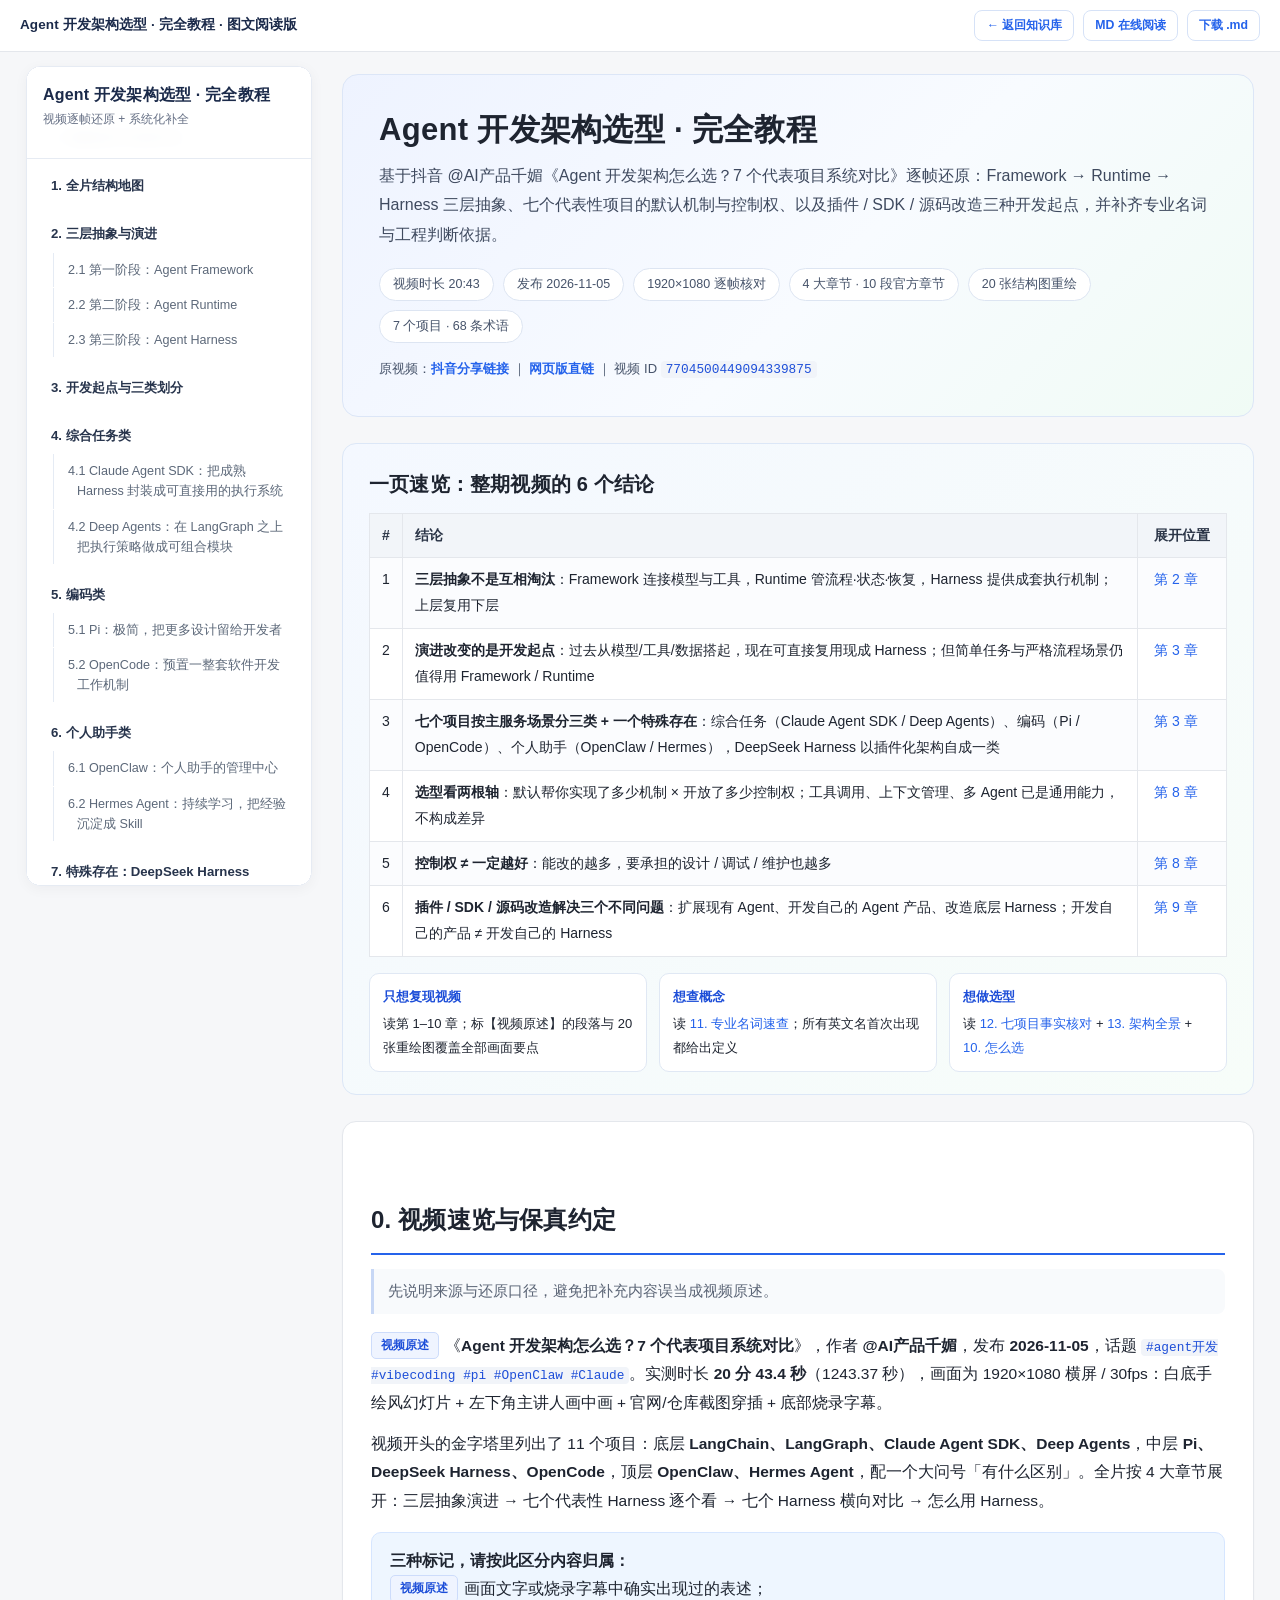
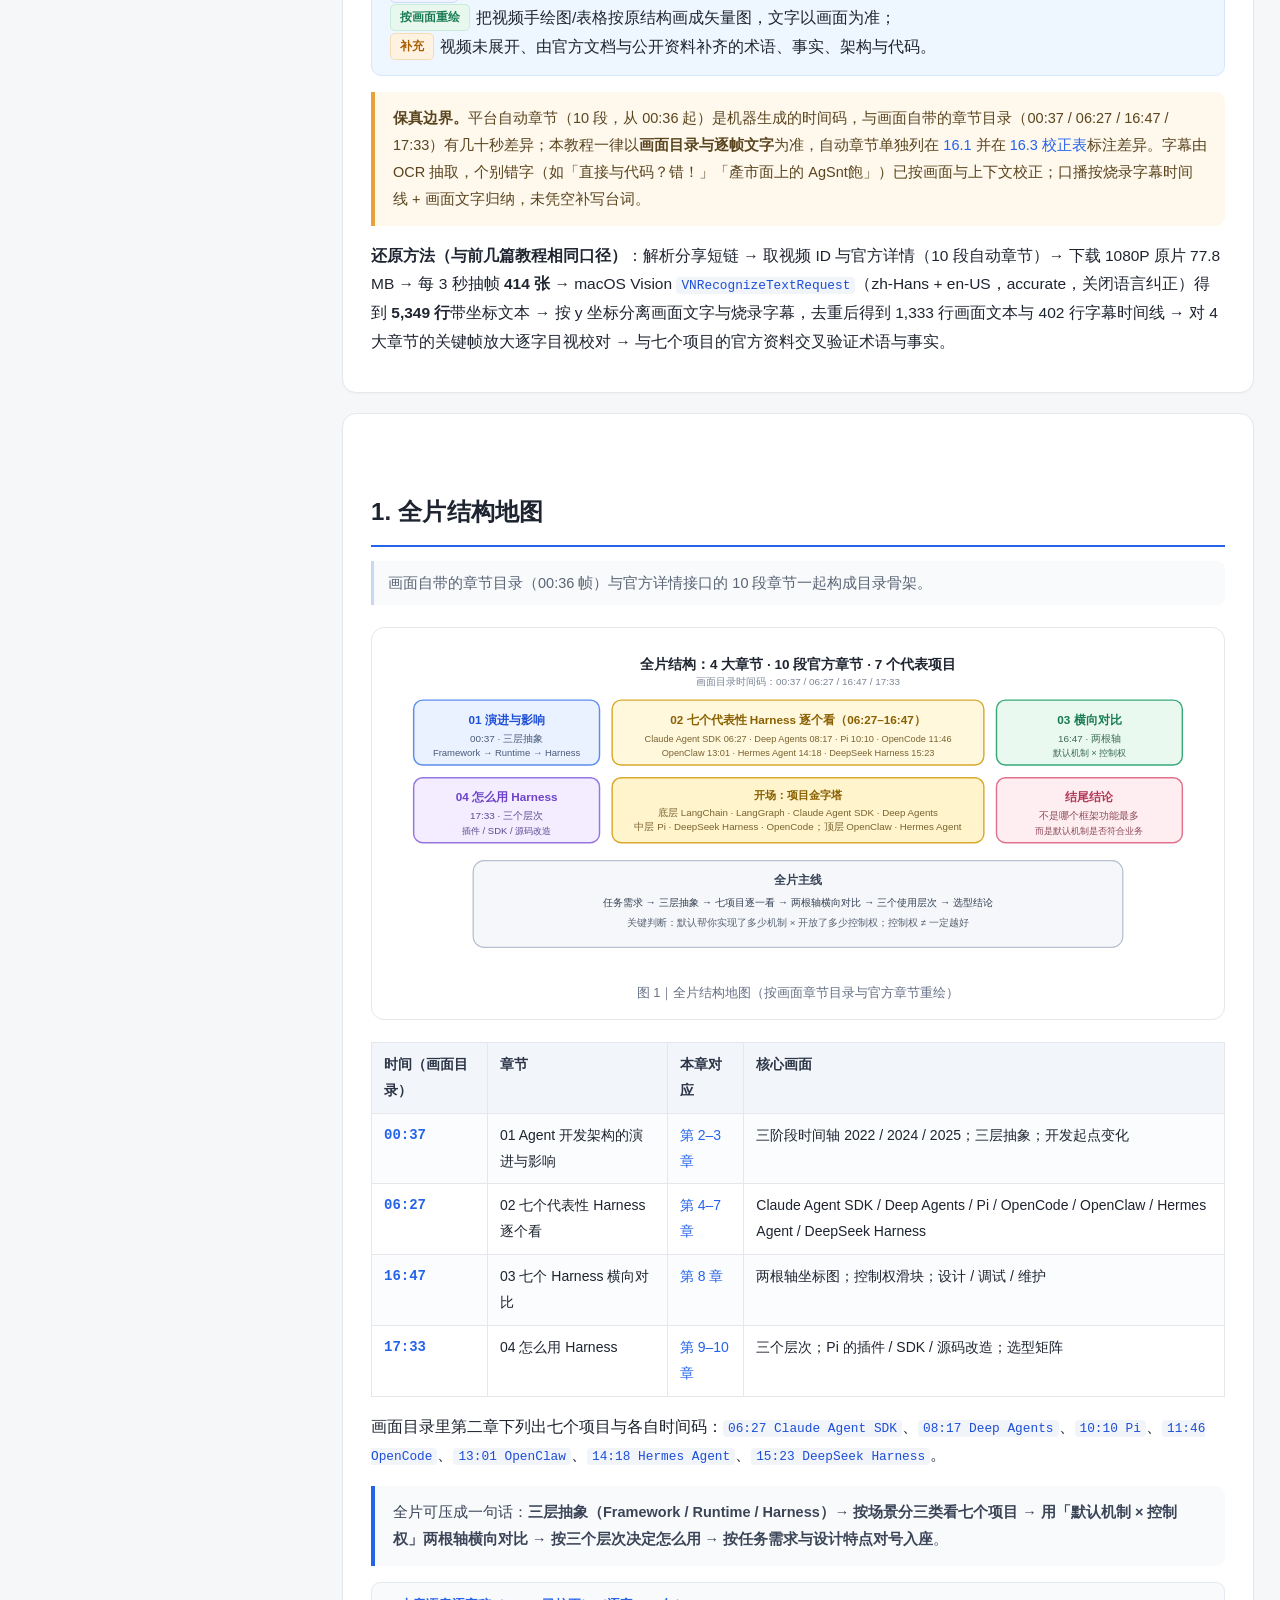
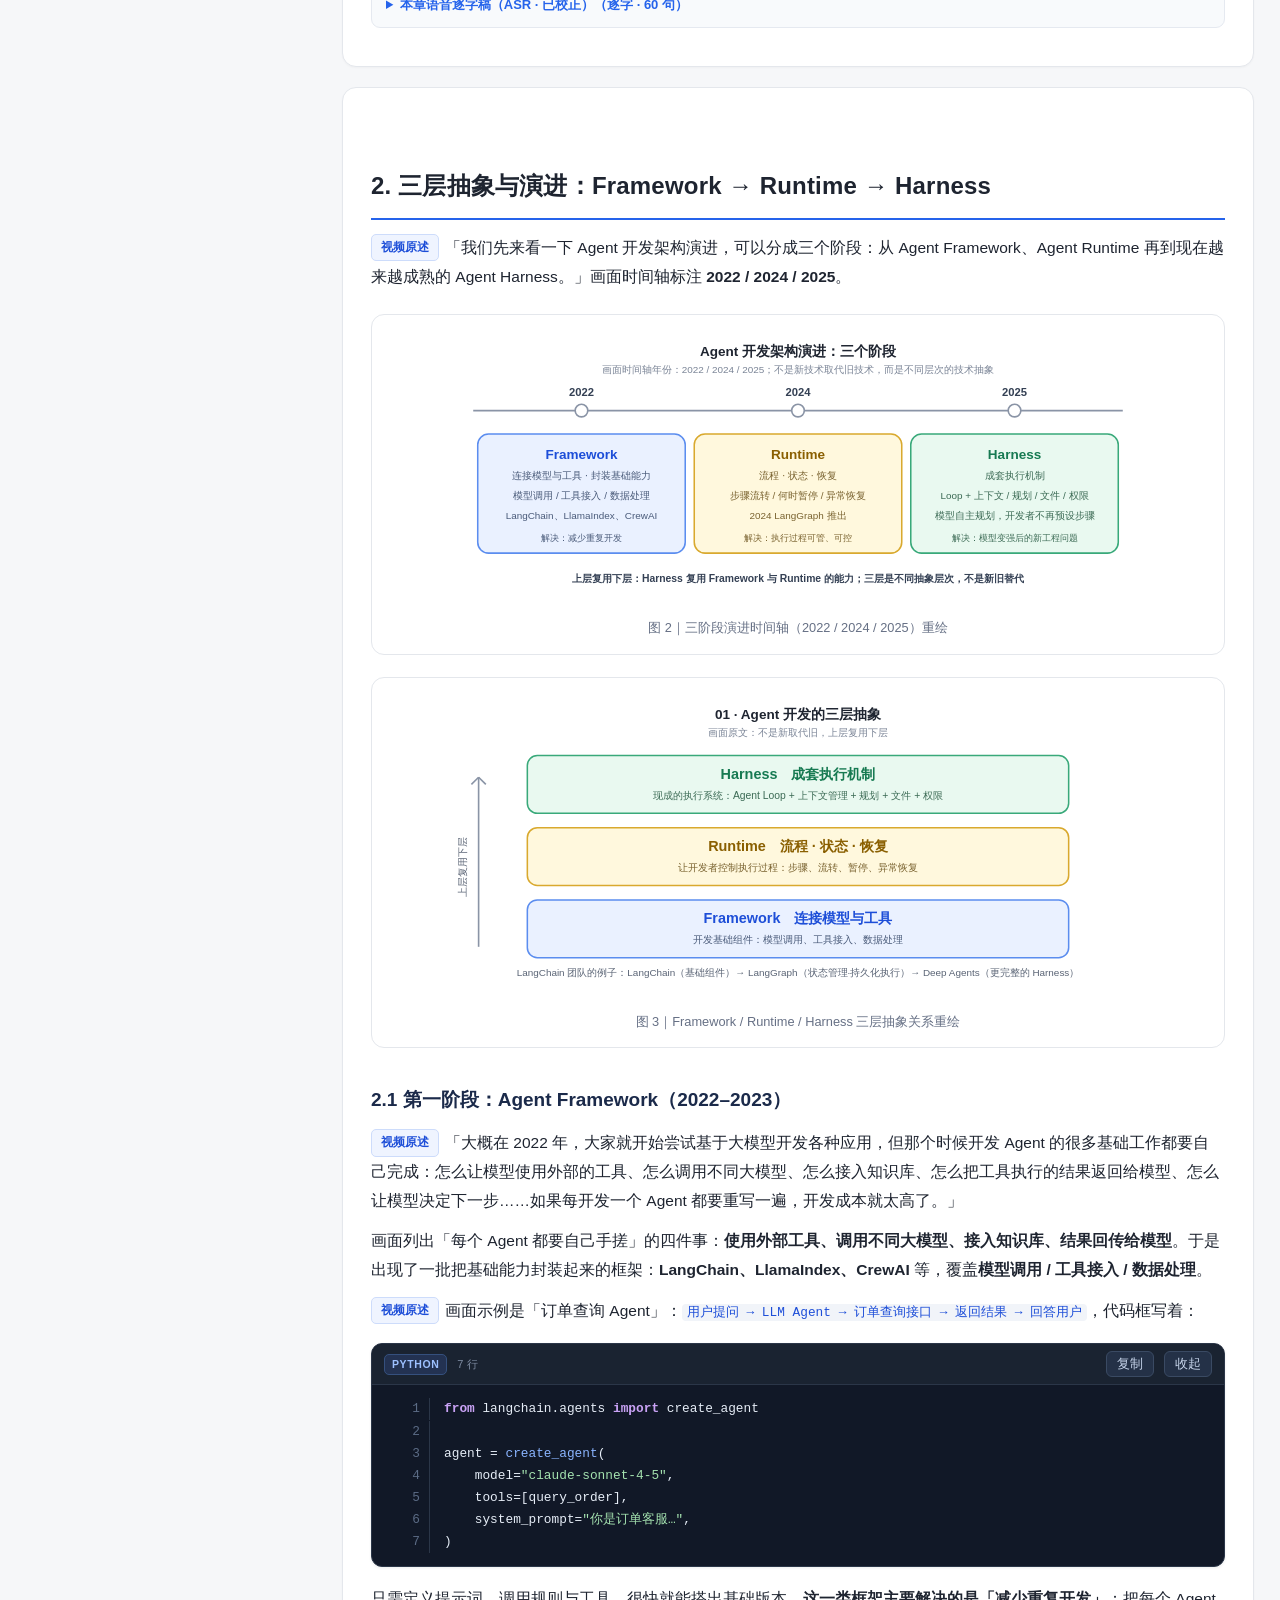
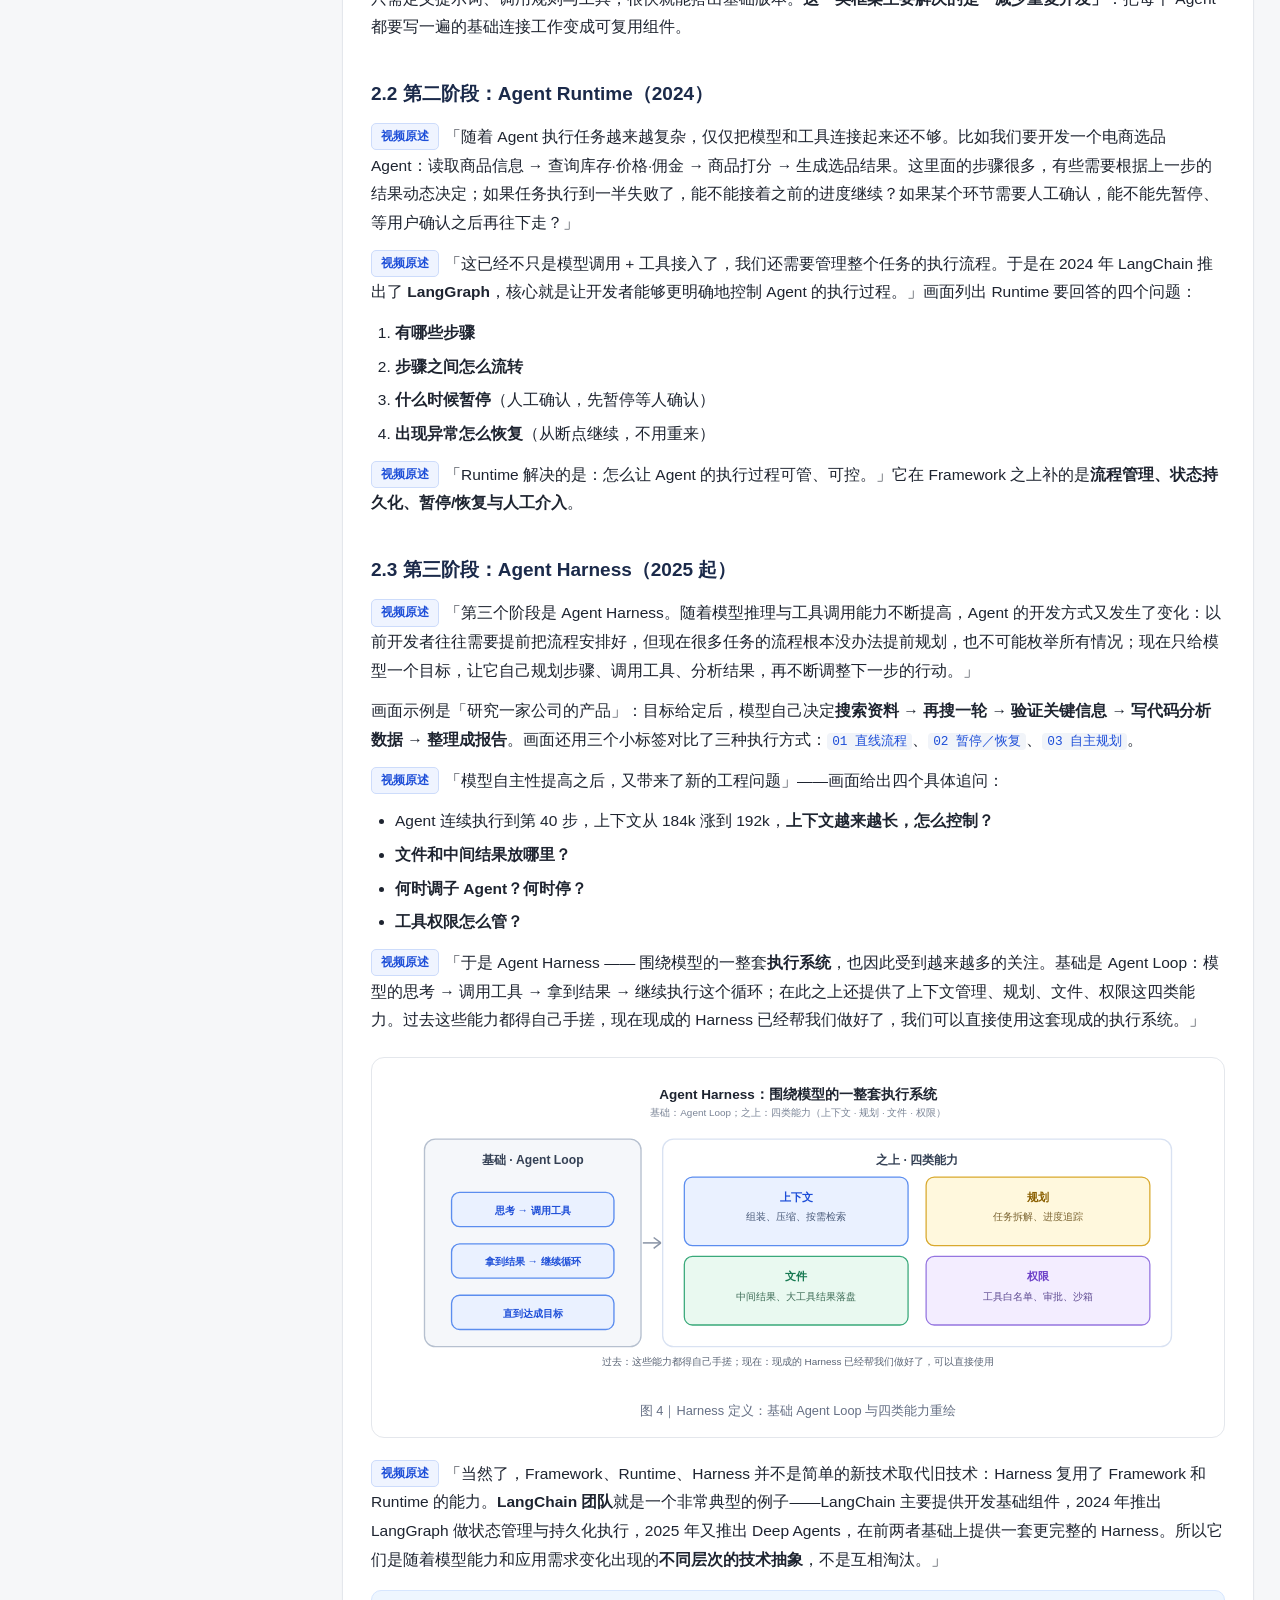
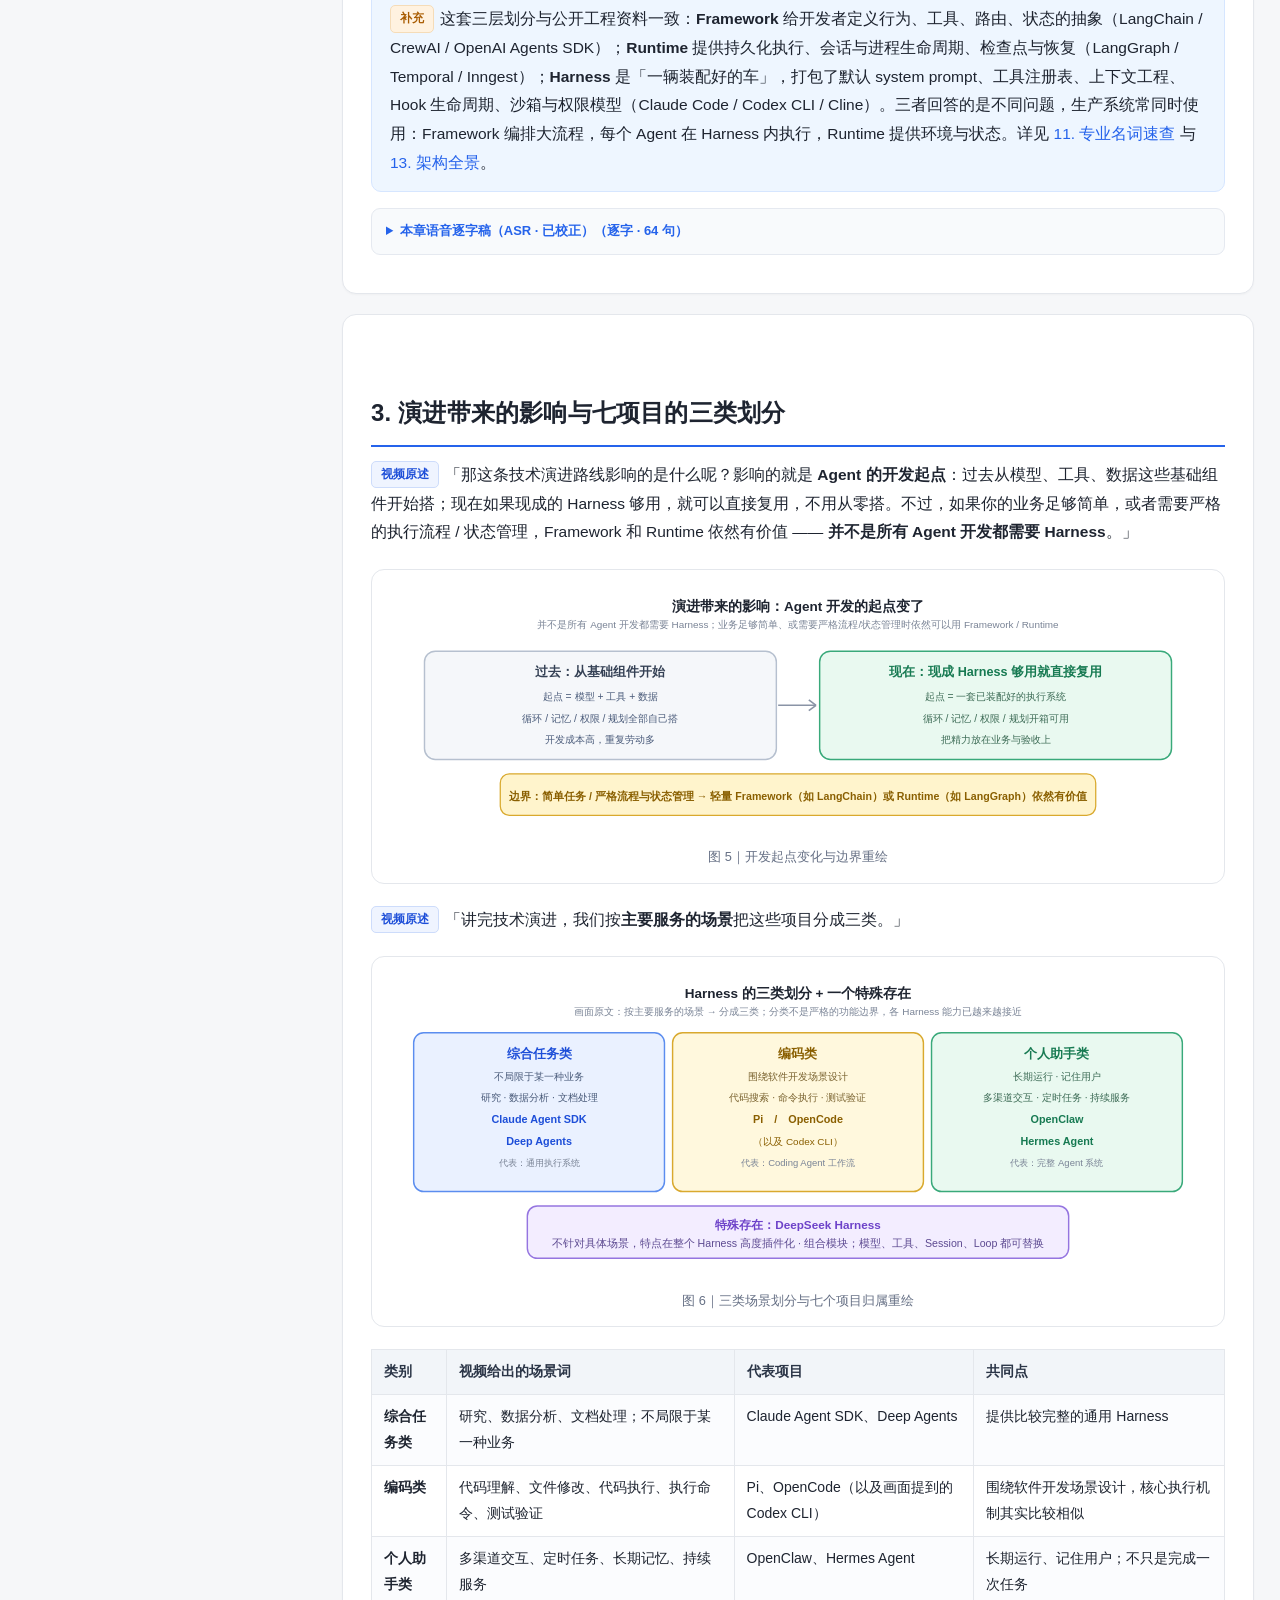
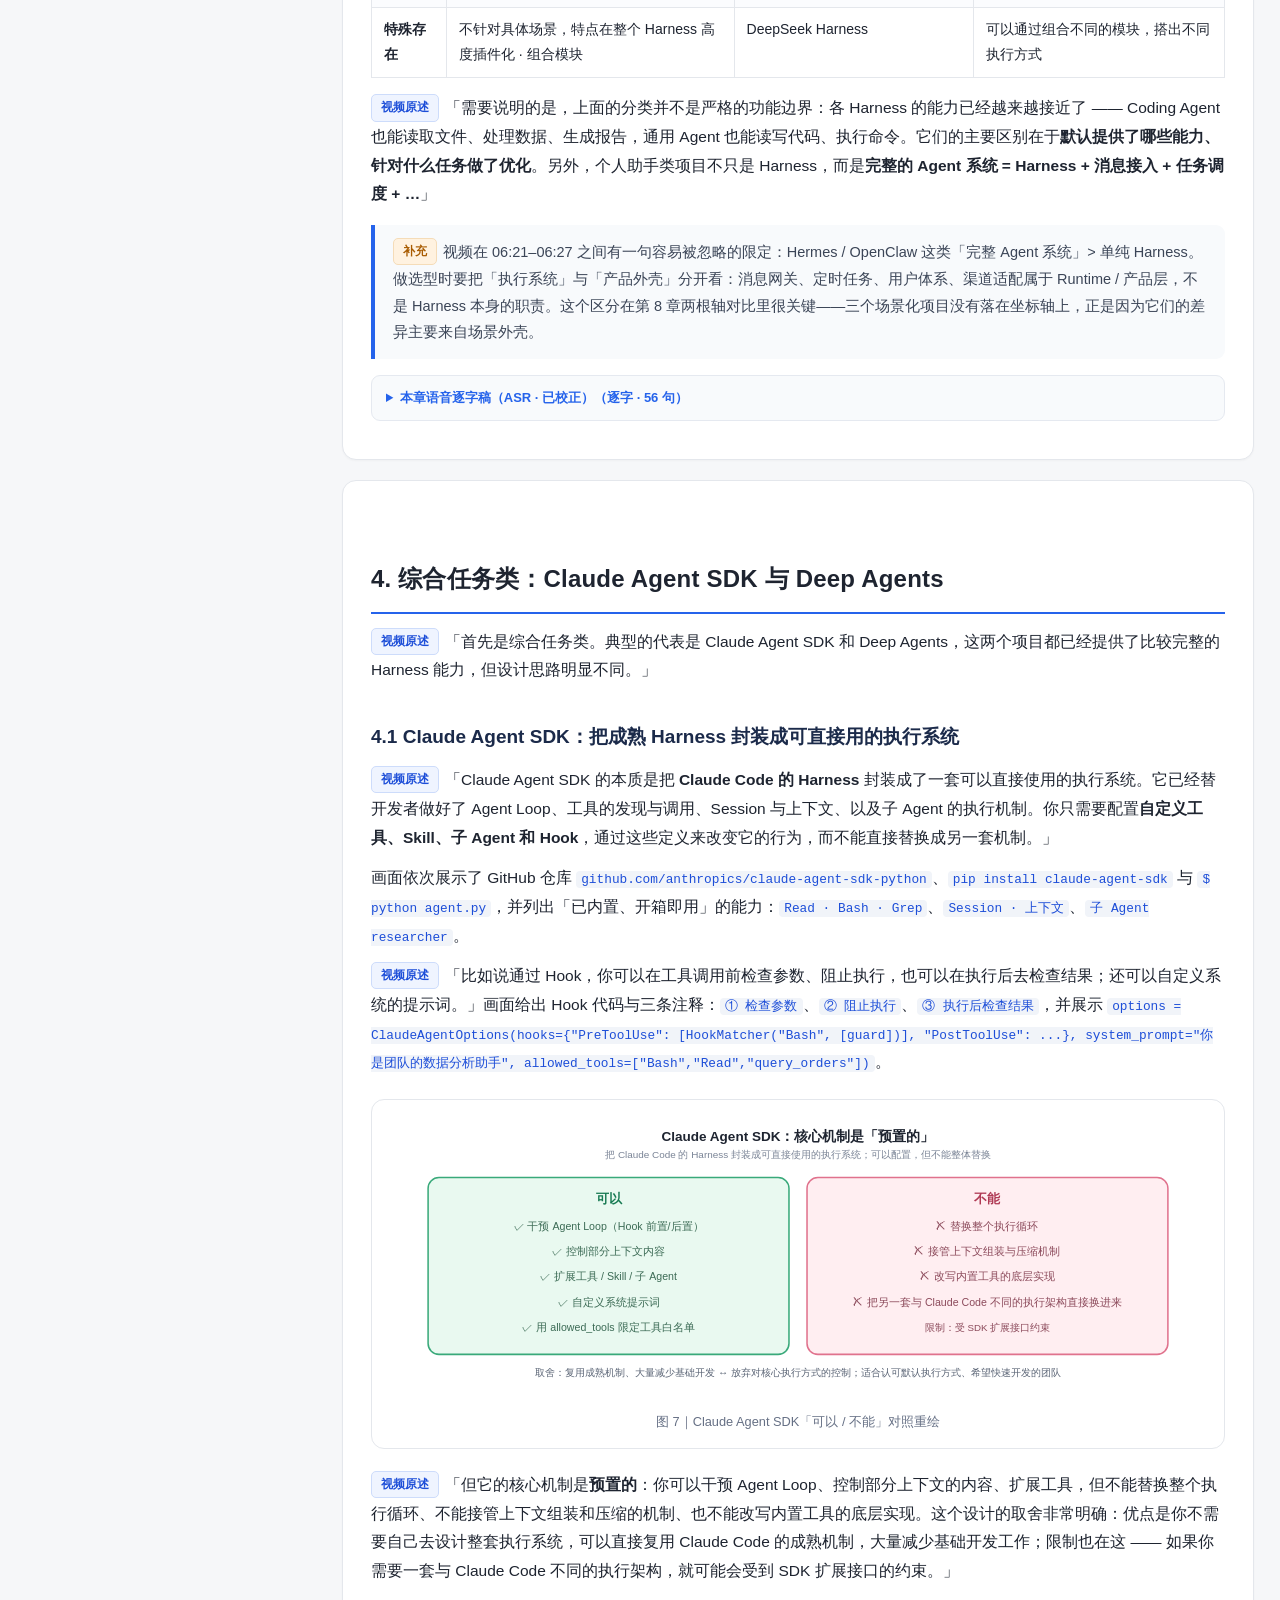
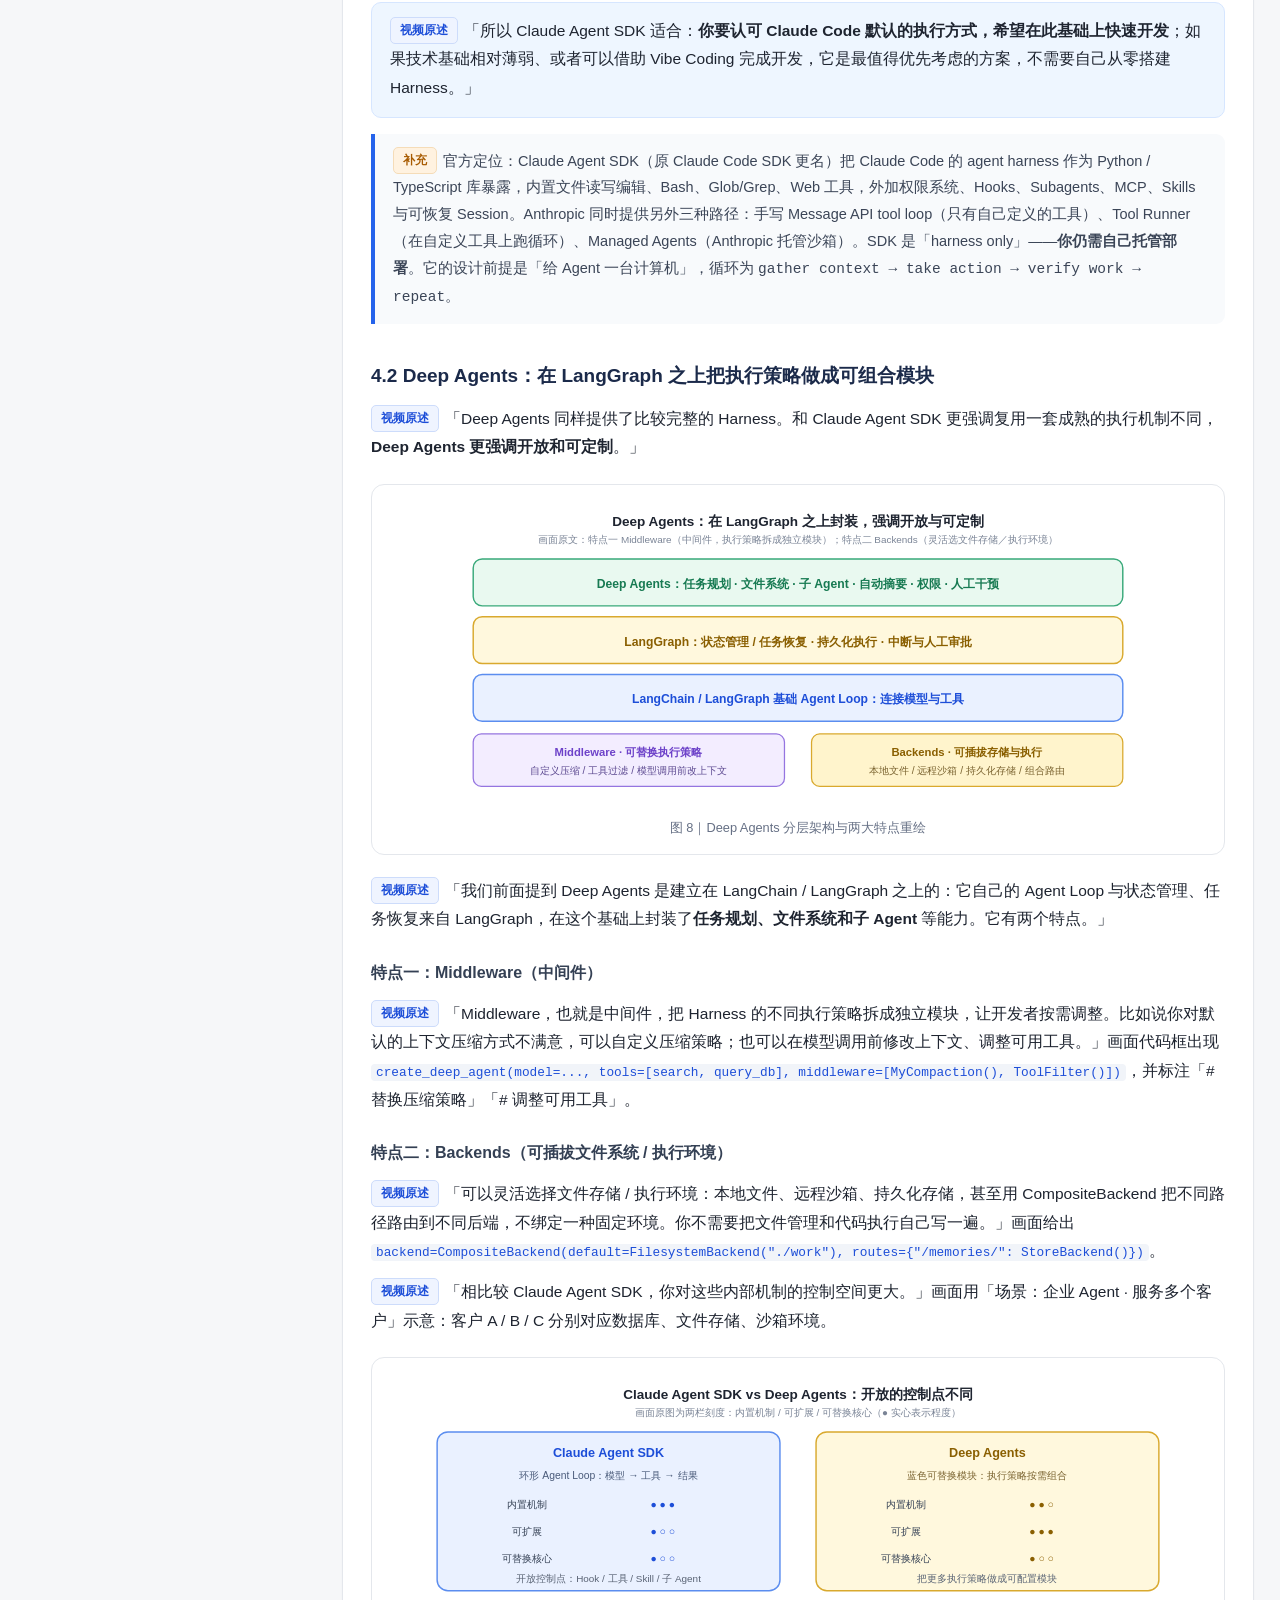
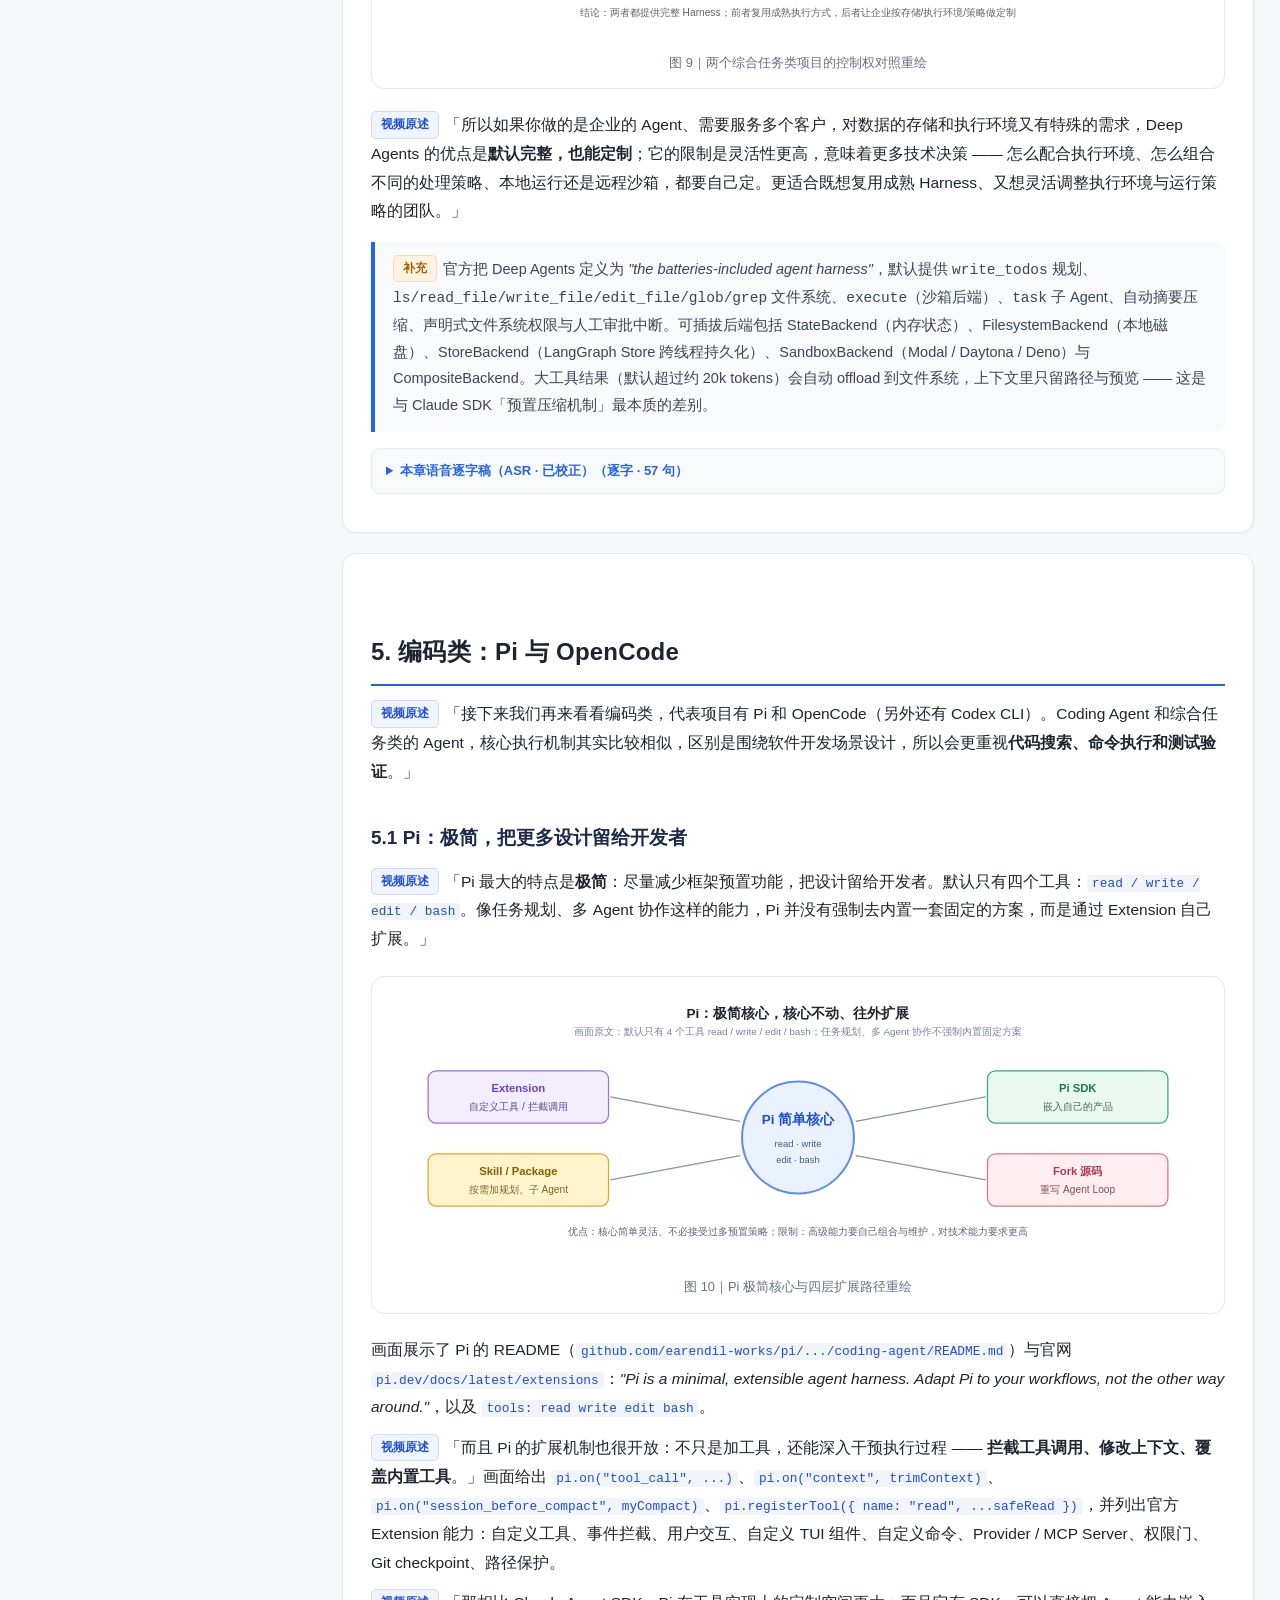
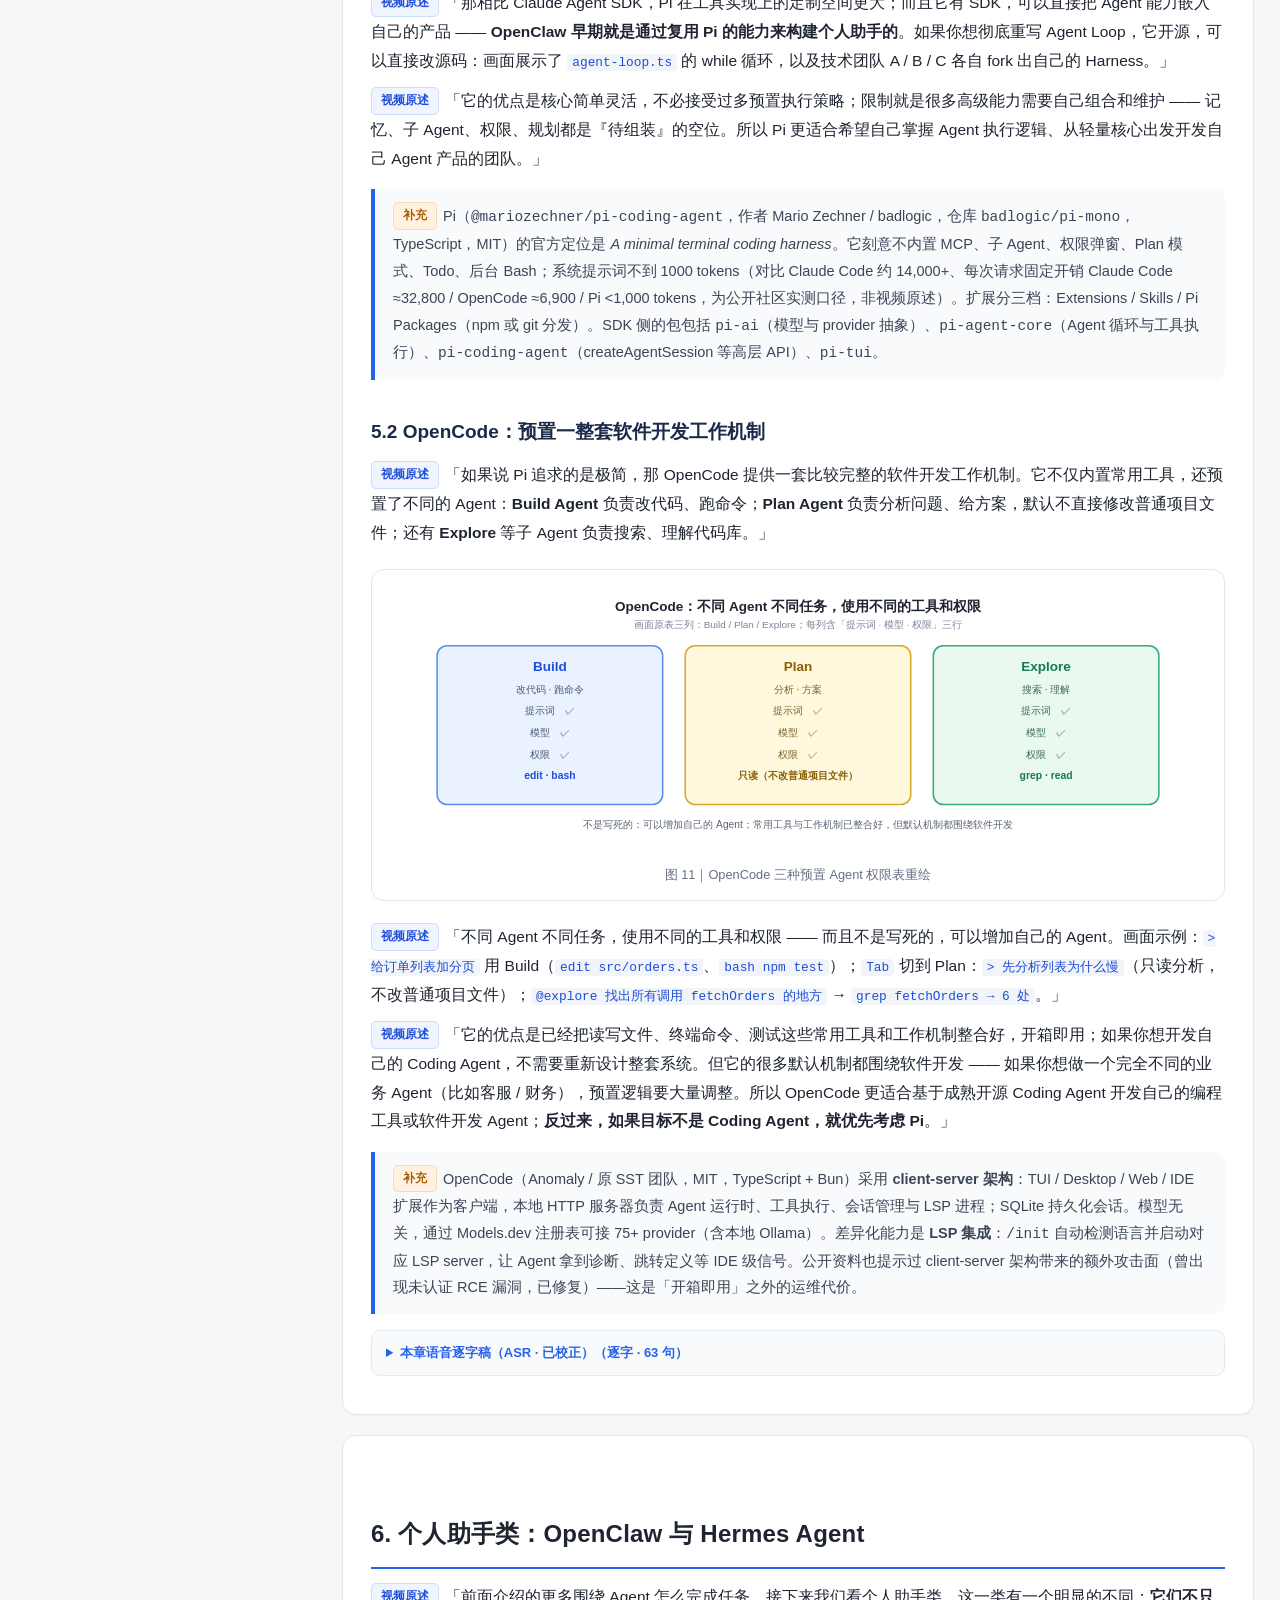
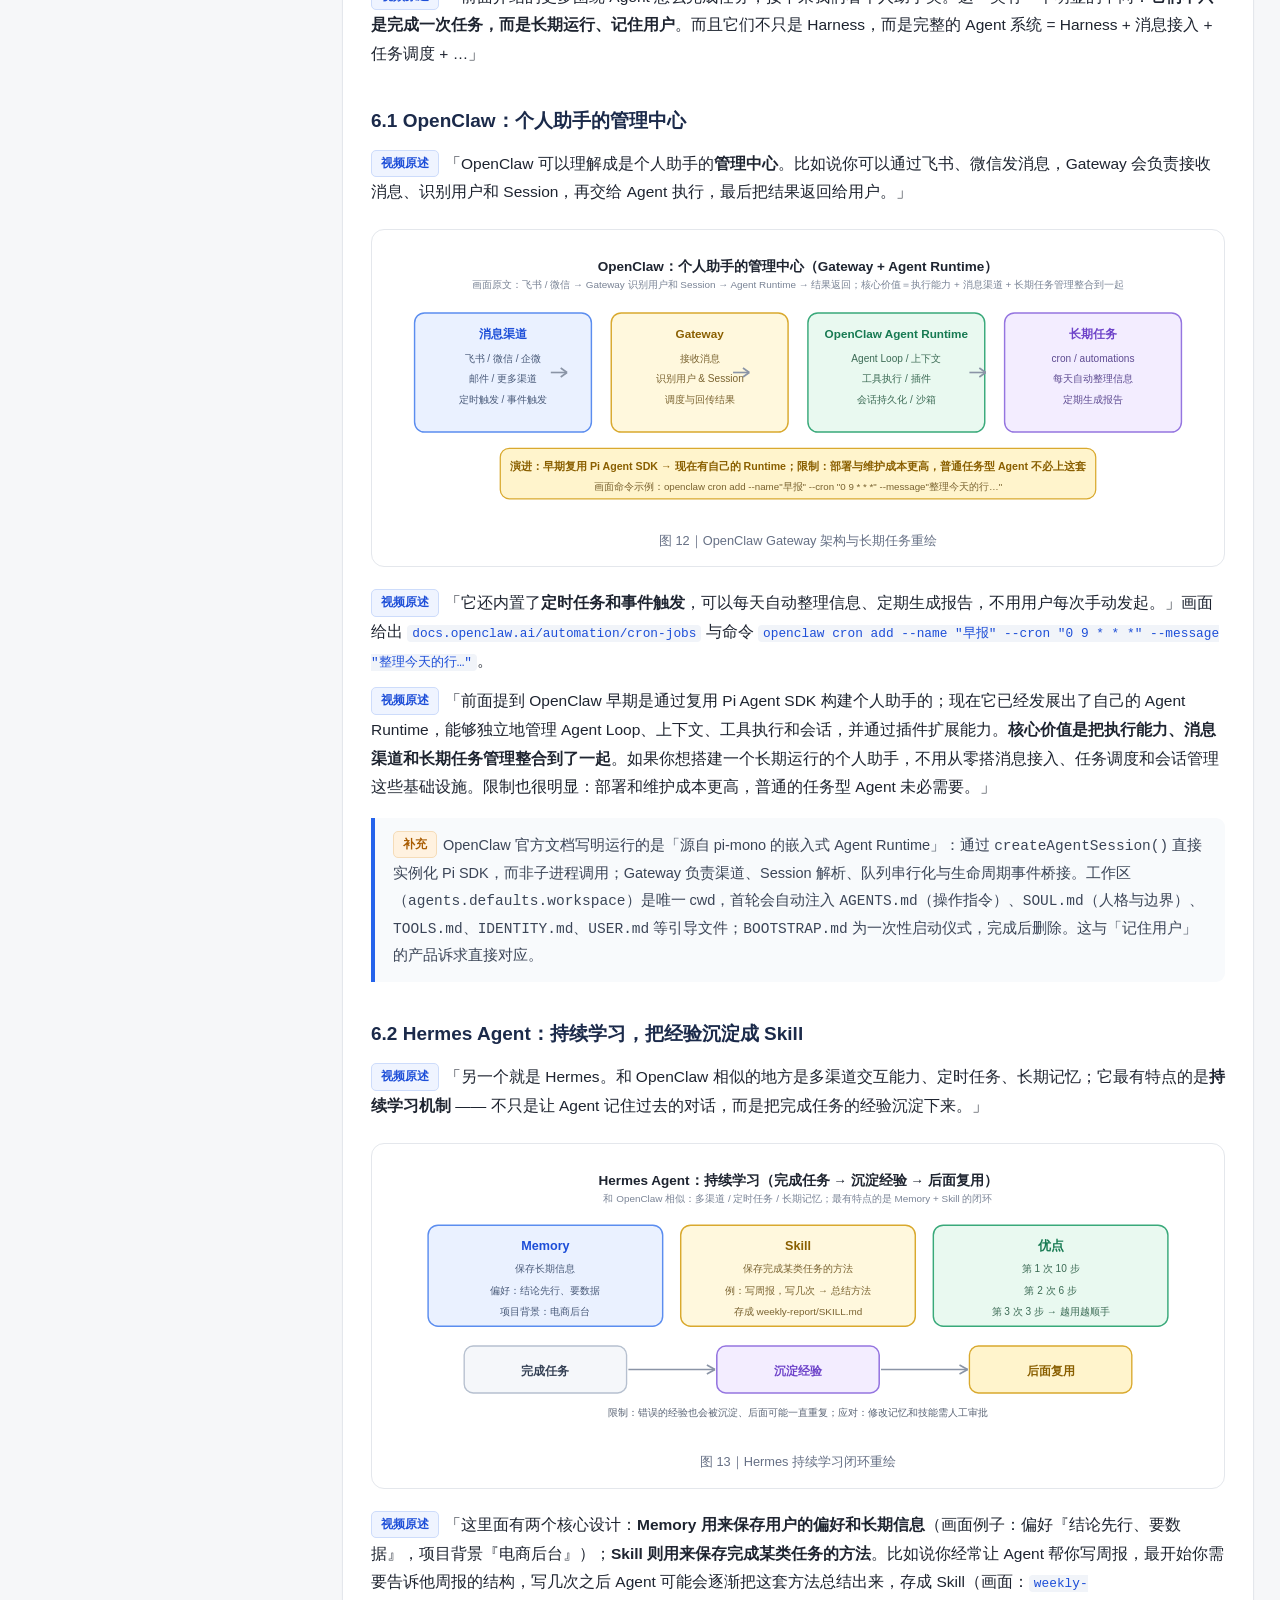
==== commit 9b75ecb6: "feat: 全站目录/顶栏体验统一优化（细滚动条、长标题折行、窄屏抽屉）" ====
--- a/agent-architecture-tutorial/index.html
+++ b/agent-architecture-tutorial/index.html
@@ -97,6 +97,13 @@
 .ts-t{color:#98a2b3;font-variant-numeric:tabular-nums;margin-right:8px}
 @media print{.ts-lines{max-height:none}.ts-box{break-inside:avoid}}
 </style>
+<style>
+.script-h{margin:22px 0 8px;font-size:14px;color:#1b2a4a;border-left:3px solid #2563eb;padding-left:10px}
+.script-h span{font-weight:400;color:#98a2b3;font-size:11px;margin-left:10px}
+.script-p{margin:0 0 10px;font-size:14px;line-height:2;color:#344054;text-align:justify}
+</style>
+  <link rel="stylesheet" href="../assets/toc-nav.css">
+  <script src="../assets/toc-nav.js" defer></script>
 </head>
 <body>
 <div class="topbar">
@@ -112,7 +119,7 @@
   <div class="brand">Agent 开发架构选型 · 完全教程</div>
   <div class="sub">视频逐帧还原 + 系统化补全</div>
   <ul>
-  <ul>
+  
     <li><a class="lv1" href="#s0">0. 视频速览与保真约定</a></li>
     <li><a class="lv1" href="#s1">1. 全片结构地图</a></li>
     <li><a class="lv1" href="#s2">2. 三层抽象与演进</a></li>
@@ -165,6 +172,7 @@
     <li><a class="lv2" href="#asr-full">16.5 全片语音逐字稿</a></li>
     <li><a class="lv2" href="#asr-method">16.6 ASR 校验方法</a></li>
     <li><a class="lv2" href="#asr-corrections">16.7 ASR 校正清单</a></li>
+    <li><a class="lv2" href="#script-full">16.8 完整连读脚本</a></li>
   </ul>
 </nav>
 
@@ -268,12 +276,12 @@
 <details class="ts-box"><summary>本章语音逐字稿（ASR · 已校正）（逐字 · 60 句）</summary>
 <div class="ts-lines">
 <div class="ts-line"><span class="ts-t">[00:00]</span> 如果今天让你开发一个 Agent 第一步应该做什么</div>
-<div class="ts-line"><span class="ts-t">[00:03]</span> 直接写代码错要先选一个适合你的开源基础框架</div>
+<div class="ts-line"><span class="ts-t">[00:03]</span> 直接写代码？错，要先选一个适合你的开源基础框架</div>
 <div class="ts-line"><span class="ts-t">[00:07]</span> 现在市面上的 Agent 的开发框架越来越多</div>
 <div class="ts-line"><span class="ts-t">[00:10]</span> 从 LangGraph 到 Claude Agent SDK</div>
 <div class="ts-line"><span class="ts-t">[00:13]</span> Deep Agents 还有 Pi、DeepSeek Harness</div>
 <div class="ts-line"><span class="ts-t">[00:15]</span> 这些项目到底有什么区别应该怎么选</div>
-<div class="ts-line"><span class="ts-t">[00:18]</span> 这期视频我们就系统的梳理了 Agent 的开发框架的演进过程</div>
+<div class="ts-line"><span class="ts-t">[00:18]</span> 这期视频我们就系统地梳理了 Agent 的开发框架的演进过程</div>
 <div class="ts-line"><span class="ts-t">[00:22]</span> 重点对比七个比较有代表性的项目</div>
 <div class="ts-line"><span class="ts-t">[00:25]</span> 分析它们各自的基础特点优势和限制</div>
 <div class="ts-line"><span class="ts-t">[00:28]</span> 最后再讲一个非常实际的问题</div>
@@ -281,13 +289,13 @@
 <div class="ts-line"><span class="ts-t">[00:32]</span> 到底应该怎么使用这些框架</div>
 <div class="ts-line"><span class="ts-t">[00:34]</span> 那内容比较长</div>
 <div class="ts-line"><span class="ts-t">[00:35]</span> 大家可以根据章节直接调到感兴趣的部分</div>
-<div class="ts-line"><span class="ts-t">[00:37]</span> 在开始具体选行之前</div>
-<div class="ts-line"><span class="ts-t">[00:38]</span> 我们先来看一下 Agent 开发架构的眼睛</div>
+<div class="ts-line"><span class="ts-t">[00:37]</span> 在开始具体选型之前</div>
+<div class="ts-line"><span class="ts-t">[00:38]</span> 我们先来看一下 Agent 开发架构的演进</div>
 <div class="ts-line"><span class="ts-t">[00:41]</span> 大体上可以分成三个阶段</div>
-<div class="ts-line"><span class="ts-t">[00:43]</span> 从早期的 Agent framework</div>
-<div class="ts-line"><span class="ts-t">[00:45]</span> 到后来的 Agent runtime</div>
-<div class="ts-line"><span class="ts-t">[00:47]</span> 再到现在越来越成熟的 Agent harness</div>
-<div class="ts-line"><span class="ts-t">[00:49]</span> 第一阶段是 Agent framework</div>
+<div class="ts-line"><span class="ts-t">[00:43]</span> 从早期的 Agent Framework</div>
+<div class="ts-line"><span class="ts-t">[00:45]</span> 到后来的 Agent Runtime</div>
+<div class="ts-line"><span class="ts-t">[00:47]</span> 再到现在越来越成熟的 Agent Harness</div>
+<div class="ts-line"><span class="ts-t">[00:49]</span> 第一阶段是 Agent Framework</div>
 <div class="ts-line"><span class="ts-t">[00:51]</span> 大概在2022年 2023年</div>
 <div class="ts-line"><span class="ts-t">[00:53]</span> 随着大语言模型流行起来</div>
 <div class="ts-line"><span class="ts-t">[00:55]</span> 大家就开始尝试基于大模型</div>
@@ -303,26 +311,26 @@
 <div class="ts-line"><span class="ts-t">[01:11]</span> 都要把这些功能重写一遍</div>
 <div class="ts-line"><span class="ts-t">[01:12]</span> 开发成本就太高了</div>
 <div class="ts-line"><span class="ts-t">[01:14]</span> 所以就出现了 LangChain、LlamaIndex 这样的开发框架</div>
-<div class="ts-line"><span class="ts-t">[01:17]</span> 那他们把模型的调用工具的介入</div>
+<div class="ts-line"><span class="ts-t">[01:17]</span> 那它们把模型的调用、工具的接入</div>
 <div class="ts-line"><span class="ts-t">[01:19]</span> 数据的处理</div>
 <div class="ts-line"><span class="ts-t">[01:20]</span> 以及构建 Agent 的一些基础能力封装起来</div>
 <div class="ts-line"><span class="ts-t">[01:23]</span> 那开发者不需要每次都从零开始</div>
-<div class="ts-line"><span class="ts-t">[01:25]</span> 比如说我们要开发一个电单查询的 Agent</div>
+<div class="ts-line"><span class="ts-t">[01:25]</span> 比如说我们要开发一个订单查询的 Agent</div>
 <div class="ts-line"><span class="ts-t">[01:27]</span> 可以先在 LangChain 里面去定义一个 Agent</div>
-<div class="ts-line"><span class="ts-t">[01:30]</span> 给它接入电单查询的接口</div>
+<div class="ts-line"><span class="ts-t">[01:30]</span> 给它接入订单查询的接口</div>
 <div class="ts-line"><span class="ts-t">[01:31]</span> 再配置好提示词和调用的规则</div>
-<div class="ts-line"><span class="ts-t">[01:33]</span> 很快就能达出一个基础版本</div>
-<div class="ts-line"><span class="ts-t">[01:35]</span> LangChain、LlamaIndexCrewAII</div>
-<div class="ts-line"><span class="ts-t">[01:37]</span> 都属于这一类的 free-mark</div>
-<div class="ts-line"><span class="ts-t">[01:39]</span> 他们主要解决的是减少重复开发</div>
+<div class="ts-line"><span class="ts-t">[01:33]</span> 很快就能搭出一个基础版本</div>
+<div class="ts-line"><span class="ts-t">[01:35]</span> LangChain、LlamaIndex、CrewAI</div>
+<div class="ts-line"><span class="ts-t">[01:37]</span> 都属于这一类的 Framework</div>
+<div class="ts-line"><span class="ts-t">[01:39]</span> 它们主要解决的是减少重复开发</div>
 <div class="ts-line"><span class="ts-t">[01:41]</span> 让 Agent 更容易构建</div>
-<div class="ts-line"><span class="ts-t">[01:43]</span> 那第二阶段是 Agent 的 around time</div>
+<div class="ts-line"><span class="ts-t">[01:43]</span> 那第二阶段是 Agent Runtime</div>
 <div class="ts-line"><span class="ts-t">[01:45]</span> 随着 Agent 的执行任务越来越复杂</div>
 <div class="ts-line"><span class="ts-t">[01:47]</span> 大家发现</div>
 <div class="ts-line"><span class="ts-t">[01:48]</span> 仅仅把模型和工具连接起来还不够</div>
 <div class="ts-line"><span class="ts-t">[01:51]</span> 比如我们要开发一个电商选品的 Agent</div>
 <div class="ts-line"><span class="ts-t">[01:53]</span> 要先读取商品的信息</div>
-<div class="ts-line"><span class="ts-t">[01:54]</span> 然后查询库存、价格、拥机</div>
+<div class="ts-line"><span class="ts-t">[01:54]</span> 然后查询库存、价格、佣金</div>
 <div class="ts-line"><span class="ts-t">[01:57]</span> 接着给商品打分</div>
 <div class="ts-line"><span class="ts-t">[01:58]</span> 最后再生成选品的结果</div>
 <div class="ts-line"><span class="ts-t">[02:00]</span> 这里面的步骤很多</div>
@@ -483,18 +491,18 @@
 <div class="ts-line"><span class="ts-t">[02:13]</span> 能不能先暂停</div>
 <div class="ts-line"><span class="ts-t">[02:14]</span> 等用户确认之后再往下走</div>
 <div class="ts-line"><span class="ts-t">[02:16]</span> 这些已经不只是模型调用和工具接入的事情了</div>
-<div class="ts-line"><span class="ts-t">[02:20]</span> 我们还需要办理整个任务的执行流程</div>
+<div class="ts-line"><span class="ts-t">[02:20]</span> 我们还需要管理整个任务的执行流程</div>
 <div class="ts-line"><span class="ts-t">[02:22]</span> 保存执行的状态处理中断和恢复</div>
-<div class="ts-line"><span class="ts-t">[02:25]</span> 于是在2024年 LangGraph 推出了 LanguRaf</div>
+<div class="ts-line"><span class="ts-t">[02:25]</span> 于是在 2024 年，LangChain 团队推出了 LangGraph</div>
 <div class="ts-line"><span class="ts-t">[02:28]</span> 它的核心就是让开发者能够更聪明地</div>
 <div class="ts-line"><span class="ts-t">[02:31]</span> 控制 Agent 的执行过程</div>
 <div class="ts-line"><span class="ts-t">[02:32]</span> 比如任务有哪些步骤</div>
 <div class="ts-line"><span class="ts-t">[02:34]</span> 步骤之间怎么流转</div>
 <div class="ts-line"><span class="ts-t">[02:35]</span> 什么时候暂停</div>
-<div class="ts-line"><span class="ts-t">[02:36]</span> 以及出现了一场怎么恢复</div>
+<div class="ts-line"><span class="ts-t">[02:36]</span> 以及出现了异常怎么恢复</div>
 <div class="ts-line"><span class="ts-t">[02:38]</span> Runtime 解决的是</div>
 <div class="ts-line"><span class="ts-t">[02:39]</span> 怎么让 Agent 的执行过程可管理、可恢复</div>
-<div class="ts-line"><span class="ts-t">[02:42]</span> 第三个阶段是 Agent harness</div>
+<div class="ts-line"><span class="ts-t">[02:42]</span> 第三个阶段是 Agent Harness</div>
 <div class="ts-line"><span class="ts-t">[02:44]</span> 随着模型的推理能力</div>
 <div class="ts-line"><span class="ts-t">[02:46]</span> 工具调用能力不断提高</div>
 <div class="ts-line"><span class="ts-t">[02:47]</span> Agent 的开发方式又发生了变化</div>
@@ -502,7 +510,7 @@
 <div class="ts-line"><span class="ts-t">[02:51]</span> 开发者往往需要提前把很多执行流程安排好</div>
 <div class="ts-line"><span class="ts-t">[02:54]</span> 但现实中有些任务的流程</div>
 <div class="ts-line"><span class="ts-t">[02:56]</span> 根本没有办法提前规划</div>
-<div class="ts-line"><span class="ts-t">[02:57]</span> 也不可能没去所有的情况</div>
+<div class="ts-line"><span class="ts-t">[02:57]</span> 也不可能枚举所有的情况</div>
 <div class="ts-line"><span class="ts-t">[02:59]</span> 所以我们开始希望只给模型一个目标</div>
 <div class="ts-line"><span class="ts-t">[03:01]</span> 让它自己去规划步骤</div>
 <div class="ts-line"><span class="ts-t">[03:02]</span> 调用工具、分析结果</div>
@@ -519,26 +527,26 @@
 <div class="ts-line"><span class="ts-t">[03:22]</span> 比如说 Agent 的连续执行几十步</div>
 <div class="ts-line"><span class="ts-t">[03:24]</span> 积累了大量的上下文</div>
 <div class="ts-line"><span class="ts-t">[03:26]</span> 怎么避免它越来越长</div>
-<div class="ts-line"><span class="ts-t">[03:27]</span> 任务执行的过程中文献和中间协会放在哪里</div>
-<div class="ts-line"><span class="ts-t">[03:30]</span> 什么时候应该调用自 Agent</div>
+<div class="ts-line"><span class="ts-t">[03:27]</span> 任务执行的过程中文件和中间结果放在哪里</div>
+<div class="ts-line"><span class="ts-t">[03:30]</span> 什么时候应该调用子 Agent</div>
 <div class="ts-line"><span class="ts-t">[03:32]</span> 什么时候应该停止</div>
 <div class="ts-line"><span class="ts-t">[03:33]</span> 怎么管理工具的权限</div>
 <div class="ts-line"><span class="ts-t">[03:35]</span> 这些问题逐渐变成了 Agent 开发的重点</div>
 <div class="ts-line"><span class="ts-t">[03:38]</span> Agent Harness 因此受到越来越多的关注</div>
 <div class="ts-line"><span class="ts-t">[03:41]</span> 那 harness 可以理解成</div>
 <div class="ts-line"><span class="ts-t">[03:42]</span> 围绕着模型的一整套执行的系统</div>
-<div class="ts-line"><span class="ts-t">[03:44]</span> 它包含基础的 Agent loop</div>
+<div class="ts-line"><span class="ts-t">[03:44]</span> 它包含基础的 Agent Loop</div>
 <div class="ts-line"><span class="ts-t">[03:46]</span> 也就是模型的思考、调用工具拿到结果</div>
 <div class="ts-line"><span class="ts-t">[03:49]</span> 继续执行这个循环</div>
 <div class="ts-line"><span class="ts-t">[03:50]</span> 在此之上还提供了上下文的管理</div>
 <div class="ts-line"><span class="ts-t">[03:52]</span> 任务规划、文件系统、工具权限的能力</div>
-<div class="ts-line"><span class="ts-t">[03:55]</span> 过去这些能力都得自己手搓</div>
+<div class="ts-line"><span class="ts-t">[03:55]</span> 过去这些能力都得自己手写</div>
 <div class="ts-line"><span class="ts-t">[03:57]</span> 现在成熟的 harness 已经帮我们做好了</div>
 <div class="ts-line"><span class="ts-t">[03:59]</span> 我们可以直接使用这套现成的执行系统</div>
 <div class="ts-line"><span class="ts-t">[04:02]</span> 再根据业务需求去扩展</div>
-<div class="ts-line"><span class="ts-t">[04:03]</span> 当然 Framework runtime harness</div>
-<div class="ts-line"><span class="ts-t">[04:05]</span> 并不是简单的新技术取代就技术</div>
-<div class="ts-line"><span class="ts-t">[04:08]</span> 实际上 harness 本身就附用了 Framework 和 Runtime 的能力</div>
+<div class="ts-line"><span class="ts-t">[04:03]</span> 当然 Framework、Runtime、Harness</div>
+<div class="ts-line"><span class="ts-t">[04:05]</span> 并不是简单的新技术取代旧技术</div>
+<div class="ts-line"><span class="ts-t">[04:08]</span> 实际上 harness 本身就复用了 Framework 和 Runtime 的能力</div>
 </div></details>
 </section>
 
@@ -628,27 +636,27 @@
 <div class="note"><span class="tag t-extra">补充</span>视频在 06:21–06:27 之间有一句容易被忽略的限定：Hermes / OpenClaw 这类「完整 Agent 系统」> 单纯 Harness。做选型时要把「执行系统」与「产品外壳」分开看：消息网关、定时任务、用户体系、渠道适配属于 Runtime / 产品层，不是 Harness 本身的职责。这个区分在第 8 章两根轴对比里很关键——三个场景化项目没有落在坐标轴上，正是因为它们的差异主要来自场景外壳。</div>
 <details class="ts-box"><summary>本章语音逐字稿（ASR · 已校正）（逐字 · 56 句）</summary>
 <div class="ts-lines">
-<div class="ts-line"><span class="ts-t">[04:12]</span> launching 团队就是一个非常典型的例子</div>
-<div class="ts-line"><span class="ts-t">[04:14]</span> 2022年推出了 launching 主要提供 Agent 的开发的技术组建</div>
+<div class="ts-line"><span class="ts-t">[04:12]</span> LangChain 团队就是一个非常典型的例子</div>
+<div class="ts-line"><span class="ts-t">[04:14]</span> 2022年推出了 LangChain 主要提供 Agent 的开发的技术组件</div>
 <div class="ts-line"><span class="ts-t">[04:18]</span> 2024年推出了 LangGraph</div>
 <div class="ts-line"><span class="ts-t">[04:19]</span> 补充了状态管理和持久化的执行能力</div>
 <div class="ts-line"><span class="ts-t">[04:22]</span> 2025年又推出了 Deep Agents</div>
-<div class="ts-line"><span class="ts-t">[04:23]</span> 在前两者的基础上提供一套更加完整的 Agent harness</div>
-<div class="ts-line"><span class="ts-t">[04:27]</span> 今天的 Deep Agents 仍然是建立在 launching 和 LangGraph 之上的</div>
+<div class="ts-line"><span class="ts-t">[04:23]</span> 在前两者的基础上提供一套更加完整的 Agent Harness</div>
+<div class="ts-line"><span class="ts-t">[04:27]</span> 今天的 Deep Agents 仍然是建立在 LangChain 和 LangGraph 之上的</div>
 <div class="ts-line"><span class="ts-t">[04:31]</span> 所以这三个阶段并不是互相淘汰的关系</div>
-<div class="ts-line"><span class="ts-t">[04:34]</span> 而是随着模型能力和应用需求的开发</div>
+<div class="ts-line"><span class="ts-t">[04:34]</span> 而是随着模型能力和应用需求的发展</div>
 <div class="ts-line"><span class="ts-t">[04:37]</span> 出现的不同层次的技术抽象</div>
 <div class="ts-line"><span class="ts-t">[04:39]</span> 这条技术演进路线影响的是什么呢</div>
 <div class="ts-line"><span class="ts-t">[04:41]</span> 影响的就是 Agent 的开发的起点</div>
-<div class="ts-line"><span class="ts-t">[04:44]</span> 过去我们可能要从模型工具这些技术组建开始</div>
+<div class="ts-line"><span class="ts-t">[04:44]</span> 过去我们可能要从模型工具这些技术组件开始</div>
 <div class="ts-line"><span class="ts-t">[04:47]</span> 一点一点去组装一个 Agent</div>
-<div class="ts-line"><span class="ts-t">[04:48]</span> 现在如果现成的 harness 的执行机只能满足需求</div>
-<div class="ts-line"><span class="ts-t">[04:52]</span> 就可以直接服用</div>
+<div class="ts-line"><span class="ts-t">[04:48]</span> 现在如果现成的 harness 的执行机制能满足需求</div>
+<div class="ts-line"><span class="ts-t">[04:52]</span> 就可以直接复用</div>
 <div class="ts-line"><span class="ts-t">[04:53]</span> 不用再从零搭建</div>
 <div class="ts-line"><span class="ts-t">[04:54]</span> 那起点变得更高了</div>
 <div class="ts-line"><span class="ts-t">[04:55]</span> 不过你的业务如果足够简单</div>
 <div class="ts-line"><span class="ts-t">[04:57]</span> 或者需要严格的执行流程状态管理</div>
-<div class="ts-line"><span class="ts-t">[04:59]</span> 那 freemorg 和 Runtime 依然有价值</div>
+<div class="ts-line"><span class="ts-t">[04:59]</span> 那 Framework 和 Runtime 依然有价值</div>
 <div class="ts-line"><span class="ts-t">[05:02]</span> 依然可以用</div>
 <div class="ts-line"><span class="ts-t">[05:03]</span> 并不是所有的 Agent 的开发都需要用到 harness</div>
 <div class="ts-line"><span class="ts-t">[05:06]</span> 讲完技术的演进</div>
@@ -661,13 +669,13 @@
 <div class="ts-line"><span class="ts-t">[05:20]</span> 可以用于研究数据分析文档处理</div>
 <div class="ts-line"><span class="ts-t">[05:22]</span> 代码执行等复杂的任务</div>
 <div class="ts-line"><span class="ts-t">[05:24]</span> 第二类是编码类的</div>
-<div class="ts-line"><span class="ts-t">[05:25]</span> 代表的项目是 Py 和 OpenCode</div>
+<div class="ts-line"><span class="ts-t">[05:25]</span> 代表的项目是 Pi 和 OpenCode</div>
 <div class="ts-line"><span class="ts-t">[05:27]</span> 另外还有 Codex CLI</div>
 <div class="ts-line"><span class="ts-t">[05:29]</span> 这类 harness 最初是围绕着软件开发设计的</div>
 <div class="ts-line"><span class="ts-t">[05:32]</span> 重点支持代码的理解文件的修改</div>
 <div class="ts-line"><span class="ts-t">[05:35]</span> 执行命令以及测试验证</div>
 <div class="ts-line"><span class="ts-t">[05:36]</span> 第三类是个人助手类的</div>
-<div class="ts-line"><span class="ts-t">[05:38]</span> 代表的项目是 OpenCode Hormace Agent</div>
+<div class="ts-line"><span class="ts-t">[05:38]</span> 代表的项目是 OpenCode Hermes Agent</div>
 <div class="ts-line"><span class="ts-t">[05:41]</span> 这类 Agent 系统更关注长期的记忆</div>
 <div class="ts-line"><span class="ts-t">[05:43]</span> 多渠道的交互定时任务</div>
 <div class="ts-line"><span class="ts-t">[05:45]</span> 以及持续的为用户去提供服务</div>
@@ -683,7 +691,7 @@
 <div class="ts-line"><span class="ts-t">[06:05]</span> 实际上综合任务类和编码类的 harness 的能力</div>
 <div class="ts-line"><span class="ts-t">[06:07]</span> 已经越来越接近了</div>
 <div class="ts-line"><span class="ts-t">[06:08]</span> 一个 coding Agent 同样也可以去搜索资料</div>
-<div class="ts-line"><span class="ts-t">[06:11]</span> 读取文件处理数据设成报告</div>
+<div class="ts-line"><span class="ts-t">[06:11]</span> 读取文件处理数据生成报告</div>
 </div></details>
 </section>
 
@@ -802,7 +810,7 @@
 <div class="ts-line"><span class="ts-t">[06:18]</span> 针对什么任务做了优化</div>
 <div class="ts-line"><span class="ts-t">[06:20]</span> 另外 OpenCode Harness 也不只是 harness</div>
 <div class="ts-line"><span class="ts-t">[06:22]</span> 而是一套完整的 Agent 系统</div>
-<div class="ts-line"><span class="ts-t">[06:24]</span> 包含了 harness 消息介入任务调度等能力</div>
+<div class="ts-line"><span class="ts-t">[06:24]</span> 包含了 harness、消息接入任务调度等能力</div>
 <div class="ts-line"><span class="ts-t">[06:27]</span> 下面我们就按这几个类别</div>
 <div class="ts-line"><span class="ts-t">[06:29]</span> 看看每个项目最有特点的设计是什么</div>
 <div class="ts-line"><span class="ts-t">[06:31]</span> 以及它们分别适合什么样的开发需求</div>
@@ -813,12 +821,12 @@
 <div class="ts-line"><span class="ts-t">[06:44]</span> 先看 Claude Agent SDK</div>
 <div class="ts-line"><span class="ts-t">[06:46]</span> Claude Agent SDK 的本质是把 Claude Code 的 harness</div>
 <div class="ts-line"><span class="ts-t">[06:49]</span> 封装成了一套可以直接使用的执行系统</div>
-<div class="ts-line"><span class="ts-t">[06:52]</span> 它已经替开发者做好了 Agent loop</div>
+<div class="ts-line"><span class="ts-t">[06:52]</span> 它已经替开发者做好了 Agent Loop</div>
 <div class="ts-line"><span class="ts-t">[06:54]</span> 工具的发现与调用</div>
-<div class="ts-line"><span class="ts-t">[06:56]</span> 塞胜和上下文管理</div>
-<div class="ts-line"><span class="ts-t">[06:57]</span> 以及紫 Agent 的执行机制</div>
-<div class="ts-line"><span class="ts-t">[06:59]</span> 你只需要通过 page hook</div>
-<div class="ts-line"><span class="ts-t">[07:01]</span> 自定义的工具 scale 和紫 Agent 的定义来改变它的行为</div>
+<div class="ts-line"><span class="ts-t">[06:56]</span> 权限和上下文管理</div>
+<div class="ts-line"><span class="ts-t">[06:57]</span> 以及子 Agent 的执行机制</div>
+<div class="ts-line"><span class="ts-t">[06:59]</span> 你只需要通过 hook</div>
+<div class="ts-line"><span class="ts-t">[07:01]</span> 自定义的工具 Skills 和子 Agent 的定义来改变它的行为</div>
 <div class="ts-line"><span class="ts-t">[07:05]</span> 但是不能把底层的核心实现直接替换成另一套机制</div>
 <div class="ts-line"><span class="ts-t">[07:09]</span> 比如说通过 hook</div>
 <div class="ts-line"><span class="ts-t">[07:10]</span> 你可以在工具调用前去检查参数</div>
@@ -826,30 +834,30 @@
 <div class="ts-line"><span class="ts-t">[07:15]</span> 还可以自定义系统的提示词</div>
 <div class="ts-line"><span class="ts-t">[07:17]</span> 决定往上下文里补充哪些信息</div>
 <div class="ts-line"><span class="ts-t">[07:19]</span> 工具方面</div>
-<div class="ts-line"><span class="ts-t">[07:20]</span> 它已经内置了 page 文件操作等基础工具</div>
+<div class="ts-line"><span class="ts-t">[07:20]</span> 它已经内置了 文件操作等基础工具</div>
 <div class="ts-line"><span class="ts-t">[07:22]</span> 也支持开发者增加自己的业务工具</div>
-<div class="ts-line"><span class="ts-t">[07:24]</span> 但它的核心机制是预制的</div>
-<div class="ts-line"><span class="ts-t">[07:26]</span> 你可以干预 Agent loop</div>
+<div class="ts-line"><span class="ts-t">[07:24]</span> 但它的核心机制是预置的</div>
+<div class="ts-line"><span class="ts-t">[07:26]</span> 你可以干预 Agent Loop</div>
 <div class="ts-line"><span class="ts-t">[07:28]</span> 却不能任意替换整个执行循环</div>
 <div class="ts-line"><span class="ts-t">[07:31]</span> 你可以控制部分上下文的内容</div>
 <div class="ts-line"><span class="ts-t">[07:33]</span> 但是不能完全接管上下文组装和压缩的机制</div>
 <div class="ts-line"><span class="ts-t">[07:35]</span> 你可以去扩展工具</div>
-<div class="ts-line"><span class="ts-t">[07:37]</span> 但是不能直接改型内置工具的底层实现</div>
+<div class="ts-line"><span class="ts-t">[07:37]</span> 但是不能直接改写内置工具的底层实现</div>
 <div class="ts-line"><span class="ts-t">[07:40]</span> 这个设计的取舍非常明确</div>
 <div class="ts-line"><span class="ts-t">[07:42]</span> 优点是你不需要自己去设计整套执行系统</div>
-<div class="ts-line"><span class="ts-t">[07:44]</span> 可以直接附用 Claude code 的成熟的机制</div>
-<div class="ts-line"><span class="ts-t">[07:47]</span> 减少大量的基础排发工作</div>
+<div class="ts-line"><span class="ts-t">[07:44]</span> 可以直接复用 Claude Code 的成熟的机制</div>
+<div class="ts-line"><span class="ts-t">[07:47]</span> 减少大量的基础开发工作</div>
 <div class="ts-line"><span class="ts-t">[07:49]</span> 限制也在这</div>
 <div class="ts-line"><span class="ts-t">[07:50]</span> 你对核心机制的控制权有限</div>
-<div class="ts-line"><span class="ts-t">[07:52]</span> 如果你需要一套与 Claude code 的完全不同的执行架构</div>
-<div class="ts-line"><span class="ts-t">[07:55]</span> 就可能会受到 sdk 扩展接口的约束</div>
+<div class="ts-line"><span class="ts-t">[07:52]</span> 如果你需要一套与 Claude Code 的完全不同的执行架构</div>
+<div class="ts-line"><span class="ts-t">[07:55]</span> 就可能会受到 SDK 扩展接口的约束</div>
 <div class="ts-line"><span class="ts-t">[07:57]</span> 所以 Claude Agent SDK 更适合这样的团队</div>
-<div class="ts-line"><span class="ts-t">[08:00]</span> 你要认可 Claude code 默认的执行方式</div>
+<div class="ts-line"><span class="ts-t">[08:00]</span> 你要认可 Claude Code 默认的执行方式</div>
 <div class="ts-line"><span class="ts-t">[08:03]</span> 希望在此基础上快速开发自己的业务的 Agent</div>
 <div class="ts-line"><span class="ts-t">[08:06]</span> 对于小白来说</div>
-<div class="ts-line"><span class="ts-t">[08:07]</span> 如果基础基础相对薄弱</div>
+<div class="ts-line"><span class="ts-t">[08:07]</span> 如果技术基础相对薄弱</div>
 <div class="ts-line"><span class="ts-t">[08:08]</span> 但有一定的开发能力</div>
-<div class="ts-line"><span class="ts-t">[08:10]</span> 或者是可以借助 web coding 完成开发</div>
+<div class="ts-line"><span class="ts-t">[08:10]</span> 或者是可以借助 vibe coding 完成开发</div>
 <div class="ts-line"><span class="ts-t">[08:12]</span> 那它是最值得优先考虑的方案</div>
 <div class="ts-line"><span class="ts-t">[08:14]</span> 因为它封装的程度比较高</div>
 <div class="ts-line"><span class="ts-t">[08:16]</span> 不需要自己从零搭建 Harness</div>
@@ -942,27 +950,27 @@
 <div class="note"><span class="tag t-extra">补充</span>OpenCode（Anomaly / 原 SST 团队，MIT，TypeScript + Bun）采用 <strong>client-server 架构</strong>：TUI / Desktop / Web / IDE 扩展作为客户端，本地 HTTP 服务器负责 Agent 运行时、工具执行、会话管理与 LSP 进程；SQLite 持久化会话。模型无关，通过 Models.dev 注册表可接 75+ provider（含本地 Ollama）。差异化能力是 <strong>LSP 集成</strong>：<code>/init</code> 自动检测语言并启动对应 LSP server，让 Agent 拿到诊断、跳转定义等 IDE 级信号。公开资料也提示过 client-server 架构带来的额外攻击面（曾出现未认证 RCE 漏洞，已修复）——这是「开箱即用」之外的运维代价。</div>
 <details class="ts-box"><summary>本章语音逐字稿（ASR · 已校正）（逐字 · 63 句）</summary>
 <div class="ts-lines">
-<div class="ts-line"><span class="ts-t">[08:18]</span> 接下来是 launching 的 Deep Agents</div>
+<div class="ts-line"><span class="ts-t">[08:18]</span> 接下来是 LangChain 的 Deep Agents</div>
 <div class="ts-line"><span class="ts-t">[08:20]</span> 它和 Claude Agent SDK 一样</div>
 <div class="ts-line"><span class="ts-t">[08:22]</span> 也提供了比较完整的 Harness</div>
 <div class="ts-line"><span class="ts-t">[08:24]</span> 那两者最大的区别是</div>
 <div class="ts-line"><span class="ts-t">[08:25]</span> Claude Agent SDK 更强调</div>
-<div class="ts-line"><span class="ts-t">[08:27]</span> 附用一套成熟的执行机制</div>
+<div class="ts-line"><span class="ts-t">[08:27]</span> 复用一套成熟的执行机制</div>
 <div class="ts-line"><span class="ts-t">[08:29]</span> 而 Deep Agents 更强调开放和可定制</div>
 <div class="ts-line"><span class="ts-t">[08:32]</span> 那我们前面提到</div>
-<div class="ts-line"><span class="ts-t">[08:33]</span> Deep Agents 是建立在 launching 和 LangGraph 之上的</div>
-<div class="ts-line"><span class="ts-t">[08:36]</span> 那它的 Agent loop 是由 launching 提供</div>
+<div class="ts-line"><span class="ts-t">[08:33]</span> Deep Agents 是建立在 LangChain 和 LangGraph 之上的</div>
+<div class="ts-line"><span class="ts-t">[08:36]</span> 那它的 Agent Loop 是由 LangChain 提供</div>
 <div class="ts-line"><span class="ts-t">[08:38]</span> 那状态管理和任务恢复</div>
-<div class="ts-line"><span class="ts-t">[08:40]</span> 负责由 LangGraph 负责</div>
+<div class="ts-line"><span class="ts-t">[08:40]</span> 由 LangGraph 负责</div>
 <div class="ts-line"><span class="ts-t">[08:42]</span> 它在这个基础上封装了任务规划</div>
-<div class="ts-line"><span class="ts-t">[08:44]</span> 杀项文管理文件系统和子 Agent 的能力</div>
+<div class="ts-line"><span class="ts-t">[08:44]</span> 上下文管理文件系统和子 Agent 的能力</div>
 <div class="ts-line"><span class="ts-t">[08:47]</span> 它比较有特点的设计有两个</div>
 <div class="ts-line"><span class="ts-t">[08:49]</span> 第一个是 Middleware</div>
-<div class="ts-line"><span class="ts-t">[08:50]</span> 也就是中间键</div>
+<div class="ts-line"><span class="ts-t">[08:50]</span> 也就是中间件</div>
 <div class="ts-line"><span class="ts-t">[08:51]</span> 那可以理解成</div>
 <div class="ts-line"><span class="ts-t">[08:51]</span> 把 Harness 的不同执行策略拆成独立的模块</div>
-<div class="ts-line"><span class="ts-t">[08:54]</span> 让开发者安须调整</div>
-<div class="ts-line"><span class="ts-t">[08:56]</span> 比如说你对默认的杀项文压缩方式不满意</div>
+<div class="ts-line"><span class="ts-t">[08:54]</span> 让开发者按需调整</div>
+<div class="ts-line"><span class="ts-t">[08:56]</span> 比如说你对默认的上下文压缩方式不满意</div>
 <div class="ts-line"><span class="ts-t">[08:58]</span> 你就可以直接替换相应的处理策略</div>
 <div class="ts-line"><span class="ts-t">[09:00]</span> 也可以在模型调用前去修改上下文</div>
 <div class="ts-line"><span class="ts-t">[09:03]</span> 调整可用的工具</div>
@@ -973,11 +981,11 @@
 <div class="ts-line"><span class="ts-t">[09:12]</span> 比如说 Agent 需要分析数据</div>
 <div class="ts-line"><span class="ts-t">[09:14]</span> 生成文件</div>
 <div class="ts-line"><span class="ts-t">[09:15]</span> 你可以让它使用本地的文件</div>
-<div class="ts-line"><span class="ts-t">[09:16]</span> 也可以让它进入远程的杀项来执行代码</div>
+<div class="ts-line"><span class="ts-t">[09:16]</span> 也可以让它进入远程的沙箱来执行代码</div>
 <div class="ts-line"><span class="ts-t">[09:19]</span> 还可以把需要长期保存的信息</div>
 <div class="ts-line"><span class="ts-t">[09:21]</span> 放在持久化的存储中</div>
 <div class="ts-line"><span class="ts-t">[09:23]</span> 那这样的好处是</div>
-<div class="ts-line"><span class="ts-t">[09:26]</span> 都绑定在一种固定的环境里</div>
+<div class="ts-line"><span class="ts-t">[09:26]</span> 不必绑定在一种固定的环境里</div>
 <div class="ts-line"><span class="ts-t">[09:28]</span> 可以根据不同业务的需求选择合适的实现方式</div>
 <div class="ts-line"><span class="ts-t">[09:31]</span> 所以如果你做的是企业的 Agent</div>
 <div class="ts-line"><span class="ts-t">[09:33]</span> 需要服务多个客户</div>
@@ -985,15 +993,15 @@
 <div class="ts-line"><span class="ts-t">[09:37]</span> 那这一点会更有价值</div>
 <div class="ts-line"><span class="ts-t">[09:39]</span> 那 Deep Agents 的优点是</div>
 <div class="ts-line"><span class="ts-t">[09:40]</span> 既提供了一套默认的 Harness</div>
-<div class="ts-line"><span class="ts-t">[09:42]</span> 又给开发者保留了更大的定时空间</div>
+<div class="ts-line"><span class="ts-t">[09:42]</span> 又给开发者保留了更大的定制空间</div>
 <div class="ts-line"><span class="ts-t">[09:45]</span> 那它的限制是灵活性更高</div>
 <div class="ts-line"><span class="ts-t">[09:47]</span> 那开发者就需要自己做的技术决策就更多</div>
 <div class="ts-line"><span class="ts-t">[09:49]</span> 你比如说怎么配合执行环境</div>
 <div class="ts-line"><span class="ts-t">[09:51]</span> 怎么组合不同的处理策略</div>
 <div class="ts-line"><span class="ts-t">[09:52]</span> 都会增加一定的开发和维护成本</div>
 <div class="ts-line"><span class="ts-t">[09:55]</span> 所以 Deep Agents 更适合这样的团队</div>
-<div class="ts-line"><span class="ts-t">[09:57]</span> 你即向服用成熟的 Harness</div>
-<div class="ts-line"><span class="ts-t">[09:58]</span> 又需要灵活调整上下门</div>
+<div class="ts-line"><span class="ts-t">[09:57]</span> 你既想复用成熟的 Harness</div>
+<div class="ts-line"><span class="ts-t">[09:58]</span> 又需要灵活调整上下文</div>
 <div class="ts-line"><span class="ts-t">[10:00]</span> 执行环境和运行策略</div>
 <div class="ts-line"><span class="ts-t">[10:02]</span> Claude Agent SDK</div>
 <div class="ts-line"><span class="ts-t">[10:03]</span> 主要开放的是执行过程中的控制点</div>
@@ -1116,54 +1124,54 @@
 <div class="ts-line"><span class="ts-t">[10:27]</span> 所以会更重视代码的搜索文件的修改</div>
 <div class="ts-line"><span class="ts-t">[10:30]</span> 命令的执行和测试验证</div>
 <div class="ts-line"><span class="ts-t">[10:32]</span> 首先是派</div>
-<div class="ts-line"><span class="ts-t">[10:33]</span> 派最大的特点是基减</div>
+<div class="ts-line"><span class="ts-t">[10:33]</span> Pi 最大的特点是极简</div>
 <div class="ts-line"><span class="ts-t">[10:35]</span> 尽可能的减少框架预置的功能</div>
 <div class="ts-line"><span class="ts-t">[10:36]</span> 把更多的设计留给了开发者</div>
-<div class="ts-line"><span class="ts-t">[10:38]</span> 它内置了基础的 Agent 的 loop</div>
+<div class="ts-line"><span class="ts-t">[10:38]</span> 它内置了基础的 Agent Loop</div>
 <div class="ts-line"><span class="ts-t">[10:40]</span> 但是默认只有四个工具</div>
 <div class="ts-line"><span class="ts-t">[10:41]</span> 读取文件、写入文件、编辑文件和执行命令</div>
 <div class="ts-line"><span class="ts-t">[10:45]</span> 那像任务的规划多 Agent 的协作这样的能力</div>
-<div class="ts-line"><span class="ts-t">[10:48]</span> 派并没有强制去内置一套固定的方案</div>
+<div class="ts-line"><span class="ts-t">[10:48]</span> Pi 并没有强制去内置一套固定的方案</div>
 <div class="ts-line"><span class="ts-t">[10:50]</span> 而是允许开发者通过 extension 自己扩展</div>
-<div class="ts-line"><span class="ts-t">[10:53]</span> 而且派的扩展机制也很开放</div>
+<div class="ts-line"><span class="ts-t">[10:53]</span> 而且 Pi 的扩展机制也很开放</div>
 <div class="ts-line"><span class="ts-t">[10:55]</span> 不只能增加工具</div>
 <div class="ts-line"><span class="ts-t">[10:57]</span> 还能深入干预执行过程</div>
 <div class="ts-line"><span class="ts-t">[10:58]</span> 比如说拦截工具的调用</div>
-<div class="ts-line"><span class="ts-t">[11:00]</span> 修改上线文、提缓压缩策略</div>
+<div class="ts-line"><span class="ts-t">[11:00]</span> 修改上下文，替换压缩策略</div>
 <div class="ts-line"><span class="ts-t">[11:02]</span> 甚至覆盖内置工具的实现</div>
 <div class="ts-line"><span class="ts-t">[11:04]</span> 那相比 Claude Agent SDK</div>
 <div class="ts-line"><span class="ts-t">[11:06]</span> 它在执行策略和工具实现上的定制空间更大</div>
-<div class="ts-line"><span class="ts-t">[11:09]</span> 派还提供 SDK</div>
+<div class="ts-line"><span class="ts-t">[11:09]</span> Pi 还提供 SDK</div>
 <div class="ts-line"><span class="ts-t">[11:10]</span> 可以直接把 Agent 的能力嵌入自己的产品</div>
 <div class="ts-line"><span class="ts-t">[11:12]</span> 那 OpenClaw 早期就是通过</div>
-<div class="ts-line"><span class="ts-t">[11:14]</span> 附用派的能力来构建个人助手的</div>
-<div class="ts-line"><span class="ts-t">[11:16]</span> 那另外派的核心代码是开源的</div>
-<div class="ts-line"><span class="ts-t">[11:18]</span> 如果你想彻底重新 Agent 的 loop</div>
-<div class="ts-line"><span class="ts-t">[11:20]</span> 可以直接改原码</div>
+<div class="ts-line"><span class="ts-t">[11:14]</span> 复用 Pi 的能力来构建个人助手的</div>
+<div class="ts-line"><span class="ts-t">[11:16]</span> 另外 Pi 的核心代码是开源的</div>
+<div class="ts-line"><span class="ts-t">[11:18]</span> 如果你想彻底重写 Agent Loop</div>
+<div class="ts-line"><span class="ts-t">[11:20]</span> 可以直接改源码</div>
 <div class="ts-line"><span class="ts-t">[11:21]</span> 所以很多有能力的技术团队</div>
-<div class="ts-line"><span class="ts-t">[11:23]</span> 想要打造自己的 harness 的时候都会选择派</div>
+<div class="ts-line"><span class="ts-t">[11:23]</span> 想要打造自己的 harness 的时候都会选择 Pi</div>
 <div class="ts-line"><span class="ts-t">[11:26]</span> 那它的优点是核心简单、灵活</div>
 <div class="ts-line"><span class="ts-t">[11:29]</span> 开发者可以根据自己的需求构建 harness</div>
 <div class="ts-line"><span class="ts-t">[11:31]</span> 不必接受过多预置的执行策略</div>
 <div class="ts-line"><span class="ts-t">[11:33]</span> 那它的限制</div>
 <div class="ts-line"><span class="ts-t">[11:34]</span> 就是很多的高级能力需要自己组合和维护</div>
 <div class="ts-line"><span class="ts-t">[11:37]</span> 那对于开发者的技术能力是有一定要求的</div>
-<div class="ts-line"><span class="ts-t">[11:39]</span> 所以派更适合这样的团队</div>
+<div class="ts-line"><span class="ts-t">[11:39]</span> 所以 Pi 更适合这样的团队</div>
 <div class="ts-line"><span class="ts-t">[11:41]</span> 你希望自己掌握 Agent 的执行逻辑</div>
 <div class="ts-line"><span class="ts-t">[11:43]</span> 从一个轻量的核心出发</div>
 <div class="ts-line"><span class="ts-t">[11:45]</span> 开发自己 Agent 的产品</div>
 <div class="ts-line"><span class="ts-t">[11:47]</span> 那接下来是 OpenCode</div>
-<div class="ts-line"><span class="ts-t">[11:48]</span> 如果说派追求的是极简</div>
+<div class="ts-line"><span class="ts-t">[11:48]</span> 如果说 Pi 追求的是极简</div>
 <div class="ts-line"><span class="ts-t">[11:50]</span> 让开发者自己决定做什么扩展</div>
 <div class="ts-line"><span class="ts-t">[11:52]</span> 那 OpenCode 的思路就是提供一套比较完整的</div>
 <div class="ts-line"><span class="ts-t">[11:55]</span> 软件开发工作机制</div>
-<div class="ts-line"><span class="ts-t">[11:56]</span> 它不仅内置了 Agent 的 loop</div>
+<div class="ts-line"><span class="ts-t">[11:56]</span> 它不仅内置了 Agent Loop</div>
 <div class="ts-line"><span class="ts-t">[11:58]</span> 还预置了不同的 Agent 的角色和执行方式</div>
-<div class="ts-line"><span class="ts-t">[12:00]</span> 比如说标的 Agent 负责世界开发</div>
+<div class="ts-line"><span class="ts-t">[12:00]</span> 比如说 Build Agent 负责实际开发</div>
 <div class="ts-line"><span class="ts-t">[12:02]</span> 可以修改代码执行命令</div>
-<div class="ts-line"><span class="ts-t">[12:04]</span> planagent 主要负责分析问题指定方案</div>
+<div class="ts-line"><span class="ts-t">[12:04]</span> Plan Agent 主要负责分析问题、制定方案</div>
 <div class="ts-line"><span class="ts-t">[12:06]</span> 默认不直接修改普通项目文件</div>
-<div class="ts-line"><span class="ts-t">[12:09]</span> 还有 explore 等自 Agent 用于搜索和理解代码库</div>
+<div class="ts-line"><span class="ts-t">[12:09]</span> 还有 Explore 等子 Agent 用于搜索和理解代码库</div>
 <div class="ts-line"><span class="ts-t">[12:12]</span> 也就是说 OpenCode 已经帮开发者设计好了</div>
 <div class="ts-line"><span class="ts-t">[12:15]</span> 一整套软件开发的工作方式</div>
 <div class="ts-line"><span class="ts-t">[12:17]</span> 不同 Agent 负责不同的任务</div>
@@ -1267,14 +1275,14 @@
 <div class="ts-line"><span class="ts-t">[12:27]</span> 它的优点是已经把软件开发</div>
 <div class="ts-line"><span class="ts-t">[12:29]</span> 常用的工具和工作机制整合好了</div>
 <div class="ts-line"><span class="ts-t">[12:31]</span> 如果你想开发自己的 coding Agent</div>
-<div class="ts-line"><span class="ts-t">[12:33]</span> 可以直接附用</div>
+<div class="ts-line"><span class="ts-t">[12:33]</span> 可以直接复用</div>
 <div class="ts-line"><span class="ts-t">[12:34]</span> 不需要重新设计整套系统</div>
 <div class="ts-line"><span class="ts-t">[12:35]</span> 但限制也在这</div>
 <div class="ts-line"><span class="ts-t">[12:36]</span> 它的很多默认机制</div>
 <div class="ts-line"><span class="ts-t">[12:38]</span> 都是围绕着软件开发设计的</div>
 <div class="ts-line"><span class="ts-t">[12:40]</span> 如果你想做一个完全不同的业务 Agent</div>
 <div class="ts-line"><span class="ts-t">[12:42]</span> 可能需要调整大量的预置逻辑</div>
-<div class="ts-line"><span class="ts-t">[12:44]</span> 所以 OpenCode 更适合站的团队</div>
+<div class="ts-line"><span class="ts-t">[12:44]</span> 所以 OpenCode 更适合这样的团队</div>
 <div class="ts-line"><span class="ts-t">[12:46]</span> 你想要基于一个成熟的开源 coding Agent</div>
 <div class="ts-line"><span class="ts-t">[12:49]</span> 直接开发自己的编程工具</div>
 <div class="ts-line"><span class="ts-t">[12:51]</span> 或者是软件开发 Agent</div>
@@ -1282,35 +1290,35 @@
 <div class="ts-line"><span class="ts-t">[12:54]</span> 如果你的目标不是 coding Agent</div>
 <div class="ts-line"><span class="ts-t">[12:56]</span> 更希望从一个简单的核心出发</div>
 <div class="ts-line"><span class="ts-t">[12:58]</span> 自由设计执行方式</div>
-<div class="ts-line"><span class="ts-t">[12:59]</span> 那 py 可能更合适</div>
+<div class="ts-line"><span class="ts-t">[12:59]</span> 那 Pi 可能更合适</div>
 <div class="ts-line"><span class="ts-t">[13:01]</span> 前面介绍了 Claude Agent SDK Deep Agents</div>
-<div class="ts-line"><span class="ts-t">[13:04]</span> 以及 py 和 OpenCode</div>
+<div class="ts-line"><span class="ts-t">[13:04]</span> 以及 Pi 和 OpenCode</div>
 <div class="ts-line"><span class="ts-t">[13:06]</span> 更多是围绕着 Agent</div>
 <div class="ts-line"><span class="ts-t">[13:07]</span> 怎么完成任务来设计的</div>
 <div class="ts-line"><span class="ts-t">[13:08]</span> 接下来我们看一下个人助手类的</div>
 <div class="ts-line"><span class="ts-t">[13:11]</span> 代表的项目就是 OpenClaw 和 Harness</div>
 <div class="ts-line"><span class="ts-t">[13:13]</span> 这一类有一个明显的不同</div>
-<div class="ts-line"><span class="ts-t">[13:15]</span> 他们不只是完成一次任务</div>
+<div class="ts-line"><span class="ts-t">[13:15]</span> 它们不只是完成一次任务</div>
 <div class="ts-line"><span class="ts-t">[13:17]</span> 而是希望 Agent 能够长期运行</div>
 <div class="ts-line"><span class="ts-t">[13:19]</span> 记住用户的信息</div>
 <div class="ts-line"><span class="ts-t">[13:20]</span> 甚至主动发起任务</div>
 <div class="ts-line"><span class="ts-t">[13:22]</span> 那先来看 OpenClaw</div>
-<div class="ts-line"><span class="ts-t">[13:23]</span> 它的核心设计之一是 getaway</div>
+<div class="ts-line"><span class="ts-t">[13:23]</span> 它的核心设计之一是 Gateway</div>
 <div class="ts-line"><span class="ts-t">[13:25]</span> 可以理解成是个人助手的管理中心</div>
 <div class="ts-line"><span class="ts-t">[13:27]</span> 比如说你可以通过飞书</div>
-<div class="ts-line"><span class="ts-t">[13:29]</span> 微信给 Agent 的发送任务</div>
-<div class="ts-line"><span class="ts-t">[13:31]</span> getaway 会负责接收消息</div>
+<div class="ts-line"><span class="ts-t">[13:29]</span> 微信给 Agent 发送任务</div>
+<div class="ts-line"><span class="ts-t">[13:31]</span> Gateway 会负责接收消息</div>
 <div class="ts-line"><span class="ts-t">[13:33]</span> 识别用户和 session</div>
-<div class="ts-line"><span class="ts-t">[13:34]</span> 再交给对应的 Agent 的执行</div>
+<div class="ts-line"><span class="ts-t">[13:34]</span> 再交给对应的 Agent 执行</div>
 <div class="ts-line"><span class="ts-t">[13:36]</span> 那最后再把结果返回给用户</div>
-<div class="ts-line"><span class="ts-t">[13:37]</span> 它还内置了定时任务事件出发的机制</div>
+<div class="ts-line"><span class="ts-t">[13:37]</span> 它还内置了定时任务事件触发的机制</div>
 <div class="ts-line"><span class="ts-t">[13:40]</span> 可以每天自动整理信息</div>
 <div class="ts-line"><span class="ts-t">[13:42]</span> 定期生成报告</div>
 <div class="ts-line"><span class="ts-t">[13:43]</span> 不用用户每次手动发起</div>
 <div class="ts-line"><span class="ts-t">[13:45]</span> 那前面提到 OpenClaw 早期是基于</div>
-<div class="ts-line"><span class="ts-t">[13:46]</span> 派的 Agent SDK 构建的</div>
-<div class="ts-line"><span class="ts-t">[13:48]</span> 那现在它已经发展出了自己的 Agent runtime</div>
-<div class="ts-line"><span class="ts-t">[13:51]</span> 能够独立的管理 Agent loop</div>
+<div class="ts-line"><span class="ts-t">[13:46]</span> Pi 的 Agent SDK 构建的</div>
+<div class="ts-line"><span class="ts-t">[13:48]</span> 那现在它已经发展出了自己的 Agent Runtime</div>
+<div class="ts-line"><span class="ts-t">[13:51]</span> 能够独立的管理 Agent Loop</div>
 <div class="ts-line"><span class="ts-t">[13:52]</span> 上下文工具执行</div>
 <div class="ts-line"><span class="ts-t">[13:54]</span> 也可以通过插件去扩展能力</div>
 <div class="ts-line"><span class="ts-t">[13:55]</span> 所以 OpenClaw 的核心价值</div>
@@ -1319,19 +1327,19 @@
 <div class="ts-line"><span class="ts-t">[14:01]</span> 那有了它</div>
 <div class="ts-line"><span class="ts-t">[14:02]</span> 如果你想搭建一个长期运行的个人助手</div>
 <div class="ts-line"><span class="ts-t">[14:05]</span> 就不需要从零开发消息</div>
-<div class="ts-line"><span class="ts-t">[14:06]</span> 介入任务调度和绘画管理</div>
+<div class="ts-line"><span class="ts-t">[14:06]</span> 介入任务调度和会话管理</div>
 <div class="ts-line"><span class="ts-t">[14:08]</span> 这些基础的设施</div>
-<div class="ts-line"><span class="ts-t">[14:09]</span> 那它的现实也很明显</div>
+<div class="ts-line"><span class="ts-t">[14:09]</span> 那它的限制也很明显</div>
 <div class="ts-line"><span class="ts-t">[14:10]</span> 作为一套相对完整的系统</div>
 <div class="ts-line"><span class="ts-t">[14:12]</span> 它的部署和维护的成本更高</div>
-<div class="ts-line"><span class="ts-t">[14:14]</span> 如果只是想开发一个普通的任务性 Agent</div>
+<div class="ts-line"><span class="ts-t">[14:14]</span> 如果只是想开发一个普通的任务型 Agent</div>
 <div class="ts-line"><span class="ts-t">[14:16]</span> 很多能力可能根本用不上</div>
 <div class="ts-line"><span class="ts-t">[14:18]</span> 那另一个就是 Hermes</div>
 <div class="ts-line"><span class="ts-t">[14:19]</span> 它和 OpenClaw 有很多相似的能力</div>
 <div class="ts-line"><span class="ts-t">[14:22]</span> 比如说多渠道的交互能力</div>
 <div class="ts-line"><span class="ts-t">[14:23]</span> 定时任务和长期记忆</div>
 <div class="ts-line"><span class="ts-t">[14:24]</span> 它最有特点的是持续学习机制</div>
-<div class="ts-line"><span class="ts-t">[14:27]</span> 它不只是让 Agent 的记住过去的对话</div>
+<div class="ts-line"><span class="ts-t">[14:27]</span> 它不只是让 Agent 记住过去的对话</div>
 <div class="ts-line"><span class="ts-t">[14:29]</span> 还希望 Agent 能把完成任务的经验沉淀下来</div>
 </div></details>
 </section>
@@ -1433,19 +1441,19 @@
 <div class="ts-line"><span class="ts-t">[14:36]</span> memory 是用来保存用户的偏好</div>
 <div class="ts-line"><span class="ts-t">[14:38]</span> 项目背景的长期信息</div>
 <div class="ts-line"><span class="ts-t">[14:39]</span> skill 的用来保存完成某类任务的方法</div>
-<div class="ts-line"><span class="ts-t">[14:42]</span> 比如说你经常让 Agent 的帮你写诸报</div>
+<div class="ts-line"><span class="ts-t">[14:42]</span> 比如说你经常让 Agent 帮你写周报</div>
 <div class="ts-line"><span class="ts-t">[14:44]</span> 最开始你需要告诉它</div>
-<div class="ts-line"><span class="ts-t">[14:46]</span> 诸报的结构重点和写作方式</div>
+<div class="ts-line"><span class="ts-t">[14:46]</span> 周报的结构重点和写作方式</div>
 <div class="ts-line"><span class="ts-t">[14:48]</span> 那写了几次之后</div>
 <div class="ts-line"><span class="ts-t">[14:49]</span> Agent 可能会逐渐总结出一套有效的方法</div>
 <div class="ts-line"><span class="ts-t">[14:51]</span> 把它存成 skill</div>
-<div class="ts-line"><span class="ts-t">[14:53]</span> 以后再写诸报</div>
-<div class="ts-line"><span class="ts-t">[14:54]</span> 直接附用这套方法就行</div>
+<div class="ts-line"><span class="ts-t">[14:53]</span> 以后再写周报</div>
+<div class="ts-line"><span class="ts-t">[14:54]</span> 直接复用这套方法就行</div>
 <div class="ts-line"><span class="ts-t">[14:55]</span> 不用每次都重新摸索</div>
 <div class="ts-line"><span class="ts-t">[14:56]</span> 所以它的特点是</div>
 <div class="ts-line"><span class="ts-t">[14:58]</span> 把任务执行记忆和技能积累连接起来</div>
 <div class="ts-line"><span class="ts-t">[15:01]</span> 让 Agent 在长期使用过程中</div>
-<div class="ts-line"><span class="ts-t">[15:02]</span> 不断附用过去的经验</div>
+<div class="ts-line"><span class="ts-t">[15:02]</span> 不断复用过去的经验</div>
 <div class="ts-line"><span class="ts-t">[15:04]</span> 这种设计的好处是同一类任务</div>
 <div class="ts-line"><span class="ts-t">[15:06]</span> Agent 会越用越顺手</div>
 <div class="ts-line"><span class="ts-t">[15:07]</span> 但问题也在这</div>
@@ -1456,44 +1464,44 @@
 <div class="ts-line"><span class="ts-t">[15:16]</span> 总结一下</div>
 <div class="ts-line"><span class="ts-t">[15:16]</span> 如果你想要搭建一个完整的个人助手</div>
 <div class="ts-line"><span class="ts-t">[15:18]</span> 或者想要 Agent 接入微信</div>
-<div class="ts-line"><span class="ts-t">[15:20]</span> 起位飞书等渠道</div>
+<div class="ts-line"><span class="ts-t">[15:20]</span> 企微飞书等渠道</div>
 <div class="ts-line"><span class="ts-t">[15:21]</span> 那可以优先考虑 OpenClaw</div>
-<div class="ts-line"><span class="ts-t">[15:23]</span> 最后一个是 deep seek harness</div>
+<div class="ts-line"><span class="ts-t">[15:23]</span> 最后一个是 DeepSeek Harness</div>
 <div class="ts-line"><span class="ts-t">[15:25]</span> 我把它单独拿出来</div>
 <div class="ts-line"><span class="ts-t">[15:26]</span> 是因为它的技术设计和前面的几个项目</div>
 <div class="ts-line"><span class="ts-t">[15:28]</span> 都不太一样</div>
-<div class="ts-line"><span class="ts-t">[15:29]</span> deep seek harness 的特点是</div>
+<div class="ts-line"><span class="ts-t">[15:29]</span> DeepSeek Harness 的特点是</div>
 <div class="ts-line"><span class="ts-t">[15:31]</span> everything is a plugin</div>
 <div class="ts-line"><span class="ts-t">[15:32]</span> 一切皆插件</div>
 <div class="ts-line"><span class="ts-t">[15:34]</span> 那很多的 harness 都支持插件</div>
-<div class="ts-line"><span class="ts-t">[15:36]</span> 但通常只是增加工具 scale</div>
+<div class="ts-line"><span class="ts-t">[15:36]</span> 但通常只是增加工具 Skills</div>
 <div class="ts-line"><span class="ts-t">[15:38]</span> 或者在固定的执行机制上去扩展功能</div>
 <div class="ts-line"><span class="ts-t">[15:41]</span> 无论是 Claude Agent SDK Deep Agents</div>
-<div class="ts-line"><span class="ts-t">[15:43]</span> pan 还是 OpenClaw</div>
-<div class="ts-line"><span class="ts-t">[15:44]</span> 它们都有内置的 Agent loop</div>
+<div class="ts-line"><span class="ts-t">[15:43]</span> Pi 还是 OpenClaw</div>
+<div class="ts-line"><span class="ts-t">[15:44]</span> 它们都有内置的 Agent Loop</div>
 <div class="ts-line"><span class="ts-t">[15:46]</span> 区别只在于允许多大程度的干预和改造</div>
-<div class="ts-line"><span class="ts-t">[15:49]</span> deep seek harness 更进一步</div>
+<div class="ts-line"><span class="ts-t">[15:49]</span> DeepSeek Harness 更进一步</div>
 <div class="ts-line"><span class="ts-t">[15:51]</span> 它把模型工具 session</div>
-<div class="ts-line"><span class="ts-t">[15:53]</span> 甚至最核心的 Agent loop</div>
-<div class="ts-line"><span class="ts-t">[15:55]</span> 都设计成了可以提款的插件</div>
+<div class="ts-line"><span class="ts-t">[15:53]</span> 甚至最核心的 Agent Loop</div>
+<div class="ts-line"><span class="ts-t">[15:55]</span> 都设计成了可替换的插件</div>
 <div class="ts-line"><span class="ts-t">[15:57]</span> 也就是说</div>
-<div class="ts-line"><span class="ts-t">[15:58]</span> 如果你对默认的 Agent loop 不满意</div>
+<div class="ts-line"><span class="ts-t">[15:58]</span> 如果你对默认的 Agent Loop 不满意</div>
 <div class="ts-line"><span class="ts-t">[16:00]</span> 你可以通过开发</div>
 <div class="ts-line"><span class="ts-t">[16:01]</span> 组合插件把它替换掉</div>
 <div class="ts-line"><span class="ts-t">[16:02]</span> 而不用直接去改框架的核心代码</div>
 <div class="ts-line"><span class="ts-t">[16:05]</span> 它的底层采用 Code 插件架构</div>
-<div class="ts-line"><span class="ts-t">[16:07]</span> 把不同的功能组成了相互写作的模块</div>
+<div class="ts-line"><span class="ts-t">[16:07]</span> 把不同的功能组成了相互协作的模块</div>
 <div class="ts-line"><span class="ts-t">[16:09]</span> 让你可以组合出不同的执行方式</div>
-<div class="ts-line"><span class="ts-t">[16:12]</span> 它和派虽然都强调灵活</div>
+<div class="ts-line"><span class="ts-t">[16:12]</span> 它和 Pi 虽然都强调灵活</div>
 <div class="ts-line"><span class="ts-t">[16:13]</span> 但是思路不一样</div>
 <div class="ts-line"><span class="ts-t">[16:14]</span> 派是尽量让核心保持简单的开发者</div>
 <div class="ts-line"><span class="ts-t">[16:17]</span> 可以在这上面去扩展</div>
-<div class="ts-line"><span class="ts-t">[16:18]</span> 而 deep seek harness 是把核心本身</div>
-<div class="ts-line"><span class="ts-t">[16:21]</span> 也做成了可以提款的模块</div>
+<div class="ts-line"><span class="ts-t">[16:18]</span> 而 DeepSeek Harness 是把核心本身</div>
+<div class="ts-line"><span class="ts-t">[16:21]</span> 也做成了可以替换的模块</div>
 <div class="ts-line"><span class="ts-t">[16:22]</span> 这种设计的优点是</div>
 <div class="ts-line"><span class="ts-t">[16:24]</span> 自由程度非常高</div>
-<div class="ts-line"><span class="ts-t">[16:25]</span> 如果你想研究不同的 Agent loop 的效果</div>
-<div class="ts-line"><span class="ts-t">[16:27]</span> 或者想搭建自己的 Agent harness 平台</div>
+<div class="ts-line"><span class="ts-t">[16:25]</span> 如果你想研究不同的 Agent Loop 的效果</div>
+<div class="ts-line"><span class="ts-t">[16:27]</span> 或者想搭建自己的 Agent Harness 平台</div>
 <div class="ts-line"><span class="ts-t">[16:30]</span> 那就可以灵活的去组合底层的能力</div>
 <div class="ts-line"><span class="ts-t">[16:32]</span> 但是代价就是开发者需要理解更多的内部机制</div>
 </div></details>
@@ -1569,25 +1577,25 @@
 <details class="ts-box"><summary>本章语音逐字稿（ASR · 已校正）（逐字 · 61 句）</summary>
 <div class="ts-lines">
 <div class="ts-line"><span class="ts-t">[16:35]</span> 模块之间的组合和维护也比较复杂</div>
-<div class="ts-line"><span class="ts-t">[16:38]</span> 所以 deep seek harness 更适合想要研究和定制</div>
+<div class="ts-line"><span class="ts-t">[16:38]</span> 所以 DeepSeek Harness 更适合想要研究和定制</div>
 <div class="ts-line"><span class="ts-t">[16:41]</span> harness 底层架构的开发团队</div>
 <div class="ts-line"><span class="ts-t">[16:43]</span> 如果只是一个普通的业务 Agent</div>
 <div class="ts-line"><span class="ts-t">[16:46]</span> 未必需要这么高的自由度</div>
-<div class="ts-line"><span class="ts-t">[16:47]</span> 气色项目都介绍完了</div>
+<div class="ts-line"><span class="ts-t">[16:47]</span> 七个项目都介绍完了</div>
 <div class="ts-line"><span class="ts-t">[16:49]</span> 我们用一张表来对比一下</div>
 <div class="ts-line"><span class="ts-t">[16:50]</span> 从这张表可以看出来</div>
 <div class="ts-line"><span class="ts-t">[16:52]</span> 不同 harness 最大的差异</div>
 <div class="ts-line"><span class="ts-t">[16:53]</span> 不在于有没有工具的调用</div>
-<div class="ts-line"><span class="ts-t">[16:55]</span> 沙瞎文管理或者多 Agent</div>
+<div class="ts-line"><span class="ts-t">[16:55]</span> 上下文管理或者多 Agent</div>
 <div class="ts-line"><span class="ts-t">[16:57]</span> 这些已经是比较通用的能力了</div>
 <div class="ts-line"><span class="ts-t">[16:59]</span> 真正的区别是</div>
-<div class="ts-line"><span class="ts-t">[17:00]</span> 他们默认帮开发者实现了什么机制</div>
+<div class="ts-line"><span class="ts-t">[17:00]</span> 它们默认帮开发者实现了什么机制</div>
 <div class="ts-line"><span class="ts-t">[17:03]</span> 又开放了多少控制权</div>
 <div class="ts-line"><span class="ts-t">[17:05]</span> Claude Agent SDK 预置了成熟的执行机制</div>
 <div class="ts-line"><span class="ts-t">[17:07]</span> Deep Agents 把更多的执行策略做成了可组合的模块</div>
-<div class="ts-line"><span class="ts-t">[17:11]</span> 派进可能的保持核心简单</div>
-<div class="ts-line"><span class="ts-t">[17:13]</span> deep seek harness 都是连核心机制也可以替换</div>
-<div class="ts-line"><span class="ts-t">[17:16]</span> 而 OpenAI codOpenAIen Claude 和 harness</div>
+<div class="ts-line"><span class="ts-t">[17:11]</span> Pi 尽可能的保持核心简单</div>
+<div class="ts-line"><span class="ts-t">[17:13]</span> DeepSeek Harness 则是连核心机制也可以替换</div>
+<div class="ts-line"><span class="ts-t">[17:16]</span> 而 OpenCode、OpenClaw 和 Hermes</div>
 <div class="ts-line"><span class="ts-t">[17:18]</span> 更多体现的是针对特定场景的设计</div>
 <div class="ts-line"><span class="ts-t">[17:20]</span> 但是控制权越大</div>
 <div class="ts-line"><span class="ts-t">[17:21]</span> 不代表一定就越好</div>
@@ -1596,14 +1604,14 @@
 <div class="ts-line"><span class="ts-t">[17:26]</span> 调试和维护工作也越多</div>
 <div class="ts-line"><span class="ts-t">[17:27]</span> 所以选型的时候不仅要看自由度</div>
 <div class="ts-line"><span class="ts-t">[17:29]</span> 还要看这些默认机制是否符合自己的业务需求</div>
-<div class="ts-line"><span class="ts-t">[17:33]</span> ok 经过一番分析</div>
+<div class="ts-line"><span class="ts-t">[17:33]</span> OK，经过一番分析</div>
 <div class="ts-line"><span class="ts-t">[17:35]</span> 你已经确定了要用哪个 harness 开发</div>
 <div class="ts-line"><span class="ts-t">[17:37]</span> 然后呢</div>
 <div class="ts-line"><span class="ts-t">[17:37]</span> 它应该怎么用</div>
 <div class="ts-line"><span class="ts-t">[17:38]</span> 是直接下载别人的代码来改</div>
-<div class="ts-line"><span class="ts-t">[17:40]</span> 还是通过 sdk 开发</div>
+<div class="ts-line"><span class="ts-t">[17:40]</span> 还是通过 SDK 开发</div>
 <div class="ts-line"><span class="ts-t">[17:41]</span> 什么才是使用 harness 的正确姿势</div>
-<div class="ts-line"><span class="ts-t">[17:44]</span> 我认为可以把开发者需求分上三个层次</div>
+<div class="ts-line"><span class="ts-t">[17:44]</span> 我认为可以把开发者需求分成三个层次</div>
 <div class="ts-line"><span class="ts-t">[17:47]</span> 第一个层次是扩展现有的 Agent</div>
 <div class="ts-line"><span class="ts-t">[17:49]</span> 你已经有了一个能用的 Agent 的产品</div>
 <div class="ts-line"><span class="ts-t">[17:51]</span> 只是想给它加一些功能</div>
@@ -1611,21 +1619,21 @@
 <div class="ts-line"><span class="ts-t">[17:54]</span> 第二个层次是开发自己的 Agent 的产品</div>
 <div class="ts-line"><span class="ts-t">[17:56]</span> 你需要自己的产品界面</div>
 <div class="ts-line"><span class="ts-t">[17:58]</span> 业务功能和用户体系</div>
-<div class="ts-line"><span class="ts-t">[17:59]</span> 但是不想从零开发 Agent 的 loop</div>
+<div class="ts-line"><span class="ts-t">[17:59]</span> 但是不想从零开发 Agent Loop</div>
 <div class="ts-line"><span class="ts-t">[18:01]</span> 第三个层次是彻底改造底层的 harness</div>
 <div class="ts-line"><span class="ts-t">[18:04]</span> 你对现成的核心机制都不满意</div>
 <div class="ts-line"><span class="ts-t">[18:06]</span> 你希望自己去修改甚至重新设计底层的实现</div>
 <div class="ts-line"><span class="ts-t">[18:09]</span> 这三个层次的开发目标不一样</div>
 <div class="ts-line"><span class="ts-t">[18:11]</span> 需要的技术能力也不一样</div>
-<div class="ts-line"><span class="ts-t">[18:13]</span> 我们就用派举的例子</div>
+<div class="ts-line"><span class="ts-t">[18:13]</span> 我们就用 Pi 举的例子</div>
 <div class="ts-line"><span class="ts-t">[18:14]</span> 第一种是扩展现有的产品</div>
 <div class="ts-line"><span class="ts-t">[18:16]</span> 假设你是一名程序员</div>
-<div class="ts-line"><span class="ts-t">[18:17]</span> 公司内部已经在用派的 cli 去做编程工具</div>
+<div class="ts-line"><span class="ts-t">[18:17]</span> 公司内部已经在用 Pi 的 CLI 去做编程工具</div>
 <div class="ts-line"><span class="ts-t">[18:20]</span> 但是你希望它更符合公司的开发流程</div>
 <div class="ts-line"><span class="ts-t">[18:22]</span> 比如说修改完代码之后自动检查代码的规范</div>
-<div class="ts-line"><span class="ts-t">[18:25]</span> 或者按照团队的要求生成片描述</div>
-<div class="ts-line"><span class="ts-t">[18:27]</span> 这个时候你只需要在安装好的派 cli 的基础上</div>
-<div class="ts-line"><span class="ts-t">[18:30]</span> 通过 extension 或者是 scale 增加功能的产品还是派</div>
+<div class="ts-line"><span class="ts-t">[18:25]</span> 或者按照团队的要求生成 PR 描述</div>
+<div class="ts-line"><span class="ts-t">[18:27]</span> 这个时候你只需要在安装好的 Pi CLI 的基础上</div>
+<div class="ts-line"><span class="ts-t">[18:30]</span> 通过 extension 或者是 Skills 增加功能的产品还是派</div>
 <div class="ts-line"><span class="ts-t">[18:34]</span> 只是变得更符合你们自己的要求</div>
 <div class="ts-line"><span class="ts-t">[18:36]</span> 这是第一个层次</div>
 <div class="ts-line"><span class="ts-t">[18:37]</span> 第二个层次是开发自己的 Agent 的产品</div>
@@ -1714,36 +1722,36 @@
 <div class="ts-line"><span class="ts-t">[18:39]</span> 现在你打算出去创业了</div>
 <div class="ts-line"><span class="ts-t">[18:41]</span> 做一个面向研发团队的 AI 编程产品</div>
 <div class="ts-line"><span class="ts-t">[18:44]</span> 还有自己的产品界面用户管理任务系统</div>
-<div class="ts-line"><span class="ts-t">[18:47]</span> 还可以让 Agent 的自动修改代码运行测试</div>
+<div class="ts-line"><span class="ts-t">[18:47]</span> 还可以让 Agent 自动修改代码运行测试</div>
 <div class="ts-line"><span class="ts-t">[18:49]</span> 但是你不想从零开发</div>
-<div class="ts-line"><span class="ts-t">[18:51]</span> 这个时候就可以用到派的 sdk</div>
-<div class="ts-line"><span class="ts-t">[18:53]</span> 把派的执行能力集成到自己的应用里</div>
+<div class="ts-line"><span class="ts-t">[18:51]</span> 这个时候就可以用到 Pi 的 SDK</div>
+<div class="ts-line"><span class="ts-t">[18:53]</span> 把 Pi 的执行能力集成到自己的应用里</div>
 <div class="ts-line"><span class="ts-t">[18:56]</span> 产品是你自己的</div>
-<div class="ts-line"><span class="ts-t">[18:57]</span> 只是底层附用了派的 Harness</div>
+<div class="ts-line"><span class="ts-t">[18:57]</span> 只是底层复用了 Pi 的 Harness</div>
 <div class="ts-line"><span class="ts-t">[18:59]</span> 这个是第二个层次</div>
 <div class="ts-line"><span class="ts-t">[19:00]</span> 第三个层次是改造底层的 Harness</div>
-<div class="ts-line"><span class="ts-t">[19:02]</span> 假设你认为派默认的 Agent 的 loop 根本不符合自己的需求</div>
+<div class="ts-line"><span class="ts-t">[19:02]</span> 假设你认为 Pi 默认的 Agent Loop 根本不符合自己的需求</div>
 <div class="ts-line"><span class="ts-t">[19:06]</span> 想要重新设计模型如何决策工具如何执行</div>
 <div class="ts-line"><span class="ts-t">[19:09]</span> 以及整个任务如何循环</div>
-<div class="ts-line"><span class="ts-t">[19:10]</span> 由于派是开源的</div>
+<div class="ts-line"><span class="ts-t">[19:10]</span> 由于 Pi 是开源的</div>
 <div class="ts-line"><span class="ts-t">[19:12]</span> 你可以直接 fork 代码</div>
-<div class="ts-line"><span class="ts-t">[19:13]</span> 改它的核心圆码</div>
+<div class="ts-line"><span class="ts-t">[19:13]</span> 改它的核心源码</div>
 <div class="ts-line"><span class="ts-t">[19:14]</span> 搭出自己的 Harness</div>
 <div class="ts-line"><span class="ts-t">[19:16]</span> 这就是第三个层次</div>
-<div class="ts-line"><span class="ts-t">[19:17]</span> 所以插件 sdk 圆码的改造</div>
+<div class="ts-line"><span class="ts-t">[19:17]</span> 所以插件、SDK、源码的改造</div>
 <div class="ts-line"><span class="ts-t">[19:20]</span> 其实解决的是三个不同的问题</div>
-<div class="ts-line"><span class="ts-t">[19:22]</span> 插件和 scale 主要解决的是如何扩展现有的能力</div>
-<div class="ts-line"><span class="ts-t">[19:25]</span> sdk 解决的是附用现成的执行能力开发自己的应用</div>
-<div class="ts-line"><span class="ts-t">[19:29]</span> 修改圆码只是当现有的扩展接口无法满足需求的时候</div>
+<div class="ts-line"><span class="ts-t">[19:22]</span> 插件和 Skills 主要解决的是如何扩展现有的能力</div>
+<div class="ts-line"><span class="ts-t">[19:25]</span> SDK 解决的是复用现成的执行能力开发自己的应用</div>
+<div class="ts-line"><span class="ts-t">[19:29]</span> 修改源码只是当现有的扩展接口无法满足需求的时候</div>
 <div class="ts-line"><span class="ts-t">[19:32]</span> 直接改变底层的实现</div>
-<div class="ts-line"><span class="ts-t">[19:34]</span> 因此在做基础选行的时候</div>
+<div class="ts-line"><span class="ts-t">[19:34]</span> 因此在做基础选型的时候</div>
 <div class="ts-line"><span class="ts-t">[19:36]</span> 我们要先想清楚自己的开发目标</div>
 <div class="ts-line"><span class="ts-t">[19:38]</span> 如果只是让现有的 Harness 更好用</div>
-<div class="ts-line"><span class="ts-t">[19:40]</span> 那优先考虑插件和 scale</div>
+<div class="ts-line"><span class="ts-t">[19:40]</span> 那优先考虑插件和 Skills</div>
 <div class="ts-line"><span class="ts-t">[19:41]</span> 如果开发独立的 Harness 的产品</div>
-<div class="ts-line"><span class="ts-t">[19:43]</span> 重点看 sdk 和程序化接入的能力</div>
+<div class="ts-line"><span class="ts-t">[19:43]</span> 重点看 SDK 和程序化接入的能力</div>
 <div class="ts-line"><span class="ts-t">[19:46]</span> 如果要深入改造 Harness</div>
-<div class="ts-line"><span class="ts-t">[19:48]</span> 才需要关注圆码的开放程度</div>
+<div class="ts-line"><span class="ts-t">[19:48]</span> 才需要关注源码的开放程度</div>
 <div class="ts-line"><span class="ts-t">[19:50]</span> 以及底层机制是否允许替换</div>
 <div class="ts-line"><span class="ts-t">[19:52]</span> 那开发自己的 Agent 的产品</div>
 <div class="ts-line"><span class="ts-t">[19:53]</span> 不代表必须开发自己的 Harness</div>
@@ -1751,14 +1759,14 @@
 <div class="ts-line"><span class="ts-t">[19:57]</span> 如果今天要开发一个 Agent</div>
 <div class="ts-line"><span class="ts-t">[19:59]</span> 到底应该怎么选</div>
 <div class="ts-line"><span class="ts-t">[20:00]</span> 首先看任务需求</div>
-<div class="ts-line"><span class="ts-t">[20:02]</span> 简单流程明确的任务可以选择轻量的 free more</div>
+<div class="ts-line"><span class="ts-t">[20:02]</span> 简单流程明确的任务可以选择轻量的 Framework</div>
 <div class="ts-line"><span class="ts-t">[20:04]</span> 需要严格的流程控制和状态管理</div>
 <div class="ts-line"><span class="ts-t">[20:06]</span> 可以考虑 LangGraph</div>
 <div class="ts-line"><span class="ts-t">[20:08]</span> 如果是需要自主探索持续执行的复杂任务</div>
 <div class="ts-line"><span class="ts-t">[20:11]</span> 优先考虑 Harness</div>
 <div class="ts-line"><span class="ts-t">[20:12]</span> 其次看 Harness 的设计特点</div>
 <div class="ts-line"><span class="ts-t">[20:14]</span> 想要开箱即用</div>
-<div class="ts-line"><span class="ts-t">[20:15]</span> 可以选择 Claude-Agent-sdk</div>
+<div class="ts-line"><span class="ts-t">[20:15]</span> 可以选择 Claude Agent SDK</div>
 <div class="ts-line"><span class="ts-t">[20:17]</span> 希望开源灵活性和定制</div>
 <div class="ts-line"><span class="ts-t">[20:20]</span> 想要从极简的核心出发</div>
 <div class="ts-line"><span class="ts-t">[20:22]</span> 自己设计执行机制</div>
@@ -1766,8 +1774,8 @@
 <div class="ts-line"><span class="ts-t">[20:24]</span> 开发 coding-Agent 可以考虑 OpenCode</div>
 <div class="ts-line"><span class="ts-t">[20:26]</span> 做长期的个人助手</div>
 <div class="ts-line"><span class="ts-t">[20:27]</span> 可以考虑 OpenClaw</div>
-<div class="ts-line"><span class="ts-t">[20:29]</span> 如果连 Agent 的 loop 都想替换</div>
-<div class="ts-line"><span class="ts-t">[20:31]</span> 可以研究 deep-seq-Harness</div>
+<div class="ts-line"><span class="ts-t">[20:29]</span> 如果连 Agent Loop 都想替换</div>
+<div class="ts-line"><span class="ts-t">[20:31]</span> 可以研究 DeepSeek Harness</div>
 <div class="ts-line"><span class="ts-t">[20:33]</span> 所以 Agent 的技术选型的核心</div>
 <div class="ts-line"><span class="ts-t">[20:35]</span> 不是哪个框架功能最多</div>
 <div class="ts-line"><span class="ts-t">[20:37]</span> 而是它默认的执行机制是否符合你的业务</div>
@@ -2230,12 +2238,12 @@
 <details class="ts-box"><summary>开篇与三层抽象（逐字 · 150 句）</summary>
 <div class="ts-lines">
 <div class="ts-line"><span class="ts-t">[00:00]</span> 如果今天让你开发一个 Agent 第一步应该做什么</div>
-<div class="ts-line"><span class="ts-t">[00:03]</span> 直接写代码错要先选一个适合你的开源基础框架</div>
+<div class="ts-line"><span class="ts-t">[00:03]</span> 直接写代码？错，要先选一个适合你的开源基础框架</div>
 <div class="ts-line"><span class="ts-t">[00:07]</span> 现在市面上的 Agent 的开发框架越来越多</div>
 <div class="ts-line"><span class="ts-t">[00:10]</span> 从 LangGraph 到 Claude Agent SDK</div>
 <div class="ts-line"><span class="ts-t">[00:13]</span> Deep Agents 还有 Pi、DeepSeek Harness</div>
 <div class="ts-line"><span class="ts-t">[00:15]</span> 这些项目到底有什么区别应该怎么选</div>
-<div class="ts-line"><span class="ts-t">[00:18]</span> 这期视频我们就系统的梳理了 Agent 的开发框架的演进过程</div>
+<div class="ts-line"><span class="ts-t">[00:18]</span> 这期视频我们就系统地梳理了 Agent 的开发框架的演进过程</div>
 <div class="ts-line"><span class="ts-t">[00:22]</span> 重点对比七个比较有代表性的项目</div>
 <div class="ts-line"><span class="ts-t">[00:25]</span> 分析它们各自的基础特点优势和限制</div>
 <div class="ts-line"><span class="ts-t">[00:28]</span> 最后再讲一个非常实际的问题</div>
@@ -2243,13 +2251,13 @@
 <div class="ts-line"><span class="ts-t">[00:32]</span> 到底应该怎么使用这些框架</div>
 <div class="ts-line"><span class="ts-t">[00:34]</span> 那内容比较长</div>
 <div class="ts-line"><span class="ts-t">[00:35]</span> 大家可以根据章节直接调到感兴趣的部分</div>
-<div class="ts-line"><span class="ts-t">[00:37]</span> 在开始具体选行之前</div>
-<div class="ts-line"><span class="ts-t">[00:38]</span> 我们先来看一下 Agent 开发架构的眼睛</div>
+<div class="ts-line"><span class="ts-t">[00:37]</span> 在开始具体选型之前</div>
+<div class="ts-line"><span class="ts-t">[00:38]</span> 我们先来看一下 Agent 开发架构的演进</div>
 <div class="ts-line"><span class="ts-t">[00:41]</span> 大体上可以分成三个阶段</div>
-<div class="ts-line"><span class="ts-t">[00:43]</span> 从早期的 Agent framework</div>
-<div class="ts-line"><span class="ts-t">[00:45]</span> 到后来的 Agent runtime</div>
-<div class="ts-line"><span class="ts-t">[00:47]</span> 再到现在越来越成熟的 Agent harness</div>
-<div class="ts-line"><span class="ts-t">[00:49]</span> 第一阶段是 Agent framework</div>
+<div class="ts-line"><span class="ts-t">[00:43]</span> 从早期的 Agent Framework</div>
+<div class="ts-line"><span class="ts-t">[00:45]</span> 到后来的 Agent Runtime</div>
+<div class="ts-line"><span class="ts-t">[00:47]</span> 再到现在越来越成熟的 Agent Harness</div>
+<div class="ts-line"><span class="ts-t">[00:49]</span> 第一阶段是 Agent Framework</div>
 <div class="ts-line"><span class="ts-t">[00:51]</span> 大概在2022年 2023年</div>
 <div class="ts-line"><span class="ts-t">[00:53]</span> 随着大语言模型流行起来</div>
 <div class="ts-line"><span class="ts-t">[00:55]</span> 大家就开始尝试基于大模型</div>
@@ -2265,26 +2273,26 @@
 <div class="ts-line"><span class="ts-t">[01:11]</span> 都要把这些功能重写一遍</div>
 <div class="ts-line"><span class="ts-t">[01:12]</span> 开发成本就太高了</div>
 <div class="ts-line"><span class="ts-t">[01:14]</span> 所以就出现了 LangChain、LlamaIndex 这样的开发框架</div>
-<div class="ts-line"><span class="ts-t">[01:17]</span> 那他们把模型的调用工具的介入</div>
+<div class="ts-line"><span class="ts-t">[01:17]</span> 那它们把模型的调用、工具的接入</div>
 <div class="ts-line"><span class="ts-t">[01:19]</span> 数据的处理</div>
 <div class="ts-line"><span class="ts-t">[01:20]</span> 以及构建 Agent 的一些基础能力封装起来</div>
 <div class="ts-line"><span class="ts-t">[01:23]</span> 那开发者不需要每次都从零开始</div>
-<div class="ts-line"><span class="ts-t">[01:25]</span> 比如说我们要开发一个电单查询的 Agent</div>
+<div class="ts-line"><span class="ts-t">[01:25]</span> 比如说我们要开发一个订单查询的 Agent</div>
 <div class="ts-line"><span class="ts-t">[01:27]</span> 可以先在 LangChain 里面去定义一个 Agent</div>
-<div class="ts-line"><span class="ts-t">[01:30]</span> 给它接入电单查询的接口</div>
+<div class="ts-line"><span class="ts-t">[01:30]</span> 给它接入订单查询的接口</div>
 <div class="ts-line"><span class="ts-t">[01:31]</span> 再配置好提示词和调用的规则</div>
-<div class="ts-line"><span class="ts-t">[01:33]</span> 很快就能达出一个基础版本</div>
-<div class="ts-line"><span class="ts-t">[01:35]</span> LangChain、LlamaIndexCrewAII</div>
-<div class="ts-line"><span class="ts-t">[01:37]</span> 都属于这一类的 free-mark</div>
-<div class="ts-line"><span class="ts-t">[01:39]</span> 他们主要解决的是减少重复开发</div>
+<div class="ts-line"><span class="ts-t">[01:33]</span> 很快就能搭出一个基础版本</div>
+<div class="ts-line"><span class="ts-t">[01:35]</span> LangChain、LlamaIndex、CrewAI</div>
+<div class="ts-line"><span class="ts-t">[01:37]</span> 都属于这一类的 Framework</div>
+<div class="ts-line"><span class="ts-t">[01:39]</span> 它们主要解决的是减少重复开发</div>
 <div class="ts-line"><span class="ts-t">[01:41]</span> 让 Agent 更容易构建</div>
-<div class="ts-line"><span class="ts-t">[01:43]</span> 那第二阶段是 Agent 的 around time</div>
+<div class="ts-line"><span class="ts-t">[01:43]</span> 那第二阶段是 Agent Runtime</div>
 <div class="ts-line"><span class="ts-t">[01:45]</span> 随着 Agent 的执行任务越来越复杂</div>
 <div class="ts-line"><span class="ts-t">[01:47]</span> 大家发现</div>
 <div class="ts-line"><span class="ts-t">[01:48]</span> 仅仅把模型和工具连接起来还不够</div>
 <div class="ts-line"><span class="ts-t">[01:51]</span> 比如我们要开发一个电商选品的 Agent</div>
 <div class="ts-line"><span class="ts-t">[01:53]</span> 要先读取商品的信息</div>
-<div class="ts-line"><span class="ts-t">[01:54]</span> 然后查询库存、价格、拥机</div>
+<div class="ts-line"><span class="ts-t">[01:54]</span> 然后查询库存、价格、佣金</div>
 <div class="ts-line"><span class="ts-t">[01:57]</span> 接着给商品打分</div>
 <div class="ts-line"><span class="ts-t">[01:58]</span> 最后再生成选品的结果</div>
 <div class="ts-line"><span class="ts-t">[02:00]</span> 这里面的步骤很多</div>
@@ -2297,18 +2305,18 @@
 <div class="ts-line"><span class="ts-t">[02:13]</span> 能不能先暂停</div>
 <div class="ts-line"><span class="ts-t">[02:14]</span> 等用户确认之后再往下走</div>
 <div class="ts-line"><span class="ts-t">[02:16]</span> 这些已经不只是模型调用和工具接入的事情了</div>
-<div class="ts-line"><span class="ts-t">[02:20]</span> 我们还需要办理整个任务的执行流程</div>
+<div class="ts-line"><span class="ts-t">[02:20]</span> 我们还需要管理整个任务的执行流程</div>
 <div class="ts-line"><span class="ts-t">[02:22]</span> 保存执行的状态处理中断和恢复</div>
-<div class="ts-line"><span class="ts-t">[02:25]</span> 于是在2024年 LangGraph 推出了 LanguRaf</div>
+<div class="ts-line"><span class="ts-t">[02:25]</span> 于是在 2024 年，LangChain 团队推出了 LangGraph</div>
 <div class="ts-line"><span class="ts-t">[02:28]</span> 它的核心就是让开发者能够更聪明地</div>
 <div class="ts-line"><span class="ts-t">[02:31]</span> 控制 Agent 的执行过程</div>
 <div class="ts-line"><span class="ts-t">[02:32]</span> 比如任务有哪些步骤</div>
 <div class="ts-line"><span class="ts-t">[02:34]</span> 步骤之间怎么流转</div>
 <div class="ts-line"><span class="ts-t">[02:35]</span> 什么时候暂停</div>
-<div class="ts-line"><span class="ts-t">[02:36]</span> 以及出现了一场怎么恢复</div>
+<div class="ts-line"><span class="ts-t">[02:36]</span> 以及出现了异常怎么恢复</div>
 <div class="ts-line"><span class="ts-t">[02:38]</span> Runtime 解决的是</div>
 <div class="ts-line"><span class="ts-t">[02:39]</span> 怎么让 Agent 的执行过程可管理、可恢复</div>
-<div class="ts-line"><span class="ts-t">[02:42]</span> 第三个阶段是 Agent harness</div>
+<div class="ts-line"><span class="ts-t">[02:42]</span> 第三个阶段是 Agent Harness</div>
 <div class="ts-line"><span class="ts-t">[02:44]</span> 随着模型的推理能力</div>
 <div class="ts-line"><span class="ts-t">[02:46]</span> 工具调用能力不断提高</div>
 <div class="ts-line"><span class="ts-t">[02:47]</span> Agent 的开发方式又发生了变化</div>
@@ -2316,7 +2324,7 @@
 <div class="ts-line"><span class="ts-t">[02:51]</span> 开发者往往需要提前把很多执行流程安排好</div>
 <div class="ts-line"><span class="ts-t">[02:54]</span> 但现实中有些任务的流程</div>
 <div class="ts-line"><span class="ts-t">[02:56]</span> 根本没有办法提前规划</div>
-<div class="ts-line"><span class="ts-t">[02:57]</span> 也不可能没去所有的情况</div>
+<div class="ts-line"><span class="ts-t">[02:57]</span> 也不可能枚举所有的情况</div>
 <div class="ts-line"><span class="ts-t">[02:59]</span> 所以我们开始希望只给模型一个目标</div>
 <div class="ts-line"><span class="ts-t">[03:01]</span> 让它自己去规划步骤</div>
 <div class="ts-line"><span class="ts-t">[03:02]</span> 调用工具、分析结果</div>
@@ -2333,47 +2341,47 @@
 <div class="ts-line"><span class="ts-t">[03:22]</span> 比如说 Agent 的连续执行几十步</div>
 <div class="ts-line"><span class="ts-t">[03:24]</span> 积累了大量的上下文</div>
 <div class="ts-line"><span class="ts-t">[03:26]</span> 怎么避免它越来越长</div>
-<div class="ts-line"><span class="ts-t">[03:27]</span> 任务执行的过程中文献和中间协会放在哪里</div>
-<div class="ts-line"><span class="ts-t">[03:30]</span> 什么时候应该调用自 Agent</div>
+<div class="ts-line"><span class="ts-t">[03:27]</span> 任务执行的过程中文件和中间结果放在哪里</div>
+<div class="ts-line"><span class="ts-t">[03:30]</span> 什么时候应该调用子 Agent</div>
 <div class="ts-line"><span class="ts-t">[03:32]</span> 什么时候应该停止</div>
 <div class="ts-line"><span class="ts-t">[03:33]</span> 怎么管理工具的权限</div>
 <div class="ts-line"><span class="ts-t">[03:35]</span> 这些问题逐渐变成了 Agent 开发的重点</div>
 <div class="ts-line"><span class="ts-t">[03:38]</span> Agent Harness 因此受到越来越多的关注</div>
 <div class="ts-line"><span class="ts-t">[03:41]</span> 那 harness 可以理解成</div>
 <div class="ts-line"><span class="ts-t">[03:42]</span> 围绕着模型的一整套执行的系统</div>
-<div class="ts-line"><span class="ts-t">[03:44]</span> 它包含基础的 Agent loop</div>
+<div class="ts-line"><span class="ts-t">[03:44]</span> 它包含基础的 Agent Loop</div>
 <div class="ts-line"><span class="ts-t">[03:46]</span> 也就是模型的思考、调用工具拿到结果</div>
 <div class="ts-line"><span class="ts-t">[03:49]</span> 继续执行这个循环</div>
 <div class="ts-line"><span class="ts-t">[03:50]</span> 在此之上还提供了上下文的管理</div>
 <div class="ts-line"><span class="ts-t">[03:52]</span> 任务规划、文件系统、工具权限的能力</div>
-<div class="ts-line"><span class="ts-t">[03:55]</span> 过去这些能力都得自己手搓</div>
+<div class="ts-line"><span class="ts-t">[03:55]</span> 过去这些能力都得自己手写</div>
 <div class="ts-line"><span class="ts-t">[03:57]</span> 现在成熟的 harness 已经帮我们做好了</div>
 <div class="ts-line"><span class="ts-t">[03:59]</span> 我们可以直接使用这套现成的执行系统</div>
 <div class="ts-line"><span class="ts-t">[04:02]</span> 再根据业务需求去扩展</div>
-<div class="ts-line"><span class="ts-t">[04:03]</span> 当然 Framework runtime harness</div>
-<div class="ts-line"><span class="ts-t">[04:05]</span> 并不是简单的新技术取代就技术</div>
-<div class="ts-line"><span class="ts-t">[04:08]</span> 实际上 harness 本身就附用了 Framework 和 Runtime 的能力</div>
-<div class="ts-line"><span class="ts-t">[04:12]</span> launching 团队就是一个非常典型的例子</div>
-<div class="ts-line"><span class="ts-t">[04:14]</span> 2022年推出了 launching 主要提供 Agent 的开发的技术组建</div>
+<div class="ts-line"><span class="ts-t">[04:03]</span> 当然 Framework、Runtime、Harness</div>
+<div class="ts-line"><span class="ts-t">[04:05]</span> 并不是简单的新技术取代旧技术</div>
+<div class="ts-line"><span class="ts-t">[04:08]</span> 实际上 harness 本身就复用了 Framework 和 Runtime 的能力</div>
+<div class="ts-line"><span class="ts-t">[04:12]</span> LangChain 团队就是一个非常典型的例子</div>
+<div class="ts-line"><span class="ts-t">[04:14]</span> 2022年推出了 LangChain 主要提供 Agent 的开发的技术组件</div>
 <div class="ts-line"><span class="ts-t">[04:18]</span> 2024年推出了 LangGraph</div>
 <div class="ts-line"><span class="ts-t">[04:19]</span> 补充了状态管理和持久化的执行能力</div>
 <div class="ts-line"><span class="ts-t">[04:22]</span> 2025年又推出了 Deep Agents</div>
-<div class="ts-line"><span class="ts-t">[04:23]</span> 在前两者的基础上提供一套更加完整的 Agent harness</div>
-<div class="ts-line"><span class="ts-t">[04:27]</span> 今天的 Deep Agents 仍然是建立在 launching 和 LangGraph 之上的</div>
+<div class="ts-line"><span class="ts-t">[04:23]</span> 在前两者的基础上提供一套更加完整的 Agent Harness</div>
+<div class="ts-line"><span class="ts-t">[04:27]</span> 今天的 Deep Agents 仍然是建立在 LangChain 和 LangGraph 之上的</div>
 <div class="ts-line"><span class="ts-t">[04:31]</span> 所以这三个阶段并不是互相淘汰的关系</div>
-<div class="ts-line"><span class="ts-t">[04:34]</span> 而是随着模型能力和应用需求的开发</div>
+<div class="ts-line"><span class="ts-t">[04:34]</span> 而是随着模型能力和应用需求的发展</div>
 <div class="ts-line"><span class="ts-t">[04:37]</span> 出现的不同层次的技术抽象</div>
 <div class="ts-line"><span class="ts-t">[04:39]</span> 这条技术演进路线影响的是什么呢</div>
 <div class="ts-line"><span class="ts-t">[04:41]</span> 影响的就是 Agent 的开发的起点</div>
-<div class="ts-line"><span class="ts-t">[04:44]</span> 过去我们可能要从模型工具这些技术组建开始</div>
+<div class="ts-line"><span class="ts-t">[04:44]</span> 过去我们可能要从模型工具这些技术组件开始</div>
 <div class="ts-line"><span class="ts-t">[04:47]</span> 一点一点去组装一个 Agent</div>
-<div class="ts-line"><span class="ts-t">[04:48]</span> 现在如果现成的 harness 的执行机只能满足需求</div>
-<div class="ts-line"><span class="ts-t">[04:52]</span> 就可以直接服用</div>
+<div class="ts-line"><span class="ts-t">[04:48]</span> 现在如果现成的 harness 的执行机制能满足需求</div>
+<div class="ts-line"><span class="ts-t">[04:52]</span> 就可以直接复用</div>
 <div class="ts-line"><span class="ts-t">[04:53]</span> 不用再从零搭建</div>
 <div class="ts-line"><span class="ts-t">[04:54]</span> 那起点变得更高了</div>
 <div class="ts-line"><span class="ts-t">[04:55]</span> 不过你的业务如果足够简单</div>
 <div class="ts-line"><span class="ts-t">[04:57]</span> 或者需要严格的执行流程状态管理</div>
-<div class="ts-line"><span class="ts-t">[04:59]</span> 那 freemorg 和 Runtime 依然有价值</div>
+<div class="ts-line"><span class="ts-t">[04:59]</span> 那 Framework 和 Runtime 依然有价值</div>
 <div class="ts-line"><span class="ts-t">[05:02]</span> 依然可以用</div>
 <div class="ts-line"><span class="ts-t">[05:03]</span> 并不是所有的 Agent 的开发都需要用到 harness</div>
 <div class="ts-line"><span class="ts-t">[05:06]</span> 讲完技术的演进</div>
@@ -2389,13 +2397,13 @@
 <div class="ts-line"><span class="ts-t">[05:20]</span> 可以用于研究数据分析文档处理</div>
 <div class="ts-line"><span class="ts-t">[05:22]</span> 代码执行等复杂的任务</div>
 <div class="ts-line"><span class="ts-t">[05:24]</span> 第二类是编码类的</div>
-<div class="ts-line"><span class="ts-t">[05:25]</span> 代表的项目是 Py 和 OpenCode</div>
+<div class="ts-line"><span class="ts-t">[05:25]</span> 代表的项目是 Pi 和 OpenCode</div>
 <div class="ts-line"><span class="ts-t">[05:27]</span> 另外还有 Codex CLI</div>
 <div class="ts-line"><span class="ts-t">[05:29]</span> 这类 harness 最初是围绕着软件开发设计的</div>
 <div class="ts-line"><span class="ts-t">[05:32]</span> 重点支持代码的理解文件的修改</div>
 <div class="ts-line"><span class="ts-t">[05:35]</span> 执行命令以及测试验证</div>
 <div class="ts-line"><span class="ts-t">[05:36]</span> 第三类是个人助手类的</div>
-<div class="ts-line"><span class="ts-t">[05:38]</span> 代表的项目是 OpenCode Hormace Agent</div>
+<div class="ts-line"><span class="ts-t">[05:38]</span> 代表的项目是 OpenCode Hermes Agent</div>
 <div class="ts-line"><span class="ts-t">[05:41]</span> 这类 Agent 系统更关注长期的记忆</div>
 <div class="ts-line"><span class="ts-t">[05:43]</span> 多渠道的交互定时任务</div>
 <div class="ts-line"><span class="ts-t">[05:45]</span> 以及持续的为用户去提供服务</div>
@@ -2411,14 +2419,14 @@
 <div class="ts-line"><span class="ts-t">[06:05]</span> 实际上综合任务类和编码类的 harness 的能力</div>
 <div class="ts-line"><span class="ts-t">[06:07]</span> 已经越来越接近了</div>
 <div class="ts-line"><span class="ts-t">[06:08]</span> 一个 coding Agent 同样也可以去搜索资料</div>
-<div class="ts-line"><span class="ts-t">[06:11]</span> 读取文件处理数据设成报告</div>
+<div class="ts-line"><span class="ts-t">[06:11]</span> 读取文件处理数据生成报告</div>
 <div class="ts-line"><span class="ts-t">[06:13]</span> 而一个通用 Agent 也可以去读写代码执行命令</div>
 <div class="ts-line"><span class="ts-t">[06:15]</span> 它们的主要区别在于</div>
 <div class="ts-line"><span class="ts-t">[06:17]</span> 默认提供了哪些工具</div>
 <div class="ts-line"><span class="ts-t">[06:18]</span> 针对什么任务做了优化</div>
 <div class="ts-line"><span class="ts-t">[06:20]</span> 另外 OpenCode Harness 也不只是 harness</div>
 <div class="ts-line"><span class="ts-t">[06:22]</span> 而是一套完整的 Agent 系统</div>
-<div class="ts-line"><span class="ts-t">[06:24]</span> 包含了 harness 消息介入任务调度等能力</div>
+<div class="ts-line"><span class="ts-t">[06:24]</span> 包含了 harness、消息接入任务调度等能力</div>
 <div class="ts-line"><span class="ts-t">[06:27]</span> 下面我们就按这几个类别</div>
 <div class="ts-line"><span class="ts-t">[06:29]</span> 看看每个项目最有特点的设计是什么</div>
 <div class="ts-line"><span class="ts-t">[06:31]</span> 以及它们分别适合什么样的开发需求</div>
@@ -2429,12 +2437,12 @@
 <div class="ts-line"><span class="ts-t">[06:44]</span> 先看 Claude Agent SDK</div>
 <div class="ts-line"><span class="ts-t">[06:46]</span> Claude Agent SDK 的本质是把 Claude Code 的 harness</div>
 <div class="ts-line"><span class="ts-t">[06:49]</span> 封装成了一套可以直接使用的执行系统</div>
-<div class="ts-line"><span class="ts-t">[06:52]</span> 它已经替开发者做好了 Agent loop</div>
+<div class="ts-line"><span class="ts-t">[06:52]</span> 它已经替开发者做好了 Agent Loop</div>
 <div class="ts-line"><span class="ts-t">[06:54]</span> 工具的发现与调用</div>
-<div class="ts-line"><span class="ts-t">[06:56]</span> 塞胜和上下文管理</div>
-<div class="ts-line"><span class="ts-t">[06:57]</span> 以及紫 Agent 的执行机制</div>
-<div class="ts-line"><span class="ts-t">[06:59]</span> 你只需要通过 page hook</div>
-<div class="ts-line"><span class="ts-t">[07:01]</span> 自定义的工具 scale 和紫 Agent 的定义来改变它的行为</div>
+<div class="ts-line"><span class="ts-t">[06:56]</span> 权限和上下文管理</div>
+<div class="ts-line"><span class="ts-t">[06:57]</span> 以及子 Agent 的执行机制</div>
+<div class="ts-line"><span class="ts-t">[06:59]</span> 你只需要通过 hook</div>
+<div class="ts-line"><span class="ts-t">[07:01]</span> 自定义的工具 Skills 和子 Agent 的定义来改变它的行为</div>
 <div class="ts-line"><span class="ts-t">[07:05]</span> 但是不能把底层的核心实现直接替换成另一套机制</div>
 <div class="ts-line"><span class="ts-t">[07:09]</span> 比如说通过 hook</div>
 <div class="ts-line"><span class="ts-t">[07:10]</span> 你可以在工具调用前去检查参数</div>
@@ -2442,54 +2450,54 @@
 <div class="ts-line"><span class="ts-t">[07:15]</span> 还可以自定义系统的提示词</div>
 <div class="ts-line"><span class="ts-t">[07:17]</span> 决定往上下文里补充哪些信息</div>
 <div class="ts-line"><span class="ts-t">[07:19]</span> 工具方面</div>
-<div class="ts-line"><span class="ts-t">[07:20]</span> 它已经内置了 page 文件操作等基础工具</div>
+<div class="ts-line"><span class="ts-t">[07:20]</span> 它已经内置了 文件操作等基础工具</div>
 <div class="ts-line"><span class="ts-t">[07:22]</span> 也支持开发者增加自己的业务工具</div>
-<div class="ts-line"><span class="ts-t">[07:24]</span> 但它的核心机制是预制的</div>
-<div class="ts-line"><span class="ts-t">[07:26]</span> 你可以干预 Agent loop</div>
+<div class="ts-line"><span class="ts-t">[07:24]</span> 但它的核心机制是预置的</div>
+<div class="ts-line"><span class="ts-t">[07:26]</span> 你可以干预 Agent Loop</div>
 <div class="ts-line"><span class="ts-t">[07:28]</span> 却不能任意替换整个执行循环</div>
 <div class="ts-line"><span class="ts-t">[07:31]</span> 你可以控制部分上下文的内容</div>
 <div class="ts-line"><span class="ts-t">[07:33]</span> 但是不能完全接管上下文组装和压缩的机制</div>
 <div class="ts-line"><span class="ts-t">[07:35]</span> 你可以去扩展工具</div>
-<div class="ts-line"><span class="ts-t">[07:37]</span> 但是不能直接改型内置工具的底层实现</div>
+<div class="ts-line"><span class="ts-t">[07:37]</span> 但是不能直接改写内置工具的底层实现</div>
 <div class="ts-line"><span class="ts-t">[07:40]</span> 这个设计的取舍非常明确</div>
 <div class="ts-line"><span class="ts-t">[07:42]</span> 优点是你不需要自己去设计整套执行系统</div>
-<div class="ts-line"><span class="ts-t">[07:44]</span> 可以直接附用 Claude code 的成熟的机制</div>
-<div class="ts-line"><span class="ts-t">[07:47]</span> 减少大量的基础排发工作</div>
+<div class="ts-line"><span class="ts-t">[07:44]</span> 可以直接复用 Claude Code 的成熟的机制</div>
+<div class="ts-line"><span class="ts-t">[07:47]</span> 减少大量的基础开发工作</div>
 <div class="ts-line"><span class="ts-t">[07:49]</span> 限制也在这</div>
 <div class="ts-line"><span class="ts-t">[07:50]</span> 你对核心机制的控制权有限</div>
-<div class="ts-line"><span class="ts-t">[07:52]</span> 如果你需要一套与 Claude code 的完全不同的执行架构</div>
-<div class="ts-line"><span class="ts-t">[07:55]</span> 就可能会受到 sdk 扩展接口的约束</div>
+<div class="ts-line"><span class="ts-t">[07:52]</span> 如果你需要一套与 Claude Code 的完全不同的执行架构</div>
+<div class="ts-line"><span class="ts-t">[07:55]</span> 就可能会受到 SDK 扩展接口的约束</div>
 <div class="ts-line"><span class="ts-t">[07:57]</span> 所以 Claude Agent SDK 更适合这样的团队</div>
-<div class="ts-line"><span class="ts-t">[08:00]</span> 你要认可 Claude code 默认的执行方式</div>
+<div class="ts-line"><span class="ts-t">[08:00]</span> 你要认可 Claude Code 默认的执行方式</div>
 <div class="ts-line"><span class="ts-t">[08:03]</span> 希望在此基础上快速开发自己的业务的 Agent</div>
 <div class="ts-line"><span class="ts-t">[08:06]</span> 对于小白来说</div>
-<div class="ts-line"><span class="ts-t">[08:07]</span> 如果基础基础相对薄弱</div>
+<div class="ts-line"><span class="ts-t">[08:07]</span> 如果技术基础相对薄弱</div>
 <div class="ts-line"><span class="ts-t">[08:08]</span> 但有一定的开发能力</div>
-<div class="ts-line"><span class="ts-t">[08:10]</span> 或者是可以借助 web coding 完成开发</div>
+<div class="ts-line"><span class="ts-t">[08:10]</span> 或者是可以借助 vibe coding 完成开发</div>
 <div class="ts-line"><span class="ts-t">[08:12]</span> 那它是最值得优先考虑的方案</div>
 <div class="ts-line"><span class="ts-t">[08:14]</span> 因为它封装的程度比较高</div>
 <div class="ts-line"><span class="ts-t">[08:16]</span> 不需要自己从零搭建 Harness</div>
-<div class="ts-line"><span class="ts-t">[08:18]</span> 接下来是 launching 的 Deep Agents</div>
+<div class="ts-line"><span class="ts-t">[08:18]</span> 接下来是 LangChain 的 Deep Agents</div>
 <div class="ts-line"><span class="ts-t">[08:20]</span> 它和 Claude Agent SDK 一样</div>
 <div class="ts-line"><span class="ts-t">[08:22]</span> 也提供了比较完整的 Harness</div>
 <div class="ts-line"><span class="ts-t">[08:24]</span> 那两者最大的区别是</div>
 <div class="ts-line"><span class="ts-t">[08:25]</span> Claude Agent SDK 更强调</div>
-<div class="ts-line"><span class="ts-t">[08:27]</span> 附用一套成熟的执行机制</div>
+<div class="ts-line"><span class="ts-t">[08:27]</span> 复用一套成熟的执行机制</div>
 <div class="ts-line"><span class="ts-t">[08:29]</span> 而 Deep Agents 更强调开放和可定制</div>
 <div class="ts-line"><span class="ts-t">[08:32]</span> 那我们前面提到</div>
-<div class="ts-line"><span class="ts-t">[08:33]</span> Deep Agents 是建立在 launching 和 LangGraph 之上的</div>
-<div class="ts-line"><span class="ts-t">[08:36]</span> 那它的 Agent loop 是由 launching 提供</div>
+<div class="ts-line"><span class="ts-t">[08:33]</span> Deep Agents 是建立在 LangChain 和 LangGraph 之上的</div>
+<div class="ts-line"><span class="ts-t">[08:36]</span> 那它的 Agent Loop 是由 LangChain 提供</div>
 <div class="ts-line"><span class="ts-t">[08:38]</span> 那状态管理和任务恢复</div>
-<div class="ts-line"><span class="ts-t">[08:40]</span> 负责由 LangGraph 负责</div>
+<div class="ts-line"><span class="ts-t">[08:40]</span> 由 LangGraph 负责</div>
 <div class="ts-line"><span class="ts-t">[08:42]</span> 它在这个基础上封装了任务规划</div>
-<div class="ts-line"><span class="ts-t">[08:44]</span> 杀项文管理文件系统和子 Agent 的能力</div>
+<div class="ts-line"><span class="ts-t">[08:44]</span> 上下文管理文件系统和子 Agent 的能力</div>
 <div class="ts-line"><span class="ts-t">[08:47]</span> 它比较有特点的设计有两个</div>
 <div class="ts-line"><span class="ts-t">[08:49]</span> 第一个是 Middleware</div>
-<div class="ts-line"><span class="ts-t">[08:50]</span> 也就是中间键</div>
+<div class="ts-line"><span class="ts-t">[08:50]</span> 也就是中间件</div>
 <div class="ts-line"><span class="ts-t">[08:51]</span> 那可以理解成</div>
 <div class="ts-line"><span class="ts-t">[08:51]</span> 把 Harness 的不同执行策略拆成独立的模块</div>
-<div class="ts-line"><span class="ts-t">[08:54]</span> 让开发者安须调整</div>
-<div class="ts-line"><span class="ts-t">[08:56]</span> 比如说你对默认的杀项文压缩方式不满意</div>
+<div class="ts-line"><span class="ts-t">[08:54]</span> 让开发者按需调整</div>
+<div class="ts-line"><span class="ts-t">[08:56]</span> 比如说你对默认的上下文压缩方式不满意</div>
 <div class="ts-line"><span class="ts-t">[08:58]</span> 你就可以直接替换相应的处理策略</div>
 <div class="ts-line"><span class="ts-t">[09:00]</span> 也可以在模型调用前去修改上下文</div>
 <div class="ts-line"><span class="ts-t">[09:03]</span> 调整可用的工具</div>
@@ -2500,11 +2508,11 @@
 <div class="ts-line"><span class="ts-t">[09:12]</span> 比如说 Agent 需要分析数据</div>
 <div class="ts-line"><span class="ts-t">[09:14]</span> 生成文件</div>
 <div class="ts-line"><span class="ts-t">[09:15]</span> 你可以让它使用本地的文件</div>
-<div class="ts-line"><span class="ts-t">[09:16]</span> 也可以让它进入远程的杀项来执行代码</div>
+<div class="ts-line"><span class="ts-t">[09:16]</span> 也可以让它进入远程的沙箱来执行代码</div>
 <div class="ts-line"><span class="ts-t">[09:19]</span> 还可以把需要长期保存的信息</div>
 <div class="ts-line"><span class="ts-t">[09:21]</span> 放在持久化的存储中</div>
 <div class="ts-line"><span class="ts-t">[09:23]</span> 那这样的好处是</div>
-<div class="ts-line"><span class="ts-t">[09:26]</span> 都绑定在一种固定的环境里</div>
+<div class="ts-line"><span class="ts-t">[09:26]</span> 不必绑定在一种固定的环境里</div>
 <div class="ts-line"><span class="ts-t">[09:28]</span> 可以根据不同业务的需求选择合适的实现方式</div>
 <div class="ts-line"><span class="ts-t">[09:31]</span> 所以如果你做的是企业的 Agent</div>
 <div class="ts-line"><span class="ts-t">[09:33]</span> 需要服务多个客户</div>
@@ -2512,15 +2520,15 @@
 <div class="ts-line"><span class="ts-t">[09:37]</span> 那这一点会更有价值</div>
 <div class="ts-line"><span class="ts-t">[09:39]</span> 那 Deep Agents 的优点是</div>
 <div class="ts-line"><span class="ts-t">[09:40]</span> 既提供了一套默认的 Harness</div>
-<div class="ts-line"><span class="ts-t">[09:42]</span> 又给开发者保留了更大的定时空间</div>
+<div class="ts-line"><span class="ts-t">[09:42]</span> 又给开发者保留了更大的定制空间</div>
 <div class="ts-line"><span class="ts-t">[09:45]</span> 那它的限制是灵活性更高</div>
 <div class="ts-line"><span class="ts-t">[09:47]</span> 那开发者就需要自己做的技术决策就更多</div>
 <div class="ts-line"><span class="ts-t">[09:49]</span> 你比如说怎么配合执行环境</div>
 <div class="ts-line"><span class="ts-t">[09:51]</span> 怎么组合不同的处理策略</div>
 <div class="ts-line"><span class="ts-t">[09:52]</span> 都会增加一定的开发和维护成本</div>
 <div class="ts-line"><span class="ts-t">[09:55]</span> 所以 Deep Agents 更适合这样的团队</div>
-<div class="ts-line"><span class="ts-t">[09:57]</span> 你即向服用成熟的 Harness</div>
-<div class="ts-line"><span class="ts-t">[09:58]</span> 又需要灵活调整上下门</div>
+<div class="ts-line"><span class="ts-t">[09:57]</span> 你既想复用成熟的 Harness</div>
+<div class="ts-line"><span class="ts-t">[09:58]</span> 又需要灵活调整上下文</div>
 <div class="ts-line"><span class="ts-t">[10:00]</span> 执行环境和运行策略</div>
 <div class="ts-line"><span class="ts-t">[10:02]</span> Claude Agent SDK</div>
 <div class="ts-line"><span class="ts-t">[10:03]</span> 主要开放的是执行过程中的控制点</div>
@@ -2541,54 +2549,54 @@
 <div class="ts-line"><span class="ts-t">[10:27]</span> 所以会更重视代码的搜索文件的修改</div>
 <div class="ts-line"><span class="ts-t">[10:30]</span> 命令的执行和测试验证</div>
 <div class="ts-line"><span class="ts-t">[10:32]</span> 首先是派</div>
-<div class="ts-line"><span class="ts-t">[10:33]</span> 派最大的特点是基减</div>
+<div class="ts-line"><span class="ts-t">[10:33]</span> Pi 最大的特点是极简</div>
 <div class="ts-line"><span class="ts-t">[10:35]</span> 尽可能的减少框架预置的功能</div>
 <div class="ts-line"><span class="ts-t">[10:36]</span> 把更多的设计留给了开发者</div>
-<div class="ts-line"><span class="ts-t">[10:38]</span> 它内置了基础的 Agent 的 loop</div>
+<div class="ts-line"><span class="ts-t">[10:38]</span> 它内置了基础的 Agent Loop</div>
 <div class="ts-line"><span class="ts-t">[10:40]</span> 但是默认只有四个工具</div>
 <div class="ts-line"><span class="ts-t">[10:41]</span> 读取文件、写入文件、编辑文件和执行命令</div>
 <div class="ts-line"><span class="ts-t">[10:45]</span> 那像任务的规划多 Agent 的协作这样的能力</div>
-<div class="ts-line"><span class="ts-t">[10:48]</span> 派并没有强制去内置一套固定的方案</div>
+<div class="ts-line"><span class="ts-t">[10:48]</span> Pi 并没有强制去内置一套固定的方案</div>
 <div class="ts-line"><span class="ts-t">[10:50]</span> 而是允许开发者通过 extension 自己扩展</div>
-<div class="ts-line"><span class="ts-t">[10:53]</span> 而且派的扩展机制也很开放</div>
+<div class="ts-line"><span class="ts-t">[10:53]</span> 而且 Pi 的扩展机制也很开放</div>
 <div class="ts-line"><span class="ts-t">[10:55]</span> 不只能增加工具</div>
 <div class="ts-line"><span class="ts-t">[10:57]</span> 还能深入干预执行过程</div>
 <div class="ts-line"><span class="ts-t">[10:58]</span> 比如说拦截工具的调用</div>
-<div class="ts-line"><span class="ts-t">[11:00]</span> 修改上线文、提缓压缩策略</div>
+<div class="ts-line"><span class="ts-t">[11:00]</span> 修改上下文，替换压缩策略</div>
 <div class="ts-line"><span class="ts-t">[11:02]</span> 甚至覆盖内置工具的实现</div>
 <div class="ts-line"><span class="ts-t">[11:04]</span> 那相比 Claude Agent SDK</div>
 <div class="ts-line"><span class="ts-t">[11:06]</span> 它在执行策略和工具实现上的定制空间更大</div>
-<div class="ts-line"><span class="ts-t">[11:09]</span> 派还提供 SDK</div>
+<div class="ts-line"><span class="ts-t">[11:09]</span> Pi 还提供 SDK</div>
 <div class="ts-line"><span class="ts-t">[11:10]</span> 可以直接把 Agent 的能力嵌入自己的产品</div>
 <div class="ts-line"><span class="ts-t">[11:12]</span> 那 OpenClaw 早期就是通过</div>
-<div class="ts-line"><span class="ts-t">[11:14]</span> 附用派的能力来构建个人助手的</div>
-<div class="ts-line"><span class="ts-t">[11:16]</span> 那另外派的核心代码是开源的</div>
-<div class="ts-line"><span class="ts-t">[11:18]</span> 如果你想彻底重新 Agent 的 loop</div>
-<div class="ts-line"><span class="ts-t">[11:20]</span> 可以直接改原码</div>
+<div class="ts-line"><span class="ts-t">[11:14]</span> 复用 Pi 的能力来构建个人助手的</div>
+<div class="ts-line"><span class="ts-t">[11:16]</span> 另外 Pi 的核心代码是开源的</div>
+<div class="ts-line"><span class="ts-t">[11:18]</span> 如果你想彻底重写 Agent Loop</div>
+<div class="ts-line"><span class="ts-t">[11:20]</span> 可以直接改源码</div>
 <div class="ts-line"><span class="ts-t">[11:21]</span> 所以很多有能力的技术团队</div>
-<div class="ts-line"><span class="ts-t">[11:23]</span> 想要打造自己的 harness 的时候都会选择派</div>
+<div class="ts-line"><span class="ts-t">[11:23]</span> 想要打造自己的 harness 的时候都会选择 Pi</div>
 <div class="ts-line"><span class="ts-t">[11:26]</span> 那它的优点是核心简单、灵活</div>
 <div class="ts-line"><span class="ts-t">[11:29]</span> 开发者可以根据自己的需求构建 harness</div>
 <div class="ts-line"><span class="ts-t">[11:31]</span> 不必接受过多预置的执行策略</div>
 <div class="ts-line"><span class="ts-t">[11:33]</span> 那它的限制</div>
 <div class="ts-line"><span class="ts-t">[11:34]</span> 就是很多的高级能力需要自己组合和维护</div>
 <div class="ts-line"><span class="ts-t">[11:37]</span> 那对于开发者的技术能力是有一定要求的</div>
-<div class="ts-line"><span class="ts-t">[11:39]</span> 所以派更适合这样的团队</div>
+<div class="ts-line"><span class="ts-t">[11:39]</span> 所以 Pi 更适合这样的团队</div>
 <div class="ts-line"><span class="ts-t">[11:41]</span> 你希望自己掌握 Agent 的执行逻辑</div>
 <div class="ts-line"><span class="ts-t">[11:43]</span> 从一个轻量的核心出发</div>
 <div class="ts-line"><span class="ts-t">[11:45]</span> 开发自己 Agent 的产品</div>
 <div class="ts-line"><span class="ts-t">[11:47]</span> 那接下来是 OpenCode</div>
-<div class="ts-line"><span class="ts-t">[11:48]</span> 如果说派追求的是极简</div>
+<div class="ts-line"><span class="ts-t">[11:48]</span> 如果说 Pi 追求的是极简</div>
 <div class="ts-line"><span class="ts-t">[11:50]</span> 让开发者自己决定做什么扩展</div>
 <div class="ts-line"><span class="ts-t">[11:52]</span> 那 OpenCode 的思路就是提供一套比较完整的</div>
 <div class="ts-line"><span class="ts-t">[11:55]</span> 软件开发工作机制</div>
-<div class="ts-line"><span class="ts-t">[11:56]</span> 它不仅内置了 Agent 的 loop</div>
+<div class="ts-line"><span class="ts-t">[11:56]</span> 它不仅内置了 Agent Loop</div>
 <div class="ts-line"><span class="ts-t">[11:58]</span> 还预置了不同的 Agent 的角色和执行方式</div>
-<div class="ts-line"><span class="ts-t">[12:00]</span> 比如说标的 Agent 负责世界开发</div>
+<div class="ts-line"><span class="ts-t">[12:00]</span> 比如说 Build Agent 负责实际开发</div>
 <div class="ts-line"><span class="ts-t">[12:02]</span> 可以修改代码执行命令</div>
-<div class="ts-line"><span class="ts-t">[12:04]</span> planagent 主要负责分析问题指定方案</div>
+<div class="ts-line"><span class="ts-t">[12:04]</span> Plan Agent 主要负责分析问题、制定方案</div>
 <div class="ts-line"><span class="ts-t">[12:06]</span> 默认不直接修改普通项目文件</div>
-<div class="ts-line"><span class="ts-t">[12:09]</span> 还有 explore 等自 Agent 用于搜索和理解代码库</div>
+<div class="ts-line"><span class="ts-t">[12:09]</span> 还有 Explore 等子 Agent 用于搜索和理解代码库</div>
 <div class="ts-line"><span class="ts-t">[12:12]</span> 也就是说 OpenCode 已经帮开发者设计好了</div>
 <div class="ts-line"><span class="ts-t">[12:15]</span> 一整套软件开发的工作方式</div>
 <div class="ts-line"><span class="ts-t">[12:17]</span> 不同 Agent 负责不同的任务</div>
@@ -2600,14 +2608,14 @@
 <div class="ts-line"><span class="ts-t">[12:27]</span> 它的优点是已经把软件开发</div>
 <div class="ts-line"><span class="ts-t">[12:29]</span> 常用的工具和工作机制整合好了</div>
 <div class="ts-line"><span class="ts-t">[12:31]</span> 如果你想开发自己的 coding Agent</div>
-<div class="ts-line"><span class="ts-t">[12:33]</span> 可以直接附用</div>
+<div class="ts-line"><span class="ts-t">[12:33]</span> 可以直接复用</div>
 <div class="ts-line"><span class="ts-t">[12:34]</span> 不需要重新设计整套系统</div>
 <div class="ts-line"><span class="ts-t">[12:35]</span> 但限制也在这</div>
 <div class="ts-line"><span class="ts-t">[12:36]</span> 它的很多默认机制</div>
 <div class="ts-line"><span class="ts-t">[12:38]</span> 都是围绕着软件开发设计的</div>
 <div class="ts-line"><span class="ts-t">[12:40]</span> 如果你想做一个完全不同的业务 Agent</div>
 <div class="ts-line"><span class="ts-t">[12:42]</span> 可能需要调整大量的预置逻辑</div>
-<div class="ts-line"><span class="ts-t">[12:44]</span> 所以 OpenCode 更适合站的团队</div>
+<div class="ts-line"><span class="ts-t">[12:44]</span> 所以 OpenCode 更适合这样的团队</div>
 <div class="ts-line"><span class="ts-t">[12:46]</span> 你想要基于一个成熟的开源 coding Agent</div>
 <div class="ts-line"><span class="ts-t">[12:49]</span> 直接开发自己的编程工具</div>
 <div class="ts-line"><span class="ts-t">[12:51]</span> 或者是软件开发 Agent</div>
@@ -2615,35 +2623,35 @@
 <div class="ts-line"><span class="ts-t">[12:54]</span> 如果你的目标不是 coding Agent</div>
 <div class="ts-line"><span class="ts-t">[12:56]</span> 更希望从一个简单的核心出发</div>
 <div class="ts-line"><span class="ts-t">[12:58]</span> 自由设计执行方式</div>
-<div class="ts-line"><span class="ts-t">[12:59]</span> 那 py 可能更合适</div>
+<div class="ts-line"><span class="ts-t">[12:59]</span> 那 Pi 可能更合适</div>
 <div class="ts-line"><span class="ts-t">[13:01]</span> 前面介绍了 Claude Agent SDK Deep Agents</div>
-<div class="ts-line"><span class="ts-t">[13:04]</span> 以及 py 和 OpenCode</div>
+<div class="ts-line"><span class="ts-t">[13:04]</span> 以及 Pi 和 OpenCode</div>
 <div class="ts-line"><span class="ts-t">[13:06]</span> 更多是围绕着 Agent</div>
 <div class="ts-line"><span class="ts-t">[13:07]</span> 怎么完成任务来设计的</div>
 <div class="ts-line"><span class="ts-t">[13:08]</span> 接下来我们看一下个人助手类的</div>
 <div class="ts-line"><span class="ts-t">[13:11]</span> 代表的项目就是 OpenClaw 和 Harness</div>
 <div class="ts-line"><span class="ts-t">[13:13]</span> 这一类有一个明显的不同</div>
-<div class="ts-line"><span class="ts-t">[13:15]</span> 他们不只是完成一次任务</div>
+<div class="ts-line"><span class="ts-t">[13:15]</span> 它们不只是完成一次任务</div>
 <div class="ts-line"><span class="ts-t">[13:17]</span> 而是希望 Agent 能够长期运行</div>
 <div class="ts-line"><span class="ts-t">[13:19]</span> 记住用户的信息</div>
 <div class="ts-line"><span class="ts-t">[13:20]</span> 甚至主动发起任务</div>
 <div class="ts-line"><span class="ts-t">[13:22]</span> 那先来看 OpenClaw</div>
-<div class="ts-line"><span class="ts-t">[13:23]</span> 它的核心设计之一是 getaway</div>
+<div class="ts-line"><span class="ts-t">[13:23]</span> 它的核心设计之一是 Gateway</div>
 <div class="ts-line"><span class="ts-t">[13:25]</span> 可以理解成是个人助手的管理中心</div>
 <div class="ts-line"><span class="ts-t">[13:27]</span> 比如说你可以通过飞书</div>
-<div class="ts-line"><span class="ts-t">[13:29]</span> 微信给 Agent 的发送任务</div>
-<div class="ts-line"><span class="ts-t">[13:31]</span> getaway 会负责接收消息</div>
+<div class="ts-line"><span class="ts-t">[13:29]</span> 微信给 Agent 发送任务</div>
+<div class="ts-line"><span class="ts-t">[13:31]</span> Gateway 会负责接收消息</div>
 <div class="ts-line"><span class="ts-t">[13:33]</span> 识别用户和 session</div>
-<div class="ts-line"><span class="ts-t">[13:34]</span> 再交给对应的 Agent 的执行</div>
+<div class="ts-line"><span class="ts-t">[13:34]</span> 再交给对应的 Agent 执行</div>
 <div class="ts-line"><span class="ts-t">[13:36]</span> 那最后再把结果返回给用户</div>
-<div class="ts-line"><span class="ts-t">[13:37]</span> 它还内置了定时任务事件出发的机制</div>
+<div class="ts-line"><span class="ts-t">[13:37]</span> 它还内置了定时任务事件触发的机制</div>
 <div class="ts-line"><span class="ts-t">[13:40]</span> 可以每天自动整理信息</div>
 <div class="ts-line"><span class="ts-t">[13:42]</span> 定期生成报告</div>
 <div class="ts-line"><span class="ts-t">[13:43]</span> 不用用户每次手动发起</div>
 <div class="ts-line"><span class="ts-t">[13:45]</span> 那前面提到 OpenClaw 早期是基于</div>
-<div class="ts-line"><span class="ts-t">[13:46]</span> 派的 Agent SDK 构建的</div>
-<div class="ts-line"><span class="ts-t">[13:48]</span> 那现在它已经发展出了自己的 Agent runtime</div>
-<div class="ts-line"><span class="ts-t">[13:51]</span> 能够独立的管理 Agent loop</div>
+<div class="ts-line"><span class="ts-t">[13:46]</span> Pi 的 Agent SDK 构建的</div>
+<div class="ts-line"><span class="ts-t">[13:48]</span> 那现在它已经发展出了自己的 Agent Runtime</div>
+<div class="ts-line"><span class="ts-t">[13:51]</span> 能够独立的管理 Agent Loop</div>
 <div class="ts-line"><span class="ts-t">[13:52]</span> 上下文工具执行</div>
 <div class="ts-line"><span class="ts-t">[13:54]</span> 也可以通过插件去扩展能力</div>
 <div class="ts-line"><span class="ts-t">[13:55]</span> 所以 OpenClaw 的核心价值</div>
@@ -2652,19 +2660,19 @@
 <div class="ts-line"><span class="ts-t">[14:01]</span> 那有了它</div>
 <div class="ts-line"><span class="ts-t">[14:02]</span> 如果你想搭建一个长期运行的个人助手</div>
 <div class="ts-line"><span class="ts-t">[14:05]</span> 就不需要从零开发消息</div>
-<div class="ts-line"><span class="ts-t">[14:06]</span> 介入任务调度和绘画管理</div>
+<div class="ts-line"><span class="ts-t">[14:06]</span> 介入任务调度和会话管理</div>
 <div class="ts-line"><span class="ts-t">[14:08]</span> 这些基础的设施</div>
-<div class="ts-line"><span class="ts-t">[14:09]</span> 那它的现实也很明显</div>
+<div class="ts-line"><span class="ts-t">[14:09]</span> 那它的限制也很明显</div>
 <div class="ts-line"><span class="ts-t">[14:10]</span> 作为一套相对完整的系统</div>
 <div class="ts-line"><span class="ts-t">[14:12]</span> 它的部署和维护的成本更高</div>
-<div class="ts-line"><span class="ts-t">[14:14]</span> 如果只是想开发一个普通的任务性 Agent</div>
+<div class="ts-line"><span class="ts-t">[14:14]</span> 如果只是想开发一个普通的任务型 Agent</div>
 <div class="ts-line"><span class="ts-t">[14:16]</span> 很多能力可能根本用不上</div>
 <div class="ts-line"><span class="ts-t">[14:18]</span> 那另一个就是 Hermes</div>
 <div class="ts-line"><span class="ts-t">[14:19]</span> 它和 OpenClaw 有很多相似的能力</div>
 <div class="ts-line"><span class="ts-t">[14:22]</span> 比如说多渠道的交互能力</div>
 <div class="ts-line"><span class="ts-t">[14:23]</span> 定时任务和长期记忆</div>
 <div class="ts-line"><span class="ts-t">[14:24]</span> 它最有特点的是持续学习机制</div>
-<div class="ts-line"><span class="ts-t">[14:27]</span> 它不只是让 Agent 的记住过去的对话</div>
+<div class="ts-line"><span class="ts-t">[14:27]</span> 它不只是让 Agent 记住过去的对话</div>
 <div class="ts-line"><span class="ts-t">[14:29]</span> 还希望 Agent 能把完成任务的经验沉淀下来</div>
 <div class="ts-line"><span class="ts-t">[14:32]</span> 留到后面复用</div>
 <div class="ts-line"><span class="ts-t">[14:33]</span> 这里面有两个核心设计</div>
@@ -2672,19 +2680,19 @@
 <div class="ts-line"><span class="ts-t">[14:36]</span> memory 是用来保存用户的偏好</div>
 <div class="ts-line"><span class="ts-t">[14:38]</span> 项目背景的长期信息</div>
 <div class="ts-line"><span class="ts-t">[14:39]</span> skill 的用来保存完成某类任务的方法</div>
-<div class="ts-line"><span class="ts-t">[14:42]</span> 比如说你经常让 Agent 的帮你写诸报</div>
+<div class="ts-line"><span class="ts-t">[14:42]</span> 比如说你经常让 Agent 帮你写周报</div>
 <div class="ts-line"><span class="ts-t">[14:44]</span> 最开始你需要告诉它</div>
-<div class="ts-line"><span class="ts-t">[14:46]</span> 诸报的结构重点和写作方式</div>
+<div class="ts-line"><span class="ts-t">[14:46]</span> 周报的结构重点和写作方式</div>
 <div class="ts-line"><span class="ts-t">[14:48]</span> 那写了几次之后</div>
 <div class="ts-line"><span class="ts-t">[14:49]</span> Agent 可能会逐渐总结出一套有效的方法</div>
 <div class="ts-line"><span class="ts-t">[14:51]</span> 把它存成 skill</div>
-<div class="ts-line"><span class="ts-t">[14:53]</span> 以后再写诸报</div>
-<div class="ts-line"><span class="ts-t">[14:54]</span> 直接附用这套方法就行</div>
+<div class="ts-line"><span class="ts-t">[14:53]</span> 以后再写周报</div>
+<div class="ts-line"><span class="ts-t">[14:54]</span> 直接复用这套方法就行</div>
 <div class="ts-line"><span class="ts-t">[14:55]</span> 不用每次都重新摸索</div>
 <div class="ts-line"><span class="ts-t">[14:56]</span> 所以它的特点是</div>
 <div class="ts-line"><span class="ts-t">[14:58]</span> 把任务执行记忆和技能积累连接起来</div>
 <div class="ts-line"><span class="ts-t">[15:01]</span> 让 Agent 在长期使用过程中</div>
-<div class="ts-line"><span class="ts-t">[15:02]</span> 不断附用过去的经验</div>
+<div class="ts-line"><span class="ts-t">[15:02]</span> 不断复用过去的经验</div>
 <div class="ts-line"><span class="ts-t">[15:04]</span> 这种设计的好处是同一类任务</div>
 <div class="ts-line"><span class="ts-t">[15:06]</span> Agent 会越用越顺手</div>
 <div class="ts-line"><span class="ts-t">[15:07]</span> 但问题也在这</div>
@@ -2695,69 +2703,69 @@
 <div class="ts-line"><span class="ts-t">[15:16]</span> 总结一下</div>
 <div class="ts-line"><span class="ts-t">[15:16]</span> 如果你想要搭建一个完整的个人助手</div>
 <div class="ts-line"><span class="ts-t">[15:18]</span> 或者想要 Agent 接入微信</div>
-<div class="ts-line"><span class="ts-t">[15:20]</span> 起位飞书等渠道</div>
+<div class="ts-line"><span class="ts-t">[15:20]</span> 企微飞书等渠道</div>
 <div class="ts-line"><span class="ts-t">[15:21]</span> 那可以优先考虑 OpenClaw</div>
-<div class="ts-line"><span class="ts-t">[15:23]</span> 最后一个是 deep seek harness</div>
+<div class="ts-line"><span class="ts-t">[15:23]</span> 最后一个是 DeepSeek Harness</div>
 <div class="ts-line"><span class="ts-t">[15:25]</span> 我把它单独拿出来</div>
 <div class="ts-line"><span class="ts-t">[15:26]</span> 是因为它的技术设计和前面的几个项目</div>
 <div class="ts-line"><span class="ts-t">[15:28]</span> 都不太一样</div>
-<div class="ts-line"><span class="ts-t">[15:29]</span> deep seek harness 的特点是</div>
+<div class="ts-line"><span class="ts-t">[15:29]</span> DeepSeek Harness 的特点是</div>
 <div class="ts-line"><span class="ts-t">[15:31]</span> everything is a plugin</div>
 <div class="ts-line"><span class="ts-t">[15:32]</span> 一切皆插件</div>
 </div></details>
 <details class="ts-box"><summary>怎么用与怎么选（逐字 · 153 句）</summary>
 <div class="ts-lines">
 <div class="ts-line"><span class="ts-t">[15:34]</span> 那很多的 harness 都支持插件</div>
-<div class="ts-line"><span class="ts-t">[15:36]</span> 但通常只是增加工具 scale</div>
+<div class="ts-line"><span class="ts-t">[15:36]</span> 但通常只是增加工具 Skills</div>
 <div class="ts-line"><span class="ts-t">[15:38]</span> 或者在固定的执行机制上去扩展功能</div>
 <div class="ts-line"><span class="ts-t">[15:41]</span> 无论是 Claude Agent SDK Deep Agents</div>
-<div class="ts-line"><span class="ts-t">[15:43]</span> pan 还是 OpenClaw</div>
-<div class="ts-line"><span class="ts-t">[15:44]</span> 它们都有内置的 Agent loop</div>
+<div class="ts-line"><span class="ts-t">[15:43]</span> Pi 还是 OpenClaw</div>
+<div class="ts-line"><span class="ts-t">[15:44]</span> 它们都有内置的 Agent Loop</div>
 <div class="ts-line"><span class="ts-t">[15:46]</span> 区别只在于允许多大程度的干预和改造</div>
-<div class="ts-line"><span class="ts-t">[15:49]</span> deep seek harness 更进一步</div>
+<div class="ts-line"><span class="ts-t">[15:49]</span> DeepSeek Harness 更进一步</div>
 <div class="ts-line"><span class="ts-t">[15:51]</span> 它把模型工具 session</div>
-<div class="ts-line"><span class="ts-t">[15:53]</span> 甚至最核心的 Agent loop</div>
-<div class="ts-line"><span class="ts-t">[15:55]</span> 都设计成了可以提款的插件</div>
+<div class="ts-line"><span class="ts-t">[15:53]</span> 甚至最核心的 Agent Loop</div>
+<div class="ts-line"><span class="ts-t">[15:55]</span> 都设计成了可替换的插件</div>
 <div class="ts-line"><span class="ts-t">[15:57]</span> 也就是说</div>
-<div class="ts-line"><span class="ts-t">[15:58]</span> 如果你对默认的 Agent loop 不满意</div>
+<div class="ts-line"><span class="ts-t">[15:58]</span> 如果你对默认的 Agent Loop 不满意</div>
 <div class="ts-line"><span class="ts-t">[16:00]</span> 你可以通过开发</div>
 <div class="ts-line"><span class="ts-t">[16:01]</span> 组合插件把它替换掉</div>
 <div class="ts-line"><span class="ts-t">[16:02]</span> 而不用直接去改框架的核心代码</div>
 <div class="ts-line"><span class="ts-t">[16:05]</span> 它的底层采用 Code 插件架构</div>
-<div class="ts-line"><span class="ts-t">[16:07]</span> 把不同的功能组成了相互写作的模块</div>
+<div class="ts-line"><span class="ts-t">[16:07]</span> 把不同的功能组成了相互协作的模块</div>
 <div class="ts-line"><span class="ts-t">[16:09]</span> 让你可以组合出不同的执行方式</div>
-<div class="ts-line"><span class="ts-t">[16:12]</span> 它和派虽然都强调灵活</div>
+<div class="ts-line"><span class="ts-t">[16:12]</span> 它和 Pi 虽然都强调灵活</div>
 <div class="ts-line"><span class="ts-t">[16:13]</span> 但是思路不一样</div>
 <div class="ts-line"><span class="ts-t">[16:14]</span> 派是尽量让核心保持简单的开发者</div>
 <div class="ts-line"><span class="ts-t">[16:17]</span> 可以在这上面去扩展</div>
-<div class="ts-line"><span class="ts-t">[16:18]</span> 而 deep seek harness 是把核心本身</div>
-<div class="ts-line"><span class="ts-t">[16:21]</span> 也做成了可以提款的模块</div>
+<div class="ts-line"><span class="ts-t">[16:18]</span> 而 DeepSeek Harness 是把核心本身</div>
+<div class="ts-line"><span class="ts-t">[16:21]</span> 也做成了可以替换的模块</div>
 <div class="ts-line"><span class="ts-t">[16:22]</span> 这种设计的优点是</div>
 <div class="ts-line"><span class="ts-t">[16:24]</span> 自由程度非常高</div>
-<div class="ts-line"><span class="ts-t">[16:25]</span> 如果你想研究不同的 Agent loop 的效果</div>
-<div class="ts-line"><span class="ts-t">[16:27]</span> 或者想搭建自己的 Agent harness 平台</div>
+<div class="ts-line"><span class="ts-t">[16:25]</span> 如果你想研究不同的 Agent Loop 的效果</div>
+<div class="ts-line"><span class="ts-t">[16:27]</span> 或者想搭建自己的 Agent Harness 平台</div>
 <div class="ts-line"><span class="ts-t">[16:30]</span> 那就可以灵活的去组合底层的能力</div>
 <div class="ts-line"><span class="ts-t">[16:32]</span> 但是代价就是开发者需要理解更多的内部机制</div>
 <div class="ts-line"><span class="ts-t">[16:35]</span> 模块之间的组合和维护也比较复杂</div>
-<div class="ts-line"><span class="ts-t">[16:38]</span> 所以 deep seek harness 更适合想要研究和定制</div>
+<div class="ts-line"><span class="ts-t">[16:38]</span> 所以 DeepSeek Harness 更适合想要研究和定制</div>
 <div class="ts-line"><span class="ts-t">[16:41]</span> harness 底层架构的开发团队</div>
 <div class="ts-line"><span class="ts-t">[16:43]</span> 如果只是一个普通的业务 Agent</div>
 <div class="ts-line"><span class="ts-t">[16:46]</span> 未必需要这么高的自由度</div>
-<div class="ts-line"><span class="ts-t">[16:47]</span> 气色项目都介绍完了</div>
+<div class="ts-line"><span class="ts-t">[16:47]</span> 七个项目都介绍完了</div>
 <div class="ts-line"><span class="ts-t">[16:49]</span> 我们用一张表来对比一下</div>
 <div class="ts-line"><span class="ts-t">[16:50]</span> 从这张表可以看出来</div>
 <div class="ts-line"><span class="ts-t">[16:52]</span> 不同 harness 最大的差异</div>
 <div class="ts-line"><span class="ts-t">[16:53]</span> 不在于有没有工具的调用</div>
-<div class="ts-line"><span class="ts-t">[16:55]</span> 沙瞎文管理或者多 Agent</div>
+<div class="ts-line"><span class="ts-t">[16:55]</span> 上下文管理或者多 Agent</div>
 <div class="ts-line"><span class="ts-t">[16:57]</span> 这些已经是比较通用的能力了</div>
 <div class="ts-line"><span class="ts-t">[16:59]</span> 真正的区别是</div>
-<div class="ts-line"><span class="ts-t">[17:00]</span> 他们默认帮开发者实现了什么机制</div>
+<div class="ts-line"><span class="ts-t">[17:00]</span> 它们默认帮开发者实现了什么机制</div>
 <div class="ts-line"><span class="ts-t">[17:03]</span> 又开放了多少控制权</div>
 <div class="ts-line"><span class="ts-t">[17:05]</span> Claude Agent SDK 预置了成熟的执行机制</div>
 <div class="ts-line"><span class="ts-t">[17:07]</span> Deep Agents 把更多的执行策略做成了可组合的模块</div>
-<div class="ts-line"><span class="ts-t">[17:11]</span> 派进可能的保持核心简单</div>
-<div class="ts-line"><span class="ts-t">[17:13]</span> deep seek harness 都是连核心机制也可以替换</div>
-<div class="ts-line"><span class="ts-t">[17:16]</span> 而 OpenAI codOpenAIen Claude 和 harness</div>
+<div class="ts-line"><span class="ts-t">[17:11]</span> Pi 尽可能的保持核心简单</div>
+<div class="ts-line"><span class="ts-t">[17:13]</span> DeepSeek Harness 则是连核心机制也可以替换</div>
+<div class="ts-line"><span class="ts-t">[17:16]</span> 而 OpenCode、OpenClaw 和 Hermes</div>
 <div class="ts-line"><span class="ts-t">[17:18]</span> 更多体现的是针对特定场景的设计</div>
 <div class="ts-line"><span class="ts-t">[17:20]</span> 但是控制权越大</div>
 <div class="ts-line"><span class="ts-t">[17:21]</span> 不代表一定就越好</div>
@@ -2766,14 +2774,14 @@
 <div class="ts-line"><span class="ts-t">[17:26]</span> 调试和维护工作也越多</div>
 <div class="ts-line"><span class="ts-t">[17:27]</span> 所以选型的时候不仅要看自由度</div>
 <div class="ts-line"><span class="ts-t">[17:29]</span> 还要看这些默认机制是否符合自己的业务需求</div>
-<div class="ts-line"><span class="ts-t">[17:33]</span> ok 经过一番分析</div>
+<div class="ts-line"><span class="ts-t">[17:33]</span> OK，经过一番分析</div>
 <div class="ts-line"><span class="ts-t">[17:35]</span> 你已经确定了要用哪个 harness 开发</div>
 <div class="ts-line"><span class="ts-t">[17:37]</span> 然后呢</div>
 <div class="ts-line"><span class="ts-t">[17:37]</span> 它应该怎么用</div>
 <div class="ts-line"><span class="ts-t">[17:38]</span> 是直接下载别人的代码来改</div>
-<div class="ts-line"><span class="ts-t">[17:40]</span> 还是通过 sdk 开发</div>
+<div class="ts-line"><span class="ts-t">[17:40]</span> 还是通过 SDK 开发</div>
 <div class="ts-line"><span class="ts-t">[17:41]</span> 什么才是使用 harness 的正确姿势</div>
-<div class="ts-line"><span class="ts-t">[17:44]</span> 我认为可以把开发者需求分上三个层次</div>
+<div class="ts-line"><span class="ts-t">[17:44]</span> 我认为可以把开发者需求分成三个层次</div>
 <div class="ts-line"><span class="ts-t">[17:47]</span> 第一个层次是扩展现有的 Agent</div>
 <div class="ts-line"><span class="ts-t">[17:49]</span> 你已经有了一个能用的 Agent 的产品</div>
 <div class="ts-line"><span class="ts-t">[17:51]</span> 只是想给它加一些功能</div>
@@ -2781,57 +2789,57 @@
 <div class="ts-line"><span class="ts-t">[17:54]</span> 第二个层次是开发自己的 Agent 的产品</div>
 <div class="ts-line"><span class="ts-t">[17:56]</span> 你需要自己的产品界面</div>
 <div class="ts-line"><span class="ts-t">[17:58]</span> 业务功能和用户体系</div>
-<div class="ts-line"><span class="ts-t">[17:59]</span> 但是不想从零开发 Agent 的 loop</div>
+<div class="ts-line"><span class="ts-t">[17:59]</span> 但是不想从零开发 Agent Loop</div>
 <div class="ts-line"><span class="ts-t">[18:01]</span> 第三个层次是彻底改造底层的 harness</div>
 <div class="ts-line"><span class="ts-t">[18:04]</span> 你对现成的核心机制都不满意</div>
 <div class="ts-line"><span class="ts-t">[18:06]</span> 你希望自己去修改甚至重新设计底层的实现</div>
 <div class="ts-line"><span class="ts-t">[18:09]</span> 这三个层次的开发目标不一样</div>
 <div class="ts-line"><span class="ts-t">[18:11]</span> 需要的技术能力也不一样</div>
-<div class="ts-line"><span class="ts-t">[18:13]</span> 我们就用派举的例子</div>
+<div class="ts-line"><span class="ts-t">[18:13]</span> 我们就用 Pi 举的例子</div>
 <div class="ts-line"><span class="ts-t">[18:14]</span> 第一种是扩展现有的产品</div>
 <div class="ts-line"><span class="ts-t">[18:16]</span> 假设你是一名程序员</div>
-<div class="ts-line"><span class="ts-t">[18:17]</span> 公司内部已经在用派的 cli 去做编程工具</div>
+<div class="ts-line"><span class="ts-t">[18:17]</span> 公司内部已经在用 Pi 的 CLI 去做编程工具</div>
 <div class="ts-line"><span class="ts-t">[18:20]</span> 但是你希望它更符合公司的开发流程</div>
 <div class="ts-line"><span class="ts-t">[18:22]</span> 比如说修改完代码之后自动检查代码的规范</div>
-<div class="ts-line"><span class="ts-t">[18:25]</span> 或者按照团队的要求生成片描述</div>
-<div class="ts-line"><span class="ts-t">[18:27]</span> 这个时候你只需要在安装好的派 cli 的基础上</div>
-<div class="ts-line"><span class="ts-t">[18:30]</span> 通过 extension 或者是 scale 增加功能的产品还是派</div>
+<div class="ts-line"><span class="ts-t">[18:25]</span> 或者按照团队的要求生成 PR 描述</div>
+<div class="ts-line"><span class="ts-t">[18:27]</span> 这个时候你只需要在安装好的 Pi CLI 的基础上</div>
+<div class="ts-line"><span class="ts-t">[18:30]</span> 通过 extension 或者是 Skills 增加功能的产品还是派</div>
 <div class="ts-line"><span class="ts-t">[18:34]</span> 只是变得更符合你们自己的要求</div>
 <div class="ts-line"><span class="ts-t">[18:36]</span> 这是第一个层次</div>
 <div class="ts-line"><span class="ts-t">[18:37]</span> 第二个层次是开发自己的 Agent 的产品</div>
 <div class="ts-line"><span class="ts-t">[18:39]</span> 现在你打算出去创业了</div>
 <div class="ts-line"><span class="ts-t">[18:41]</span> 做一个面向研发团队的 AI 编程产品</div>
 <div class="ts-line"><span class="ts-t">[18:44]</span> 还有自己的产品界面用户管理任务系统</div>
-<div class="ts-line"><span class="ts-t">[18:47]</span> 还可以让 Agent 的自动修改代码运行测试</div>
+<div class="ts-line"><span class="ts-t">[18:47]</span> 还可以让 Agent 自动修改代码运行测试</div>
 <div class="ts-line"><span class="ts-t">[18:49]</span> 但是你不想从零开发</div>
-<div class="ts-line"><span class="ts-t">[18:51]</span> 这个时候就可以用到派的 sdk</div>
-<div class="ts-line"><span class="ts-t">[18:53]</span> 把派的执行能力集成到自己的应用里</div>
+<div class="ts-line"><span class="ts-t">[18:51]</span> 这个时候就可以用到 Pi 的 SDK</div>
+<div class="ts-line"><span class="ts-t">[18:53]</span> 把 Pi 的执行能力集成到自己的应用里</div>
 <div class="ts-line"><span class="ts-t">[18:56]</span> 产品是你自己的</div>
-<div class="ts-line"><span class="ts-t">[18:57]</span> 只是底层附用了派的 Harness</div>
+<div class="ts-line"><span class="ts-t">[18:57]</span> 只是底层复用了 Pi 的 Harness</div>
 <div class="ts-line"><span class="ts-t">[18:59]</span> 这个是第二个层次</div>
 <div class="ts-line"><span class="ts-t">[19:00]</span> 第三个层次是改造底层的 Harness</div>
-<div class="ts-line"><span class="ts-t">[19:02]</span> 假设你认为派默认的 Agent 的 loop 根本不符合自己的需求</div>
+<div class="ts-line"><span class="ts-t">[19:02]</span> 假设你认为 Pi 默认的 Agent Loop 根本不符合自己的需求</div>
 <div class="ts-line"><span class="ts-t">[19:06]</span> 想要重新设计模型如何决策工具如何执行</div>
 <div class="ts-line"><span class="ts-t">[19:09]</span> 以及整个任务如何循环</div>
-<div class="ts-line"><span class="ts-t">[19:10]</span> 由于派是开源的</div>
+<div class="ts-line"><span class="ts-t">[19:10]</span> 由于 Pi 是开源的</div>
 <div class="ts-line"><span class="ts-t">[19:12]</span> 你可以直接 fork 代码</div>
-<div class="ts-line"><span class="ts-t">[19:13]</span> 改它的核心圆码</div>
+<div class="ts-line"><span class="ts-t">[19:13]</span> 改它的核心源码</div>
 <div class="ts-line"><span class="ts-t">[19:14]</span> 搭出自己的 Harness</div>
 <div class="ts-line"><span class="ts-t">[19:16]</span> 这就是第三个层次</div>
-<div class="ts-line"><span class="ts-t">[19:17]</span> 所以插件 sdk 圆码的改造</div>
+<div class="ts-line"><span class="ts-t">[19:17]</span> 所以插件、SDK、源码的改造</div>
 <div class="ts-line"><span class="ts-t">[19:20]</span> 其实解决的是三个不同的问题</div>
-<div class="ts-line"><span class="ts-t">[19:22]</span> 插件和 scale 主要解决的是如何扩展现有的能力</div>
-<div class="ts-line"><span class="ts-t">[19:25]</span> sdk 解决的是附用现成的执行能力开发自己的应用</div>
-<div class="ts-line"><span class="ts-t">[19:29]</span> 修改圆码只是当现有的扩展接口无法满足需求的时候</div>
+<div class="ts-line"><span class="ts-t">[19:22]</span> 插件和 Skills 主要解决的是如何扩展现有的能力</div>
+<div class="ts-line"><span class="ts-t">[19:25]</span> SDK 解决的是复用现成的执行能力开发自己的应用</div>
+<div class="ts-line"><span class="ts-t">[19:29]</span> 修改源码只是当现有的扩展接口无法满足需求的时候</div>
 <div class="ts-line"><span class="ts-t">[19:32]</span> 直接改变底层的实现</div>
-<div class="ts-line"><span class="ts-t">[19:34]</span> 因此在做基础选行的时候</div>
+<div class="ts-line"><span class="ts-t">[19:34]</span> 因此在做基础选型的时候</div>
 <div class="ts-line"><span class="ts-t">[19:36]</span> 我们要先想清楚自己的开发目标</div>
 <div class="ts-line"><span class="ts-t">[19:38]</span> 如果只是让现有的 Harness 更好用</div>
-<div class="ts-line"><span class="ts-t">[19:40]</span> 那优先考虑插件和 scale</div>
+<div class="ts-line"><span class="ts-t">[19:40]</span> 那优先考虑插件和 Skills</div>
 <div class="ts-line"><span class="ts-t">[19:41]</span> 如果开发独立的 Harness 的产品</div>
-<div class="ts-line"><span class="ts-t">[19:43]</span> 重点看 sdk 和程序化接入的能力</div>
+<div class="ts-line"><span class="ts-t">[19:43]</span> 重点看 SDK 和程序化接入的能力</div>
 <div class="ts-line"><span class="ts-t">[19:46]</span> 如果要深入改造 Harness</div>
-<div class="ts-line"><span class="ts-t">[19:48]</span> 才需要关注圆码的开放程度</div>
+<div class="ts-line"><span class="ts-t">[19:48]</span> 才需要关注源码的开放程度</div>
 <div class="ts-line"><span class="ts-t">[19:50]</span> 以及底层机制是否允许替换</div>
 <div class="ts-line"><span class="ts-t">[19:52]</span> 那开发自己的 Agent 的产品</div>
 <div class="ts-line"><span class="ts-t">[19:53]</span> 不代表必须开发自己的 Harness</div>
@@ -2839,14 +2847,14 @@
 <div class="ts-line"><span class="ts-t">[19:57]</span> 如果今天要开发一个 Agent</div>
 <div class="ts-line"><span class="ts-t">[19:59]</span> 到底应该怎么选</div>
 <div class="ts-line"><span class="ts-t">[20:00]</span> 首先看任务需求</div>
-<div class="ts-line"><span class="ts-t">[20:02]</span> 简单流程明确的任务可以选择轻量的 free more</div>
+<div class="ts-line"><span class="ts-t">[20:02]</span> 简单流程明确的任务可以选择轻量的 Framework</div>
 <div class="ts-line"><span class="ts-t">[20:04]</span> 需要严格的流程控制和状态管理</div>
 <div class="ts-line"><span class="ts-t">[20:06]</span> 可以考虑 LangGraph</div>
 <div class="ts-line"><span class="ts-t">[20:08]</span> 如果是需要自主探索持续执行的复杂任务</div>
 <div class="ts-line"><span class="ts-t">[20:11]</span> 优先考虑 Harness</div>
 <div class="ts-line"><span class="ts-t">[20:12]</span> 其次看 Harness 的设计特点</div>
 <div class="ts-line"><span class="ts-t">[20:14]</span> 想要开箱即用</div>
-<div class="ts-line"><span class="ts-t">[20:15]</span> 可以选择 Claude-Agent-sdk</div>
+<div class="ts-line"><span class="ts-t">[20:15]</span> 可以选择 Claude Agent SDK</div>
 <div class="ts-line"><span class="ts-t">[20:17]</span> 希望开源灵活性和定制</div>
 <div class="ts-line"><span class="ts-t">[20:20]</span> 想要从极简的核心出发</div>
 <div class="ts-line"><span class="ts-t">[20:22]</span> 自己设计执行机制</div>
@@ -2854,8 +2862,8 @@
 <div class="ts-line"><span class="ts-t">[20:24]</span> 开发 coding-Agent 可以考虑 OpenCode</div>
 <div class="ts-line"><span class="ts-t">[20:26]</span> 做长期的个人助手</div>
 <div class="ts-line"><span class="ts-t">[20:27]</span> 可以考虑 OpenClaw</div>
-<div class="ts-line"><span class="ts-t">[20:29]</span> 如果连 Agent 的 loop 都想替换</div>
-<div class="ts-line"><span class="ts-t">[20:31]</span> 可以研究 deep-seq-Harness</div>
+<div class="ts-line"><span class="ts-t">[20:29]</span> 如果连 Agent Loop 都想替换</div>
+<div class="ts-line"><span class="ts-t">[20:31]</span> 可以研究 DeepSeek Harness</div>
 <div class="ts-line"><span class="ts-t">[20:33]</span> 所以 Agent 的技术选型的核心</div>
 <div class="ts-line"><span class="ts-t">[20:35]</span> 不是哪个框架功能最多</div>
 <div class="ts-line"><span class="ts-t">[20:37]</span> 而是它默认的执行机制是否符合你的业务</div>
@@ -2907,6 +2915,79 @@
 <tr><td>Hermes</td><td>官方术语表：harmes → Hermes</td><td>1</td></tr>
 <tr><td>Code</td><td>官方术语表：codes → Code</td><td>1</td></tr>
 </table>
+<h3 id="script-full">16.8 完整连读脚本（ASR 整理稿 · 323 句 / 67 段）</h3>
+<p>以下由本章附录的 ASR 逐字稿合并而成：<strong>已按术语表与上下文校正 ASR 音译错字，并补充标点符号与分段</strong>。标点依据语音停顿与语义停顿，分段依据视频官方章节（或各支视频）边界，每组内每五句一段；需要逐句核对时请展开上方「全片语音逐字稿」。</p>
+<p class="script-h"><strong>开篇与三层抽象</strong><span>（00:00–05:11）</span></p>
+<p class="script-p">如果今天让你开发一个 Agent 第一步应该做什么，直接写代码？错，要先选一个适合你的开源基础框架。现在市面上的 Agent 的开发框架越来越多，从 LangGraph 到 Claude Agent SDK、Deep Agents，还有 Pi、DeepSeek Harness，这些项目到底有什么区别应该怎么选？这期视频我们就系统地梳理了 Agent 的开发框架的演进过程，重点对比七个比较有代表性的项目。</p>
+<p class="script-p">分析它们各自的基础特点、优势和限制，最后再讲一个非常实际的问题：如果我们今天真的要开发一个 Agent，到底应该怎么使用这些框架。那内容比较长，大家可以根据章节直接调到感兴趣的部分。在开始具体选型之前，我们先来看一下 Agent 开发架构的演进。</p>
+<p class="script-p">大体上可以分成三个阶段，从早期的 Agent Framework，到后来的 Agent Runtime，再到现在越来越成熟的 Agent Harness。第一阶段是 Agent Framework，大概在 2022 年、2023 年，随着大语言模型流行起来，大家就开始尝试基于大模型开发各种应用，但那个时候开发 Agent 的很多基础工作。</p>
+<p class="script-p">都要自己完成，比如说怎么调不同的大模型、怎么让模型使用外部的工具，怎么接入知识库，怎么把工具执行的结果返回给模型，让它决定下一步做什么。那如果每开发一个 Agent，都要把这些功能重写一遍，开发成本就太高了。</p>
+<p class="script-p">所以就出现了 LangChain、LlamaIndex 这样的开发框架。那它们把模型的调用、工具的接入、数据的处理，以及构建 Agent 的一些基础能力封装起来，那开发者不需要每次都从零开始。比如说我们要开发一个订单查询的 Agent，可以先在 LangChain 里面去定义一个 Agent。给它接入订单查询的接口，再配置好提示词和调用的规则，很快就能搭出一个基础版本。</p>
+<p class="script-p">LangChain、LlamaIndex、CrewAI，都属于这一类的 Framework。它们主要解决的是减少重复开发，让 Agent 更容易构建。那第二阶段是 Agent 的 Runtime，随着 Agent 的执行任务越来越复杂，大家发现：仅仅把模型和工具连接起来还不够。比如我们要开发一个电商选品的 Agent，要先读取商品的信息，</p>
+<p class="script-p">然后查询库存、价格、佣金。接着给商品打分，最后再生成选品的结果。这里面的步骤很多，有些必须要按照固定的顺序执行。有些则需要根据上一步的结果决定接下来该怎么做如果任务执行到一半失败了，能不能接着之前的进度继续？</p>
+<p class="script-p">如果某个环节需要人工确认，能不能先暂停，等用户确认之后再往下走。这些已经不只是模型调用和工具接入的事情了，我们还需要管理整个任务的执行流程。保存执行的状态，处理中断和恢复。于是在 2024 年，LangChain 团队推出了 LangGraph，它的核心就是让开发者能够更聪明地，控制 Agent 的执行过程，比如任务有哪些步骤，步骤之间怎么流转。</p>
+<p class="script-p">什么时候暂停，以及出现了异常怎么恢复。Runtime 解决的是，怎么让 Agent 的执行过程可管理、可恢复。第三个阶段是 Agent Harness，随着模型的推理能力、工具调用能力不断提高，Agent 的开发方式又发生了变化。以前开发一个复杂的 Agent，开发者往往需要提前把很多执行流程安排好。</p>
+<p class="script-p">但现实中有些任务的流程，根本没有办法提前规划。也不可能枚举所有的情况。所以我们开始希望只给模型一个目标，让它自己去规划步骤。调用工具、分析结果，再不断地调整下一步的行动。比如让 Agent 帮我们研究一家公司的产品。</p>
+<p class="script-p">那模型可以自己决定先搜什么样的资料，哪些信息需要进一步验证。要不要写一段代码分析数据。最后怎么整理成报告，这些步骤，不一定需要开发者提前全部规定好。但是模型的自主性提高之后，又带来了新的工程问题。比如说 Agent 的连续执行几十步，积累了大量的上下文。</p>
+<p class="script-p">怎么避免它越来越长，任务执行的过程中文件和中间结果放在哪里。什么时候应该调用子 Agent，什么时候应该停止。怎么管理工具的权限，这些问题逐渐变成了 Agent 开发的重点。Agent Harness 因此受到越来越多的关注。那 harness 可以理解成，围绕着模型的一整套执行的系统。</p>
+<p class="script-p">它包含基础的 Agent Loop，也就是模型的思考、调用工具拿到结果、继续执行这个循环，在此之上还提供了上下文的管理、任务规划、文件系统、工具权限等能力，过去这些能力都得自己手写。现在成熟的 harness 已经帮我们做好了，我们可以直接使用这套现成的执行系统。再根据业务需求去扩展。当然 Framework、Runtime、Harness。</p>
+<p class="script-p">并不是简单的新技术取代旧技术，实际上 harness 本身就复用了 Framework 和 Runtime 的能力。LangChain 团队就是一个非常典型的例子，2022 年推出了 LangChain，主要提供 Agent 开发的技术组件。2024年推出了 LangGraph，补充了状态管理和持久化的执行能力。</p>
+<p class="script-p">2025年又推出了 Deep Agents，在前两者的基础上提供一套更加完整的 Agent Harness。今天的 Deep Agents 仍然是建立在 LangChain 和 LangGraph 之上的，所以这三个阶段并不是互相淘汰的关系，而是随着模型能力和应用需求的发展，出现的不同层次的技术抽象。这条技术演进路线影响的是什么呢，影响的就是 Agent 的开发的起点。</p>
+<p class="script-p">过去我们可能要从模型工具这些技术组件开始，一点一点去组装一个 Agent。现在如果现成的 harness 的执行机制能满足需求，就可以直接复用，不用再从零搭建。那起点变得更高了。不过你的业务如果足够简单，或者需要严格的执行流程状态管理，那 Framework 和 Runtime 依然有价值，依然可以用，并不是所有的 Agent 的开发都需要用到 harness。</p>
+<p class="script-p">讲完技术的演进，我们再来看看目前有哪些值得关注的 harness。按照主要服务的场景。</p>
+<p class="script-h"><strong>代表项目（上）</strong><span>（05:11–10:23）</span></p>
+<p class="script-p">我把它们分成了三类：第一类是综合任务类的，代表的项目就是 Claude Agent SDK 和 Deep Agents。这类 harness 不局限于某一种业务，可以用于研究、数据分析、文档处理、代码执行等复杂的任务。第二类是编码类的，代表的项目是 Pi 和 OpenCode。另外还有 Codex CLI，这类 harness 最初是围绕着软件开发设计的，重点支持代码的理解、文件的修改、</p>
+<p class="script-p">执行命令以及测试验证。第三类是个人助手类的，代表的项目是 OpenClaw 和 Hermes Agent。这类 Agent 系统更关注长期的记忆、多渠道的交互、定时任务，以及持续地为用户提供服务。除此之外还有一个非常特别的存在，是 DeepSeek Harness。</p>
+<p class="script-p">它的特点不是针对于哪种具体的场景，而是在于整个 harness 采用了高度插件化的设计，你可以通过组合不同的模块，把它搭成不同类型的 Agent，需要说明的是，上面的分类并不是严格的功能边界。实际上综合任务类和编码类的 harness 的能力，已经越来越接近了。一个 coding Agent 同样也可以去搜索资料，读取文件处理数据生成报告。</p>
+<p class="script-p">而一个通用 Agent 也可以去读写代码执行命令，它们的主要区别在于，默认提供了哪些工具、针对什么任务做了优化。另外 OpenClaw Harness 也不只是 harness，而是一套完整的 Agent 系统。包含了 harness、消息接入、任务调度等能力，下面我们就按这几个类别，看看每个项目最有特点的设计是什么，以及它们分别适合什么样的开发需求。</p>
+<p class="script-p">首先是综合任务类的，典型的代表是 Claude Agent SDK 和 Deep Agents。这两个项目都已经提供了比较完整的 harness 能力。但设计思路明显不同，先看 Claude Agent SDK。Claude Agent SDK 的本质是把 Claude Code 的 harness，封装成了一套可以直接使用的执行系统。它已经替开发者做好了 Agent Loop、工具的发现与调用、</p>
+<p class="script-p">权限和上下文管理，以及子 Agent 的执行机制。你只需要通过 hook，自定义的工具 Skills 和子 Agent 的定义来改变它的行为，但是不能把底层的核心实现直接替换成另一套机制。比如说通过 hook，你可以在工具调用前去检查参数、阻止执行，也可以在执行后去检查结果，还可以自定义系统的提示词，决定往上下文里补充哪些信息，工具方面，它已经内置了文件操作等基础工具。</p>
+<p class="script-p">也支持开发者增加自己的业务工具。但它的核心机制是预置的，你可以干预 Agent Loop，却不能任意替换整个执行循环，你可以控制部分上下文的内容，但是不能完全接管上下文组装和压缩的机制，你可以去扩展工具，但是不能直接改写内置工具的底层实现，这个设计的取舍非常明确。</p>
+<p class="script-p">优点是你不需要自己去设计整套执行系统，可以直接复用 Claude Code 的成熟的机制。减少大量的基础开发工作；限制也在这，你对核心机制的控制权有限。如果你需要一套与 Claude Code 的完全不同的执行架构，就可能会受到 SDK 扩展接口的约束。所以 Claude Agent SDK 更适合这样的团队，你要认可 Claude Code 默认的执行方式。希望在此基础上快速开发自己业务的 Agent。</p>
+<p class="script-p">对于小白来说，如果技术基础相对薄弱，但有一定的开发能力，或者是可以借助 vibe coding 完成开发。那它是最值得优先考虑的方案。因为它封装的程度比较高，不需要自己从零搭建 Harness。接下来是 LangChain 的 Deep Agents，它和 Claude Agent SDK 一样，</p>
+<p class="script-p">也提供了比较完整的 Harness。那两者最大的区别是，Claude Agent SDK 更强调复用一套成熟的执行机制，而 Deep Agents 更强调开放和可定制。那我们前面提到，Deep Agents 是建立在 LangChain 和 LangGraph 之上的，那它的 Agent Loop 是由 LangChain 提供，那状态管理和任务恢复，由 LangGraph 负责。</p>
+<p class="script-p">它在这个基础上封装了任务规划，上下文管理文件系统和子 Agent 的能力。它比较有特点的设计有两个。第一个是 middleware，也就是中间件，那可以理解成把 Harness 的不同执行策略拆成独立的模块，让开发者按需调整。比如说你对默认的上下文压缩方式不满意，你就可以直接替换相应的处理策略。</p>
+<p class="script-p">也可以在模型调用前去修改上下文，调整可用的工具，那相比较 Claude Agent SDK，你对这些内部机制的控制空间更大。那第二个是 Deep Agents，可以灵活的去选择文件存储和代码的执行环境。比如说 Agent 需要分析数据，生成文件，你可以让它使用本地的文件，也可以让它进入远程的沙箱来执行代码，还可以把需要长期保存的信息，</p>
+<p class="script-p">放在持久化的存储中。那这样的好处是，不必绑定在一种固定的环境里，可以根据不同业务的需求选择合适的实现方式。所以如果你做的是企业的 Agent，需要服务多个客户，对数据的存储和执行环境又有特殊的需求，</p>
+<p class="script-p">那这一点会更有价值。那 Deep Agents 的优点是，既提供了一套默认的 Harness，又给开发者保留了更大的定制空间。那它的限制是灵活性更高，那开发者需要自己做的技术决策就更多，你比如说怎么配合执行环境、</p>
+<p class="script-p">怎么组合不同的处理策略，都会增加一定的开发和维护成本。所以 Deep Agents 更适合这样的团队，你既想复用成熟的 Harness，又需要灵活调整上下文，执行环境和运行策略。Claude Agent SDK，主要开放的是执行过程中的控制点。而 Deep Agents 则把更多的执行策略做成了可配置、可扩展、可组合的模块。</p>
+<p class="script-p">那说完综合任务类的，接下来我们再来看看编码类的，也就是 coding Agent Harness。那它代表的项目有 Pi、OpenCode 和 Codex CLI。coding Agent 和综合任务类的 Agent，核心执行机制其实比较相似。</p>
+<p class="script-h"><strong>代表项目（下）</strong><span>（10:23–15:34）</span></p>
+<p class="script-p">区别在于 coding Agent，是围绕着软件开发场景设计的，所以会更重视代码的搜索文件的修改。命令的执行和测试验证。首先是 Pi，Pi 最大的特点是极简，尽可能地减少框架预置的功能，把更多的设计留给了开发者。它内置了基础的 Agent Loop。</p>
+<p class="script-p">但是默认只有四个工具：读取文件、写入文件、编辑文件和执行命令。那像任务的规划多 Agent 的协作这样的能力，Pi 并没有强制去内置一套固定的方案。而是允许开发者通过 extension 自己扩展。而且 Pi 的扩展机制也很开放，不只能增加工具，还能深入干预执行过程。比如说拦截工具的调用、修改上下文、替换压缩策略。</p>
+<p class="script-p">甚至覆盖内置工具的实现。那相比 Claude Agent SDK，它在执行策略和工具实现上的定制空间更大。Pi 还提供 SDK，可以直接把 Agent 的能力嵌入自己的产品。那 OpenClaw 早期就是通过，复用 Pi 的能力来构建个人助手的，另外 Pi 的核心代码是开源的。如果你想彻底重写 Agent Loop，可以直接改源码，所以很多有能力的技术团队。</p>
+<p class="script-p">想要打造自己的 harness 的时候都会选择 Pi。那它的优点是核心简单、灵活，开发者可以根据自己的需求构建 harness。不必接受过多预置的执行策略。那它的限制，就是很多的高级能力需要自己组合和维护。那对于开发者的技术能力是有一定要求的，所以 Pi 更适合这样的团队。</p>
+<p class="script-p">你希望自己掌握 Agent 的执行逻辑，从一个轻量的核心出发。开发自己 Agent 的产品。那接下来是 OpenCode。如果说 Pi 追求的是极简，让开发者自己决定做什么扩展。那 OpenCode 的思路就是提供一套比较完整的，软件开发工作机制。</p>
+<p class="script-p">它不仅内置了 Agent Loop，还预置了不同的 Agent 的角色和执行方式。比如说 Build Agent 负责实际开发，可以修改代码执行命令。Plan Agent 主要负责分析问题、制定方案，默认不直接修改普通项目文件。还有 Explore 等子 Agent 用于搜索和理解代码库。也就是说 OpenCode 已经帮开发者设计好了，一整套软件开发的工作方式。</p>
+<p class="script-p">不同 Agent 负责不同的任务，使用不同的工具和权限。不过这些角色也不是写死的，你可以修改它们的提示词、模型和权限。也可以增加自己的 Agent，通过插件去扩展功能。它的优点是已经把软件开发常用的工具和工作机制整合好了。如果你想开发自己的 coding Agent，可以直接复用，不需要重新设计整套系统。</p>
+<p class="script-p">但限制也在这，它的很多默认机制都是围绕着软件开发设计的，如果你想做一个完全不同的业务 Agent。可能需要调整大量的预置逻辑。所以 OpenCode 更适合这样的团队，你想要基于一个成熟的开源 coding Agent 直接开发自己的编程工具，或者是软件开发 Agent。</p>
+<p class="script-p">反过来，如果你的目标不是 coding Agent。更希望从一个简单的核心出发，自由设计执行方式。那 Pi 可能更合适，前面介绍了 Claude Agent SDK、Deep Agents，以及 Pi 和 OpenCode，更多是围绕着 Agent 怎么完成任务来设计的，接下来我们看一下个人助手类的，代表的项目就是 OpenClaw 和 Hermes。</p>
+<p class="script-p">这一类有一个明显的不同，它们不只是完成一次任务，而是希望 Agent 能够长期运行，记住用户的信息，甚至主动发起任务。那先来看 OpenClaw，它的核心设计之一是 Gateway。可以理解成是个人助手的管理中心。比如说你可以通过飞书、微信给 Agent 发送任务。</p>
+<p class="script-p">Gateway 会负责接收消息，识别用户和 session，再交给对应的 Agent 执行。那最后再把结果返回给用户，它还内置了定时任务事件触发的机制。可以每天自动整理信息，定期生成报告，不用用户每次手动发起。那前面提到 OpenClaw 早期是基于 Pi 的 Agent SDK 构建的，那现在它已经发展出了自己的 Agent Runtime。</p>
+<p class="script-p">能够独立地管理 Agent Loop、上下文和工具执行，也可以通过插件去扩展能力。所以 OpenClaw 的核心价值，是把 Agent 的执行能力、消息渠道和长期任务管理整合到了一起。那有了它，如果你想搭建一个长期运行的个人助手，就不需要从零开发消息接入、任务调度和会话管理。</p>
+<p class="script-p">这些基础设施。那它的限制也很明显。作为一套相对完整的系统，它的部署和维护的成本更高。如果只是想开发一个普通的任务型 Agent，很多能力可能根本用不上。那另一个就是 Hermes，它和 OpenClaw 有很多相似的能力。比如说多渠道的交互能力，定时任务和长期记忆。</p>
+<p class="script-p">它最有特点的是持续学习机制，它不只是让 Agent 记住过去的对话。还希望 Agent 能把完成任务的经验沉淀下来，留到后面复用，这里面有两个核心设计。memory 还有 skill：memory 用来保存用户的偏好、项目背景等长期信息，skill 用来保存完成某类任务的方法。比如说你经常让 Agent 帮你写周报，最开始你需要告诉它。</p>
+<p class="script-p">周报的结构、重点和写作方式。那写了几次之后，Agent 可能会逐渐总结出一套有效的方法。把它存成 skill，以后再写周报，直接复用这套方法就行。不用每次都重新摸索。所以它的特点是，把任务执行记忆和技能积累连接起来。</p>
+<p class="script-p">让 Agent 在长期使用过程中，不断复用过去的经验。这种设计的好处是同一类任务，Agent 会越用越顺手。但问题也在这，如果存下了错误的经验，后面可能就会一直重复这个错误。所以它也对记忆和技能的修改，提供了人工的审批机制。</p>
+<p class="script-p">总结一下，如果你想要搭建一个完整的个人助手，或者想要 Agent 接入微信、企业微信、飞书等渠道，那可以优先考虑 OpenClaw。最后一个是 DeepSeek Harness，我把它单独拿出来。是因为它的技术设计和前面的几个项目，都不太一样，DeepSeek Harness 的特点是 everything is a plugin，一切皆插件。</p>
+<p class="script-h"><strong>怎么用与怎么选</strong><span>（15:34–20:42）</span></p>
+<p class="script-p">那很多的 harness 都支持插件，但通常只是增加工具 Skills，或者在固定的执行机制上去扩展功能。无论是 Claude Agent SDK、Deep Agents、Pi 还是 OpenClaw，它们都有内置的 Agent Loop，区别只在于允许多大程度的干预和改造。DeepSeek Harness 更进一步，它把模型、工具、session，</p>
+<p class="script-p">甚至最核心的 Agent Loop，都设计成了可替换的插件。也就是说，如果你对默认的 Agent Loop 不满意，你可以通过开发、组合插件把它替换掉。而不用直接去改框架的核心代码，它的底层采用插件架构。把不同的功能组成了相互协作的模块，让你可以组合出不同的执行方式。</p>
+<p class="script-p">它和 Pi 虽然都强调灵活，但是思路不一样，Pi 是尽量让核心保持简单，开发者可以在这上面去扩展，而 DeepSeek Harness 是把核心本身也做成了可以替换的模块，这种设计的优点是，自由程度非常高。如果你想研究不同的 Agent Loop 的效果，或者想搭建自己的 Agent Harness 平台。</p>
+<p class="script-p">那就可以灵活地组合底层的能力。但是代价就是开发者需要理解更多的内部机制，模块之间的组合和维护也比较复杂。所以 DeepSeek Harness 更适合想要研究和定制，harness 底层架构的开发团队。如果只是一个普通的业务 Agent，未必需要这么高的自由度。七个项目都介绍完了，我们用一张表来对比一下。</p>
+<p class="script-p">从这张表可以看出来，不同 harness 最大的差异不在于有没有工具的调用、上下文管理或者多 Agent。这些已经是比较通用的能力了，真正的区别是，它们默认帮开发者实现了什么机制。又开放了多少控制权，Claude Agent SDK 预置了成熟的执行机制。Deep Agents 把更多的执行策略做成了可组合的模块，Pi 尽可能的保持核心简单。</p>
+<p class="script-p">DeepSeek Harness 则是连核心机制也可以替换，而 OpenCode、OpenClaw 和 Hermes，更多体现的是针对特定场景的设计。但是控制权越大，不代表一定就越好。因为可以改的东西多，意味着你要承担的设计、调试和维护工作也越多。</p>
+<p class="script-p">所以选型的时候不仅要看自由度，还要看这些默认机制是否符合自己的业务需求？OK，经过一番分析，你已经确定了要用哪个 harness 开发，然后呢，它应该怎么用，是直接下载别人的代码来改，还是通过 SDK 开发，什么才是使用 harness 的正确姿势。我认为可以把开发者需求分成三个层次。</p>
+<p class="script-p">第一个层次是扩展现有的 Agent，你已经有了一个能用的 Agent 产品，只是想给它加一些功能，让它更贴合自己的需求。第二个层次是开发自己的 Agent 的产品，你需要自己的产品界面、业务功能和用户体系。但是不想从零开发 Agent Loop。</p>
+<p class="script-p">第三个层次是彻底改造底层的 harness，你对现成的核心机制都不满意，希望自己去修改甚至重新设计底层的实现，这三个层次的开发目标不一样。需要的技术能力也不一样，我们就用 Pi 来举例。第一种是扩展现有的产品。假设你是一名程序员，公司内部已经在用 Pi 的 CLI 去做编程工具。</p>
+<p class="script-p">但是你希望它更符合公司的开发流程，比如说修改完代码之后自动检查代码的规范，或者按照团队的要求生成 PR 描述。这个时候你只需要在安装好的 Pi CLI 的基础上，通过 extension 或者是 Skills 增加功能，产品还是 Pi。只是变得更符合你们自己的要求，这是第一个层次，第二个层次是开发自己的 Agent 的产品。现在你打算出去创业了，做一个面向研发团队的 AI 编程产品。</p>
+<p class="script-p">还有自己的产品界面、用户管理、任务系统，还可以让 Agent 自动修改代码运行测试。但是你不想从零开发，这个时候就可以用到 Pi 的 SDK。把 Pi 的执行能力集成到自己的应用里，产品是你自己的，只是底层复用了 Pi 的 Harness。这个是第二个层次。第三个层次是改造底层的 Harness。</p>
+<p class="script-p">假设你认为 Pi 默认的 Agent Loop 根本不符合自己的需求，想要重新设计模型如何决策、工具如何执行，以及整个任务如何循环，由于 Pi 是开源的，你可以直接 fork 代码。改它的核心源码，搭出自己的 Harness。这就是第三个层次。所以插件、SDK、源码的改造，</p>
+<p class="script-p">其实解决的是三个不同的问题，插件和 Skills 主要解决的是如何扩展现有的能力。SDK 解决的是复用现成的执行能力开发自己的应用，修改源码只是当现有的扩展接口无法满足需求的时候，直接改变底层的实现。因此在做基础选型的时候，我们要先想清楚自己的开发目标。如果只是让现有的 Harness 更好用，那优先考虑插件和 Skills。</p>
+<p class="script-p">如果开发独立的 Harness 的产品，重点看 SDK 和程序化接入的能力。如果要深入改造 Harness，才需要关注源码的开放程度。以及底层机制是否允许替换？那开发自己的 Agent 的产品，不代表必须开发自己的 Harness。最后再回到开头的问题。</p>
+<p class="script-p">如果今天要开发一个 Agent，到底应该怎么选？首先看任务需求。简单流程明确的任务可以选择轻量的 Framework，需要严格的流程控制和状态管理，可以考虑 LangGraph。如果是需要自主探索持续执行的复杂任务，优先考虑 Harness。其次看 Harness 的设计特点，想要开箱即用，可以选择 Claude Agent SDK。</p>
+<p class="script-p">希望开源、灵活和可定制，想要从极简的核心出发、自己设计执行机制，可以选择 Pi，开发 coding Agent 可以考虑 OpenCode。做长期的个人助手，可以考虑 OpenClaw。如果连 Agent Loop 都想替换，可以研究 DeepSeek Harness。</p>
+<p class="script-p">所以 Agent 技术选型的核心，不是哪个框架功能最多，而是它默认的执行机制是否符合你的业务，以及你究竟想要多大的控制权。</p>
 </section>
 
 <div class="footer">
--- a/assets/toc-nav.css
+++ b/assets/toc-nav.css
@@ -0,0 +1,308 @@
+/* ==========================================================================
+   toc-nav.css —— 全站「目录 / 顶部导航」统一体验层
+   适用：9 篇图文版 index.html + tools/build_md.py 生成的 Markdown 阅读页
+   加载位置：各页所有内联 <style> 之后，用于覆盖历史样式（单一维护源）
+   ========================================================================== */
+:root{
+  --nav-w:286px;
+  --nav-bg:#ffffff;
+  --nav-line:#e6ebf3;
+  --nav-ink:#3d4859;
+  --nav-dim:#8b97a8;
+  --nav-brand:#2563eb;
+  --nav-soft:#eef4ff;
+  --nav-hover:#f3f7ff;
+  --nav-thumb:#c2cfe2;
+  --nav-thumb-hover:#99aecb;
+  --nav-top:var(--topH, 56px);
+}
+
+/* ---------- 1. 统一细滚动条（页面 / 侧栏 / 逐字稿 / 代码 / 表格） ---------- */
+html{scrollbar-width:thin;scrollbar-color:var(--nav-thumb) transparent}
+::-webkit-scrollbar{width:10px;height:10px}
+::-webkit-scrollbar-track{background:transparent}
+::-webkit-scrollbar-thumb{
+  background:var(--nav-thumb);
+  border:2px solid transparent;
+  background-clip:padding-box;
+  border-radius:999px;
+}
+::-webkit-scrollbar-thumb:hover{
+  background:var(--nav-thumb-hover);
+  border:2px solid transparent;
+  background-clip:padding-box;
+}
+::-webkit-scrollbar-corner{background:transparent}
+nav.toc,.ts-lines,pre,table,.cb-body{
+  scrollbar-width:thin;
+  scrollbar-color:var(--nav-thumb) transparent;
+}
+pre,.cb-body{scrollbar-color:#5b687c transparent}
+pre::-webkit-scrollbar-thumb,.cb-body::-webkit-scrollbar-thumb{
+  background:#5b687c;
+  border:2px solid transparent;
+  background-clip:padding-box;
+}
+pre::-webkit-scrollbar-thumb:hover,.cb-body::-webkit-scrollbar-thumb:hover{
+  background:#7a879b;
+  border:2px solid transparent;
+  background-clip:padding-box;
+}
+
+/* ---------- 2. 顶部导航：始终单行，标题过长省略而非折行 ---------- */
+.topbar{
+  flex-wrap:nowrap;
+  align-items:center;
+  gap:9px;
+  padding:9px 20px;
+  min-height:52px;
+  z-index:60;
+}
+.topbar .t{
+  flex:1 1 0%;
+  min-width:0;
+  margin-right:0;
+  white-space:nowrap;
+  overflow:hidden;
+  text-overflow:ellipsis;
+  font-size:13.5px;
+  font-weight:800;
+  color:#1b2a4a;
+  letter-spacing:.1px;
+}
+.topbar a.btn,#nav-toggle{
+  flex:none;
+  white-space:nowrap;
+  border:1px solid #d6e2f7;
+  background:#fff;
+  border-radius:8px;
+  padding:6px 11px;
+  font-size:12.3px;
+  font-weight:600;
+  line-height:1.35;
+  color:var(--nav-brand);
+  transition:background .15s ease,border-color .15s ease;
+}
+.topbar a.btn:hover,#nav-toggle:hover{
+  background:var(--nav-soft);
+  border-color:#b9cdf5;
+  text-decoration:none;
+}
+#nav-toggle{
+  display:none;
+  cursor:pointer;
+  font-family:inherit;
+  align-items:center;
+  gap:5px;
+}
+#nav-mask{display:none}
+
+/* ---------- 3. 侧栏目录：面板化 + 固定头部 ---------- */
+nav.toc{
+  width:var(--nav-w);
+  flex:none;
+  position:sticky;
+  top:calc(var(--nav-top) + 14px);
+  height:calc(100vh - var(--nav-top) - 28px);
+  margin:14px 0;
+  padding:0;
+  background:var(--nav-bg);
+  border:1px solid var(--nav-line);
+  border-radius:14px;
+  box-shadow:0 3px 14px rgba(16,24,40,.045);
+  overflow-y:auto;
+  overscroll-behavior:contain;
+  font-size:13px;
+}
+.nav-head{
+  position:sticky;
+  top:0;
+  z-index:4;
+  background:rgba(255,255,255,.97);
+  -webkit-backdrop-filter:blur(8px);
+  backdrop-filter:blur(8px);
+  padding:16px 16px 12px;
+  border-bottom:1px solid var(--nav-line);
+  border-radius:14px 14px 0 0;
+  margin-bottom:6px;
+}
+.nav-head .brand,.nav-head .h{
+  margin:0 0 3px;
+  font-size:15px;
+  font-weight:800;
+  line-height:1.45;
+  letter-spacing:.2px;
+  color:#1b2a4a;
+  overflow-wrap:anywhere;
+}
+.nav-head .sub{
+  margin:0;
+  font-size:11.8px;
+  line-height:1.5;
+  color:var(--nav-dim);
+  overflow-wrap:anywhere;
+}
+nav.toc ul{list-style:none;margin:0;padding:6px 10px 20px}
+nav.toc li{margin:1px 0;list-style:none}
+.nav-foot{display:none}
+
+/* ---------- 4. 目录项：折行整齐、层级清晰、激活有指示条 ---------- */
+nav.toc a{
+  display:block;
+  position:relative;
+  margin:0;
+  padding:7px 12px 7px 14px;
+  border-radius:8px;
+  color:var(--nav-ink);
+  font-size:13px;
+  font-weight:400;
+  line-height:1.6;
+  text-decoration:none;
+  overflow-wrap:anywhere;
+  word-break:normal;
+  transition:background .15s ease,color .15s ease;
+}
+nav.toc a:hover{
+  background:var(--nav-hover);
+  color:var(--nav-brand);
+  font-weight:600;
+  text-decoration:none;
+}
+nav.toc a.active,nav.toc a.on{
+  background:var(--nav-soft);
+  color:var(--nav-brand);
+  font-weight:700;
+}
+nav.toc a.active::before,nav.toc a.on::before{
+  content:"";
+  position:absolute;
+  left:2px;
+  top:9px;
+  bottom:9px;
+  width:3px;
+  border-radius:3px;
+  background:var(--nav-brand);
+}
+/* 一级：分组标题 */
+nav.toc a.lv1,
+nav.toc li:not(.lv3) > a:not(.lv1):not(.lv2){
+  margin-top:11px;
+  padding-top:9px;
+  font-size:13.2px;
+  font-weight:700;
+  color:#27344c;
+}
+nav.toc ul > li:first-child > a.lv1,
+nav.toc ul > li:first-child > a:not(.lv1):not(.lv2){
+  margin-top:0;
+  padding-top:7px;
+}
+/* 二级 / 三级：竖线 + 悬挂缩进，长标题折行后仍对齐 */
+nav.toc a.lv2,
+nav.toc li.lv3 > a{
+  margin-left:16px;
+  padding-left:23px;
+  text-indent:-9px;
+  border-left:1px solid #e5ebf4;
+  border-radius:0 8px 8px 0;
+  font-size:12.6px;
+  color:#5c6879;
+}
+nav.toc a.lv2:hover,
+nav.toc li.lv3 > a:hover{
+  background:var(--nav-hover);
+  color:var(--nav-brand);
+}
+nav.toc a.lv2.active::before,
+nav.toc li.lv3 > a.active::before,
+nav.toc a.lv2.on::before,
+nav.toc li.lv3 > a.on::before{left:2px}
+
+/* ---------- 5. 窄屏：侧栏变抽屉，目录不再消失 ---------- */
+@media(max-width:980px){
+  .wrap{padding:0 14px}
+  /* 窄屏允许长英文 / 代码片段在任意位置断行，避免把整页撑宽 */
+  main p,main li,main td,main th,main h1,main h2,main h3,main h4,
+  .note,.warn,.key,.lead,.hero .lead,.cap,.ts-line,.script-p,
+  main code:not(pre code){overflow-wrap:anywhere}
+  nav.toc{
+    display:block!important;
+    position:fixed;
+    left:0;
+    top:var(--nav-top);
+    height:calc(100vh - var(--nav-top));
+    width:min(88vw,320px);
+    margin:0;
+    border-left:0;
+    border-radius:0 16px 16px 0;
+    box-shadow:10px 0 34px rgba(16,24,40,.18);
+    transform:translateX(-105%);
+    transition:transform .26s cubic-bezier(.22,.61,.36,1);
+    z-index:210;
+  }
+  body.nav-open nav.toc{transform:translateX(0)}
+  .nav-head{border-radius:0 16px 0 0}
+  #nav-toggle{display:inline-flex}
+  #nav-toggle[aria-expanded="true"]{background:var(--nav-soft);border-color:#b9cdf5}
+  /* 抽屉底部保留窄屏被隐藏的顶部导航入口 */
+  .nav-foot{
+    display:none;
+    position:sticky;
+    bottom:0;
+    z-index:3;
+    padding:10px 14px 16px;
+    background:rgba(255,255,255,.97);
+    -webkit-backdrop-filter:blur(8px);
+    backdrop-filter:blur(8px);
+    border-top:1px solid var(--nav-line);
+  }
+  .nav-foot a{
+    display:block;
+    margin:6px 0 0;
+    padding:8px 12px;
+    border:1px solid #d6e2f7;
+    border-radius:8px;
+    background:#fff;
+    color:var(--nav-brand);
+    font-size:12.5px;
+    font-weight:600;
+    text-align:center;
+    text-indent:0;
+    text-decoration:none;
+  }
+  .nav-foot a:hover{background:var(--nav-soft);text-decoration:none}
+  #nav-mask{
+    display:block;
+    position:fixed;
+    top:var(--nav-top);
+    right:0;
+    bottom:0;
+    left:0;
+    background:rgba(16,24,40,.34);
+    opacity:0;
+    pointer-events:none;
+    transition:opacity .22s ease;
+    z-index:205;
+  }
+  body.nav-open #nav-mask{opacity:1;pointer-events:auto}
+}
+@media(max-width:640px){
+  .topbar{padding:8px 12px;gap:7px}
+  .topbar .t{font-size:12.5px}
+  .topbar a.btn{padding:5px 9px;font-size:11.8px}
+  .topbar a.btn:nth-of-type(n+2){display:none}
+  .nav-foot{display:block}
+  /* 长表格 / 长代码块改为容器内横向滚动，避免撑破整页 */
+  main table{display:block;overflow-x:auto;max-width:100%}
+  /* 窄屏大标题缩小，避免出现孤字折行 */
+  .hero h1{font-size:23px;line-height:1.4}
+  main h1,article h1{font-size:24px;line-height:1.4}
+}
+
+/* ---------- 6. 打印 / 动效偏好 ---------- */
+@media print{
+  nav.toc,.topbar,#nav-toggle,#nav-mask{display:none!important}
+}
+@media(prefers-reduced-motion:reduce){
+  nav.toc,nav.toc a,#nav-mask,.topbar a.btn,#nav-toggle{transition:none!important}
+}
